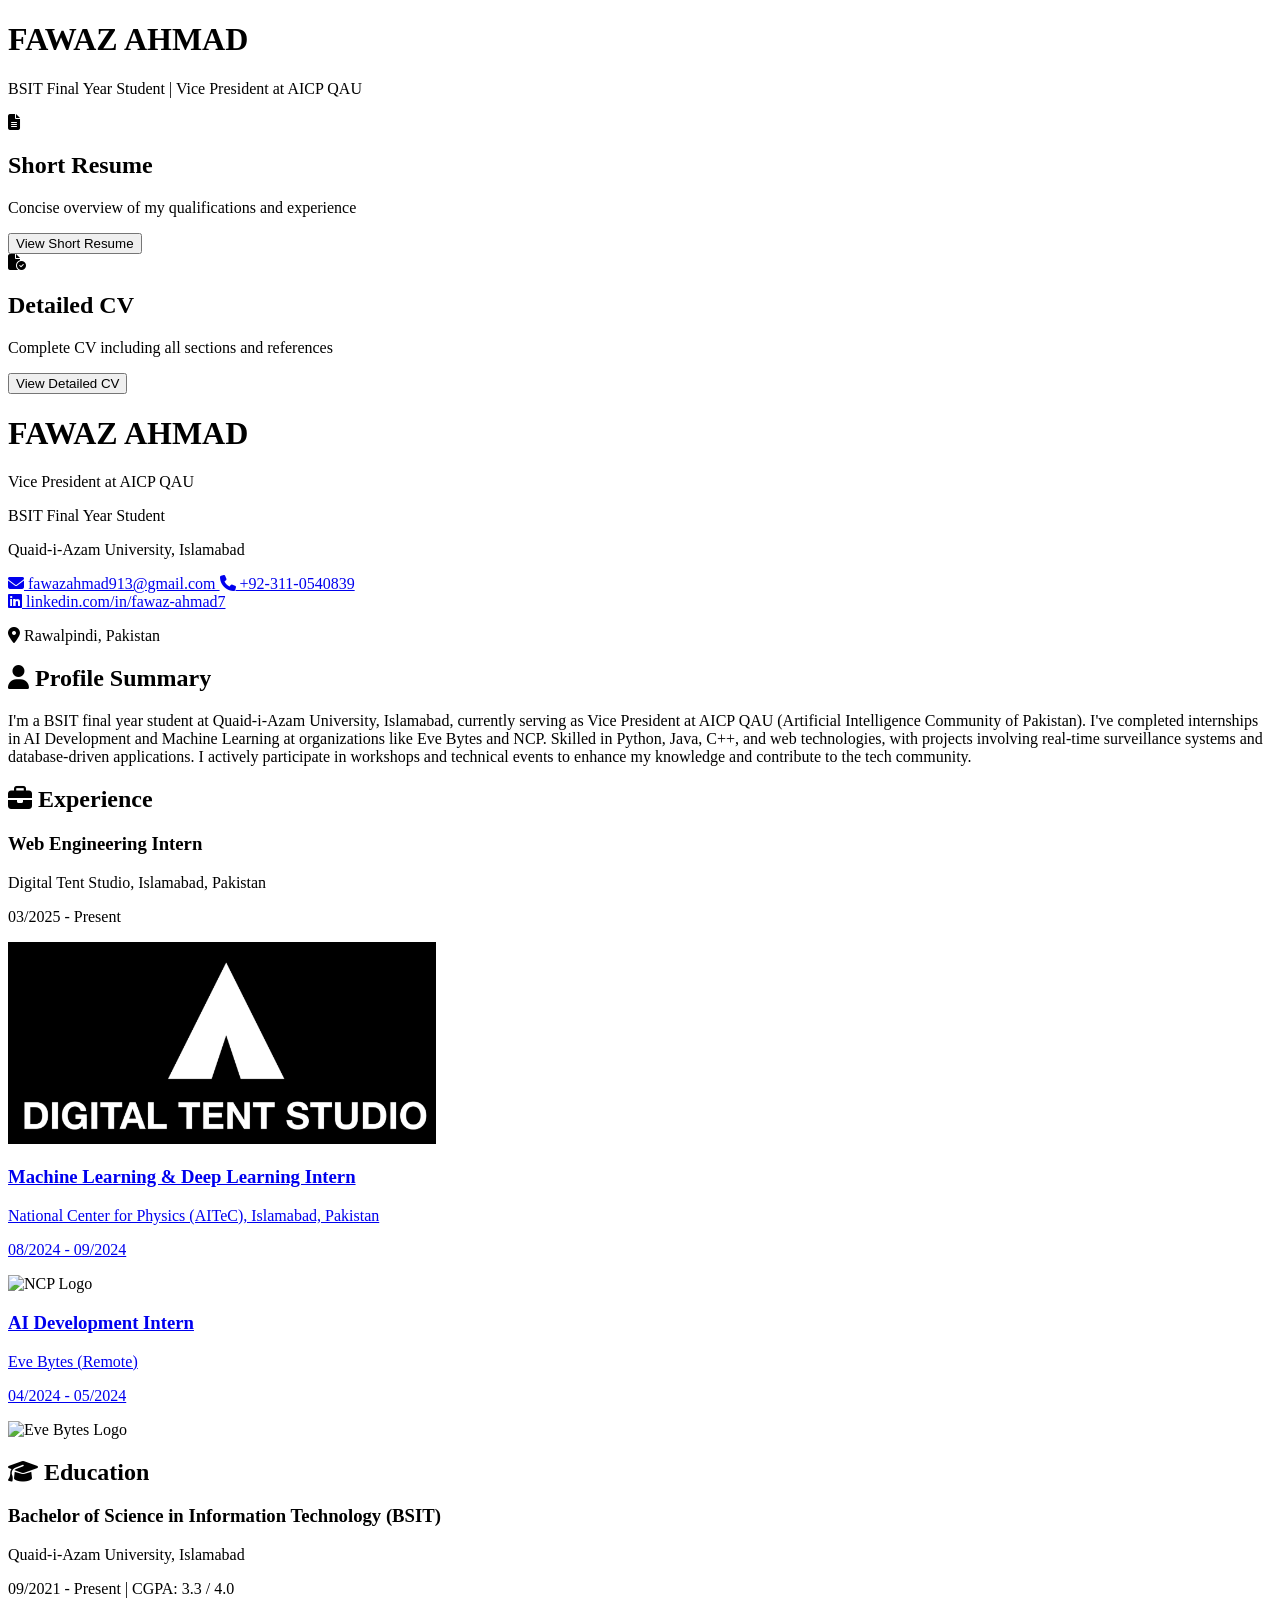
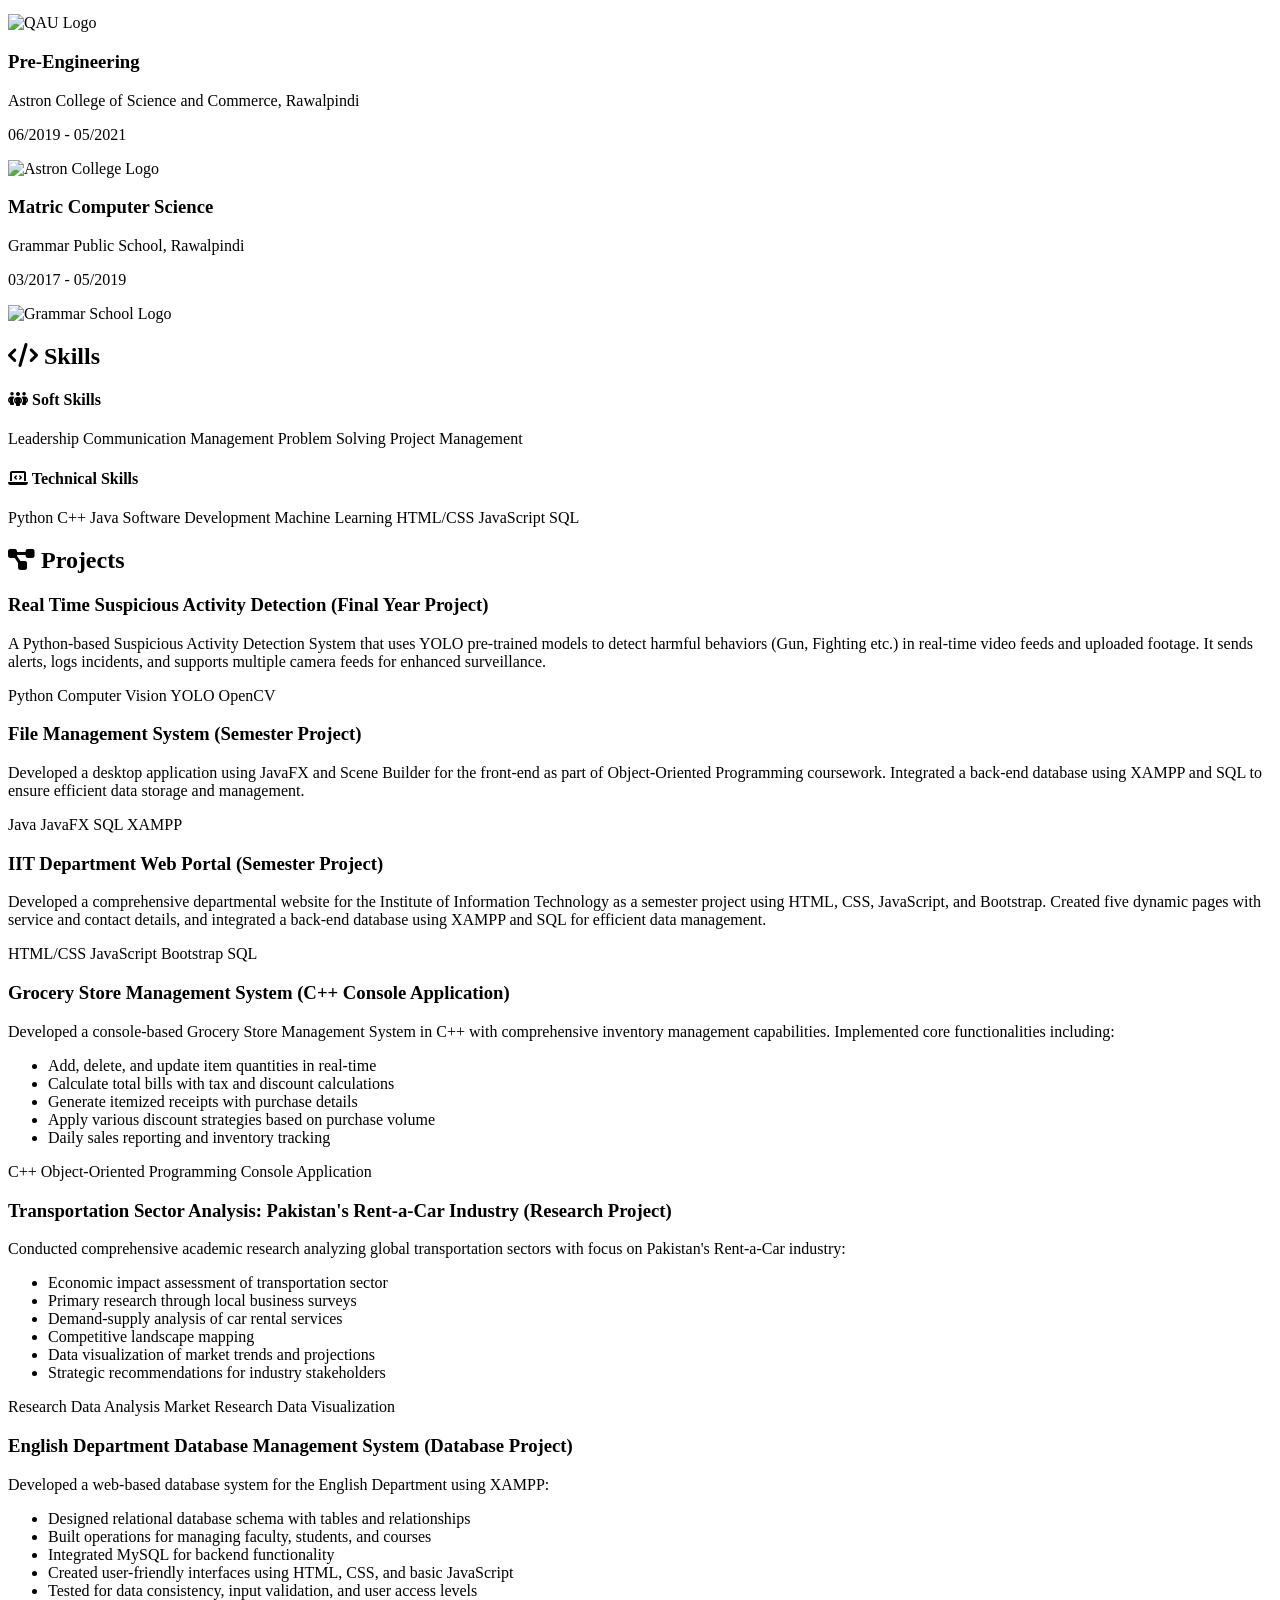
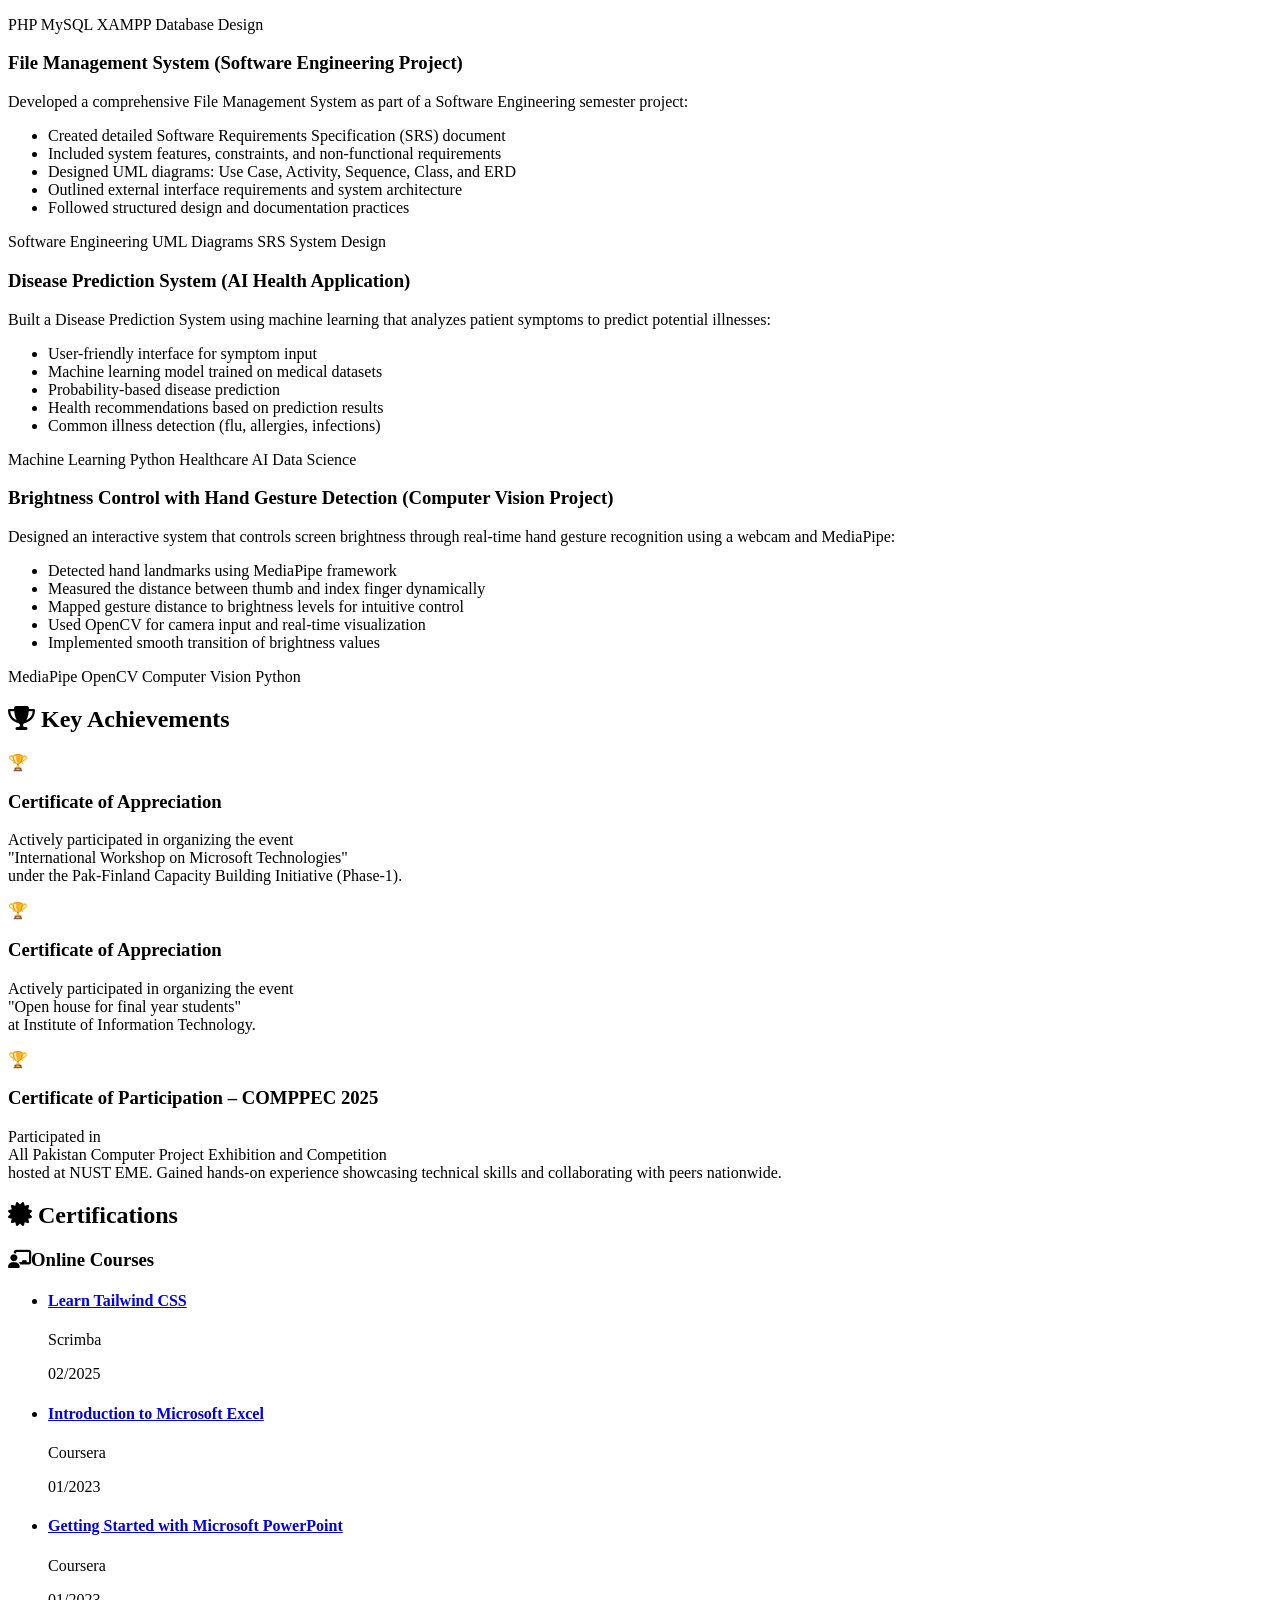
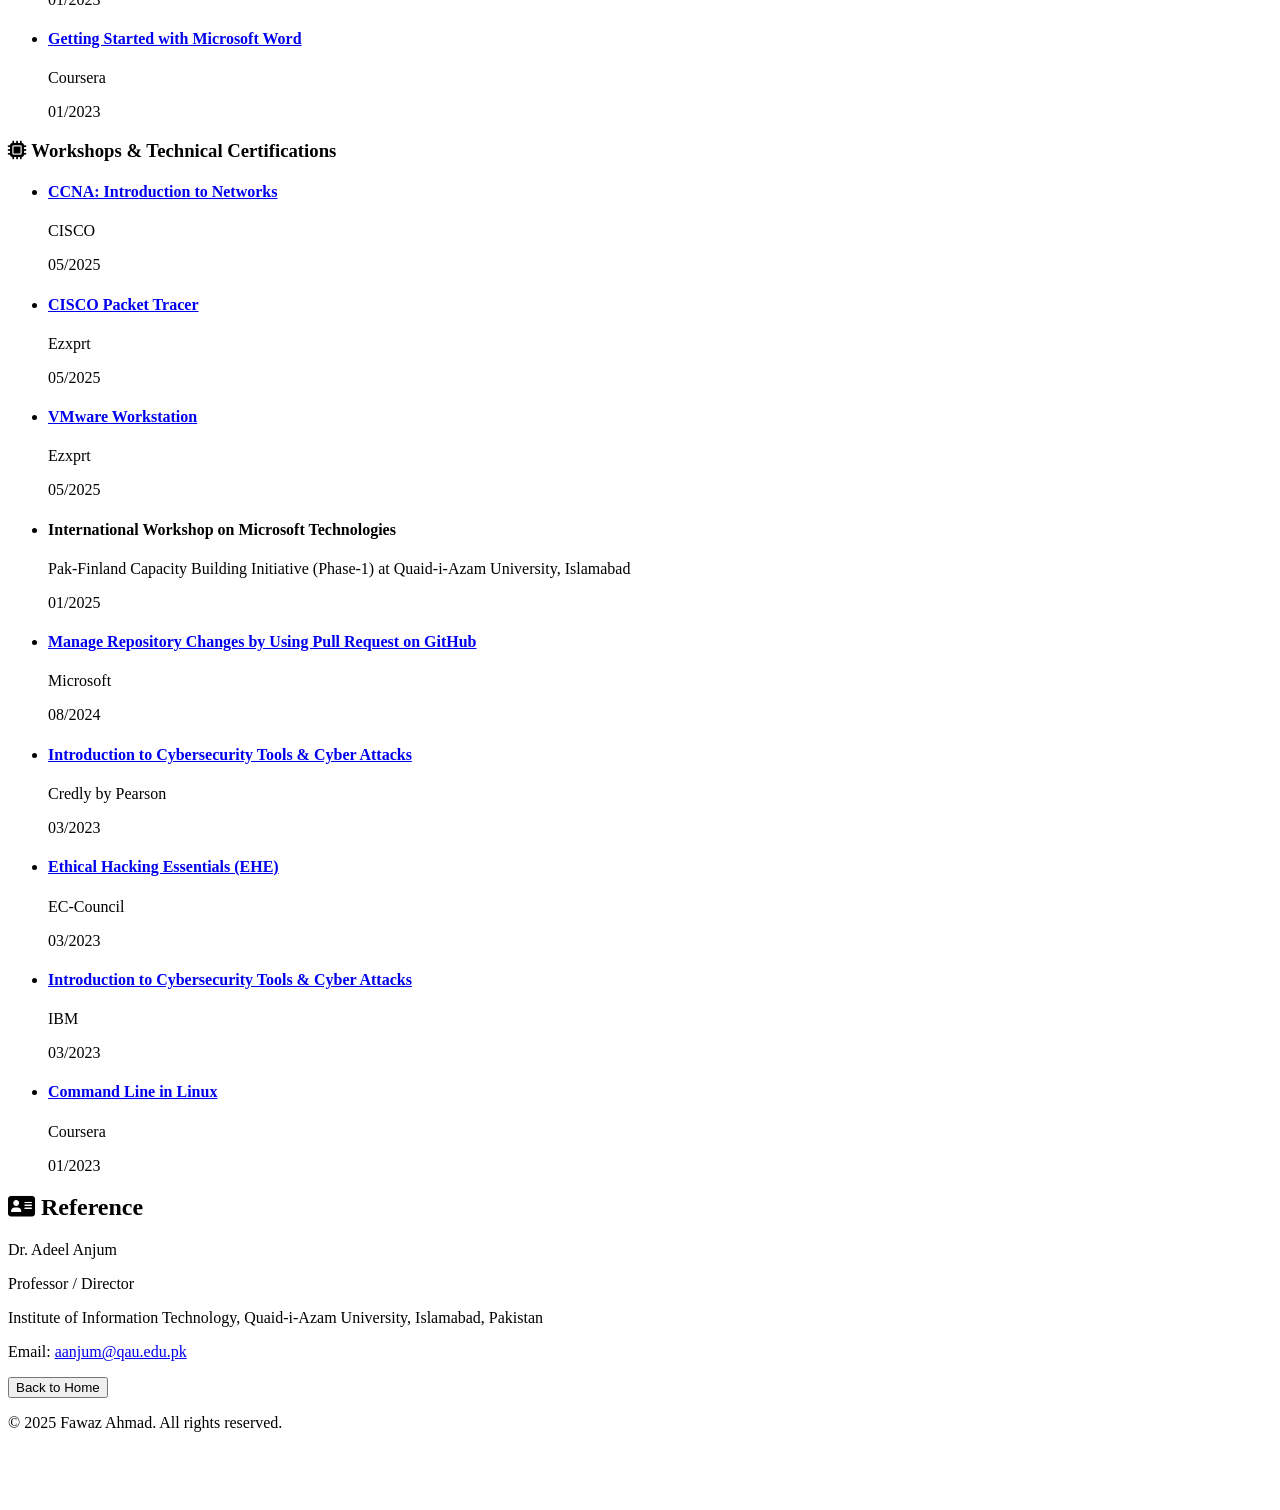
==== index.html @ 87e116a4 "adds NCP internship report" ====
<!DOCTYPE html>
<html lang="en" class="scroll-smooth">
<head>
  <meta charset="UTF-8" />
  <meta name="viewport" content="width=device-width, initial-scale=1" />
  <title>Fawaz Ahmad | Resume</title>
  <link href="https://cdnjs.cloudflare.com/ajax/libs/font-awesome/6.4.0/css/all.min.css" rel="stylesheet" />
  <script src="https://cdn.tailwindcss.com"></script>
  <script>
    tailwind.config = {
      theme: {
        extend: {
          animation: {
            'fade-in': 'fadeIn 1s ease-in-out',
            'slide-up': 'slideUp 0.8s ease-out',
            'scale-up': 'scaleUp 0.5s ease-out',
          },
          keyframes: {
            fadeIn: {
              '0%': { opacity: '0' },
              '100%': { opacity: '1' },
            },
            slideUp: {
              '0%': { transform: 'translateY(20px)', opacity: '0' },
              '100%': { transform: 'translateY(0)', opacity: '1' },
            },
            scaleUp: {
              '0%': { transform: 'scale(0.95)', opacity: '0' },
              '100%': { transform: 'scale(1)', opacity: '1' },
            }
          }
        }
      }
    }
  </script>
  <style type="text/tailwindcss">
    @layer utilities {
      .section-divider {
        @apply relative before:absolute before:left-0 before:bottom-0 before:h-0.5 before:w-16 before:bg-gradient-to-r before:from-teal-500 before:to-blue-500 before:rounded-full;
      }
      .card-hover {
        @apply transition-all duration-300 hover:scale-[1.02] hover:shadow-lg;
      }
      .link-hover {
        @apply transition-colors duration-200 hover:text-teal-600;
      }
    }
  </style>
</head>
<body class="bg-gradient-to-br from-gray-50 to-gray-100 text-gray-900 font-sans leading-relaxed">

  <!-- Landing Page -->
  <div id="landing" class="min-h-screen flex flex-col justify-center items-center p-8 text-center animate-fade-in">
    <div class="max-w-2xl mx-auto space-y-12">
      <div class="space-y-6 animate-slide-up">
        <h1 class="text-4xl md:text-5xl font-bold tracking-wide bg-gradient-to-r from-teal-600 to-blue-600 bg-clip-text text-transparent">
          FAWAZ AHMAD
        </h1>
        <p class="text-xl text-gray-600">BSIT Final Year Student | Vice President at AICP QAU</p>
      </div>
      
      <div class="grid grid-cols-1 md:grid-cols-2 gap-8 animate-scale-up">
        <div class="card-hover bg-white p-8 rounded-xl shadow-sm hover:shadow-md transition-all duration-300 cursor-pointer" 
             onclick="showResume('short')">
          <div class="flex flex-col items-center justify-center h-full space-y-4">
            <div class="w-16 h-16 bg-teal-100 rounded-full flex items-center justify-center text-teal-600">
              <i class="fa-solid fa-file-lines text-2xl"></i>
            </div>
            <h2 class="text-2xl font-semibold text-teal-800">Short Resume</h2>
            <p class="text-gray-600">Concise overview of my qualifications and experience</p>
            <button class="mt-4 px-6 py-2 bg-teal-600 text-white rounded-full hover:bg-teal-700 transition-colors duration-300">
              View Short Resume
            </button>
          </div>
        </div>
        
        <div class="card-hover bg-white p-8 rounded-xl shadow-sm hover:shadow-md transition-all duration-300 cursor-pointer" 
             onclick="showResume('detailed')">
          <div class="flex flex-col items-center justify-center h-full space-y-4">
            <div class="w-16 h-16 bg-blue-100 rounded-full flex items-center justify-center text-blue-600">
              <i class="fa-solid fa-file-circle-check text-2xl"></i>
            </div>
            <h2 class="text-2xl font-semibold text-blue-800">Detailed CV</h2>
            <p class="text-gray-600">Complete CV including all sections and references</p>
            <button class="mt-4 px-6 py-2 bg-blue-600 text-white rounded-full hover:bg-blue-700 transition-colors duration-300">
              View Detailed CV
            </button>
          </div>
        </div>
      </div>
    </div>
  </div>

  <!-- Resume Content (Hidden Initially) -->
  <div id="resume-content" class="hidden">
    <!-- Header -->
    <header class="p-8 text-gray-900">
      <div class="max-w-4xl mx-auto mt-16 mb-16 space-y-6 animate-fade-in">
        <!-- Top Section -->
        <div class="flex flex-col sm:flex-row sm:items-center justify-between gap-4 mb-16 animate-slide-up">
          <h1 class="text-4xl md:text-5xl font-bold tracking-wide bg-gradient-to-r from-teal-600 to-blue-600 bg-clip-text text-transparent">
            FAWAZ AHMAD
          </h1>
          <div class="text-right text-sm opacity-80 space-y-1 bg-white/50 backdrop-blur-sm p-4 rounded-lg shadow-sm">
            <p class="font-medium">Vice President at AICP QAU</p>
            <p>BSIT Final Year Student</p>
            <p>Quaid-i-Azam University, Islamabad</p>
          </div>
        </div>
    
        <!-- Divider with gradient -->
        <div class="h-px bg-gradient-to-r from-transparent via-teal-400 to-transparent my-8"></div>
    
        <!-- Contact Info -->
        <div class="grid grid-cols-1 sm:grid-cols-2 gap-6 mt-16 text-sm animate-slide-up">
          <div class="flex flex-col gap-3">
            <a href="mailto:fawazahmad913@gmail.com" class="link-hover text-blue-600 hover:underline flex items-center gap-2 transition-all duration-300 hover:translate-x-1">
                <i class="fa-solid fa-envelope w-5 text-center"></i> fawazahmad913@gmail.com
            </a>
            <a href="tel:+923110540839" class="link-hover text-blue-600 hover:underline flex items-center gap-2 transition-all duration-300 hover:translate-x-1">
                <i class="fa-solid fa-phone w-5 text-center"></i> +92-311-0540839
            </a>
          </div>
          <div class="flex flex-col gap-3 sm:items-end">
            <a href="https://www.linkedin.com/in/fawaz-ahmad7" target="_blank" rel="noopener" class="link-hover text-blue-600 hover:underline flex items-center gap-2 transition-all duration-300 hover:translate-x-1">
                <i class="fa-brands fa-linkedin w-5 text-center"></i> linkedin.com/in/fawaz-ahmad7
            </a>
            <p class="flex items-center gap-2 text-blue-600">
                <i class="fa-solid fa-location-dot text-blue-600 w-5 text-center"></i> Rawalpindi, Pakistan
            </p>
          </div>
        </div>
      </div>
    </header>
    
    <main class="max-w-4xl mx-auto p-8 space-y-12">

      <!-- Profile Summary -->
      <section class="card-hover bg-white p-6 rounded-xl shadow-sm hover:shadow-md transition-shadow duration-300">
        <h2 class="text-2xl font-semibold pb-2 mb-4 flex items-center gap-2 text-teal-600 section-divider">
          <i class="fa-solid fa-user bg-teal-100 p-2 rounded-full text-teal-600"></i> Profile Summary
        </h2>
        <p class="text-gray-700 leading-relaxed">
          I'm a BSIT final year student at Quaid-i-Azam University, Islamabad, currently serving as Vice President at
          AICP QAU (Artificial Intelligence Community of Pakistan). I've completed internships in AI Development and
          Machine Learning at organizations like Eve Bytes and NCP. Skilled in Python, Java, C++, and web technologies, with projects involving real-time surveillance systems and database-driven applications. I actively participate in workshops and technical events to enhance my knowledge and contribute to the tech community.
        </p>
      </section>

      <!-- Experience -->
      <section class="card-hover bg-white p-6 rounded-xl shadow-sm hover:shadow-md transition-shadow duration-300">
        <h2 class="text-2xl font-semibold pb-2 mb-6 flex items-center gap-2 text-orange-600 section-divider">
          <i class="fa-solid fa-briefcase bg-orange-100 p-2 rounded-full text-orange-600"></i> Experience
        </h2>
        <div class="space-y-8">
          
          <article class="group">
            <div class="flex justify-between items-start gap-4">
              
              <!-- Internship Details -->
              <div class="flex gap-4">
                <div class="flex-shrink-0 w-3 h-3 mt-2 bg-orange-500 rounded-full group-hover:scale-150 transition-transform duration-300"></div>
                <div>
                  <h3 class="text-xl font-semibold text-orange-800 group-hover:text-orange-600 transition-colors duration-300">
                    Web Engineering Intern
                  </h3>
                  <p class="text-sm text-gray-600">Digital Tent Studio, Islamabad, Pakistan</p>
                  <p class="text-xs text-gray-400 mt-1">03/2025 - Present</p>
                  <div class="mt-2 h-px bg-gradient-to-r from-transparent via-orange-100 to-transparent group-hover:via-orange-200 transition-all duration-500"></div>
                </div>
              </div>
          
              <!-- Company Logo -->
              <div class="ml-4">
                <img src="digitallogo.png" 
                     alt="Digital Tent Logo" 
                     class="w-12 h-12 object-contain rounded-md bg-white p-1 shadow-md">
              </div>
          
            </div>
          </article>
          
          
          

          <article class="group">
            <div class="flex justify-between items-start gap-4">
              
              <!-- Internship Details -->
              <a href="https://drive.google.com/file/d/1Gfly6LKVPZAR4dsE7DdC69Uw1zrZKMKR/view?usp=sharing" 
                target="_blank" 
                class="block group hover:bg-orange-50 rounded-lg p-2 transition-colors duration-300">
                <div class="flex gap-4 cursor-pointer">
                  <div class="flex-shrink-0 w-3 h-3 mt-2 bg-orange-500 rounded-full group-hover:scale-150 transition-transform duration-300"></div>
                  <div>
                    <h3 class="text-xl font-semibold text-orange-800 group-hover:text-orange-600 transition-colors duration-300">
                      Machine Learning & Deep Learning Intern
                    </h3>
                    <p class="text-sm text-gray-600">National Center for Physics (AITeC), Islamabad, Pakistan</p>
                    <p class="text-xs text-gray-400 mt-1">08/2024 - 09/2024</p>
                    <div class="mt-2 h-px bg-gradient-to-r from-transparent via-orange-100 to-transparent group-hover:via-orange-200 transition-all duration-500"></div>
                  </div>
                </div>
              </a>

          
              <!-- Logo Section -->
              <div class="ml-4">
                <img src="https://upload.wikimedia.org/wikipedia/en/4/48/The_NCP_logo.jpg" 
                     alt="NCP Logo" 
                     class="w-12 h-12 object-contain rounded-md shadow-md bg-white p-1">
              </div>
              
            </div>
          </article>
          
          
          <article class="group">
            <div class="flex justify-between items-start gap-4">
              
              <!-- Internship Details -->
              <a href="https://drive.google.com/file/d/15ZI_2zIgBvU-5_xTyyrHzm8kbXtp2Ezu/view?usp=sharing" 
                target="_blank" 
                class="block group hover:bg-orange-50 rounded-lg p-2 transition-colors duration-300">
                <div class="flex gap-4 cursor-pointer">
                  <div class="flex-shrink-0 w-3 h-3 mt-2 bg-orange-500 rounded-full group-hover:scale-150 transition-transform duration-300"></div>
                  <div>
                    <h3 class="text-xl font-semibold text-orange-800 group-hover:text-orange-600 transition-colors duration-300">
                      AI Development Intern
                    </h3>
                    <p class="text-sm text-gray-600">Eve Bytes (Remote)</p>
                    <p class="text-xs text-gray-400 mt-1">04/2024 - 05/2024</p>
                    <div class="mt-2 h-px bg-gradient-to-r from-transparent via-orange-100 to-transparent group-hover:via-orange-200 transition-all duration-500"></div>
                  </div>
                </div>
              </a>

          
              <!-- Eve Bytes Logo -->
              <div class="ml-4">
                <img src="https://files.cdn-files-a.com/uploads/7710957/2000_6615c9251b4ea.jpg" 
                     alt="Eve Bytes Logo" 
                     class="w-12 h-12 object-contain rounded-md shadow-md bg-white p-1">
              </div>
              
            </div>
          </article>
          
          

        </div>
      </section>

      <!-- Education -->
      <section class="card-hover bg-white p-6 rounded-xl shadow-sm hover:shadow-md transition-shadow duration-300">
        <h2 class="text-2xl font-semibold pb-2 mb-6 flex items-center gap-2 text-blue-600 section-divider">
          <i class="fa-solid fa-graduation-cap bg-blue-100 p-2 rounded-full text-blue-600"></i> Education
        </h2>
        <div class="space-y-8">

          <article class="group">
            <div class="flex justify-between items-start gap-4">
              
              <!-- Education Details -->
              <div class="flex gap-4">
                <div class="flex-shrink-0 w-3 h-3 mt-2 bg-blue-500 rounded-full group-hover:scale-150 transition-transform duration-300"></div>
                <div>
                  <h3 class="text-xl font-semibold text-blue-800 group-hover:text-blue-600 transition-colors duration-300">
                    Bachelor of Science in Information Technology (BSIT)
                  </h3>
                  <p class="text-sm text-gray-600">Quaid-i-Azam University, Islamabad</p>
                  <p class="text-xs text-gray-400 mt-1">09/2021 - Present | CGPA: 3.3 / 4.0</p>
                  <div class="mt-2 h-px bg-gradient-to-r from-transparent via-blue-100 to-transparent group-hover:via-blue-200 transition-all duration-500"></div>
                </div>
              </div>
          
              <!-- University Logo -->
              <div class="ml-4">
                <img src="https://encrypted-tbn0.gstatic.com/images?q=tbn:ANd9GcSm2wHb1MjAuyzNXfC-cltseiMU_SsSrkamig&s" 
                     alt="QAU Logo" 
                     class="w-12 h-12 object-contain rounded-md bg-white p-1 shadow-md">
              </div>
          
            </div>
          </article>
          
          <article class="group detailed-only">
            <div class="flex justify-between items-start gap-4">
              
              <!-- Pre-Engineering Details -->
              <div class="flex gap-4">
                <div class="flex-shrink-0 w-3 h-3 mt-2 bg-blue-500 rounded-full group-hover:scale-150 transition-transform duration-300"></div>
                <div>
                  <h3 class="text-xl font-semibold text-blue-800 group-hover:text-blue-600 transition-colors duration-300">Pre-Engineering</h3>
                  <p class="text-sm text-gray-600">Astron College of Science and Commerce, Rawalpindi</p>
                  <p class="text-xs text-gray-400 mt-1">06/2019 - 05/2021</p>
                  <div class="mt-2 h-px bg-gradient-to-r from-transparent via-blue-100 to-transparent group-hover:via-blue-200 transition-all duration-500"></div>
                </div>
              </div>
          
              <!-- Astron College Logo -->
              <div class="ml-4">
                <img src="https://encrypted-tbn0.gstatic.com/images?q=tbn:ANd9GcRiIl0eKBjokl8nHv-XeMJ1jJ-x4uuU-rMOmg&s" 
                     alt="Astron College Logo" 
                     class="w-12 h-12 object-contain rounded-md bg-white p-1 shadow-md">
              </div>
          
            </div>
          </article>
          
          <article class="group detailed-only">
            <div class="flex justify-between items-start gap-4">
              
              <!-- Matric Details -->
              <div class="flex gap-4">
                <div class="flex-shrink-0 w-3 h-3 mt-2 bg-blue-500 rounded-full group-hover:scale-150 transition-transform duration-300"></div>
                <div>
                  <h3 class="text-xl font-semibold text-blue-800 group-hover:text-blue-600 transition-colors duration-300">Matric Computer Science</h3>
                  <p class="text-sm text-gray-600">Grammar Public School, Rawalpindi</p>
                  <p class="text-xs text-gray-400 mt-1">03/2017 - 05/2019</p>
                </div>
              </div>
          
              <!-- Grammar Public School Logo -->
              <div class="ml-4">
                <img src="https://pbs.twimg.com/profile_images/1179619770007785472/YInhKQaE_400x400.jpg" 
                     alt="Grammar School Logo" 
                     class="w-12 h-12 object-contain rounded-md bg-white p-1 shadow-md">
              </div>
          
            </div>
          </article>
          

        </div>
      </section>

      <!-- Skills -->
      <section class="card-hover bg-white p-6 rounded-xl shadow-sm hover:shadow-md transition-shadow duration-300">
        <h2 class="text-2xl font-semibold pb-2 mb-6 flex items-center gap-2 text-teal-600 section-divider">
          <i class="fa fa-code bg-teal-100 p-2 rounded-full text-teal-600"></i> Skills
        </h2>
        <div class="flex flex-wrap gap-8">
          <!-- Soft Skills -->
          <div class="space-y-4 flex-1 min-w-[200px]">
            <h4 class="font-semibold text-teal-900 flex items-center gap-2">
              <i class="fa-solid fa-people-group text-teal-600"></i> Soft Skills
            </h4>
            <div class="flex flex-wrap gap-2">
              <span class="bg-teal-100 text-teal-800 px-3 py-1 rounded-full text-sm hover:bg-teal-200 transition-colors duration-200">Leadership</span>
              <span class="bg-teal-100 text-teal-800 px-3 py-1 rounded-full text-sm hover:bg-teal-200 transition-colors duration-200">Communication</span>
              <span class="bg-teal-100 text-teal-800 px-3 py-1 rounded-full text-sm hover:bg-teal-200 transition-colors duration-200">Management</span>
              <span class="bg-teal-100 text-teal-800 px-3 py-1 rounded-full text-sm hover:bg-teal-200 transition-colors duration-200">Problem Solving</span>
              <span class="bg-teal-100 text-teal-800 px-3 py-1 rounded-full text-sm hover:bg-teal-200 transition-colors duration-200">Project Management</span>
            </div>
          </div>

          <!-- Technical Skills -->
          <div class="space-y-4 flex-1 min-w-[200px]">
            <h4 class="font-semibold text-teal-900 flex items-center gap-2">
              <i class="fa-solid fa-laptop-code text-teal-600"></i> Technical Skills
            </h4>
            <div class="flex flex-wrap gap-2">
              <span class="bg-teal-100 text-teal-800 px-3 py-1 rounded-full text-sm hover:bg-teal-200 transition-colors duration-200">Python</span>
              <span class="bg-teal-100 text-teal-800 px-3 py-1 rounded-full text-sm hover:bg-teal-200 transition-colors duration-200">C++</span>
              <span class="bg-teal-100 text-teal-800 px-3 py-1 rounded-full text-sm hover:bg-teal-200 transition-colors duration-200">Java</span>
              <span class="bg-teal-100 text-teal-800 px-3 py-1 rounded-full text-sm hover:bg-teal-200 transition-colors duration-200">Software Development</span>
              <span class="bg-teal-100 text-teal-800 px-3 py-1 rounded-full text-sm hover:bg-teal-200 transition-colors duration-200">Machine Learning</span>
              <span class="bg-teal-100 text-teal-800 px-3 py-1 rounded-full text-sm hover:bg-teal-200 transition-colors duration-200">HTML/CSS</span>
              <span class="bg-teal-100 text-teal-800 px-3 py-1 rounded-full text-sm hover:bg-teal-200 transition-colors duration-200">JavaScript</span>
              <span class="bg-teal-100 text-teal-800 px-3 py-1 rounded-full text-sm hover:bg-teal-200 transition-colors duration-200">SQL</span>
            </div>
          </div>
        </div>
      </section>

      <!-- Projects -->
      <!-- Projects -->
<section class="card-hover bg-white p-6 rounded-xl shadow-sm hover:shadow-md transition-shadow duration-300">
  <h2 class="text-2xl font-semibold pb-2 mb-6 flex items-center gap-2 text-green-600 section-divider">
    <i class="fa fa-project-diagram bg-green-100 p-2 rounded-full text-green-600"></i> Projects
  </h2>
  <div class="space-y-8">
    <!-- Real Time Suspicious Activity Detection -->
    <article class="group">
      <div class="flex gap-4">
        <div class="flex-shrink-0 w-3 h-3 mt-2 bg-green-500 rounded-full group-hover:scale-150 transition-transform duration-300"></div>
        <div>
          <h3 class="text-xl font-semibold text-green-800 group-hover:text-green-600 transition-colors duration-300">Real Time Suspicious Activity Detection <span class="text-sm font-normal italic">(Final Year Project)</span></h3>
          <p class="text-gray-700 leading-relaxed">
            A Python-based Suspicious Activity Detection System that uses YOLO pre-trained models to detect harmful behaviors (Gun, Fighting etc.) in real-time video feeds and uploaded footage. It sends alerts, logs incidents, and supports multiple camera feeds for enhanced surveillance.
          </p>
          <div class="mt-3 flex flex-wrap gap-2">
            <span class="bg-green-100 text-green-800 px-2 py-1 rounded text-xs">Python</span>
            <span class="bg-green-100 text-green-800 px-2 py-1 rounded text-xs">Computer Vision</span>
            <span class="bg-green-100 text-green-800 px-2 py-1 rounded text-xs">YOLO</span>
            <span class="bg-green-100 text-green-800 px-2 py-1 rounded text-xs">OpenCV</span>
          </div>
          <div class="mt-2 h-px bg-gradient-to-r from-transparent via-green-100 to-transparent group-hover:via-green-200 transition-all duration-500"></div>
        </div>
      </div>
    </article>

    <!-- File Management System -->
    <article class="group">
      <div class="flex gap-4">
        <div class="flex-shrink-0 w-3 h-3 mt-2 bg-green-500 rounded-full group-hover:scale-150 transition-transform duration-300"></div>
        <div>
          <h3 class="text-xl font-semibold text-green-800 group-hover:text-green-600 transition-colors duration-300">File Management System <span class="text-sm font-normal italic">(Semester Project)</span></h3>
          <p class="text-gray-700 leading-relaxed">
            Developed a desktop application using JavaFX and Scene Builder for the front-end as part of Object-Oriented Programming coursework. Integrated a back-end database using XAMPP and SQL to ensure efficient data storage and management.
          </p>
          <div class="mt-3 flex flex-wrap gap-2">
            <span class="bg-green-100 text-green-800 px-2 py-1 rounded text-xs">Java</span>
            <span class="bg-green-100 text-green-800 px-2 py-1 rounded text-xs">JavaFX</span>
            <span class="bg-green-100 text-green-800 px-2 py-1 rounded text-xs">SQL</span>
            <span class="bg-green-100 text-green-800 px-2 py-1 rounded text-xs">XAMPP</span>
          </div>
          <div class="mt-2 h-px bg-gradient-to-r from-transparent via-green-100 to-transparent group-hover:via-green-200 transition-all duration-500"></div>
        </div>
      </div>
    </article>

    <!-- IIT Department Web Portal -->
    <article class="group">
      <div class="flex gap-4">
        <div class="flex-shrink-0 w-3 h-3 mt-2 bg-green-500 rounded-full group-hover:scale-150 transition-transform duration-300"></div>
        <div>
          <h3 class="text-xl font-semibold text-green-800 group-hover:text-green-600 transition-colors duration-300">IIT Department Web Portal <span class="text-sm font-normal italic">(Semester Project)</span></h3>
          <p class="text-gray-700 leading-relaxed">
            Developed a comprehensive departmental website for the Institute of Information Technology as a semester project using HTML, CSS, JavaScript, and Bootstrap. Created five dynamic pages with service and contact details, and integrated a back-end database using XAMPP and SQL for efficient data management.
          </p>
          <div class="mt-3 flex flex-wrap gap-2">
            <span class="bg-green-100 text-green-800 px-2 py-1 rounded text-xs">HTML/CSS</span>
            <span class="bg-green-100 text-green-800 px-2 py-1 rounded text-xs">JavaScript</span>
            <span class="bg-green-100 text-green-800 px-2 py-1 rounded text-xs">Bootstrap</span>
            <span class="bg-green-100 text-green-800 px-2 py-1 rounded text-xs">SQL</span>
          </div>
          <div class="mt-2 h-px bg-gradient-to-r from-transparent via-green-100 to-transparent group-hover:via-green-200 transition-all duration-500"></div>
        </div>
      </div>
    </article>

    <!-- Grocery Store Management System (Detailed Only) -->
    <article id="grocery-project" class="group detailed-only">
      <div class="flex gap-4">
        <div class="flex-shrink-0 w-3 h-3 mt-2 bg-green-500 rounded-full group-hover:scale-150 transition-transform duration-300"></div>
        <div>
          <h3 class="text-xl font-semibold text-green-800 group-hover:text-green-600 transition-colors duration-300">Grocery Store Management System <span class="text-sm font-normal italic">(C++ Console Application)</span></h3>
          <p class="text-gray-700 leading-relaxed">
            Developed a console-based Grocery Store Management System in C++ with comprehensive inventory management capabilities. Implemented core functionalities including:
          </p>
          <ul class="list-disc list-inside mt-2 text-gray-700 space-y-1">
            <li>Add, delete, and update item quantities in real-time</li>
            <li>Calculate total bills with tax and discount calculations</li>
            <li>Generate itemized receipts with purchase details</li>
            <li>Apply various discount strategies based on purchase volume</li>
            <li>Daily sales reporting and inventory tracking</li>
          </ul>
          <div class="mt-3 flex flex-wrap gap-2">
            <span class="bg-green-100 text-green-800 px-2 py-1 rounded text-xs">C++</span>
            <span class="bg-green-100 text-green-800 px-2 py-1 rounded text-xs">Object-Oriented Programming</span>
            <span class="bg-green-100 text-green-800 px-2 py-1 rounded text-xs">Console Application</span>
          </div>
          <div class="mt-2 h-px bg-gradient-to-r from-transparent via-green-100 to-transparent group-hover:via-green-200 transition-all duration-500"></div>
        </div>
      </div>
    </article>

    <!-- Transportation Analysis (Detailed Only) -->
    <article id="transport-project" class="group detailed-only">
      <div class="flex gap-4">
        <div class="flex-shrink-0 w-3 h-3 mt-2 bg-green-500 rounded-full group-hover:scale-150 transition-transform duration-300"></div>
        <div>
          <h3 class="text-xl font-semibold text-green-800 group-hover:text-green-600 transition-colors duration-300">Transportation Sector Analysis: Pakistan's Rent-a-Car Industry <span class="text-sm font-normal italic">(Research Project)</span></h3>
          <p class="text-gray-700 leading-relaxed">
            Conducted comprehensive academic research analyzing global transportation sectors with focus on Pakistan's Rent-a-Car industry:
          </p>
          <ul class="list-disc list-inside mt-2 text-gray-700 space-y-1">
            <li>Economic impact assessment of transportation sector</li>
            <li>Primary research through local business surveys</li>
            <li>Demand-supply analysis of car rental services</li>
            <li>Competitive landscape mapping</li>
            <li>Data visualization of market trends and projections</li>
            <li>Strategic recommendations for industry stakeholders</li>
          </ul>
          <div class="mt-3 flex flex-wrap gap-2">
            <span class="bg-green-100 text-green-800 px-2 py-1 rounded text-xs">Research</span>
            <span class="bg-green-100 text-green-800 px-2 py-1 rounded text-xs">Data Analysis</span>
            <span class="bg-green-100 text-green-800 px-2 py-1 rounded text-xs">Market Research</span>
            <span class="bg-green-100 text-green-800 px-2 py-1 rounded text-xs">Data Visualization</span>
          </div>
          <div class="mt-2 h-px bg-gradient-to-r from-transparent via-green-100 to-transparent group-hover:via-green-200 transition-all duration-500"></div>
        </div>
      </div>
    </article>

    <article id="db-project" class="group detailed-only">
      <div class="flex gap-4">
        <div class="flex-shrink-0 w-3 h-3 mt-2 bg-green-500 rounded-full group-hover:scale-150 transition-transform duration-300"></div>
        <div>
          <h3 class="text-xl font-semibold text-green-800 group-hover:text-green-600 transition-colors duration-300">
            English Department Database Management System <span class="text-sm font-normal italic">(Database Project)</span>
          </h3>
          <p class="text-gray-700 leading-relaxed">
            Developed a web-based database system for the English Department using <span class="font-medium">XAMPP</span>:
          </p>
          <ul class="list-disc list-inside mt-2 text-gray-700 space-y-1">
            <li>Designed relational database schema with tables and relationships</li>
            <li>Built operations for managing faculty, students, and courses</li>
            <li>Integrated MySQL for backend functionality</li>
            <li>Created user-friendly interfaces using HTML, CSS, and basic JavaScript</li>
            <li>Tested for data consistency, input validation, and user access levels</li>
          </ul>
          <div class="mt-3 flex flex-wrap gap-2">
            <span class="bg-green-100 text-green-800 px-2 py-1 rounded text-xs">PHP</span>
            <span class="bg-green-100 text-green-800 px-2 py-1 rounded text-xs">MySQL</span>
            <span class="bg-green-100 text-green-800 px-2 py-1 rounded text-xs">XAMPP</span>
            <span class="bg-green-100 text-green-800 px-2 py-1 rounded text-xs">Database Design</span>
          </div>
          <div class="mt-2 h-px bg-gradient-to-r from-transparent via-green-100 to-transparent group-hover:via-green-200 transition-all duration-500"></div>
        </div>
      </div>
    </article>

    <article id="se-project" class="group detailed-only">
      <div class="flex gap-4">
        <div class="flex-shrink-0 w-3 h-3 mt-2 bg-green-500 rounded-full group-hover:scale-150 transition-transform duration-300"></div>
        <div>
          <h3 class="text-xl font-semibold text-green-800 group-hover:text-green-600 transition-colors duration-300">
            File Management System <span class="text-sm font-normal italic">(Software Engineering Project)</span>
          </h3>
          <p class="text-gray-700 leading-relaxed">
            Developed a comprehensive File Management System as part of a Software Engineering semester project:
          </p>
          <ul class="list-disc list-inside mt-2 text-gray-700 space-y-1">
            <li>Created detailed Software Requirements Specification (SRS) document</li>
            <li>Included system features, constraints, and non-functional requirements</li>
            <li>Designed UML diagrams: Use Case, Activity, Sequence, Class, and ERD</li>
            <li>Outlined external interface requirements and system architecture</li>
            <li>Followed structured design and documentation practices</li>
          </ul>
          <div class="mt-3 flex flex-wrap gap-2">
            <span class="bg-green-100 text-green-800 px-2 py-1 rounded text-xs">Software Engineering</span>
            <span class="bg-green-100 text-green-800 px-2 py-1 rounded text-xs">UML Diagrams</span>
            <span class="bg-green-100 text-green-800 px-2 py-1 rounded text-xs">SRS</span>
            <span class="bg-green-100 text-green-800 px-2 py-1 rounded text-xs">System Design</span>
          </div>
          <div class="mt-2 h-px bg-gradient-to-r from-transparent via-green-100 to-transparent group-hover:via-green-200 transition-all duration-500"></div>
        </div>
      </div>
    </article>    

    <!-- Disease Prediction System (Detailed Only) -->
    <article id="disease-project" class="group detailed-only">
      <div class="flex gap-4">
        <div class="flex-shrink-0 w-3 h-3 mt-2 bg-green-500 rounded-full group-hover:scale-150 transition-transform duration-300"></div>
        <div>
          <h3 class="text-xl font-semibold text-green-800 group-hover:text-green-600 transition-colors duration-300">Disease Prediction System <span class="text-sm font-normal italic">(AI Health Application)</span></h3>
          <p class="text-gray-700 leading-relaxed">
            Built a Disease Prediction System using machine learning that analyzes patient symptoms to predict potential illnesses:
          </p>
          <ul class="list-disc list-inside mt-2 text-gray-700 space-y-1">
            <li>User-friendly interface for symptom input</li>
            <li>Machine learning model trained on medical datasets</li>
            <li>Probability-based disease prediction</li>
            <li>Health recommendations based on prediction results</li>
            <li>Common illness detection (flu, allergies, infections)</li>
          </ul>
          <div class="mt-3 flex flex-wrap gap-2">
            <span class="bg-green-100 text-green-800 px-2 py-1 rounded text-xs">Machine Learning</span>
            <span class="bg-green-100 text-green-800 px-2 py-1 rounded text-xs">Python</span>
            <span class="bg-green-100 text-green-800 px-2 py-1 rounded text-xs">Healthcare AI</span>
            <span class="bg-green-100 text-green-800 px-2 py-1 rounded text-xs">Data Science</span>
          </div>
        </div>
      </div>
    </article>
    
    <article id="gesture-brightness" class="group detailed-only">
      <div class="flex gap-4">
        <div class="flex-shrink-0 w-3 h-3 mt-2 bg-green-500 rounded-full group-hover:scale-150 transition-transform duration-300"></div>
        <div>
          <h3 class="text-xl font-semibold text-green-800 group-hover:text-green-600 transition-colors duration-300">
            Brightness Control with Hand Gesture Detection <span class="text-sm font-normal italic">(Computer Vision Project)</span>
          </h3>
          <p class="text-gray-700 leading-relaxed">
            Designed an interactive system that controls screen brightness through real-time hand gesture recognition using a webcam and MediaPipe:
          </p>
          <ul class="list-disc list-inside mt-2 text-gray-700 space-y-1">
            <li>Detected hand landmarks using MediaPipe framework</li>
            <li>Measured the distance between thumb and index finger dynamically</li>
            <li>Mapped gesture distance to brightness levels for intuitive control</li>
            <li>Used OpenCV for camera input and real-time visualization</li>
            <li>Implemented smooth transition of brightness values</li>
          </ul>
          <div class="mt-3 flex flex-wrap gap-2">
            <span class="bg-green-100 text-green-800 px-2 py-1 rounded text-xs">MediaPipe</span>
            <span class="bg-green-100 text-green-800 px-2 py-1 rounded text-xs">OpenCV</span>
            <span class="bg-green-100 text-green-800 px-2 py-1 rounded text-xs">Computer Vision</span>
            <span class="bg-green-100 text-green-800 px-2 py-1 rounded text-xs">Python</span>
          </div>
          <div class="mt-2 h-px bg-gradient-to-r from-transparent via-green-100 to-transparent group-hover:via-green-200 transition-all duration-500"></div>
        </div>
      </div>
    </article>
    
  </div>
</section>

      <!-- Key Achievements -->
      <section class="card-hover bg-white p-6 rounded-xl shadow-sm hover:shadow-md transition-shadow duration-300">
        <h2 class="text-2xl font-bold pb-2 mb-8 flex items-center gap-3 text-purple-600 section-divider">
          <i class="fa fa-trophy bg-purple-100 p-2 rounded-full text-purple-600 text-xl"></i> Key Achievements
        </h2>
        <div class="space-y-8">
          <div class="flex items-start gap-4 group">
            <div class="flex-shrink-0 w-10 h-10 text-purple-600 flex items-center justify-center font-bold text-3xl mt-1 bg-purple-100 rounded-full group-hover:bg-purple-200 transition-colors duration-300">🏆</div>
            <div>
              <h3 class="text-lg font-semibold text-purple-800 group-hover:text-purple-600 transition-colors duration-300">Certificate of Appreciation</h3>
              <p class="text-gray-700 italic mt-1 max-w-xl">
                Actively participated in organizing the event <br><span class="font-semibold">"International Workshop on Microsoft Technologies"</span> <br>under the Pak-Finland Capacity Building Initiative (Phase-1).
              </p>
            </div>
          </div>
          <div class="flex items-start gap-4 group">
            <div class="flex-shrink-0 w-10 h-10 text-purple-600 flex items-center justify-center font-bold text-3xl mt-1 bg-purple-100 rounded-full group-hover:bg-purple-200 transition-colors duration-300">🏆</div>
            <div>
              <h3 class="text-lg font-semibold text-purple-800 group-hover:text-purple-600 transition-colors duration-300">Certificate of Appreciation</h3>
              <p class="text-gray-700 italic mt-1 max-w-xl">
                Actively participated in organizing the event <br><span class="font-semibold">"Open house for final year students"</span> <br>at Institute of Information Technology.
              </p>
            </div>
          </div>
          <div class="flex items-start gap-4 group">
            <div class="flex-shrink-0 w-10 h-10 text-purple-600 flex items-center justify-center font-bold text-3xl mt-1 bg-purple-100 rounded-full group-hover:bg-purple-200 transition-colors duration-300">🏆</div>
            <div>
              <h3 class="text-lg font-semibold text-purple-800 group-hover:text-purple-600 transition-colors duration-300">
                Certificate of Participation – COMPPEC 2025
              </h3>
              <p class="text-gray-700 italic mt-1 max-w-xl">
                Participated in <br> <span class="font-semibold">All Pakistan Computer Project Exhibition and Competition</span> <br>
                hosted at NUST EME. Gained hands-on experience showcasing technical skills and collaborating with peers nationwide.
              </p>
            </div>
          </div>
          
        </div>
      </section>
      
      <!-- Certifications -->
      <section class="card-hover bg-white p-6 rounded-xl shadow-sm hover:shadow-md transition-shadow duration-300">
        <h2 class="text-2xl font-semibold pb-2 mb-8 flex items-center gap-2 text-indigo-600 section-divider">
          <i class="fa-solid fa-certificate bg-indigo-100 p-2 rounded-full text-indigo-600"></i> Certifications
        </h2>
      
        <div class="grid grid-cols-1 sm:grid-cols-2 gap-10">
          <!--Online Courses -->
          <div>
            <h3 class="font-semibold text-indigo-800 mb-4 border-b border-indigo-200 pb-2 flex items-center gap-2">
              <i class="fa-solid fa-chalkboard-user text-indigo-600"></i>Online Courses
            </h3>
            <ul class="space-y-6">

              <li class="group">
                <div class="flex gap-3">
                  <div class="flex-shrink-0 w-2 h-2 mt-3 bg-indigo-400 rounded-full group-hover:scale-150 transition-transform duration-300"></div>
                  <div>
                    <a href="https://scrimba.com/certificate-cert2JbLs3qgAvuMGigNntaaaox4T2dRuP751c63JU" target="_blank" class="block hover:underline cursor-pointer">
                      <h4 class="font-semibold text-lg text-gray-900 group-hover:text-indigo-600 transition-colors duration-300">
                        Learn Tailwind CSS
                      </h4>
                    </a>
                    <p class="text-sm text-gray-600">Scrimba</p>
                    <p class="text-xs text-indigo-500 mt-1">02/2025</p>
                  </div>
                </div>
              </li>
              

              <li class="group">
                <div class="flex gap-3">
                  <div class="flex-shrink-0 w-2 h-2 mt-3 bg-indigo-400 rounded-full group-hover:scale-150 transition-transform duration-300"></div>
                  <div>
                    <a href="https://coursera.org/verify/7ARW6KTZCST8" target="_blank" class="block hover:underline cursor-pointer">
                      <h4 class="font-semibold text-lg text-gray-900 group-hover:text-indigo-600 transition-colors duration-300">
                        Introduction to Microsoft Excel
                      </h4>
                    </a>
                    <p class="text-sm text-gray-600">Coursera</p>
                    <p class="text-xs text-indigo-500 mt-1">01/2023</p>
                  </div>
                </div>
              </li>
              

              <li class="group">
                <div class="flex gap-3">
                  <div class="flex-shrink-0 w-2 h-2 mt-3 bg-indigo-400 rounded-full group-hover:scale-150 transition-transform duration-300"></div>
                  <div>
                    <a href="https://coursera.org/verify/9Q4LY83GYK7N" target="_blank" class="block hover:underline cursor-pointer">
                      <h4 class="font-semibold text-lg text-gray-900 group-hover:text-indigo-600 transition-colors duration-300">
                        Getting Started with Microsoft PowerPoint
                      </h4>
                    </a>
                    <p class="text-sm text-gray-600">Coursera</p>
                    <p class="text-xs text-indigo-500 mt-1">01/2023</p>
                  </div>
                </div>
              </li>
              

              <li class="group">
                <div class="flex gap-3">
                  <div class="flex-shrink-0 w-2 h-2 mt-3 bg-indigo-400 rounded-full group-hover:scale-150 transition-transform duration-300"></div>
                  <div>
                    <a href="https://coursera.org/verify/NKGB8J4LH4JX" target="_blank" class="block hover:underline cursor-pointer">
                      <h4 class="font-semibold text-lg text-gray-900 group-hover:text-indigo-600 transition-colors duration-300">
                        Getting Started with Microsoft Word
                      </h4>
                    </a>
                    <p class="text-sm text-gray-600">Coursera</p>
                    <p class="text-xs text-indigo-500 mt-1">01/2023</p>
                  </div>
                </div>
              </li>
              
              
            </ul>
          </div>
      
          <!-- Technical Certifications -->
          <div>
            <h3 class="font-semibold text-indigo-800 mb-4 border-b border-indigo-200 pb-2 flex items-center gap-2">
              <i class="fa-solid fa-microchip text-indigo-600"></i>  Workshops & Technical Certifications
            </h3>
            <ul class="space-y-6">
              <li class="group">
                <div class="flex gap-3">
                  <div class="flex-shrink-0 w-2 h-2 mt-3 bg-indigo-400 rounded-full group-hover:scale-150 transition-transform duration-300"></div>
                  <div>
                    <a href="https://drive.google.com/file/d/1uUtM6osan7cNuIsoy_7rhkexSdweGHCL/view?usp=sharing" target="_blank" class="block hover:underline cursor-pointer">
                      <h4 class="font-semibold text-lg text-gray-900 group-hover:text-indigo-600 transition-colors duration-300">
                        CCNA: Introduction to Networks
                      </h4>
                    </a>
                    <p class="text-sm text-gray-600">CISCO</p>
                    <p class="text-xs text-indigo-500 mt-1">05/2025</p>
                  </div>
                </div>
              </li>
              
              <li class="group">
                <div class="flex gap-3">
                  <div class="flex-shrink-0 w-2 h-2 mt-3 bg-indigo-400 rounded-full group-hover:scale-150 transition-transform duration-300"></div>
                  <div>
                    <a href="https://drive.google.com/file/d/1svbXonZSMbSNmqs51Uhb3phVLmAwsK7J/view?usp=sharing" target="_blank" class="block hover:underline cursor-pointer">
                      <h4 class="font-semibold text-lg text-gray-900 group-hover:text-indigo-600 transition-colors duration-300">
                        CISCO Packet Tracer
                      </h4>
                    </a>
                    <p class="text-sm text-gray-600">Ezxprt</p>
                    <p class="text-xs text-indigo-500 mt-1">05/2025</p>
                  </div>
                </div>
              </li>
              
              <li class="group">
                <div class="flex gap-3">
                  <div class="flex-shrink-0 w-2 h-2 mt-3 bg-indigo-400 rounded-full group-hover:scale-150 transition-transform duration-300"></div>
                  <div>
                    <a href="https://drive.google.com/file/d/1TvAU-1ZXRJdZd4APGy2Kx_ahfH2BsYWH/view?usp=sharing" target="_blank" class="block hover:underline cursor-pointer">
                      <h4 class="font-semibold text-lg text-gray-900 group-hover:text-indigo-600 transition-colors duration-300">
                        VMware Workstation
                      </h4>
                    </a>
                    <p class="text-sm text-gray-600">Ezxprt</p>
                    <p class="text-xs text-indigo-500 mt-1">05/2025</p>
                  </div>
                </div>
              </li>
              

              <li class="group">
                <div class="flex gap-3">
                  <div class="flex-shrink-0 w-2 h-2 mt-3 bg-indigo-400 rounded-full group-hover:scale-150 transition-transform duration-300"></div>
                  <div>
                    <h4 class="font-semibold text-lg text-gray-900 group-hover:text-indigo-600 transition-colors duration-300">International Workshop on Microsoft Technologies</h4>
                    <p class="text-sm text-gray-600">Pak-Finland Capacity Building Initiative (Phase-1) at Quaid-i-Azam University, Islamabad</p>
                    <p class="text-xs text-indigo-500 mt-1">01/2025</p>
                  </div>
                </div>
              </li>

              <li class="group">
                <div class="flex gap-3">
                  <div class="flex-shrink-0 w-2 h-2 mt-3 bg-indigo-400 rounded-full group-hover:scale-150 transition-transform duration-300"></div>
                  <div>
                    <a href="https://drive.google.com/file/d/17JkfZGULQA_1-fHW_Y306gtuiAcHMuNA/view?usp=sharing" target="_blank" class="block hover:underline cursor-pointer">
                      <h4 class="font-semibold text-lg text-gray-900 group-hover:text-indigo-600 transition-colors duration-300">
                        Manage Repository Changes by Using Pull Request on GitHub
                      </h4>
                    </a>
                    <p class="text-sm text-gray-600">Microsoft</p>
                    <p class="text-xs text-indigo-500 mt-1">08/2024</p>
                  </div>
                </div>
              </li>
              
              <li class="group">
                <div class="flex gap-3">
                  <div class="flex-shrink-0 w-2 h-2 mt-3 bg-indigo-400 rounded-full group-hover:scale-150 transition-transform duration-300"></div>
                  <div>
                    <a href="https://www.credly.com/go/pKZ7shqh" target="_blank" class="block hover:underline cursor-pointer">
                      <h4 class="font-semibold text-lg text-gray-900 group-hover:text-indigo-600 transition-colors duration-300">
                        Introduction to Cybersecurity Tools & Cyber Attacks
                      </h4>
                    </a>
                    <p class="text-sm text-gray-600">Credly by Pearson</p>
                    <p class="text-xs text-indigo-500 mt-1">03/2023</p>
                  </div>
                </div>
              </li>
              

              <li class="group">
                <div class="flex gap-3">
                  <div class="flex-shrink-0 w-2 h-2 mt-3 bg-indigo-400 rounded-full group-hover:scale-150 transition-transform duration-300"></div>
                  <div>
                    <a href="https://coursera.org/verify/CPXWMM3J8WS2" target="_blank" class="block hover:underline cursor-pointer">
                      <h4 class="font-semibold text-lg text-gray-900 group-hover:text-indigo-600 transition-colors duration-300">
                        Ethical Hacking Essentials (EHE)
                      </h4>
                    </a>
                    <p class="text-sm text-gray-600">EC-Council</p>
                    <p class="text-xs text-indigo-500 mt-1">03/2023</p>
                  </div>
                </div>
              </li>
              

              <li class="group">
                <div class="flex gap-3">
                  <div class="flex-shrink-0 w-2 h-2 mt-3 bg-indigo-400 rounded-full group-hover:scale-150 transition-transform duration-300"></div>
                  <div>
                    <a href="https://coursera.org/verify/A3FSB9HGYYCA" target="_blank" class="block hover:underline cursor-pointer">
                      <h4 class="font-semibold text-lg text-gray-900 group-hover:text-indigo-600 transition-colors duration-300">
                        Introduction to Cybersecurity Tools & Cyber Attacks
                      </h4>
                    </a>
                    <p class="text-sm text-gray-600">IBM</p>
                    <p class="text-xs text-indigo-500 mt-1">03/2023</p>
                  </div>
                </div>
              </li>              

              <li class="group">
                <div class="flex gap-3">
                  <div class="flex-shrink-0 w-2 h-2 mt-3 bg-indigo-400 rounded-full group-hover:scale-150 transition-transform duration-300"></div>
                  <div>
                    <a href="https://coursera.org/verify/4HAFDUVCRUGR" target="_blank" class="group-hover:underline block">
                      <h4 class="font-semibold text-lg text-gray-900 group-hover:text-indigo-600 transition-colors duration-300">
                        Command Line in Linux
                      </h4>
                    </a>
                    <p class="text-sm text-gray-600">Coursera</p>
                    <p class="text-xs text-indigo-500 mt-1">01/2023</p>
                  </div>
                </div>
              </li>
              
            </ul>
          </div>
        </div>
      </section>

      <!-- Reference (Only shown in detailed CV) -->
      <section id="reference-section" class="card-hover bg-white p-6 rounded-xl shadow-sm hover:shadow-md transition-shadow duration-300">
        <h2 class="text-2xl font-semibold pb-2 mb-6 flex items-center gap-2 text-orange-600 section-divider">
          <i class="fa-solid fa-address-card bg-orange-100 p-2 rounded-full text-orange-600"></i> Reference
        </h2>
        <div class="space-y-1 text-sm bg-orange-50 p-4 rounded-lg">
          <p class="font-semibold text-orange-800">Dr. Adeel Anjum</p>
          <p class="text-gray-600">Professor / Director</p>
          <p class="text-gray-600">Institute of Information Technology, Quaid-i-Azam University, Islamabad, Pakistan</p>
          <p class="mt-2">Email: <a href="mailto:aanjum@qau.edu.pk" class="text-teal-600 hover:underline">aanjum@qau.edu.pk</a></p>
        </div>
      </section>

      <button onclick="goHome()" class="mt-4 px-6 py-2 bg-teal-600 text-white rounded-full hover:bg-teal-700 transition-colors duration-300">
        Back to Home
    </button>


    </main>

    <footer class="max-w-4xl mx-auto p-8 text-center text-sm text-gray-500 mt-12">
        <p>&copy; 2025 Fawaz Ahmad. All rights reserved.</p>
        </footer>
    
      </div>
    
      <script>
      function showResume(type) {
        document.getElementById('landing').classList.add('hidden');
        const resumeContent = document.getElementById('resume-content');
        resumeContent.classList.remove('hidden');
    
        // Toggle reference section
        const referenceSection = document.getElementById('reference-section');
        if (type === 'short') {
          if (referenceSection) referenceSection.classList.add('hidden');
        } else {
          if (referenceSection) referenceSection.classList.remove('hidden');
        }
    
        // Toggle detailed projects
        const detailedProjects = document.querySelectorAll('.detailed-only');
        detailedProjects.forEach(project => {
          if (type === 'short') {
            project.classList.add('hidden');
          } else {
            project.classList.remove('hidden');
          }
        });
    
        window.scrollTo(0, 0);
      }
      function goHome() {
        document.getElementById('resume-content').classList.add('hidden');
        document.getElementById('landing').classList.remove('hidden');
        window.scrollTo(0, 0);
    }
    </script>
    </body>
    </html>
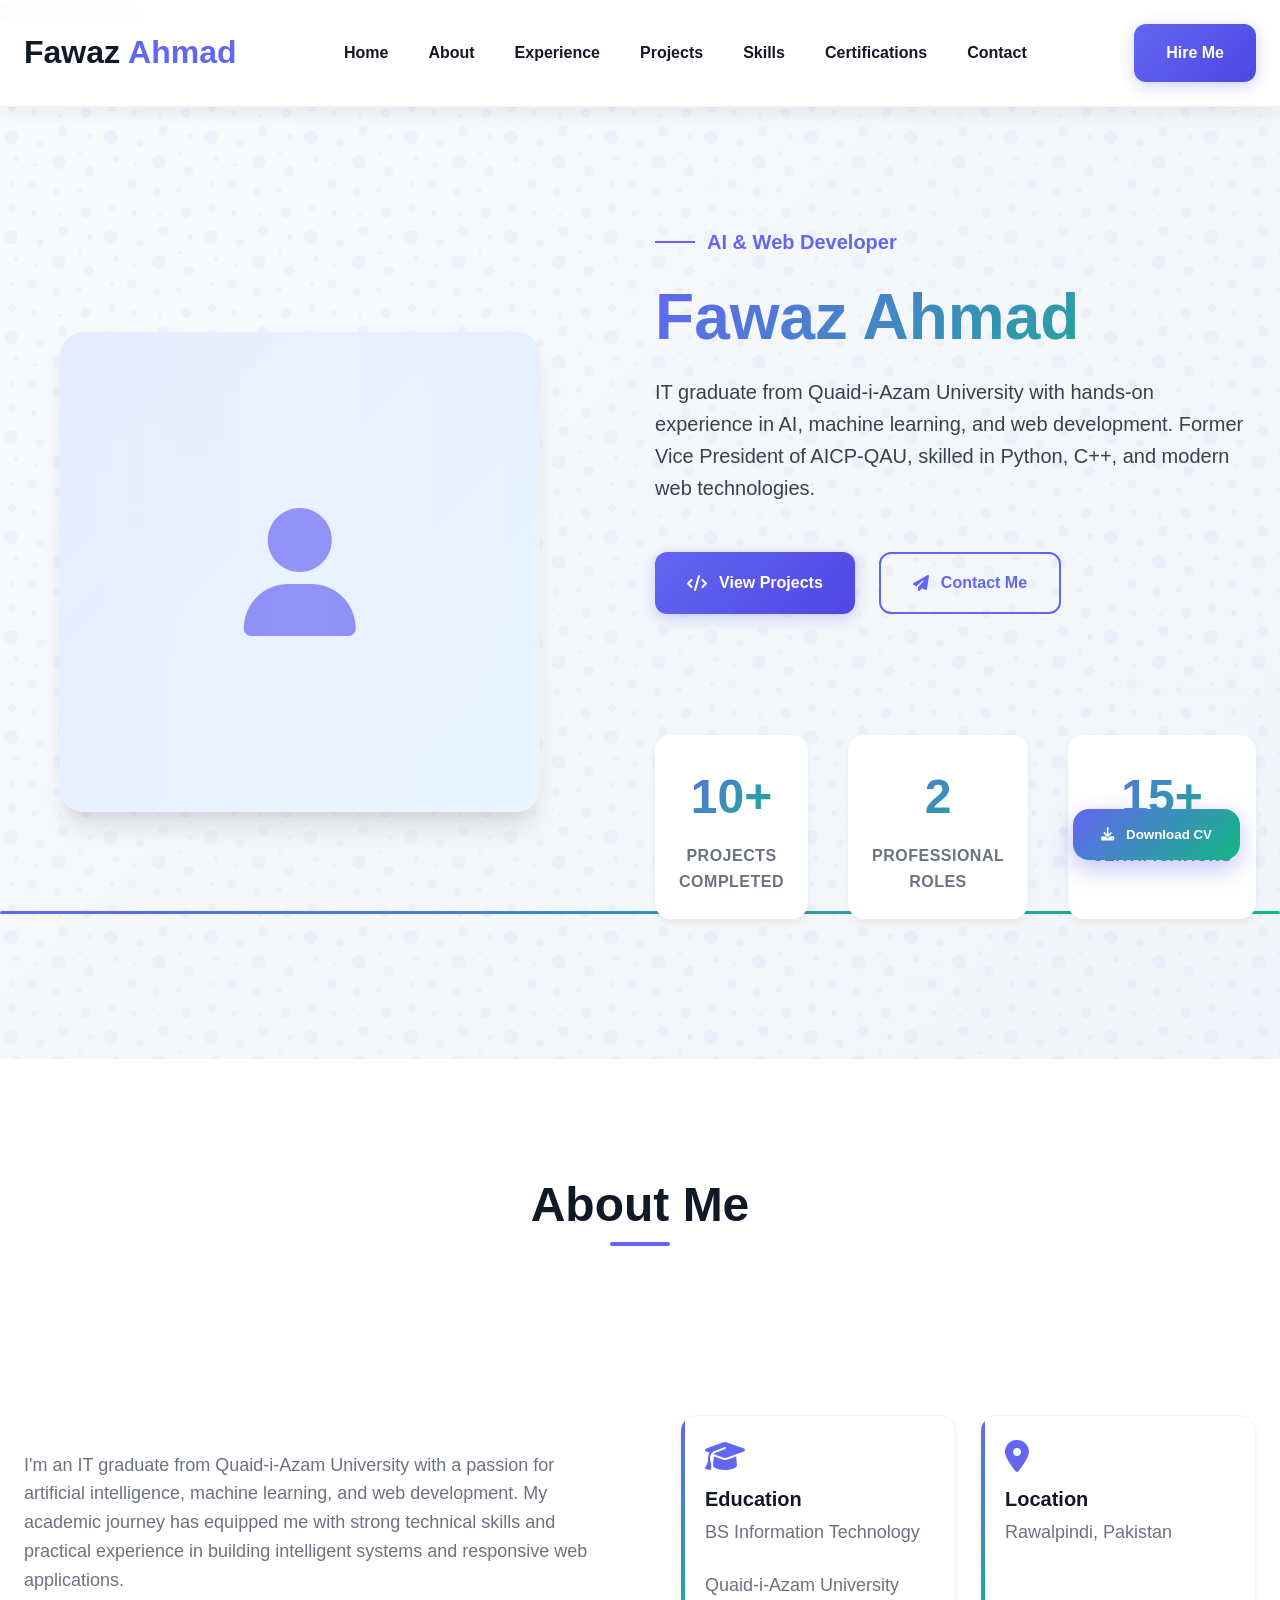
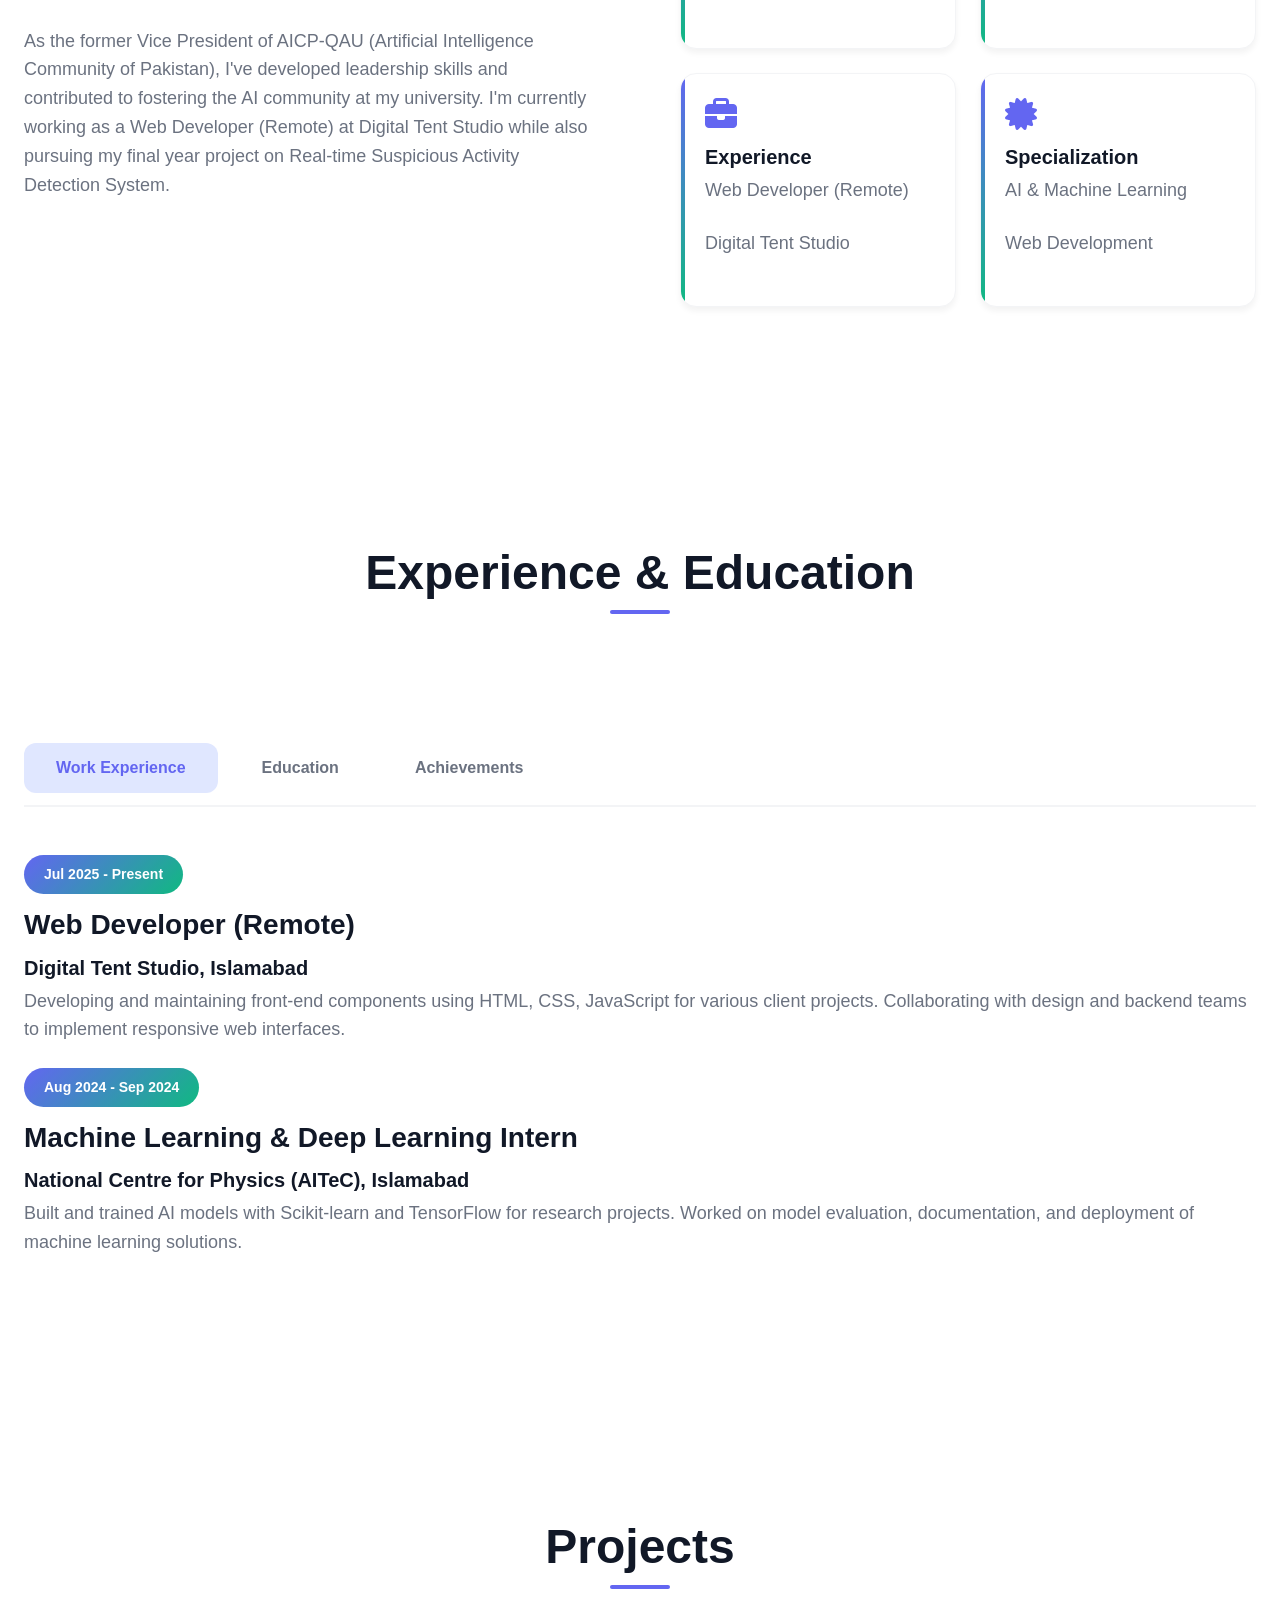
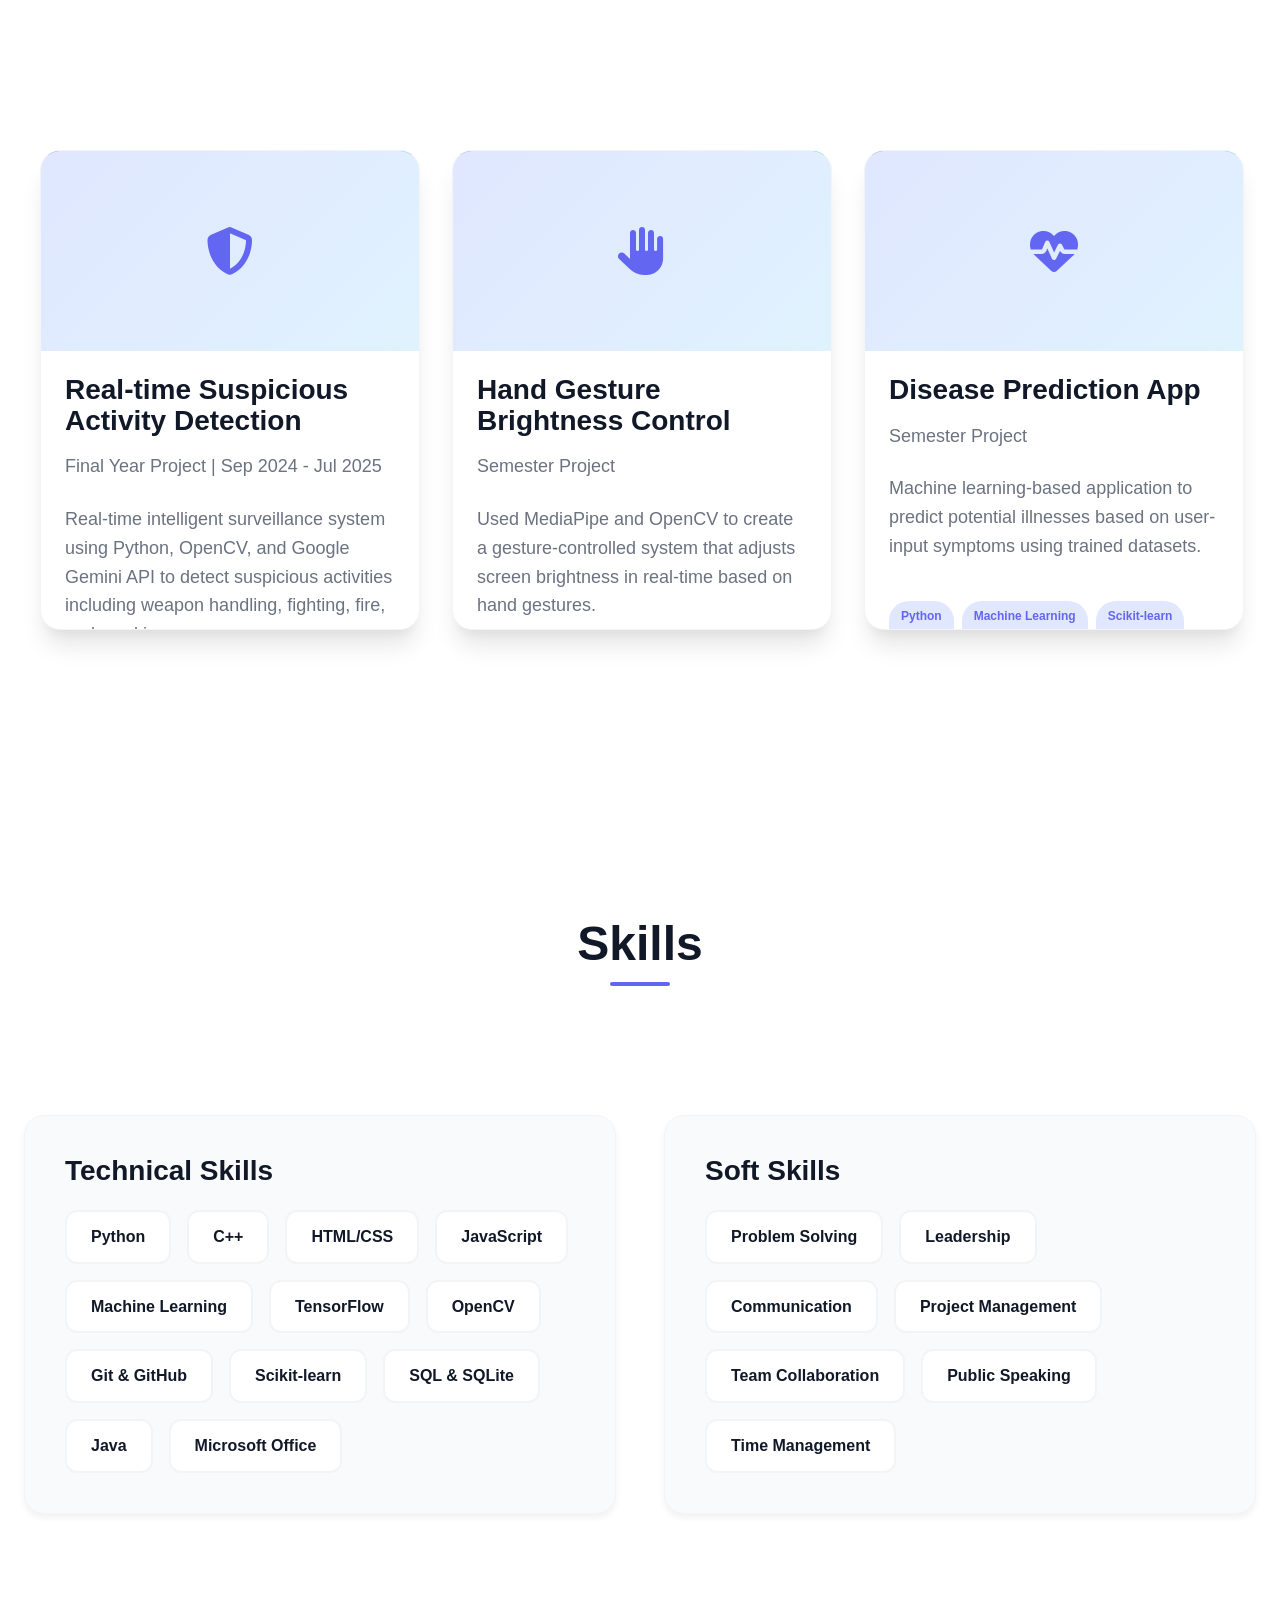
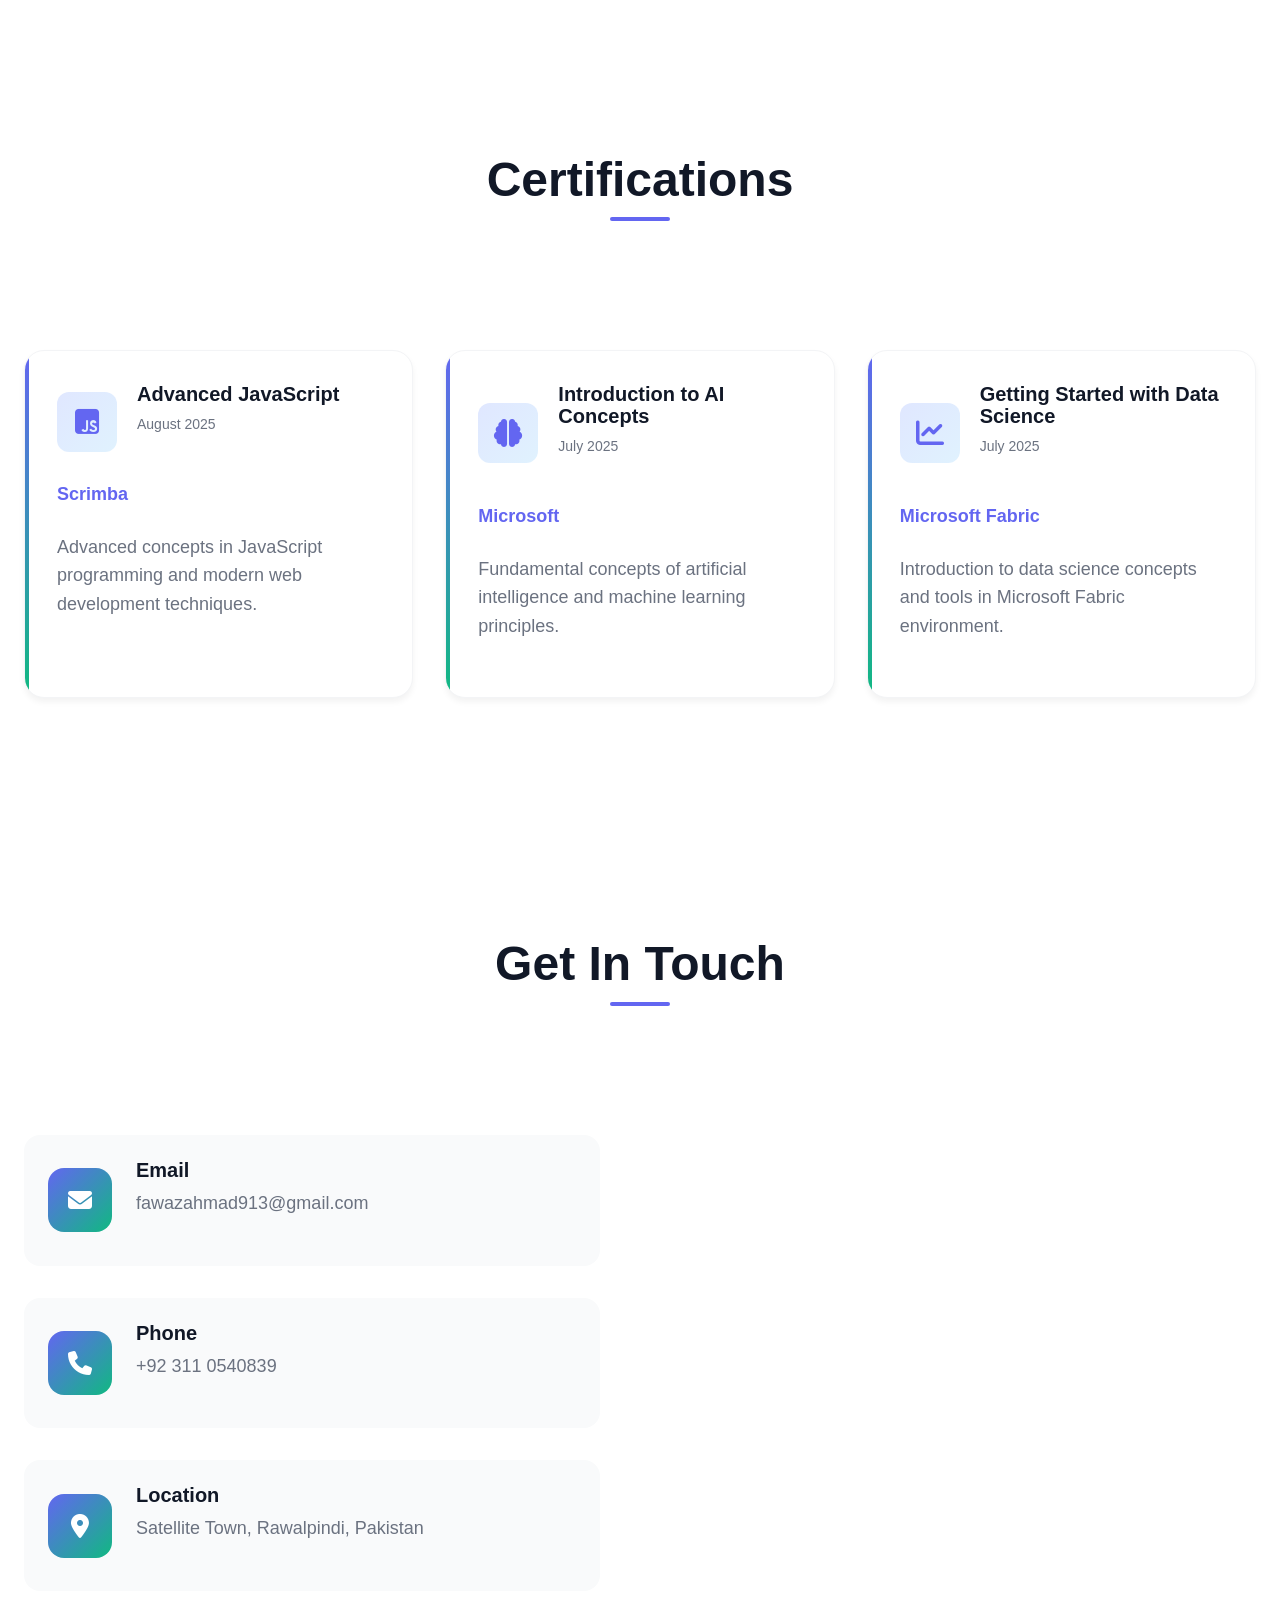
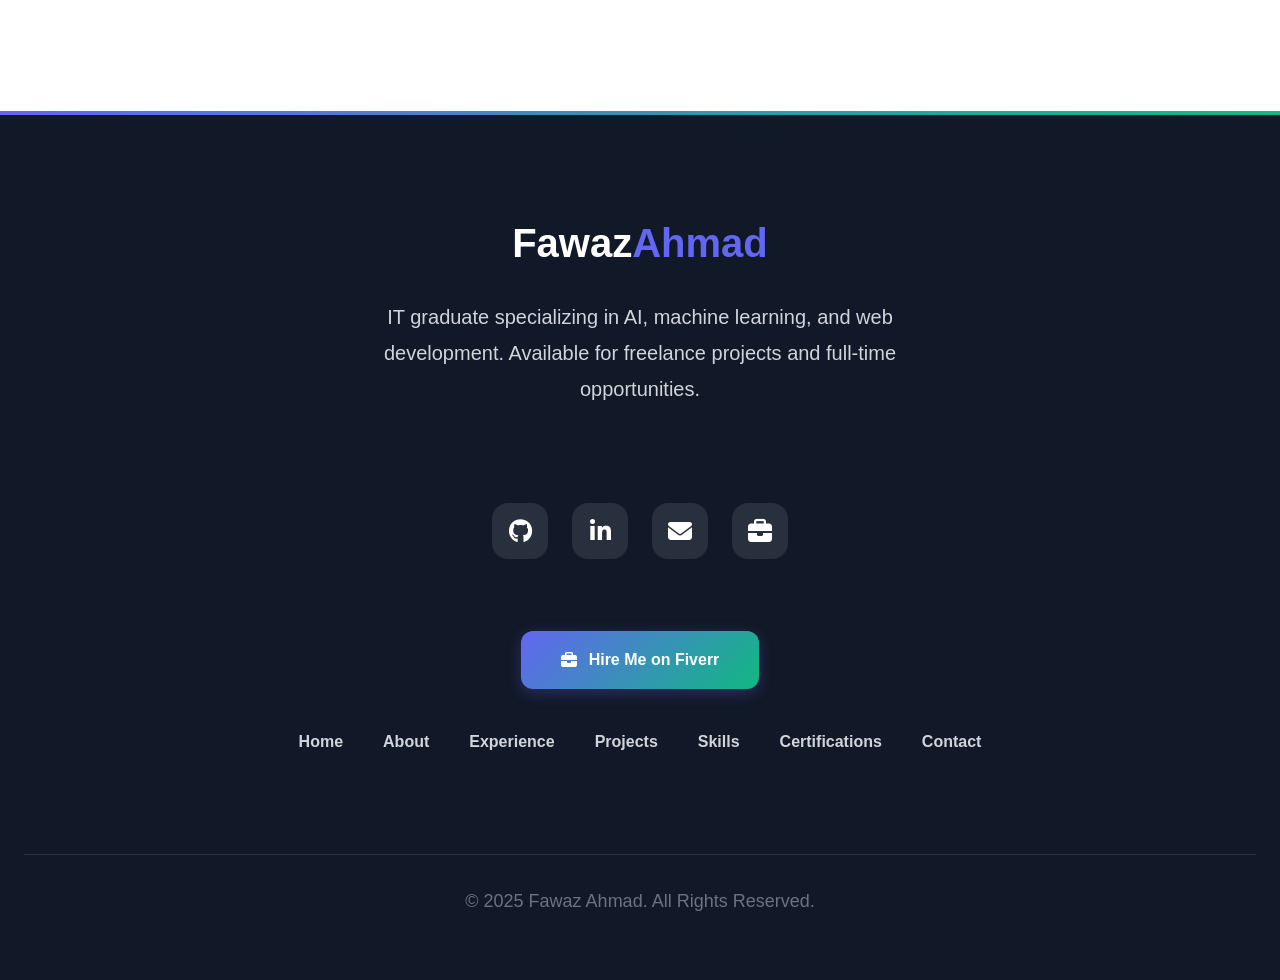
==== commit b26407e7: "Add CV website files" ====
--- a/index.html
+++ b/index.html
@@ -1,936 +1,751 @@
 <!DOCTYPE html>
-<html lang="en" class="scroll-smooth">
-<head>
-  <meta charset="UTF-8" />
-  <meta name="viewport" content="width=device-width, initial-scale=1" />
-  <title>Fawaz Ahmad | Resume</title>
-  <link href="https://cdnjs.cloudflare.com/ajax/libs/font-awesome/6.4.0/css/all.min.css" rel="stylesheet" />
-  <script src="https://cdn.tailwindcss.com"></script>
-  <script>
-    tailwind.config = {
-      theme: {
-        extend: {
-          animation: {
-            'fade-in': 'fadeIn 1s ease-in-out',
-            'slide-up': 'slideUp 0.8s ease-out',
-            'scale-up': 'scaleUp 0.5s ease-out',
-          },
-          keyframes: {
-            fadeIn: {
-              '0%': { opacity: '0' },
-              '100%': { opacity: '1' },
-            },
-            slideUp: {
-              '0%': { transform: 'translateY(20px)', opacity: '0' },
-              '100%': { transform: 'translateY(0)', opacity: '1' },
-            },
-            scaleUp: {
-              '0%': { transform: 'scale(0.95)', opacity: '0' },
-              '100%': { transform: 'scale(1)', opacity: '1' },
-            }
-          }
-        }
+<html lang="en">
+  <head>
+    <meta charset="UTF-8" />
+    <meta name="viewport" content="width=device-width, initial-scale=1.0" />
+    <meta
+      name="description"
+      content="Portfolio of Fawaz Ahmad - IT Graduate & AI Developer specializing in Machine Learning and Web Development"
+    />
+    <meta
+      name="keywords"
+      content="Fawaz Ahmad, AI Developer, Web Developer, Machine Learning, Python, JavaScript, Portfolio"
+    />
+    <meta name="author" content="Fawaz Ahmad" />
+    <meta
+      property="og:title"
+      content="Fawaz Ahmad | IT Graduate & AI Developer"
+    />
+    <meta
+      property="og:description"
+      content="Portfolio of Fawaz Ahmad - IT Graduate & AI Developer specializing in Machine Learning and Web Development"
+    />
+    <meta property="og:type" content="website" />
+    <meta property="og:url" content="https://fawazahmad3.github.io" />
+    <meta name="robots" content="index, follow" />
+    <meta name="theme-color" content="#2563eb" />
+    <!-- LinkedIn Profile Picture Config -->
+    <script>
+      window.LINKEDIN_CONFIG = {
+        profileUrl: "https://www.linkedin.com/in/fawaz-ahmad7/", // Your exact LinkedIn URL
+        updateInterval: 24 * 60 * 60 * 1000, // Check daily (24 hours)
+      };
+    </script>
+
+    <!-- Security Headers -->
+    <meta
+      http-equiv="Content-Security-Policy"
+      content="
+      default-src 'self';
+      script-src 'self' 'unsafe-inline' https://cdnjs.cloudflare.com https://fonts.googleapis.com;
+      style-src 'self' 'unsafe-inline' https://cdnjs.cloudflare.com https://fonts.googleapis.com;
+      font-src 'self' https://cdnjs.cloudflare.com https://fonts.gstatic.com;
+      img-src 'self' data: https:;
+      connect-src 'self';
+      frame-src 'none';
+      object-src 'none';
+    "
+    />
+    <meta http-equiv="X-Content-Type-Options" content="nosniff" />
+    <meta http-equiv="X-Frame-Options" content="DENY" />
+    <meta
+      http-equiv="Referrer-Policy"
+      content="strict-origin-when-cross-origin"
+    />
+
+    <title>Fawaz Ahmad | IT Graduate & AI Developer</title>
+
+    <!-- Preconnect for performance -->
+    <link rel="preconnect" href="https://cdnjs.cloudflare.com" />
+    <link rel="preconnect" href="https://fonts.googleapis.com" />
+    <link rel="preconnect" href="https://fonts.gstatic.com" crossorigin />
+
+    <!-- Favicon -->
+    <link
+      rel="icon"
+      href="data:image/svg+xml,<svg xmlns=%22http://www.w3.org/2000/svg%22 viewBox=%220 0 100 100%22><text y=%22.9em%22 font-size=%2290%22>👨‍💻</text></svg>"
+    />
+
+    <!-- External Resources -->
+    <link
+      rel="stylesheet"
+      href="https://cdnjs.cloudflare.com/ajax/libs/font-awesome/6.4.0/css/all.min.css"
+      integrity="sha512-iecdLmaskl7CVkqkXNQ/ZH/XLlvWZOJyj7Yy7tcenmpD1ypASozpmT/E0iPtmFIB46ZmdtAc9eNBvH0H/ZpiBw=="
+      crossorigin="anonymous"
+      referrerpolicy="no-referrer"
+    />
+    <link
+      href="https://fonts.googleapis.com/css2?family=Inter:wght@300;400;500;600;700&family=Source+Code+Pro:wght@300;400&display=swap"
+      rel="stylesheet"
+      crossorigin="anonymous"
+    />
+
+    <!-- Internal Stylesheet -->
+    <link rel="stylesheet" href="style.css" />
+
+    <!-- Structured Data for SEO -->
+    <script type="application/ld+json">
+      {
+        "@context": "https://schema.org",
+        "@type": "Person",
+        "name": "Fawaz Ahmad",
+        "url": "https://fawazahmad3.github.io",
+        "jobTitle": "AI & Web Developer",
+        "alumniOf": {
+          "@type": "EducationalOrganization",
+          "name": "Quaid-i-Azam University"
+        },
+        "sameAs": [
+          "https://github.com/FawazAhmad3",
+          "https://www.linkedin.com/in/fawaz-ahmad7/",
+          "https://www.fiverr.com/fawaz03"
+        ]
       }
-    }
-  </script>
-  <style type="text/tailwindcss">
-    @layer utilities {
-      .section-divider {
-        @apply relative before:absolute before:left-0 before:bottom-0 before:h-0.5 before:w-16 before:bg-gradient-to-r before:from-teal-500 before:to-blue-500 before:rounded-full;
-      }
-      .card-hover {
-        @apply transition-all duration-300 hover:scale-[1.02] hover:shadow-lg;
-      }
-      .link-hover {
-        @apply transition-colors duration-200 hover:text-teal-600;
-      }
-    }
-  </style>
-</head>
-<body class="bg-gradient-to-br from-gray-50 to-gray-100 text-gray-900 font-sans leading-relaxed">
-
-  <!-- Landing Page -->
-  <div id="landing" class="min-h-screen flex flex-col justify-center items-center p-8 text-center animate-fade-in">
-    <div class="max-w-2xl mx-auto space-y-12">
-      <div class="space-y-6 animate-slide-up">
-        <h1 class="text-4xl md:text-5xl font-bold tracking-wide bg-gradient-to-r from-teal-600 to-blue-600 bg-clip-text text-transparent">
-          FAWAZ AHMAD
-        </h1>
-        <p class="text-xl text-gray-600">BSIT Final Year Student | Vice President at AICP QAU</p>
-      </div>
-      
-      <div class="grid grid-cols-1 md:grid-cols-2 gap-8 animate-scale-up">
-        <div class="card-hover bg-white p-8 rounded-xl shadow-sm hover:shadow-md transition-all duration-300 cursor-pointer" 
-             onclick="showResume('short')">
-          <div class="flex flex-col items-center justify-center h-full space-y-4">
-            <div class="w-16 h-16 bg-teal-100 rounded-full flex items-center justify-center text-teal-600">
-              <i class="fa-solid fa-file-lines text-2xl"></i>
-            </div>
-            <h2 class="text-2xl font-semibold text-teal-800">Short Resume</h2>
-            <p class="text-gray-600">Concise overview of my qualifications and experience</p>
-            <button class="mt-4 px-6 py-2 bg-teal-600 text-white rounded-full hover:bg-teal-700 transition-colors duration-300">
-              View Short Resume
-            </button>
-          </div>
-        </div>
-        
-        <div class="card-hover bg-white p-8 rounded-xl shadow-sm hover:shadow-md transition-all duration-300 cursor-pointer" 
-             onclick="showResume('detailed')">
-          <div class="flex flex-col items-center justify-center h-full space-y-4">
-            <div class="w-16 h-16 bg-blue-100 rounded-full flex items-center justify-center text-blue-600">
-              <i class="fa-solid fa-file-circle-check text-2xl"></i>
-            </div>
-            <h2 class="text-2xl font-semibold text-blue-800">Detailed CV</h2>
-            <p class="text-gray-600">Complete CV including all sections and references</p>
-            <button class="mt-4 px-6 py-2 bg-blue-600 text-white rounded-full hover:bg-blue-700 transition-colors duration-300">
-              View Detailed CV
-            </button>
-          </div>
-        </div>
-      </div>
-    </div>
-  </div>
-
-  <!-- Resume Content (Hidden Initially) -->
-  <div id="resume-content" class="hidden">
+    </script>
+  </head>
+  <body>
+    <!-- Skip to main content for accessibility -->
+    <a href="#main-content" class="skip-link">Skip to main content</a>
+
     <!-- Header -->
-    <header class="p-8 text-gray-900">
-      <div class="max-w-4xl mx-auto mt-16 mb-16 space-y-6 animate-fade-in">
-        <!-- Top Section -->
-        <div class="flex flex-col sm:flex-row sm:items-center justify-between gap-4 mb-16 animate-slide-up">
-          <h1 class="text-4xl md:text-5xl font-bold tracking-wide bg-gradient-to-r from-teal-600 to-blue-600 bg-clip-text text-transparent">
-            FAWAZ AHMAD
-          </h1>
-          <div class="text-right text-sm opacity-80 space-y-1 bg-white/50 backdrop-blur-sm p-4 rounded-lg shadow-sm">
-            <p class="font-medium">Vice President at AICP QAU</p>
-            <p>BSIT Final Year Student</p>
-            <p>Quaid-i-Azam University, Islamabad</p>
-          </div>
-        </div>
-    
-        <!-- Divider with gradient -->
-        <div class="h-px bg-gradient-to-r from-transparent via-teal-400 to-transparent my-8"></div>
-    
-        <!-- Contact Info -->
-        <div class="grid grid-cols-1 sm:grid-cols-2 gap-6 mt-16 text-sm animate-slide-up">
-          <div class="flex flex-col gap-3">
-            <a href="mailto:fawazahmad913@gmail.com" class="link-hover text-blue-600 hover:underline flex items-center gap-2 transition-all duration-300 hover:translate-x-1">
-                <i class="fa-solid fa-envelope w-5 text-center"></i> fawazahmad913@gmail.com
-            </a>
-            <a href="tel:+923110540839" class="link-hover text-blue-600 hover:underline flex items-center gap-2 transition-all duration-300 hover:translate-x-1">
-                <i class="fa-solid fa-phone w-5 text-center"></i> +92-311-0540839
-            </a>
-          </div>
-          <div class="flex flex-col gap-3 sm:items-end">
-            <a href="https://www.linkedin.com/in/fawaz-ahmad7" target="_blank" rel="noopener" class="link-hover text-blue-600 hover:underline flex items-center gap-2 transition-all duration-300 hover:translate-x-1">
-                <i class="fa-brands fa-linkedin w-5 text-center"></i> linkedin.com/in/fawaz-ahmad7
-            </a>
-            <p class="flex items-center gap-2 text-blue-600">
-                <i class="fa-solid fa-location-dot text-blue-600 w-5 text-center"></i> Rawalpindi, Pakistan
-            </p>
-          </div>
+    <header>
+      <div class="container nav-container">
+        <a href="#" class="logo" aria-label="Fawaz Ahmad Portfolio"
+          >Fawaz<span>Ahmad</span></a
+        >
+        <button
+          class="mobile-menu-btn"
+          id="mobileMenuBtn"
+          aria-label="Toggle mobile menu"
+          aria-expanded="false"
+        >
+          <i class="fas fa-bars"></i>
+        </button>
+        <nav aria-label="Main navigation">
+          <ul class="nav-links" id="navLinks">
+            <li><a href="#home">Home</a></li>
+            <li><a href="#about">About</a></li>
+            <li><a href="#experience">Experience</a></li>
+            <li><a href="#projects">Projects</a></li>
+            <li><a href="#skills">Skills</a></li>
+            <li><a href="#certifications">Certifications</a></li>
+            <li><a href="#contact">Contact</a></li>
+          </ul>
+        </nav>
+        <div class="cta-buttons">
+          <a href="#contact" class="btn btn-primary" aria-label="Hire me"
+            >Hire Me</a
+          >
         </div>
       </div>
     </header>
-    
-    <main class="max-w-4xl mx-auto p-8 space-y-12">
-
-      <!-- Profile Summary -->
-      <section class="card-hover bg-white p-6 rounded-xl shadow-sm hover:shadow-md transition-shadow duration-300">
-        <h2 class="text-2xl font-semibold pb-2 mb-4 flex items-center gap-2 text-teal-600 section-divider">
-          <i class="fa-solid fa-user bg-teal-100 p-2 rounded-full text-teal-600"></i> Profile Summary
-        </h2>
-        <p class="text-gray-700 leading-relaxed">
-          I'm a BSIT final year student at Quaid-i-Azam University, Islamabad, currently serving as Vice President at
-          AICP QAU (Artificial Intelligence Community of Pakistan). I've completed internships in AI Development and
-          Machine Learning at organizations like Eve Bytes and NCP. Skilled in Python, Java, C++, and web technologies, with projects involving real-time surveillance systems and database-driven applications. I actively participate in workshops and technical events to enhance my knowledge and contribute to the tech community.
+
+    <!-- Main Content -->
+    <main id="main-content">
+      <!-- CV Download Button -->
+      <div class="cv-download">
+        <button class="cv-btn" id="downloadCvBtn" aria-label="Download CV">
+          <i class="fas fa-download"></i>
+          <span>Download CV</span>
+        </button>
+      </div>
+
+      <!-- 🔥 HERO SECTION - LOCAL picture.jpg WORKS 100% -->
+      <section class="hero" id="home">
+        <div class="container hero-container">
+          <div class="hero-image">
+            <!-- ✅ YOUR LOCAL picture.jpg - PERFECT -->
+            <div
+              class="profile-img"
+              id="profileImg"
+              role="img"
+              aria-label="Fawaz Ahmad profile picture"
+            >
+              <img
+                src="picture.jpg"
+                alt="Fawaz Ahmad - Professional Photo"
+                class="profile-photo"
+                id="profilePhoto"
+                loading="eager"
+              />
+              <!-- Fallback icon -->
+              <i class="fas fa-user" id="profileIcon" aria-hidden="true"></i>
+            </div>
+          </div>
+          <div class="hero-content">
+            <div class="hero-subtitle">AI & Web Developer</div>
+            <h1>Fawaz Ahmad</h1>
+            <p class="hero-description">
+              IT graduate from Quaid-i-Azam University with hands-on experience
+              in AI, machine learning, and web development. Former Vice
+              President of AICP-QAU, skilled in Python, C++, and modern web
+              technologies.
+            </p>
+            <div class="hero-btns">
+              <a href="#projects" class="btn btn-primary">
+                <i class="fas fa-code"></i> View Projects
+              </a>
+              <a href="#contact" class="btn btn-secondary">
+                <i class="fas fa-paper-plane"></i> Contact Me
+              </a>
+            </div>
+            <div class="quick-stats">
+              <div class="stat-item">
+                <div class="stat-number">10+</div>
+                <div class="stat-label">Projects Completed</div>
+              </div>
+              <div class="stat-item">
+                <div class="stat-number">2</div>
+                <div class="stat-label">Professional Roles</div>
+              </div>
+              <div class="stat-item">
+                <div class="stat-number">15+</div>
+                <div class="stat-label">Certifications</div>
+              </div>
+            </div>
+          </div>
+        </div>
+      </section>
+
+      <!-- About Section -->
+      <section id="about">
+        <div class="container">
+          <div class="section-title">
+            <h2>About Me</h2>
+          </div>
+          <div class="about-content">
+            <div class="about-text">
+              <p>
+                I'm an IT graduate from Quaid-i-Azam University with a passion
+                for artificial intelligence, machine learning, and web
+                development. My academic journey has equipped me with strong
+                technical skills and practical experience in building
+                intelligent systems and responsive web applications.
+              </p>
+              <p>
+                As the former Vice President of AICP-QAU (Artificial
+                Intelligence Community of Pakistan), I've developed leadership
+                skills and contributed to fostering the AI community at my
+                university. I'm currently working as a Web Developer (Remote) at
+                Digital Tent Studio while also pursuing my final year project on
+                Real-time Suspicious Activity Detection System.
+              </p>
+            </div>
+            <div class="about-info">
+              <div class="info-item">
+                <i class="fas fa-graduation-cap"></i>
+                <div>
+                  <h4>Education</h4>
+                  <p>BS Information Technology</p>
+                  <p>Quaid-i-Azam University</p>
+                </div>
+              </div>
+              <div class="info-item">
+                <i class="fas fa-map-marker-alt"></i>
+                <div>
+                  <h4>Location</h4>
+                  <p>Rawalpindi, Pakistan</p>
+                </div>
+              </div>
+              <div class="info-item">
+                <i class="fas fa-briefcase"></i>
+                <div>
+                  <h4>Experience</h4>
+                  <p>Web Developer (Remote)</p>
+                  <p>Digital Tent Studio</p>
+                </div>
+              </div>
+              <div class="info-item">
+                <i class="fas fa-certificate"></i>
+                <div>
+                  <h4>Specialization</h4>
+                  <p>AI & Machine Learning</p>
+                  <p>Web Development</p>
+                </div>
+              </div>
+            </div>
+          </div>
+        </div>
+      </section>
+
+      <!-- Experience Section -->
+      <section id="experience">
+        <div class="container">
+          <div class="section-title">
+            <h2>Experience & Education</h2>
+          </div>
+          <div class="experience-tabs">
+            <button class="tab-btn active" data-tab="work">
+              Work Experience
+            </button>
+            <button class="tab-btn" data-tab="education">Education</button>
+            <button class="tab-btn" data-tab="achievements">
+              Achievements
+            </button>
+          </div>
+
+          <div class="tab-content active" id="work-content">
+            <div class="timeline-item">
+              <span class="timeline-date">Jul 2025 - Present</span>
+              <h3>Web Developer (Remote)</h3>
+              <h4>Digital Tent Studio, Islamabad</h4>
+              <p>
+                Developing and maintaining front-end components using HTML, CSS,
+                JavaScript for various client projects. Collaborating with
+                design and backend teams to implement responsive web interfaces.
+              </p>
+            </div>
+            <div class="timeline-item">
+              <span class="timeline-date">Aug 2024 - Sep 2024</span>
+              <h3>Machine Learning & Deep Learning Intern</h3>
+              <h4>National Centre for Physics (AITeC), Islamabad</h4>
+              <p>
+                Built and trained AI models with Scikit-learn and TensorFlow for
+                research projects. Worked on model evaluation, documentation,
+                and deployment of machine learning solutions.
+              </p>
+            </div>
+          </div>
+
+          <div class="tab-content" id="education-content">
+            <div class="timeline-item">
+              <span class="timeline-date">Sep 2021 - Aug 2025</span>
+              <h3>Bachelor of Science in Information Technology</h3>
+              <h4>Quaid-i-Azam University, Islamabad</h4>
+              <p>
+                GPA: 3.3/4.0 | EQF Level 6. Focus on Artificial Intelligence,
+                Machine Learning, Software Development, and Web Technologies.
+                Active member of AICP and IIT Society.
+              </p>
+            </div>
+          </div>
+
+          <div class="tab-content" id="achievements-content">
+            <div class="timeline-item">
+              <span class="timeline-date">2024 - 2025</span>
+              <h3>Vice President, AICP QAU Student Chapter</h3>
+              <h4>Artificial Intelligence Community of Pakistan</h4>
+              <p>
+                Awarded Certificate of Recognition for valuable contributions
+                and successful completion of tenure. Organized AI-related
+                events, fostered student engagement, and supported university's
+                AI community.
+              </p>
+            </div>
+            <div class="timeline-item">
+              <span class="timeline-date">2025</span>
+              <h3>Participant at COMPPEC 2025</h3>
+              <h4>NUST EME National Exhibition</h4>
+              <p>
+                Participated in national-level computing competition showcasing
+                technical projects and innovations.
+              </p>
+            </div>
+          </div>
+        </div>
+      </section>
+
+      <!-- Projects Section -->
+      <section id="projects">
+        <div class="container">
+          <div class="section-title">
+            <h2>Projects</h2>
+          </div>
+          <div class="projects-scroll-container" id="projectsContainer">
+            <!-- Project 1 -->
+            <div class="project-card">
+              <div class="project-img">
+                <i class="fas fa-shield-alt"></i>
+              </div>
+              <div class="project-content">
+                <h3>Real-time Suspicious Activity Detection</h3>
+                <p>Final Year Project | Sep 2024 - Jul 2025</p>
+                <p>
+                  Real-time intelligent surveillance system using Python,
+                  OpenCV, and Google Gemini API to detect suspicious activities
+                  including weapon handling, fighting, fire, and smoking.
+                </p>
+                <div class="project-tech">
+                  <span class="tech-tag">Python</span>
+                  <span class="tech-tag">OpenCV</span>
+                  <span class="tech-tag">Gemini API</span>
+                  <span class="tech-tag">SQLite</span>
+                </div>
+                <div class="project-links">
+                  <a
+                    href="https://github.com/FawazAhmad3/Activity-detection-through-api-free/main"
+                    target="_blank"
+                    rel="noopener noreferrer"
+                    class="btn btn-outline"
+                  >
+                    <i class="fab fa-github"></i> View Code
+                  </a>
+                </div>
+              </div>
+            </div>
+
+            <!-- Project 2 -->
+            <div class="project-card">
+              <div class="project-img">
+                <i class="fas fa-hand-paper"></i>
+              </div>
+              <div class="project-content">
+                <h3>Hand Gesture Brightness Control</h3>
+                <p>Semester Project</p>
+                <p>
+                  Used MediaPipe and OpenCV to create a gesture-controlled
+                  system that adjusts screen brightness in real-time based on
+                  hand gestures.
+                </p>
+                <div class="project-tech">
+                  <span class="tech-tag">Python</span>
+                  <span class="tech-tag">MediaPipe</span>
+                  <span class="tech-tag">OpenCV</span>
+                </div>
+              </div>
+            </div>
+
+            <!-- Project 3 -->
+            <div class="project-card">
+              <div class="project-img">
+                <i class="fas fa-heartbeat"></i>
+              </div>
+              <div class="project-content">
+                <h3>Disease Prediction App</h3>
+                <p>Semester Project</p>
+                <p>
+                  Machine learning-based application to predict potential
+                  illnesses based on user-input symptoms using trained datasets.
+                </p>
+                <div class="project-tech">
+                  <span class="tech-tag">Python</span>
+                  <span class="tech-tag">Machine Learning</span>
+                  <span class="tech-tag">Scikit-learn</span>
+                </div>
+              </div>
+            </div>
+
+            <!-- Project 4 -->
+            <div class="project-card">
+              <div class="project-img">
+                <i class="fas fa-database"></i>
+              </div>
+              <div class="project-content">
+                <h3>File Management System</h3>
+                <p>Semester Project</p>
+                <p>
+                  JavaFX + XAMPP-based desktop application for file management
+                  with user authentication, file categorization, and search
+                  functionality.
+                </p>
+                <div class="project-tech">
+                  <span class="tech-tag">JavaFX</span>
+                  <span class="tech-tag">XAMPP</span>
+                  <span class="tech-tag">MySQL</span>
+                </div>
+                <div class="project-links">
+                  <a
+                    href="https://github.com/FawazAhmad3/File_management_System"
+                    target="_blank"
+                    rel="noopener noreferrer"
+                    class="btn btn-outline"
+                  >
+                    <i class="fab fa-github"></i> View Code
+                  </a>
+                </div>
+              </div>
+            </div>
+
+            <!-- Project 5 -->
+            <div class="project-card">
+              <div class="project-img">
+                <i class="fas fa-laptop-code"></i>
+              </div>
+              <div class="project-content">
+                <h3>IIT Department Web Portal</h3>
+                <p>Semester Project</p>
+                <p>
+                  Developed a web portal for department information sharing
+                  using HTML, CSS, JavaScript, and XAMPP for backend
+                  functionality.
+                </p>
+                <div class="project-tech">
+                  <span class="tech-tag">HTML/CSS</span>
+                  <span class="tech-tag">JavaScript</span>
+                  <span class="tech-tag">XAMPP</span>
+                </div>
+              </div>
+            </div>
+
+            <!-- Project 6 -->
+            <div class="project-card">
+              <div class="project-img">
+                <i class="fas fa-chalkboard-teacher"></i>
+              </div>
+              <div class="project-content">
+                <h3>English Department DBMS</h3>
+                <p>Semester Project</p>
+                <p>
+                  Created a SQL web-based DBMS to manage staff and student
+                  records with login authentication and CRUD functionality.
+                </p>
+                <div class="project-tech">
+                  <span class="tech-tag">SQL</span>
+                  <span class="tech-tag">PHP</span>
+                  <span class="tech-tag">HTML/CSS</span>
+                </div>
+              </div>
+            </div>
+          </div>
+        </div>
+      </section>
+
+      <!-- Skills Section -->
+      <section id="skills">
+        <div class="container">
+          <div class="section-title">
+            <h2>Skills</h2>
+          </div>
+          <div class="skills-container">
+            <div class="skill-category">
+              <h3>Technical Skills</h3>
+              <div class="skill-list">
+                <div class="skill-item">Python</div>
+                <div class="skill-item">C++</div>
+                <div class="skill-item">HTML/CSS</div>
+                <div class="skill-item">JavaScript</div>
+                <div class="skill-item">Machine Learning</div>
+                <div class="skill-item">TensorFlow</div>
+                <div class="skill-item">OpenCV</div>
+                <div class="skill-item">Git & GitHub</div>
+                <div class="skill-item">Scikit-learn</div>
+                <div class="skill-item">SQL & SQLite</div>
+                <div class="skill-item">Java</div>
+                <div class="skill-item">Microsoft Office</div>
+              </div>
+            </div>
+            <div class="skill-category">
+              <h3>Soft Skills</h3>
+              <div class="skill-list">
+                <div class="skill-item">Problem Solving</div>
+                <div class="skill-item">Leadership</div>
+                <div class="skill-item">Communication</div>
+                <div class="skill-item">Project Management</div>
+                <div class="skill-item">Team Collaboration</div>
+                <div class="skill-item">Public Speaking</div>
+                <div class="skill-item">Time Management</div>
+              </div>
+            </div>
+          </div>
+        </div>
+      </section>
+
+      <!-- Certifications Section -->
+      <section id="certifications">
+        <div class="container">
+          <div class="section-title">
+            <h2>Certifications</h2>
+          </div>
+          <div class="certifications-grid">
+            <!-- Online Courses -->
+            <div class="certification-card">
+              <div class="cert-header">
+                <div class="cert-icon">
+                  <i class="fab fa-js-square"></i>
+                </div>
+                <div>
+                  <h4>Advanced JavaScript</h4>
+                  <p class="cert-date">August 2025</p>
+                </div>
+              </div>
+              <p class="cert-provider">Scrimba</p>
+              <p>
+                Advanced concepts in JavaScript programming and modern web
+                development techniques.
+              </p>
+            </div>
+
+            <div class="certification-card">
+              <div class="cert-header">
+                <div class="cert-icon">
+                  <i class="fas fa-brain"></i>
+                </div>
+                <div>
+                  <h4>Introduction to AI Concepts</h4>
+                  <p class="cert-date">July 2025</p>
+                </div>
+              </div>
+              <p class="cert-provider">Microsoft</p>
+              <p>
+                Fundamental concepts of artificial intelligence and machine
+                learning principles.
+              </p>
+            </div>
+
+            <div class="certification-card">
+              <div class="cert-header">
+                <div class="cert-icon">
+                  <i class="fas fa-chart-line"></i>
+                </div>
+                <div>
+                  <h4>Getting Started with Data Science</h4>
+                  <p class="cert-date">July 2025</p>
+                </div>
+              </div>
+              <p class="cert-provider">Microsoft Fabric</p>
+              <p>
+                Introduction to data science concepts and tools in Microsoft
+                Fabric environment.
+              </p>
+            </div>
+          </div>
+        </div>
+      </section>
+
+      <!-- Contact Section -->
+      <section id="contact">
+        <div class="container">
+          <div class="section-title">
+            <h2>Get In Touch</h2>
+          </div>
+          <div class="contact-container">
+            <div class="contact-info">
+              <div class="contact-item">
+                <div class="contact-icon">
+                  <i class="fas fa-envelope"></i>
+                </div>
+                <div>
+                  <h4>Email</h4>
+                  <p>fawazahmad913@gmail.com</p>
+                </div>
+              </div>
+              <div class="contact-item">
+                <div class="contact-icon">
+                  <i class="fas fa-phone"></i>
+                </div>
+                <div>
+                  <h4>Phone</h4>
+                  <p>+92 311 0540839</p>
+                </div>
+              </div>
+              <div class="contact-item">
+                <div class="contact-icon">
+                  <i class="fas fa-map-marker-alt"></i>
+                </div>
+                <div>
+                  <h4>Location</h4>
+                  <p>Satellite Town, Rawalpindi, Pakistan</p>
+                </div>
+              </div>
+            </div>
+            <!-- <div class="contact-form">
+              <h3>Send Me a Message</h3>
+              <form id="contactForm">
+                <div class="form-group">
+                  <label for="name">Full Name</label>
+                  <input type="text" id="name" name="name" required />
+                </div>
+                <div class="form-group">
+                  <label for="email">Email Address</label>
+                  <input type="email" id="email" name="email" required />
+                </div>
+                <div class="form-group">
+                  <label for="subject">Subject</label>
+                  <input type="text" id="subject" name="subject" required />
+                </div>
+                <div class="form-group">
+                  <label for="message">Message</label>
+                  <textarea
+                    id="message"
+                    name="message"
+                    rows="5"
+                    required
+                  ></textarea>
+                </div>
+                <button type="submit" class="btn btn-primary">
+                  <i class="fas fa-paper-plane"></i> Send Message
+                </button>
+              </form>
+            </div> -->
+          </div>
+        </div>
+      </section>
+    </main>
+
+    <!-- Footer -->
+    <footer>
+      <div class="container footer-container">
+        <a href="#" class="footer-logo" aria-label="Fawaz Ahmad Portfolio"
+          >Fawaz<span>Ahmad</span></a
+        >
+        <p class="footer-tagline">
+          IT graduate specializing in AI, machine learning, and web development.
+          Available for freelance projects and full-time opportunities.
         </p>
-      </section>
-
-      <!-- Experience -->
-      <section class="card-hover bg-white p-6 rounded-xl shadow-sm hover:shadow-md transition-shadow duration-300">
-        <h2 class="text-2xl font-semibold pb-2 mb-6 flex items-center gap-2 text-orange-600 section-divider">
-          <i class="fa-solid fa-briefcase bg-orange-100 p-2 rounded-full text-orange-600"></i> Experience
-        </h2>
-        <div class="space-y-8">
-          
-          <article class="group">
-            <div class="flex justify-between items-start gap-4">
-              
-              <!-- Internship Details -->
-              <div class="flex gap-4">
-                <div class="flex-shrink-0 w-3 h-3 mt-2 bg-orange-500 rounded-full group-hover:scale-150 transition-transform duration-300"></div>
-                <div>
-                  <h3 class="text-xl font-semibold text-orange-800 group-hover:text-orange-600 transition-colors duration-300">
-                    Web Engineering Intern
-                  </h3>
-                  <p class="text-sm text-gray-600">Digital Tent Studio, Islamabad, Pakistan</p>
-                  <p class="text-xs text-gray-400 mt-1">03/2025 - Present</p>
-                  <div class="mt-2 h-px bg-gradient-to-r from-transparent via-orange-100 to-transparent group-hover:via-orange-200 transition-all duration-500"></div>
-                </div>
-              </div>
-          
-              <!-- Company Logo -->
-              <div class="ml-4">
-                <img src="digitallogo.png" 
-                     alt="Digital Tent Logo" 
-                     class="w-12 h-12 object-contain rounded-md bg-white p-1 shadow-md">
-              </div>
-          
-            </div>
-          </article>
-          
-          
-          
-
-          <article class="group">
-            <div class="flex justify-between items-start gap-4">
-              
-              <!-- Internship Details -->
-              <a href="https://drive.google.com/file/d/1Gfly6LKVPZAR4dsE7DdC69Uw1zrZKMKR/view?usp=sharing" 
-                target="_blank" 
-                class="block group hover:bg-orange-50 rounded-lg p-2 transition-colors duration-300">
-                <div class="flex gap-4 cursor-pointer">
-                  <div class="flex-shrink-0 w-3 h-3 mt-2 bg-orange-500 rounded-full group-hover:scale-150 transition-transform duration-300"></div>
-                  <div>
-                    <h3 class="text-xl font-semibold text-orange-800 group-hover:text-orange-600 transition-colors duration-300">
-                      Machine Learning & Deep Learning Intern
-                    </h3>
-                    <p class="text-sm text-gray-600">National Center for Physics (AITeC), Islamabad, Pakistan</p>
-                    <p class="text-xs text-gray-400 mt-1">08/2024 - 09/2024</p>
-                    <div class="mt-2 h-px bg-gradient-to-r from-transparent via-orange-100 to-transparent group-hover:via-orange-200 transition-all duration-500"></div>
-                  </div>
-                </div>
-              </a>
-
-          
-              <!-- Logo Section -->
-              <div class="ml-4">
-                <img src="https://upload.wikimedia.org/wikipedia/en/4/48/The_NCP_logo.jpg" 
-                     alt="NCP Logo" 
-                     class="w-12 h-12 object-contain rounded-md shadow-md bg-white p-1">
-              </div>
-              
-            </div>
-          </article>
-          
-          
-          <article class="group">
-            <div class="flex justify-between items-start gap-4">
-              
-              <!-- Internship Details -->
-              <a href="https://drive.google.com/file/d/15ZI_2zIgBvU-5_xTyyrHzm8kbXtp2Ezu/view?usp=sharing" 
-                target="_blank" 
-                class="block group hover:bg-orange-50 rounded-lg p-2 transition-colors duration-300">
-                <div class="flex gap-4 cursor-pointer">
-                  <div class="flex-shrink-0 w-3 h-3 mt-2 bg-orange-500 rounded-full group-hover:scale-150 transition-transform duration-300"></div>
-                  <div>
-                    <h3 class="text-xl font-semibold text-orange-800 group-hover:text-orange-600 transition-colors duration-300">
-                      AI Development Intern
-                    </h3>
-                    <p class="text-sm text-gray-600">Eve Bytes (Remote)</p>
-                    <p class="text-xs text-gray-400 mt-1">04/2024 - 05/2024</p>
-                    <div class="mt-2 h-px bg-gradient-to-r from-transparent via-orange-100 to-transparent group-hover:via-orange-200 transition-all duration-500"></div>
-                  </div>
-                </div>
-              </a>
-
-          
-              <!-- Eve Bytes Logo -->
-              <div class="ml-4">
-                <img src="https://files.cdn-files-a.com/uploads/7710957/2000_6615c9251b4ea.jpg" 
-                     alt="Eve Bytes Logo" 
-                     class="w-12 h-12 object-contain rounded-md shadow-md bg-white p-1">
-              </div>
-              
-            </div>
-          </article>
-          
-          
-
-        </div>
-      </section>
-
-      <!-- Education -->
-      <section class="card-hover bg-white p-6 rounded-xl shadow-sm hover:shadow-md transition-shadow duration-300">
-        <h2 class="text-2xl font-semibold pb-2 mb-6 flex items-center gap-2 text-blue-600 section-divider">
-          <i class="fa-solid fa-graduation-cap bg-blue-100 p-2 rounded-full text-blue-600"></i> Education
-        </h2>
-        <div class="space-y-8">
-
-          <article class="group">
-            <div class="flex justify-between items-start gap-4">
-              
-              <!-- Education Details -->
-              <div class="flex gap-4">
-                <div class="flex-shrink-0 w-3 h-3 mt-2 bg-blue-500 rounded-full group-hover:scale-150 transition-transform duration-300"></div>
-                <div>
-                  <h3 class="text-xl font-semibold text-blue-800 group-hover:text-blue-600 transition-colors duration-300">
-                    Bachelor of Science in Information Technology (BSIT)
-                  </h3>
-                  <p class="text-sm text-gray-600">Quaid-i-Azam University, Islamabad</p>
-                  <p class="text-xs text-gray-400 mt-1">09/2021 - Present | CGPA: 3.3 / 4.0</p>
-                  <div class="mt-2 h-px bg-gradient-to-r from-transparent via-blue-100 to-transparent group-hover:via-blue-200 transition-all duration-500"></div>
-                </div>
-              </div>
-          
-              <!-- University Logo -->
-              <div class="ml-4">
-                <img src="https://encrypted-tbn0.gstatic.com/images?q=tbn:ANd9GcSm2wHb1MjAuyzNXfC-cltseiMU_SsSrkamig&s" 
-                     alt="QAU Logo" 
-                     class="w-12 h-12 object-contain rounded-md bg-white p-1 shadow-md">
-              </div>
-          
-            </div>
-          </article>
-          
-          <article class="group detailed-only">
-            <div class="flex justify-between items-start gap-4">
-              
-              <!-- Pre-Engineering Details -->
-              <div class="flex gap-4">
-                <div class="flex-shrink-0 w-3 h-3 mt-2 bg-blue-500 rounded-full group-hover:scale-150 transition-transform duration-300"></div>
-                <div>
-                  <h3 class="text-xl font-semibold text-blue-800 group-hover:text-blue-600 transition-colors duration-300">Pre-Engineering</h3>
-                  <p class="text-sm text-gray-600">Astron College of Science and Commerce, Rawalpindi</p>
-                  <p class="text-xs text-gray-400 mt-1">06/2019 - 05/2021</p>
-                  <div class="mt-2 h-px bg-gradient-to-r from-transparent via-blue-100 to-transparent group-hover:via-blue-200 transition-all duration-500"></div>
-                </div>
-              </div>
-          
-              <!-- Astron College Logo -->
-              <div class="ml-4">
-                <img src="https://encrypted-tbn0.gstatic.com/images?q=tbn:ANd9GcRiIl0eKBjokl8nHv-XeMJ1jJ-x4uuU-rMOmg&s" 
-                     alt="Astron College Logo" 
-                     class="w-12 h-12 object-contain rounded-md bg-white p-1 shadow-md">
-              </div>
-          
-            </div>
-          </article>
-          
-          <article class="group detailed-only">
-            <div class="flex justify-between items-start gap-4">
-              
-              <!-- Matric Details -->
-              <div class="flex gap-4">
-                <div class="flex-shrink-0 w-3 h-3 mt-2 bg-blue-500 rounded-full group-hover:scale-150 transition-transform duration-300"></div>
-                <div>
-                  <h3 class="text-xl font-semibold text-blue-800 group-hover:text-blue-600 transition-colors duration-300">Matric Computer Science</h3>
-                  <p class="text-sm text-gray-600">Grammar Public School, Rawalpindi</p>
-                  <p class="text-xs text-gray-400 mt-1">03/2017 - 05/2019</p>
-                </div>
-              </div>
-          
-              <!-- Grammar Public School Logo -->
-              <div class="ml-4">
-                <img src="https://pbs.twimg.com/profile_images/1179619770007785472/YInhKQaE_400x400.jpg" 
-                     alt="Grammar School Logo" 
-                     class="w-12 h-12 object-contain rounded-md bg-white p-1 shadow-md">
-              </div>
-          
-            </div>
-          </article>
-          
-
-        </div>
-      </section>
-
-      <!-- Skills -->
-      <section class="card-hover bg-white p-6 rounded-xl shadow-sm hover:shadow-md transition-shadow duration-300">
-        <h2 class="text-2xl font-semibold pb-2 mb-6 flex items-center gap-2 text-teal-600 section-divider">
-          <i class="fa fa-code bg-teal-100 p-2 rounded-full text-teal-600"></i> Skills
-        </h2>
-        <div class="flex flex-wrap gap-8">
-          <!-- Soft Skills -->
-          <div class="space-y-4 flex-1 min-w-[200px]">
-            <h4 class="font-semibold text-teal-900 flex items-center gap-2">
-              <i class="fa-solid fa-people-group text-teal-600"></i> Soft Skills
-            </h4>
-            <div class="flex flex-wrap gap-2">
-              <span class="bg-teal-100 text-teal-800 px-3 py-1 rounded-full text-sm hover:bg-teal-200 transition-colors duration-200">Leadership</span>
-              <span class="bg-teal-100 text-teal-800 px-3 py-1 rounded-full text-sm hover:bg-teal-200 transition-colors duration-200">Communication</span>
-              <span class="bg-teal-100 text-teal-800 px-3 py-1 rounded-full text-sm hover:bg-teal-200 transition-colors duration-200">Management</span>
-              <span class="bg-teal-100 text-teal-800 px-3 py-1 rounded-full text-sm hover:bg-teal-200 transition-colors duration-200">Problem Solving</span>
-              <span class="bg-teal-100 text-teal-800 px-3 py-1 rounded-full text-sm hover:bg-teal-200 transition-colors duration-200">Project Management</span>
-            </div>
-          </div>
-
-          <!-- Technical Skills -->
-          <div class="space-y-4 flex-1 min-w-[200px]">
-            <h4 class="font-semibold text-teal-900 flex items-center gap-2">
-              <i class="fa-solid fa-laptop-code text-teal-600"></i> Technical Skills
-            </h4>
-            <div class="flex flex-wrap gap-2">
-              <span class="bg-teal-100 text-teal-800 px-3 py-1 rounded-full text-sm hover:bg-teal-200 transition-colors duration-200">Python</span>
-              <span class="bg-teal-100 text-teal-800 px-3 py-1 rounded-full text-sm hover:bg-teal-200 transition-colors duration-200">C++</span>
-              <span class="bg-teal-100 text-teal-800 px-3 py-1 rounded-full text-sm hover:bg-teal-200 transition-colors duration-200">Java</span>
-              <span class="bg-teal-100 text-teal-800 px-3 py-1 rounded-full text-sm hover:bg-teal-200 transition-colors duration-200">Software Development</span>
-              <span class="bg-teal-100 text-teal-800 px-3 py-1 rounded-full text-sm hover:bg-teal-200 transition-colors duration-200">Machine Learning</span>
-              <span class="bg-teal-100 text-teal-800 px-3 py-1 rounded-full text-sm hover:bg-teal-200 transition-colors duration-200">HTML/CSS</span>
-              <span class="bg-teal-100 text-teal-800 px-3 py-1 rounded-full text-sm hover:bg-teal-200 transition-colors duration-200">JavaScript</span>
-              <span class="bg-teal-100 text-teal-800 px-3 py-1 rounded-full text-sm hover:bg-teal-200 transition-colors duration-200">SQL</span>
-            </div>
-          </div>
-        </div>
-      </section>
-
-      <!-- Projects -->
-      <!-- Projects -->
-<section class="card-hover bg-white p-6 rounded-xl shadow-sm hover:shadow-md transition-shadow duration-300">
-  <h2 class="text-2xl font-semibold pb-2 mb-6 flex items-center gap-2 text-green-600 section-divider">
-    <i class="fa fa-project-diagram bg-green-100 p-2 rounded-full text-green-600"></i> Projects
-  </h2>
-  <div class="space-y-8">
-    <!-- Real Time Suspicious Activity Detection -->
-    <article class="group">
-      <div class="flex gap-4">
-        <div class="flex-shrink-0 w-3 h-3 mt-2 bg-green-500 rounded-full group-hover:scale-150 transition-transform duration-300"></div>
-        <div>
-          <h3 class="text-xl font-semibold text-green-800 group-hover:text-green-600 transition-colors duration-300">Real Time Suspicious Activity Detection <span class="text-sm font-normal italic">(Final Year Project)</span></h3>
-          <p class="text-gray-700 leading-relaxed">
-            A Python-based Suspicious Activity Detection System that uses YOLO pre-trained models to detect harmful behaviors (Gun, Fighting etc.) in real-time video feeds and uploaded footage. It sends alerts, logs incidents, and supports multiple camera feeds for enhanced surveillance.
-          </p>
-          <div class="mt-3 flex flex-wrap gap-2">
-            <span class="bg-green-100 text-green-800 px-2 py-1 rounded text-xs">Python</span>
-            <span class="bg-green-100 text-green-800 px-2 py-1 rounded text-xs">Computer Vision</span>
-            <span class="bg-green-100 text-green-800 px-2 py-1 rounded text-xs">YOLO</span>
-            <span class="bg-green-100 text-green-800 px-2 py-1 rounded text-xs">OpenCV</span>
-          </div>
-          <div class="mt-2 h-px bg-gradient-to-r from-transparent via-green-100 to-transparent group-hover:via-green-200 transition-all duration-500"></div>
+
+        <div class="social-links">
+          <a
+            href="https://github.com/FawazAhmad3"
+            target="_blank"
+            rel="noopener noreferrer"
+            class="social-link"
+            aria-label="GitHub profile"
+          >
+            <i class="fab fa-github"></i>
+          </a>
+          <a
+            href="https://www.linkedin.com/in/fawaz-ahmad7/"
+            target="_blank"
+            rel="noopener noreferrer"
+            class="social-link"
+            aria-label="LinkedIn profile"
+          >
+            <i class="fab fa-linkedin-in"></i>
+          </a>
+          <a
+            href="mailto:fawazahmad913@gmail.com"
+            class="social-link"
+            aria-label="Send email"
+          >
+            <i class="fas fa-envelope"></i>
+          </a>
+          <a
+            href="https://www.fiverr.com/fawaz03/buying?source=avatar_menu_profile"
+            target="_blank"
+            rel="noopener noreferrer"
+            class="social-link"
+            aria-label="Fiverr profile"
+          >
+            <i class="fas fa-briefcase"></i>
+          </a>
+        </div>
+
+        <a
+          href="https://www.fiverr.com/fawaz03/buying?source=avatar_menu_profile"
+          target="_blank"
+          rel="noopener noreferrer"
+          class="hire-me-btn"
+        >
+          <i class="fas fa-briefcase"></i> Hire Me on Fiverr
+        </a>
+
+        <ul class="footer-links">
+          <li><a href="#home">Home</a></li>
+          <li><a href="#about">About</a></li>
+          <li><a href="#experience">Experience</a></li>
+          <li><a href="#projects">Projects</a></li>
+          <li><a href="#skills">Skills</a></li>
+          <li><a href="#certifications">Certifications</a></li>
+          <li><a href="#contact">Contact</a></li>
+        </ul>
+
+        <div class="copyright">
+          <p>&copy; 2025 Fawaz Ahmad. All Rights Reserved.</p>
         </div>
       </div>
-    </article>
-
-    <!-- File Management System -->
-    <article class="group">
-      <div class="flex gap-4">
-        <div class="flex-shrink-0 w-3 h-3 mt-2 bg-green-500 rounded-full group-hover:scale-150 transition-transform duration-300"></div>
-        <div>
-          <h3 class="text-xl font-semibold text-green-800 group-hover:text-green-600 transition-colors duration-300">File Management System <span class="text-sm font-normal italic">(Semester Project)</span></h3>
-          <p class="text-gray-700 leading-relaxed">
-            Developed a desktop application using JavaFX and Scene Builder for the front-end as part of Object-Oriented Programming coursework. Integrated a back-end database using XAMPP and SQL to ensure efficient data storage and management.
-          </p>
-          <div class="mt-3 flex flex-wrap gap-2">
-            <span class="bg-green-100 text-green-800 px-2 py-1 rounded text-xs">Java</span>
-            <span class="bg-green-100 text-green-800 px-2 py-1 rounded text-xs">JavaFX</span>
-            <span class="bg-green-100 text-green-800 px-2 py-1 rounded text-xs">SQL</span>
-            <span class="bg-green-100 text-green-800 px-2 py-1 rounded text-xs">XAMPP</span>
-          </div>
-          <div class="mt-2 h-px bg-gradient-to-r from-transparent via-green-100 to-transparent group-hover:via-green-200 transition-all duration-500"></div>
-        </div>
-      </div>
-    </article>
-
-    <!-- IIT Department Web Portal -->
-    <article class="group">
-      <div class="flex gap-4">
-        <div class="flex-shrink-0 w-3 h-3 mt-2 bg-green-500 rounded-full group-hover:scale-150 transition-transform duration-300"></div>
-        <div>
-          <h3 class="text-xl font-semibold text-green-800 group-hover:text-green-600 transition-colors duration-300">IIT Department Web Portal <span class="text-sm font-normal italic">(Semester Project)</span></h3>
-          <p class="text-gray-700 leading-relaxed">
-            Developed a comprehensive departmental website for the Institute of Information Technology as a semester project using HTML, CSS, JavaScript, and Bootstrap. Created five dynamic pages with service and contact details, and integrated a back-end database using XAMPP and SQL for efficient data management.
-          </p>
-          <div class="mt-3 flex flex-wrap gap-2">
-            <span class="bg-green-100 text-green-800 px-2 py-1 rounded text-xs">HTML/CSS</span>
-            <span class="bg-green-100 text-green-800 px-2 py-1 rounded text-xs">JavaScript</span>
-            <span class="bg-green-100 text-green-800 px-2 py-1 rounded text-xs">Bootstrap</span>
-            <span class="bg-green-100 text-green-800 px-2 py-1 rounded text-xs">SQL</span>
-          </div>
-          <div class="mt-2 h-px bg-gradient-to-r from-transparent via-green-100 to-transparent group-hover:via-green-200 transition-all duration-500"></div>
-        </div>
-      </div>
-    </article>
-
-    <!-- Grocery Store Management System (Detailed Only) -->
-    <article id="grocery-project" class="group detailed-only">
-      <div class="flex gap-4">
-        <div class="flex-shrink-0 w-3 h-3 mt-2 bg-green-500 rounded-full group-hover:scale-150 transition-transform duration-300"></div>
-        <div>
-          <h3 class="text-xl font-semibold text-green-800 group-hover:text-green-600 transition-colors duration-300">Grocery Store Management System <span class="text-sm font-normal italic">(C++ Console Application)</span></h3>
-          <p class="text-gray-700 leading-relaxed">
-            Developed a console-based Grocery Store Management System in C++ with comprehensive inventory management capabilities. Implemented core functionalities including:
-          </p>
-          <ul class="list-disc list-inside mt-2 text-gray-700 space-y-1">
-            <li>Add, delete, and update item quantities in real-time</li>
-            <li>Calculate total bills with tax and discount calculations</li>
-            <li>Generate itemized receipts with purchase details</li>
-            <li>Apply various discount strategies based on purchase volume</li>
-            <li>Daily sales reporting and inventory tracking</li>
-          </ul>
-          <div class="mt-3 flex flex-wrap gap-2">
-            <span class="bg-green-100 text-green-800 px-2 py-1 rounded text-xs">C++</span>
-            <span class="bg-green-100 text-green-800 px-2 py-1 rounded text-xs">Object-Oriented Programming</span>
-            <span class="bg-green-100 text-green-800 px-2 py-1 rounded text-xs">Console Application</span>
-          </div>
-          <div class="mt-2 h-px bg-gradient-to-r from-transparent via-green-100 to-transparent group-hover:via-green-200 transition-all duration-500"></div>
-        </div>
-      </div>
-    </article>
-
-    <!-- Transportation Analysis (Detailed Only) -->
-    <article id="transport-project" class="group detailed-only">
-      <div class="flex gap-4">
-        <div class="flex-shrink-0 w-3 h-3 mt-2 bg-green-500 rounded-full group-hover:scale-150 transition-transform duration-300"></div>
-        <div>
-          <h3 class="text-xl font-semibold text-green-800 group-hover:text-green-600 transition-colors duration-300">Transportation Sector Analysis: Pakistan's Rent-a-Car Industry <span class="text-sm font-normal italic">(Research Project)</span></h3>
-          <p class="text-gray-700 leading-relaxed">
-            Conducted comprehensive academic research analyzing global transportation sectors with focus on Pakistan's Rent-a-Car industry:
-          </p>
-          <ul class="list-disc list-inside mt-2 text-gray-700 space-y-1">
-            <li>Economic impact assessment of transportation sector</li>
-            <li>Primary research through local business surveys</li>
-            <li>Demand-supply analysis of car rental services</li>
-            <li>Competitive landscape mapping</li>
-            <li>Data visualization of market trends and projections</li>
-            <li>Strategic recommendations for industry stakeholders</li>
-          </ul>
-          <div class="mt-3 flex flex-wrap gap-2">
-            <span class="bg-green-100 text-green-800 px-2 py-1 rounded text-xs">Research</span>
-            <span class="bg-green-100 text-green-800 px-2 py-1 rounded text-xs">Data Analysis</span>
-            <span class="bg-green-100 text-green-800 px-2 py-1 rounded text-xs">Market Research</span>
-            <span class="bg-green-100 text-green-800 px-2 py-1 rounded text-xs">Data Visualization</span>
-          </div>
-          <div class="mt-2 h-px bg-gradient-to-r from-transparent via-green-100 to-transparent group-hover:via-green-200 transition-all duration-500"></div>
-        </div>
-      </div>
-    </article>
-
-    <article id="db-project" class="group detailed-only">
-      <div class="flex gap-4">
-        <div class="flex-shrink-0 w-3 h-3 mt-2 bg-green-500 rounded-full group-hover:scale-150 transition-transform duration-300"></div>
-        <div>
-          <h3 class="text-xl font-semibold text-green-800 group-hover:text-green-600 transition-colors duration-300">
-            English Department Database Management System <span class="text-sm font-normal italic">(Database Project)</span>
-          </h3>
-          <p class="text-gray-700 leading-relaxed">
-            Developed a web-based database system for the English Department using <span class="font-medium">XAMPP</span>:
-          </p>
-          <ul class="list-disc list-inside mt-2 text-gray-700 space-y-1">
-            <li>Designed relational database schema with tables and relationships</li>
-            <li>Built operations for managing faculty, students, and courses</li>
-            <li>Integrated MySQL for backend functionality</li>
-            <li>Created user-friendly interfaces using HTML, CSS, and basic JavaScript</li>
-            <li>Tested for data consistency, input validation, and user access levels</li>
-          </ul>
-          <div class="mt-3 flex flex-wrap gap-2">
-            <span class="bg-green-100 text-green-800 px-2 py-1 rounded text-xs">PHP</span>
-            <span class="bg-green-100 text-green-800 px-2 py-1 rounded text-xs">MySQL</span>
-            <span class="bg-green-100 text-green-800 px-2 py-1 rounded text-xs">XAMPP</span>
-            <span class="bg-green-100 text-green-800 px-2 py-1 rounded text-xs">Database Design</span>
-          </div>
-          <div class="mt-2 h-px bg-gradient-to-r from-transparent via-green-100 to-transparent group-hover:via-green-200 transition-all duration-500"></div>
-        </div>
-      </div>
-    </article>
-
-    <article id="se-project" class="group detailed-only">
-      <div class="flex gap-4">
-        <div class="flex-shrink-0 w-3 h-3 mt-2 bg-green-500 rounded-full group-hover:scale-150 transition-transform duration-300"></div>
-        <div>
-          <h3 class="text-xl font-semibold text-green-800 group-hover:text-green-600 transition-colors duration-300">
-            File Management System <span class="text-sm font-normal italic">(Software Engineering Project)</span>
-          </h3>
-          <p class="text-gray-700 leading-relaxed">
-            Developed a comprehensive File Management System as part of a Software Engineering semester project:
-          </p>
-          <ul class="list-disc list-inside mt-2 text-gray-700 space-y-1">
-            <li>Created detailed Software Requirements Specification (SRS) document</li>
-            <li>Included system features, constraints, and non-functional requirements</li>
-            <li>Designed UML diagrams: Use Case, Activity, Sequence, Class, and ERD</li>
-            <li>Outlined external interface requirements and system architecture</li>
-            <li>Followed structured design and documentation practices</li>
-          </ul>
-          <div class="mt-3 flex flex-wrap gap-2">
-            <span class="bg-green-100 text-green-800 px-2 py-1 rounded text-xs">Software Engineering</span>
-            <span class="bg-green-100 text-green-800 px-2 py-1 rounded text-xs">UML Diagrams</span>
-            <span class="bg-green-100 text-green-800 px-2 py-1 rounded text-xs">SRS</span>
-            <span class="bg-green-100 text-green-800 px-2 py-1 rounded text-xs">System Design</span>
-          </div>
-          <div class="mt-2 h-px bg-gradient-to-r from-transparent via-green-100 to-transparent group-hover:via-green-200 transition-all duration-500"></div>
-        </div>
-      </div>
-    </article>    
-
-    <!-- Disease Prediction System (Detailed Only) -->
-    <article id="disease-project" class="group detailed-only">
-      <div class="flex gap-4">
-        <div class="flex-shrink-0 w-3 h-3 mt-2 bg-green-500 rounded-full group-hover:scale-150 transition-transform duration-300"></div>
-        <div>
-          <h3 class="text-xl font-semibold text-green-800 group-hover:text-green-600 transition-colors duration-300">Disease Prediction System <span class="text-sm font-normal italic">(AI Health Application)</span></h3>
-          <p class="text-gray-700 leading-relaxed">
-            Built a Disease Prediction System using machine learning that analyzes patient symptoms to predict potential illnesses:
-          </p>
-          <ul class="list-disc list-inside mt-2 text-gray-700 space-y-1">
-            <li>User-friendly interface for symptom input</li>
-            <li>Machine learning model trained on medical datasets</li>
-            <li>Probability-based disease prediction</li>
-            <li>Health recommendations based on prediction results</li>
-            <li>Common illness detection (flu, allergies, infections)</li>
-          </ul>
-          <div class="mt-3 flex flex-wrap gap-2">
-            <span class="bg-green-100 text-green-800 px-2 py-1 rounded text-xs">Machine Learning</span>
-            <span class="bg-green-100 text-green-800 px-2 py-1 rounded text-xs">Python</span>
-            <span class="bg-green-100 text-green-800 px-2 py-1 rounded text-xs">Healthcare AI</span>
-            <span class="bg-green-100 text-green-800 px-2 py-1 rounded text-xs">Data Science</span>
-          </div>
-        </div>
-      </div>
-    </article>
-    
-    <article id="gesture-brightness" class="group detailed-only">
-      <div class="flex gap-4">
-        <div class="flex-shrink-0 w-3 h-3 mt-2 bg-green-500 rounded-full group-hover:scale-150 transition-transform duration-300"></div>
-        <div>
-          <h3 class="text-xl font-semibold text-green-800 group-hover:text-green-600 transition-colors duration-300">
-            Brightness Control with Hand Gesture Detection <span class="text-sm font-normal italic">(Computer Vision Project)</span>
-          </h3>
-          <p class="text-gray-700 leading-relaxed">
-            Designed an interactive system that controls screen brightness through real-time hand gesture recognition using a webcam and MediaPipe:
-          </p>
-          <ul class="list-disc list-inside mt-2 text-gray-700 space-y-1">
-            <li>Detected hand landmarks using MediaPipe framework</li>
-            <li>Measured the distance between thumb and index finger dynamically</li>
-            <li>Mapped gesture distance to brightness levels for intuitive control</li>
-            <li>Used OpenCV for camera input and real-time visualization</li>
-            <li>Implemented smooth transition of brightness values</li>
-          </ul>
-          <div class="mt-3 flex flex-wrap gap-2">
-            <span class="bg-green-100 text-green-800 px-2 py-1 rounded text-xs">MediaPipe</span>
-            <span class="bg-green-100 text-green-800 px-2 py-1 rounded text-xs">OpenCV</span>
-            <span class="bg-green-100 text-green-800 px-2 py-1 rounded text-xs">Computer Vision</span>
-            <span class="bg-green-100 text-green-800 px-2 py-1 rounded text-xs">Python</span>
-          </div>
-          <div class="mt-2 h-px bg-gradient-to-r from-transparent via-green-100 to-transparent group-hover:via-green-200 transition-all duration-500"></div>
-        </div>
-      </div>
-    </article>
-    
-  </div>
-</section>
-
-      <!-- Key Achievements -->
-      <section class="card-hover bg-white p-6 rounded-xl shadow-sm hover:shadow-md transition-shadow duration-300">
-        <h2 class="text-2xl font-bold pb-2 mb-8 flex items-center gap-3 text-purple-600 section-divider">
-          <i class="fa fa-trophy bg-purple-100 p-2 rounded-full text-purple-600 text-xl"></i> Key Achievements
-        </h2>
-        <div class="space-y-8">
-          <div class="flex items-start gap-4 group">
-            <div class="flex-shrink-0 w-10 h-10 text-purple-600 flex items-center justify-center font-bold text-3xl mt-1 bg-purple-100 rounded-full group-hover:bg-purple-200 transition-colors duration-300">🏆</div>
-            <div>
-              <h3 class="text-lg font-semibold text-purple-800 group-hover:text-purple-600 transition-colors duration-300">Certificate of Appreciation</h3>
-              <p class="text-gray-700 italic mt-1 max-w-xl">
-                Actively participated in organizing the event <br><span class="font-semibold">"International Workshop on Microsoft Technologies"</span> <br>under the Pak-Finland Capacity Building Initiative (Phase-1).
-              </p>
-            </div>
-          </div>
-          <div class="flex items-start gap-4 group">
-            <div class="flex-shrink-0 w-10 h-10 text-purple-600 flex items-center justify-center font-bold text-3xl mt-1 bg-purple-100 rounded-full group-hover:bg-purple-200 transition-colors duration-300">🏆</div>
-            <div>
-              <h3 class="text-lg font-semibold text-purple-800 group-hover:text-purple-600 transition-colors duration-300">Certificate of Appreciation</h3>
-              <p class="text-gray-700 italic mt-1 max-w-xl">
-                Actively participated in organizing the event <br><span class="font-semibold">"Open house for final year students"</span> <br>at Institute of Information Technology.
-              </p>
-            </div>
-          </div>
-          <div class="flex items-start gap-4 group">
-            <div class="flex-shrink-0 w-10 h-10 text-purple-600 flex items-center justify-center font-bold text-3xl mt-1 bg-purple-100 rounded-full group-hover:bg-purple-200 transition-colors duration-300">🏆</div>
-            <div>
-              <h3 class="text-lg font-semibold text-purple-800 group-hover:text-purple-600 transition-colors duration-300">
-                Certificate of Participation – COMPPEC 2025
-              </h3>
-              <p class="text-gray-700 italic mt-1 max-w-xl">
-                Participated in <br> <span class="font-semibold">All Pakistan Computer Project Exhibition and Competition</span> <br>
-                hosted at NUST EME. Gained hands-on experience showcasing technical skills and collaborating with peers nationwide.
-              </p>
-            </div>
-          </div>
-          
-        </div>
-      </section>
-      
-      <!-- Certifications -->
-      <section class="card-hover bg-white p-6 rounded-xl shadow-sm hover:shadow-md transition-shadow duration-300">
-        <h2 class="text-2xl font-semibold pb-2 mb-8 flex items-center gap-2 text-indigo-600 section-divider">
-          <i class="fa-solid fa-certificate bg-indigo-100 p-2 rounded-full text-indigo-600"></i> Certifications
-        </h2>
-      
-        <div class="grid grid-cols-1 sm:grid-cols-2 gap-10">
-          <!--Online Courses -->
-          <div>
-            <h3 class="font-semibold text-indigo-800 mb-4 border-b border-indigo-200 pb-2 flex items-center gap-2">
-              <i class="fa-solid fa-chalkboard-user text-indigo-600"></i>Online Courses
-            </h3>
-            <ul class="space-y-6">
-
-              <li class="group">
-                <div class="flex gap-3">
-                  <div class="flex-shrink-0 w-2 h-2 mt-3 bg-indigo-400 rounded-full group-hover:scale-150 transition-transform duration-300"></div>
-                  <div>
-                    <a href="https://scrimba.com/certificate-cert2JbLs3qgAvuMGigNntaaaox4T2dRuP751c63JU" target="_blank" class="block hover:underline cursor-pointer">
-                      <h4 class="font-semibold text-lg text-gray-900 group-hover:text-indigo-600 transition-colors duration-300">
-                        Learn Tailwind CSS
-                      </h4>
-                    </a>
-                    <p class="text-sm text-gray-600">Scrimba</p>
-                    <p class="text-xs text-indigo-500 mt-1">02/2025</p>
-                  </div>
-                </div>
-              </li>
-              
-
-              <li class="group">
-                <div class="flex gap-3">
-                  <div class="flex-shrink-0 w-2 h-2 mt-3 bg-indigo-400 rounded-full group-hover:scale-150 transition-transform duration-300"></div>
-                  <div>
-                    <a href="https://coursera.org/verify/7ARW6KTZCST8" target="_blank" class="block hover:underline cursor-pointer">
-                      <h4 class="font-semibold text-lg text-gray-900 group-hover:text-indigo-600 transition-colors duration-300">
-                        Introduction to Microsoft Excel
-                      </h4>
-                    </a>
-                    <p class="text-sm text-gray-600">Coursera</p>
-                    <p class="text-xs text-indigo-500 mt-1">01/2023</p>
-                  </div>
-                </div>
-              </li>
-              
-
-              <li class="group">
-                <div class="flex gap-3">
-                  <div class="flex-shrink-0 w-2 h-2 mt-3 bg-indigo-400 rounded-full group-hover:scale-150 transition-transform duration-300"></div>
-                  <div>
-                    <a href="https://coursera.org/verify/9Q4LY83GYK7N" target="_blank" class="block hover:underline cursor-pointer">
-                      <h4 class="font-semibold text-lg text-gray-900 group-hover:text-indigo-600 transition-colors duration-300">
-                        Getting Started with Microsoft PowerPoint
-                      </h4>
-                    </a>
-                    <p class="text-sm text-gray-600">Coursera</p>
-                    <p class="text-xs text-indigo-500 mt-1">01/2023</p>
-                  </div>
-                </div>
-              </li>
-              
-
-              <li class="group">
-                <div class="flex gap-3">
-                  <div class="flex-shrink-0 w-2 h-2 mt-3 bg-indigo-400 rounded-full group-hover:scale-150 transition-transform duration-300"></div>
-                  <div>
-                    <a href="https://coursera.org/verify/NKGB8J4LH4JX" target="_blank" class="block hover:underline cursor-pointer">
-                      <h4 class="font-semibold text-lg text-gray-900 group-hover:text-indigo-600 transition-colors duration-300">
-                        Getting Started with Microsoft Word
-                      </h4>
-                    </a>
-                    <p class="text-sm text-gray-600">Coursera</p>
-                    <p class="text-xs text-indigo-500 mt-1">01/2023</p>
-                  </div>
-                </div>
-              </li>
-              
-              
-            </ul>
-          </div>
-      
-          <!-- Technical Certifications -->
-          <div>
-            <h3 class="font-semibold text-indigo-800 mb-4 border-b border-indigo-200 pb-2 flex items-center gap-2">
-              <i class="fa-solid fa-microchip text-indigo-600"></i>  Workshops & Technical Certifications
-            </h3>
-            <ul class="space-y-6">
-              <li class="group">
-                <div class="flex gap-3">
-                  <div class="flex-shrink-0 w-2 h-2 mt-3 bg-indigo-400 rounded-full group-hover:scale-150 transition-transform duration-300"></div>
-                  <div>
-                    <a href="https://drive.google.com/file/d/1uUtM6osan7cNuIsoy_7rhkexSdweGHCL/view?usp=sharing" target="_blank" class="block hover:underline cursor-pointer">
-                      <h4 class="font-semibold text-lg text-gray-900 group-hover:text-indigo-600 transition-colors duration-300">
-                        CCNA: Introduction to Networks
-                      </h4>
-                    </a>
-                    <p class="text-sm text-gray-600">CISCO</p>
-                    <p class="text-xs text-indigo-500 mt-1">05/2025</p>
-                  </div>
-                </div>
-              </li>
-              
-              <li class="group">
-                <div class="flex gap-3">
-                  <div class="flex-shrink-0 w-2 h-2 mt-3 bg-indigo-400 rounded-full group-hover:scale-150 transition-transform duration-300"></div>
-                  <div>
-                    <a href="https://drive.google.com/file/d/1svbXonZSMbSNmqs51Uhb3phVLmAwsK7J/view?usp=sharing" target="_blank" class="block hover:underline cursor-pointer">
-                      <h4 class="font-semibold text-lg text-gray-900 group-hover:text-indigo-600 transition-colors duration-300">
-                        CISCO Packet Tracer
-                      </h4>
-                    </a>
-                    <p class="text-sm text-gray-600">Ezxprt</p>
-                    <p class="text-xs text-indigo-500 mt-1">05/2025</p>
-                  </div>
-                </div>
-              </li>
-              
-              <li class="group">
-                <div class="flex gap-3">
-                  <div class="flex-shrink-0 w-2 h-2 mt-3 bg-indigo-400 rounded-full group-hover:scale-150 transition-transform duration-300"></div>
-                  <div>
-                    <a href="https://drive.google.com/file/d/1TvAU-1ZXRJdZd4APGy2Kx_ahfH2BsYWH/view?usp=sharing" target="_blank" class="block hover:underline cursor-pointer">
-                      <h4 class="font-semibold text-lg text-gray-900 group-hover:text-indigo-600 transition-colors duration-300">
-                        VMware Workstation
-                      </h4>
-                    </a>
-                    <p class="text-sm text-gray-600">Ezxprt</p>
-                    <p class="text-xs text-indigo-500 mt-1">05/2025</p>
-                  </div>
-                </div>
-              </li>
-              
-
-              <li class="group">
-                <div class="flex gap-3">
-                  <div class="flex-shrink-0 w-2 h-2 mt-3 bg-indigo-400 rounded-full group-hover:scale-150 transition-transform duration-300"></div>
-                  <div>
-                    <h4 class="font-semibold text-lg text-gray-900 group-hover:text-indigo-600 transition-colors duration-300">International Workshop on Microsoft Technologies</h4>
-                    <p class="text-sm text-gray-600">Pak-Finland Capacity Building Initiative (Phase-1) at Quaid-i-Azam University, Islamabad</p>
-                    <p class="text-xs text-indigo-500 mt-1">01/2025</p>
-                  </div>
-                </div>
-              </li>
-
-              <li class="group">
-                <div class="flex gap-3">
-                  <div class="flex-shrink-0 w-2 h-2 mt-3 bg-indigo-400 rounded-full group-hover:scale-150 transition-transform duration-300"></div>
-                  <div>
-                    <a href="https://drive.google.com/file/d/17JkfZGULQA_1-fHW_Y306gtuiAcHMuNA/view?usp=sharing" target="_blank" class="block hover:underline cursor-pointer">
-                      <h4 class="font-semibold text-lg text-gray-900 group-hover:text-indigo-600 transition-colors duration-300">
-                        Manage Repository Changes by Using Pull Request on GitHub
-                      </h4>
-                    </a>
-                    <p class="text-sm text-gray-600">Microsoft</p>
-                    <p class="text-xs text-indigo-500 mt-1">08/2024</p>
-                  </div>
-                </div>
-              </li>
-              
-              <li class="group">
-                <div class="flex gap-3">
-                  <div class="flex-shrink-0 w-2 h-2 mt-3 bg-indigo-400 rounded-full group-hover:scale-150 transition-transform duration-300"></div>
-                  <div>
-                    <a href="https://www.credly.com/go/pKZ7shqh" target="_blank" class="block hover:underline cursor-pointer">
-                      <h4 class="font-semibold text-lg text-gray-900 group-hover:text-indigo-600 transition-colors duration-300">
-                        Introduction to Cybersecurity Tools & Cyber Attacks
-                      </h4>
-                    </a>
-                    <p class="text-sm text-gray-600">Credly by Pearson</p>
-                    <p class="text-xs text-indigo-500 mt-1">03/2023</p>
-                  </div>
-                </div>
-              </li>
-              
-
-              <li class="group">
-                <div class="flex gap-3">
-                  <div class="flex-shrink-0 w-2 h-2 mt-3 bg-indigo-400 rounded-full group-hover:scale-150 transition-transform duration-300"></div>
-                  <div>
-                    <a href="https://coursera.org/verify/CPXWMM3J8WS2" target="_blank" class="block hover:underline cursor-pointer">
-                      <h4 class="font-semibold text-lg text-gray-900 group-hover:text-indigo-600 transition-colors duration-300">
-                        Ethical Hacking Essentials (EHE)
-                      </h4>
-                    </a>
-                    <p class="text-sm text-gray-600">EC-Council</p>
-                    <p class="text-xs text-indigo-500 mt-1">03/2023</p>
-                  </div>
-                </div>
-              </li>
-              
-
-              <li class="group">
-                <div class="flex gap-3">
-                  <div class="flex-shrink-0 w-2 h-2 mt-3 bg-indigo-400 rounded-full group-hover:scale-150 transition-transform duration-300"></div>
-                  <div>
-                    <a href="https://coursera.org/verify/A3FSB9HGYYCA" target="_blank" class="block hover:underline cursor-pointer">
-                      <h4 class="font-semibold text-lg text-gray-900 group-hover:text-indigo-600 transition-colors duration-300">
-                        Introduction to Cybersecurity Tools & Cyber Attacks
-                      </h4>
-                    </a>
-                    <p class="text-sm text-gray-600">IBM</p>
-                    <p class="text-xs text-indigo-500 mt-1">03/2023</p>
-                  </div>
-                </div>
-              </li>              
-
-              <li class="group">
-                <div class="flex gap-3">
-                  <div class="flex-shrink-0 w-2 h-2 mt-3 bg-indigo-400 rounded-full group-hover:scale-150 transition-transform duration-300"></div>
-                  <div>
-                    <a href="https://coursera.org/verify/4HAFDUVCRUGR" target="_blank" class="group-hover:underline block">
-                      <h4 class="font-semibold text-lg text-gray-900 group-hover:text-indigo-600 transition-colors duration-300">
-                        Command Line in Linux
-                      </h4>
-                    </a>
-                    <p class="text-sm text-gray-600">Coursera</p>
-                    <p class="text-xs text-indigo-500 mt-1">01/2023</p>
-                  </div>
-                </div>
-              </li>
-              
-            </ul>
-          </div>
-        </div>
-      </section>
-
-      <!-- Reference (Only shown in detailed CV) -->
-      <section id="reference-section" class="card-hover bg-white p-6 rounded-xl shadow-sm hover:shadow-md transition-shadow duration-300">
-        <h2 class="text-2xl font-semibold pb-2 mb-6 flex items-center gap-2 text-orange-600 section-divider">
-          <i class="fa-solid fa-address-card bg-orange-100 p-2 rounded-full text-orange-600"></i> Reference
-        </h2>
-        <div class="space-y-1 text-sm bg-orange-50 p-4 rounded-lg">
-          <p class="font-semibold text-orange-800">Dr. Adeel Anjum</p>
-          <p class="text-gray-600">Professor / Director</p>
-          <p class="text-gray-600">Institute of Information Technology, Quaid-i-Azam University, Islamabad, Pakistan</p>
-          <p class="mt-2">Email: <a href="mailto:aanjum@qau.edu.pk" class="text-teal-600 hover:underline">aanjum@qau.edu.pk</a></p>
-        </div>
-      </section>
-
-      <button onclick="goHome()" class="mt-4 px-6 py-2 bg-teal-600 text-white rounded-full hover:bg-teal-700 transition-colors duration-300">
-        Back to Home
-    </button>
-
-
-    </main>
-
-    <footer class="max-w-4xl mx-auto p-8 text-center text-sm text-gray-500 mt-12">
-        <p>&copy; 2025 Fawaz Ahmad. All rights reserved.</p>
-        </footer>
-    
-      </div>
-    
-      <script>
-      function showResume(type) {
-        document.getElementById('landing').classList.add('hidden');
-        const resumeContent = document.getElementById('resume-content');
-        resumeContent.classList.remove('hidden');
-    
-        // Toggle reference section
-        const referenceSection = document.getElementById('reference-section');
-        if (type === 'short') {
-          if (referenceSection) referenceSection.classList.add('hidden');
-        } else {
-          if (referenceSection) referenceSection.classList.remove('hidden');
-        }
-    
-        // Toggle detailed projects
-        const detailedProjects = document.querySelectorAll('.detailed-only');
-        detailedProjects.forEach(project => {
-          if (type === 'short') {
-            project.classList.add('hidden');
-          } else {
-            project.classList.remove('hidden');
-          }
-        });
-    
-        window.scrollTo(0, 0);
-      }
-      function goHome() {
-        document.getElementById('resume-content').classList.add('hidden');
-        document.getElementById('landing').classList.remove('hidden');
-        window.scrollTo(0, 0);
-    }
-    </script>
-    </body>
-    </html>+    </footer>
+
+    <!-- External JavaScript -->
+    <script src="script.js"></script>
+  </body>
+</html>
--- a/style.css
+++ b/style.css
@@ -0,0 +1,1554 @@
+:root {
+  --primary: #6366f1;
+  --primary-dark: #4f46e5;
+  --primary-light: #e0e7ff;
+  --secondary: #111827;
+  --light: #f9fafb;
+  --gray: #6b7280;
+  --light-gray: #f3f4f6;
+  --dark-gray: #374151;
+  --white: #ffffff;
+  --accent: #10b981;
+  --shadow: 0 20px 25px -5px rgba(0, 0, 0, 0.1),
+    0 10px 10px -5px rgba(0, 0, 0, 0.04);
+  --transition: all 0.3s cubic-bezier(0.4, 0, 0.2, 1);
+}
+
+* {
+  margin: 0;
+  padding: 0;
+  box-sizing: border-box;
+}
+
+html {
+  scroll-behavior: smooth;
+}
+
+body {
+  font-family: "Inter", sans-serif;
+  color: var(--secondary);
+  background-color: var(--white);
+  line-height: 1.6;
+  overflow-x: hidden;
+}
+
+.container {
+  width: 100%;
+  max-width: 1280px;
+  margin: 0 auto;
+  padding: 0 24px;
+}
+
+section {
+  padding: 120px 0;
+}
+
+h1,
+h2,
+h3,
+h4 {
+  font-weight: 700;
+  line-height: 1.1;
+}
+
+h1 {
+  font-size: 4rem;
+  margin-bottom: 1.5rem;
+  background: linear-gradient(135deg, var(--primary) 0%, var(--accent) 100%);
+  -webkit-background-clip: text;
+  -webkit-text-fill-color: transparent;
+  background-clip: text;
+}
+
+h2 {
+  font-size: 3rem;
+  margin-bottom: 4rem;
+  position: relative;
+  display: inline-block;
+}
+
+h2:after {
+  content: "";
+  position: absolute;
+  width: 60px;
+  height: 4px;
+  background: var(--primary);
+  bottom: -15px;
+  left: 50%;
+  transform: translateX(-50%);
+  border-radius: 2px;
+}
+
+h3 {
+  font-size: 1.75rem;
+  margin-bottom: 1rem;
+}
+
+h4 {
+  font-size: 1.25rem;
+  margin-bottom: 0.5rem;
+}
+
+p {
+  margin-bottom: 1.5rem;
+  color: var(--gray);
+  font-size: 1.125rem;
+}
+
+a {
+  text-decoration: none;
+  color: inherit;
+  transition: var(--transition);
+}
+
+.btn {
+  display: inline-flex;
+  align-items: center;
+  gap: 12px;
+  padding: 16px 32px;
+  border-radius: 12px;
+  font-weight: 600;
+  cursor: pointer;
+  transition: var(--transition);
+  border: none;
+  font-family: inherit;
+  font-size: 1rem;
+  position: relative;
+  overflow: hidden;
+}
+
+.btn:before {
+  content: "";
+  position: absolute;
+  top: 0;
+  left: -100%;
+  width: 100%;
+  height: 100%;
+  background: linear-gradient(
+    90deg,
+    transparent,
+    rgba(255, 255, 255, 0.2),
+    transparent
+  );
+  transition: 0.5s;
+}
+
+.btn:hover:before {
+  left: 100%;
+}
+
+.btn-primary {
+  background: linear-gradient(
+    135deg,
+    var(--primary) 0%,
+    var(--primary-dark) 100%
+  );
+  color: var(--white);
+  box-shadow: 0 4px 15px rgba(99, 102, 241, 0.3);
+}
+
+.btn-primary:hover {
+  transform: translateY(-3px) scale(1.05);
+  box-shadow: 0 8px 25px rgba(99, 102, 241, 0.4);
+}
+
+.btn-secondary {
+  background: transparent;
+  color: var(--primary);
+  border: 2px solid var(--primary);
+}
+
+.btn-secondary:hover {
+  background: var(--primary-light);
+  transform: translateY(-3px);
+}
+
+.btn-outline {
+  background: transparent;
+  color: var(--secondary);
+  border: 2px solid var(--light-gray);
+}
+
+.btn-outline:hover {
+  border-color: var(--primary);
+  color: var(--primary);
+  transform: translateY(-2px);
+}
+
+.section-title {
+  text-align: center;
+  margin-bottom: 5rem;
+}
+
+.section-title h2 {
+  display: inline-block;
+}
+
+/* Header */
+header {
+  position: fixed;
+  top: 0;
+  left: 0;
+  width: 100%;
+  background: rgba(255, 255, 255, 0.95);
+  backdrop-filter: blur(10px);
+  z-index: 1000;
+  padding: 24px 0;
+  transition: var(--transition);
+  border-bottom: 1px solid rgba(229, 231, 235, 0.5);
+}
+
+.nav-container {
+  display: flex;
+  justify-content: space-between;
+  align-items: center;
+}
+
+.logo {
+  font-size: 2rem;
+  font-weight: 800;
+  color: var(--secondary);
+  display: flex;
+  align-items: center;
+  gap: 8px;
+}
+
+.logo span {
+  color: var(--primary);
+  position: relative;
+}
+
+.logo:after {
+  content: "";
+  width: 8px;
+  height: 8px;
+  background: var(--accent);
+  border-radius: 50%;
+  position: absolute;
+  right: -12px;
+  top: 50%;
+  transform: translateY(-50%);
+}
+
+.nav-links {
+  display: flex;
+  list-style: none;
+  gap: 2.5rem;
+}
+
+.nav-links a {
+  font-weight: 600;
+  position: relative;
+  padding: 8px 0;
+}
+
+.nav-links a:after {
+  content: "";
+  position: absolute;
+  width: 0;
+  height: 3px;
+  background: linear-gradient(90deg, var(--primary), var(--accent));
+  bottom: 0;
+  left: 0;
+  transition: var(--transition);
+  border-radius: 2px;
+}
+
+.nav-links a:hover:after {
+  width: 100%;
+}
+
+.mobile-menu-btn {
+  display: none;
+  background: none;
+  border: none;
+  color: var(--secondary);
+  font-size: 1.5rem;
+  cursor: pointer;
+  padding: 8px;
+  border-radius: 8px;
+  transition: var(--transition);
+}
+
+.mobile-menu-btn:hover {
+  background: var(--light-gray);
+}
+
+.cta-buttons {
+  display: flex;
+  gap: 16px;
+  align-items: center;
+}
+
+/* Hero Section */
+.hero {
+  padding-top: 200px;
+  padding-bottom: 140px;
+  background: linear-gradient(135deg, #f8fafc 0%, #f1f5f9 100%);
+  position: relative;
+  overflow: hidden;
+}
+
+.hero:before {
+  content: "";
+  position: absolute;
+  top: 0;
+  left: 0;
+  right: 0;
+  bottom: 0;
+  background: url("data:image/svg+xml,%3Csvg width='100' height='100' viewBox='0 0 100 100' xmlns='http://www.w3.org/2000/svg'%3E%3Cpath d='M11 18c3.866 0 7-3.134 7-7s-3.134-7-7-7-7 3.134-7 7 3.134 7 7 7zm48 25c3.866 0 7-3.134 7-7s-3.134-7-7-7-7 3.134-7 7 3.134 7 7 7zm-43-7c1.657 0 3-1.343 3-3s-1.343-3-3-3-3 1.343-3 3 1.343 3 3 3zm63 31c1.657 0 3-1.343 3-3s-1.343-3-3-3-3 1.343-3 3 1.343 3 3 3zM34 90c1.657 0 3-1.343 3-3s-1.343-3-3-3-3 1.343-3 3 1.343 3 3 3zm56-76c1.657 0 3-1.343 3-3s-1.343-3-3-3-3 1.343-3 3 1.343 3 3 3zM12 86c2.21 0 4-1.79 4-4s-1.79-4-4-4-4 1.79-4 4 1.79 4 4 4zm28-65c2.21 0 4-1.79 4-4s-1.79-4-4-4-4 1.79-4 4 1.79 4 4 4zm23-11c2.76 0 5-2.24 5-5s-2.24-5-5-5-5 2.24-5 5 2.24 5 5 5zm-6 60c2.21 0 4-1.79 4-4s-1.79-4-4-4-4 1.79-4 4 1.79 4 4 4zm29 22c2.76 0 5-2.24 5-5s-2.24-5-5-5-5 2.24-5 5 2.24 5 5 5zM32 63c2.76 0 5-2.24 5-5s-2.24-5-5-5-5 2.24-5 5 2.24 5 5 5zm57-13c2.76 0 5-2.24 5-5s-2.24-5-5-5-5 2.24-5 5 2.24 5 5 5zm-9-21c1.105 0 2-.895 2-2s-.895-2-2-2-2 .895-2 2 .895 2 2 2zM60 91c1.105 0 2-.895 2-2s-.895-2-2-2-2 .895-2 2 .895 2 2 2zM35 41c1.105 0 2-.895 2-2s-.895-2-2-2-2 .895-2 2 .895 2 2 2zM12 60c1.105 0 2-.895 2-2s-.895-2-2-2-2 .895-2 2 .895 2 2 2z' fill='%236366f1' fill-opacity='0.05' fill-rule='evenodd'/%3E%3C/svg%3E");
+}
+
+.hero-container {
+  display: grid;
+  grid-template-columns: 1fr 1fr;
+  gap: 80px;
+  align-items: center;
+  position: relative;
+  z-index: 1;
+}
+
+.hero-content h1 {
+  margin-bottom: 1.5rem;
+}
+
+.hero-subtitle {
+  font-size: 1.25rem;
+  color: var(--primary);
+  margin-bottom: 1.5rem;
+  font-weight: 600;
+  display: flex;
+  align-items: center;
+  gap: 12px;
+}
+
+.hero-subtitle:before {
+  content: "";
+  width: 40px;
+  height: 2px;
+  background: var(--primary);
+}
+
+.hero-description {
+  font-size: 1.25rem;
+  margin-bottom: 3rem;
+  color: var(--dark-gray);
+}
+
+.hero-btns {
+  display: flex;
+  gap: 24px;
+  margin-top: 3rem;
+}
+
+.hero-image {
+  position: relative;
+  text-align: center;
+}
+
+@keyframes shine {
+  0% {
+    transform: translateX(-100%) translateY(-100%) rotate(45deg);
+  }
+  100% {
+    transform: translateX(100%) translateY(100%) rotate(45deg);
+  }
+}
+
+.quick-stats {
+  display: grid;
+  grid-template-columns: repeat(3, 1fr);
+  gap: 40px;
+  margin-top: 80px;
+  padding-top: 40px;
+  border-top: 1px solid var(--light-gray);
+}
+
+.stat-item {
+  text-align: center;
+  padding: 24px;
+  background: var(--white);
+  border-radius: 16px;
+  box-shadow: 0 4px 6px rgba(0, 0, 0, 0.05);
+  transition: var(--transition);
+}
+
+.stat-item:hover {
+  transform: translateY(-5px);
+  box-shadow: 0 10px 15px rgba(0, 0, 0, 0.1);
+}
+
+.stat-number {
+  font-size: 3rem;
+  font-weight: 800;
+  color: var(--primary);
+  margin-bottom: 8px;
+  background: linear-gradient(135deg, var(--primary) 0%, var(--accent) 100%);
+  -webkit-background-clip: text;
+  -webkit-text-fill-color: transparent;
+  background-clip: text;
+}
+
+.stat-label {
+  color: var(--gray);
+  font-size: 1rem;
+  font-weight: 600;
+  text-transform: uppercase;
+  letter-spacing: 0.5px;
+}
+
+/* About Section */
+.about {
+  background: var(--light);
+}
+
+.about-content {
+  display: grid;
+  grid-template-columns: 1fr 1fr;
+  gap: 80px;
+  align-items: center;
+}
+
+.about-text p {
+  margin-bottom: 2rem;
+  font-size: 1.125rem;
+}
+
+.about-info {
+  display: grid;
+  grid-template-columns: repeat(2, 1fr);
+  gap: 24px;
+  margin-top: 40px;
+}
+
+.info-item {
+  padding: 24px;
+  background: var(--white);
+  border-radius: 16px;
+  box-shadow: 0 4px 6px rgba(0, 0, 0, 0.05);
+  border: 1px solid var(--light-gray);
+  transition: var(--transition);
+  position: relative;
+  overflow: hidden;
+}
+
+.info-item:before {
+  content: "";
+  position: absolute;
+  top: 0;
+  left: 0;
+  width: 4px;
+  height: 100%;
+  background: linear-gradient(to bottom, var(--primary), var(--accent));
+}
+
+.info-item:hover {
+  transform: translateY(-5px);
+  box-shadow: 0 10px 15px rgba(0, 0, 0, 0.1);
+}
+
+.info-item i {
+  color: var(--primary);
+  font-size: 2rem;
+  margin-bottom: 16px;
+}
+
+/* Experience Section */
+.experience {
+  background: var(--white);
+}
+
+.experience-tabs {
+  display: flex;
+  gap: 12px;
+  margin-bottom: 48px;
+  border-bottom: 2px solid var(--light-gray);
+  padding-bottom: 12px;
+  flex-wrap: wrap;
+}
+
+.tab-btn {
+  padding: 16px 32px;
+  background: none;
+  border: none;
+  font-family: inherit;
+  font-weight: 600;
+  color: var(--gray);
+  cursor: pointer;
+  transition: var(--transition);
+  border-radius: 12px;
+  font-size: 1rem;
+}
+
+.tab-btn:hover {
+  background: var(--light-gray);
+  color: var(--primary);
+}
+
+.tab-btn.active {
+  color: var(--primary);
+  background: var(--primary-light);
+}
+
+.tab-btn.active:after {
+  content: "";
+  position: absolute;
+  width: 100%;
+  height: 3px;
+  background: linear-gradient(90deg, var(--primary), var(--accent));
+  bottom: -14px;
+  left: 0;
+  border-radius: 2px;
+}
+
+.tab-content {
+  display: none;
+  animation: fadeIn 0.5s ease;
+}
+
+@keyframes fadeIn {
+  from {
+    opacity: 0;
+    transform: translateY(20px);
+  }
+  to {
+    opacity: 1;
+    transform: translateY(0);
+  }
+}
+
+.tab-content.active {
+  display: block;
+}
+
+/* REMOVED TIMELINE STRUCTURE SINCE YOU'RE NOT USING IT */
+/* .timeline, .timeline:before, .timeline-item, .timeline-icon, etc. */
+
+.timeline-date {
+  display: inline-block;
+  background: linear-gradient(135deg, var(--primary) 0%, var(--accent) 100%);
+  color: var(--white);
+  padding: 8px 20px;
+  border-radius: 20px;
+  font-size: 0.875rem;
+  font-weight: 600;
+  margin-bottom: 16px;
+}
+
+/* Projects Section */
+.projects {
+  background: var(--light);
+}
+
+.projects-scroll-container {
+  display: flex;
+  gap: 32px;
+  overflow-x: auto;
+  padding: 32px 16px 48px;
+  scrollbar-width: thin;
+  scrollbar-color: var(--primary) var(--light-gray);
+  scroll-behavior: smooth;
+  position: relative;
+}
+
+.projects-scroll-container::-webkit-scrollbar {
+  height: 8px;
+}
+
+.projects-scroll-container::-webkit-scrollbar-track {
+  background: var(--light-gray);
+  border-radius: 10px;
+}
+
+.projects-scroll-container::-webkit-scrollbar-thumb {
+  background: linear-gradient(90deg, var(--primary), var(--accent));
+  border-radius: 10px;
+}
+
+.project-card {
+  flex: 0 0 380px;
+  background: var(--white);
+  border-radius: 20px;
+  overflow: hidden;
+  box-shadow: var(--shadow);
+  transition: var(--transition);
+  border: 1px solid var(--light-gray);
+  position: relative;
+  height: 480px;
+  display: flex;
+  flex-direction: column;
+}
+
+.project-card:before {
+  content: "";
+  position: absolute;
+  top: 0;
+  left: 0;
+  right: 0;
+  height: 4px;
+  background: linear-gradient(90deg, var(--primary), var(--accent));
+}
+
+.project-card:hover {
+  transform: translateY(-10px) scale(1.02);
+  box-shadow: 0 25px 50px -12px rgba(0, 0, 0, 0.25);
+}
+
+.project-img {
+  height: 200px;
+  width: 100%;
+  background: linear-gradient(135deg, var(--primary-light) 0%, #e0f2fe 100%);
+  display: flex;
+  align-items: center;
+  justify-content: center;
+  color: var(--primary);
+  font-size: 3rem;
+  position: relative;
+  overflow: hidden;
+  flex-shrink: 0;
+}
+
+.project-content {
+  padding: 24px;
+  flex: 1;
+  display: flex;
+  flex-direction: column;
+  overflow: hidden;
+}
+
+.project-description {
+  font-size: 0.95rem;
+  line-height: 1.5;
+  color: var(--gray);
+  margin-bottom: 16px;
+  flex: 1;
+  overflow-y: auto;
+  max-height: 120px;
+  padding-right: 8px;
+  scrollbar-width: thin;
+  scrollbar-color: var(--primary-light) transparent;
+}
+
+.project-description::-webkit-scrollbar {
+  width: 4px;
+}
+
+.project-description::-webkit-scrollbar-track {
+  background: transparent;
+  border-radius: 10px;
+}
+
+.project-description::-webkit-scrollbar-thumb {
+  background: var(--primary-light);
+  border-radius: 10px;
+}
+
+.project-description::-webkit-scrollbar-thumb:hover {
+  background: var(--primary);
+}
+
+.project-tech {
+  display: flex;
+  flex-wrap: wrap;
+  gap: 8px;
+  margin: 16px 0;
+  min-height: 60px;
+}
+
+.tech-tag {
+  background: var(--primary-light);
+  color: var(--primary);
+  padding: 6px 12px;
+  border-radius: 20px;
+  font-size: 0.75rem;
+  font-weight: 600;
+  transition: var(--transition);
+  flex-shrink: 0;
+}
+
+.tech-tag:hover {
+  background: var(--primary);
+  color: var(--white);
+  transform: translateY(-2px);
+}
+
+.project-links {
+  display: flex;
+  gap: 16px;
+  margin-top: 20px;
+  flex-shrink: 0;
+}
+
+/* REMOVED SCROLL BUTTONS - NOT IN YOUR HTML */
+/* .scroll-buttons, .scroll-btn */
+
+/* REMOVED AUTO-SCROLL INDICATOR - NOT IN YOUR HTML */
+/* .projects-scroll-container:after */
+
+@keyframes pulse {
+  0%,
+  100% {
+    opacity: 1;
+  }
+  50% {
+    opacity: 0.7;
+  }
+}
+
+/* Skills Section */
+.skills {
+  background: var(--white);
+}
+
+.skills-container {
+  display: grid;
+  grid-template-columns: repeat(auto-fit, minmax(350px, 1fr));
+  gap: 48px;
+}
+
+.skill-category {
+  background: var(--light);
+  padding: 40px;
+  border-radius: 20px;
+  box-shadow: 0 4px 6px rgba(0, 0, 0, 0.05);
+  border: 1px solid var(--light-gray);
+  transition: var(--transition);
+}
+
+.skill-category:hover {
+  transform: translateY(-5px);
+  box-shadow: 0 10px 15px rgba(0, 0, 0, 0.1);
+}
+
+.skill-list {
+  display: flex;
+  flex-wrap: wrap;
+  gap: 16px;
+  margin-top: 24px;
+}
+
+.skill-item {
+  background: var(--white);
+  padding: 12px 24px;
+  border-radius: 12px;
+  font-weight: 600;
+  border: 2px solid var(--light-gray);
+  transition: var(--transition);
+  position: relative;
+  overflow: hidden;
+}
+
+.skill-item:before {
+  content: "";
+  position: absolute;
+  top: 0;
+  left: -100%;
+  width: 100%;
+  height: 100%;
+  background: linear-gradient(
+    90deg,
+    transparent,
+    var(--primary-light),
+    transparent
+  );
+  transition: 0.5s;
+}
+
+.skill-item:hover:before {
+  left: 100%;
+}
+
+.skill-item:hover {
+  border-color: var(--primary);
+  transform: translateY(-2px);
+  box-shadow: 0 4px 12px rgba(99, 102, 241, 0.2);
+}
+
+/* Certifications Section */
+.certifications {
+  background: var(--light);
+}
+
+.certifications-grid {
+  display: grid;
+  grid-template-columns: repeat(auto-fill, minmax(380px, 1fr));
+  gap: 32px;
+}
+
+.certification-card {
+  background: var(--white);
+  border-radius: 20px;
+  padding: 32px;
+  box-shadow: 0 4px 6px rgba(0, 0, 0, 0.05);
+  border: 1px solid var(--light-gray);
+  transition: var(--transition);
+  position: relative;
+  overflow: hidden;
+}
+
+.certification-card:before {
+  content: "";
+  position: absolute;
+  top: 0;
+  left: 0;
+  width: 4px;
+  height: 100%;
+  background: linear-gradient(to bottom, var(--primary), var(--accent));
+}
+
+.certification-card:hover {
+  transform: translateY(-5px);
+  box-shadow: 0 10px 15px rgba(0, 0, 0, 0.1);
+}
+
+.cert-header {
+  display: flex;
+  align-items: center;
+  gap: 20px;
+  margin-bottom: 20px;
+}
+
+.cert-icon {
+  width: 60px;
+  height: 60px;
+  border-radius: 12px;
+  background: linear-gradient(135deg, var(--primary-light) 0%, #e0f2fe 100%);
+  display: flex;
+  align-items: center;
+  justify-content: center;
+  color: var(--primary);
+  font-size: 1.75rem;
+  flex-shrink: 0;
+}
+
+.cert-date {
+  color: var(--gray);
+  font-size: 0.875rem;
+  font-weight: 500;
+  display: block;
+  margin-top: 4px;
+}
+
+.cert-provider {
+  color: var(--primary);
+  font-weight: 700;
+  margin-top: 8px;
+  font-size: 1.125rem;
+}
+
+/* Contact Section */
+.contact {
+  background: var(--white);
+}
+
+.contact-container {
+  display: grid;
+  grid-template-columns: 1fr 1fr;
+  gap: 80px;
+  align-items: start;
+}
+
+.contact-info {
+  display: flex;
+  flex-direction: column;
+  gap: 32px;
+}
+
+.contact-item {
+  display: flex;
+  align-items: center;
+  gap: 24px;
+  padding: 24px;
+  background: var(--light);
+  border-radius: 16px;
+  transition: var(--transition);
+}
+
+.contact-item:hover {
+  transform: translateX(10px);
+  background: var(--primary-light);
+}
+
+.contact-icon {
+  width: 64px;
+  height: 64px;
+  border-radius: 16px;
+  background: linear-gradient(135deg, var(--primary) 0%, var(--accent) 100%);
+  display: flex;
+  align-items: center;
+  justify-content: center;
+  color: var(--white);
+  font-size: 1.5rem;
+  flex-shrink: 0;
+}
+
+.contact-form {
+  background: var(--light);
+  padding: 40px;
+  border-radius: 24px;
+  box-shadow: var(--shadow);
+  border: 1px solid var(--light-gray);
+}
+
+.form-group {
+  margin-bottom: 24px;
+}
+
+.form-group label {
+  display: block;
+  margin-bottom: 12px;
+  font-weight: 600;
+  color: var(--secondary);
+  font-size: 1rem;
+}
+
+.form-group input,
+.form-group textarea {
+  width: 100%;
+  padding: 16px 20px;
+  background: var(--white);
+  border: 2px solid var(--light-gray);
+  border-radius: 12px;
+  font-family: inherit;
+  font-size: 1rem;
+  color: var(--secondary);
+  transition: var(--transition);
+}
+
+.form-group input:focus,
+.form-group textarea:focus {
+  outline: none;
+  border-color: var(--primary);
+  box-shadow: 0 0 0 4px rgba(99, 102, 241, 0.1);
+}
+
+/* Footer */
+footer {
+  background: var(--secondary);
+  color: var(--white);
+  padding: 100px 0 40px;
+  position: relative;
+  overflow: hidden;
+}
+
+footer:before {
+  content: "";
+  position: absolute;
+  top: 0;
+  left: 0;
+  right: 0;
+  height: 4px;
+  background: linear-gradient(90deg, var(--primary), var(--accent));
+}
+
+.footer-container {
+  display: flex;
+  flex-direction: column;
+  align-items: center;
+  text-align: center;
+  position: relative;
+  z-index: 1;
+}
+
+.footer-logo {
+  font-size: 2.5rem;
+  font-weight: 800;
+  margin-bottom: 24px;
+  color: var(--white);
+}
+
+.footer-logo span {
+  color: var(--primary);
+}
+
+.footer-tagline {
+  font-size: 1.25rem;
+  color: #d1d5db;
+  max-width: 600px;
+  margin-bottom: 48px;
+  line-height: 1.8;
+}
+
+.footer-links {
+  display: flex;
+  gap: 40px;
+  margin: 40px 0;
+  list-style: none;
+  flex-wrap: wrap;
+  justify-content: center;
+}
+
+.footer-links a {
+  color: #d1d5db;
+  font-weight: 600;
+  transition: var(--transition);
+}
+
+.footer-links a:hover {
+  color: var(--primary);
+}
+
+.social-links {
+  display: flex;
+  gap: 24px;
+  margin: 48px 0;
+}
+
+.social-link {
+  width: 56px;
+  height: 56px;
+  border-radius: 16px;
+  background: rgba(255, 255, 255, 0.1);
+  display: flex;
+  align-items: center;
+  justify-content: center;
+  font-size: 1.5rem;
+  transition: var(--transition);
+  position: relative;
+  overflow: hidden;
+}
+
+.social-link:before {
+  content: "";
+  position: absolute;
+  top: 0;
+  left: -100%;
+  width: 100%;
+  height: 100%;
+  background: linear-gradient(
+    90deg,
+    transparent,
+    rgba(255, 255, 255, 0.2),
+    transparent
+  );
+  transition: 0.5s;
+}
+
+.social-link:hover:before {
+  left: 100%;
+}
+
+.social-link:hover {
+  background: var(--primary);
+  transform: translateY(-5px) scale(1.1);
+}
+
+.hire-me-btn {
+  margin-top: 24px;
+  background: linear-gradient(135deg, var(--primary) 0%, var(--accent) 100%);
+  color: white;
+  padding: 16px 40px;
+  border-radius: 12px;
+  font-weight: 600;
+  display: inline-flex;
+  align-items: center;
+  gap: 12px;
+  transition: var(--transition);
+  box-shadow: 0 4px 15px rgba(99, 102, 241, 0.3);
+}
+
+.hire-me-btn:hover {
+  transform: translateY(-3px) scale(1.05);
+  box-shadow: 0 8px 25px rgba(99, 102, 241, 0.4);
+}
+
+.copyright {
+  margin-top: 60px;
+  padding-top: 32px;
+  border-top: 1px solid rgba(255, 255, 255, 0.1);
+  width: 100%;
+  color: #9ca3af;
+  font-size: 0.875rem;
+}
+
+/* CV Download Button */
+.cv-download {
+  position: fixed;
+  bottom: 40px;
+  right: 40px;
+  z-index: 100;
+}
+
+.cv-btn {
+  background: linear-gradient(135deg, var(--primary) 0%, var(--accent) 100%);
+  color: white;
+  padding: 18px 28px;
+  border-radius: 16px;
+  display: flex;
+  align-items: center;
+  gap: 12px;
+  font-weight: 600;
+  box-shadow: 0 8px 25px rgba(99, 102, 241, 0.4);
+  transition: var(--transition);
+  border: none;
+  cursor: pointer;
+  font-family: inherit;
+  position: relative;
+  overflow: hidden;
+}
+
+.cv-btn:before {
+  content: "";
+  position: absolute;
+  top: 0;
+  left: -100%;
+  width: 100%;
+  height: 100%;
+  background: linear-gradient(
+    90deg,
+    transparent,
+    rgba(255, 255, 255, 0.2),
+    transparent
+  );
+  transition: 0.5s;
+}
+
+.cv-btn:hover:before {
+  left: 100%;
+}
+
+.cv-btn:hover {
+  transform: translateY(-5px) scale(1.05);
+  box-shadow: 0 12px 30px rgba(99, 102, 241, 0.5);
+}
+
+/* Profile Image */
+.profile-img {
+  width: 100%;
+  max-width: 480px;
+  border-radius: 24px;
+  box-shadow: var(--shadow);
+  background: linear-gradient(135deg, var(--primary-light) 0%, #e0f2fe 100%);
+  height: 480px;
+  display: flex;
+  align-items: center;
+  justify-content: center;
+  color: var(--primary);
+  font-size: 8rem;
+  position: relative;
+  overflow: hidden;
+  margin: 0 auto;
+}
+
+.profile-img:before {
+  content: "";
+  position: absolute;
+  top: -50%;
+  left: -50%;
+  width: 200%;
+  height: 200%;
+  background: linear-gradient(
+    45deg,
+    transparent,
+    rgba(255, 255, 255, 0.3),
+    transparent
+  );
+  transform: rotate(45deg);
+  animation: shine 3s infinite;
+}
+
+.profile-photo {
+  width: 100% !important;
+  height: 100% !important;
+  object-fit: cover;
+  border-radius: 24px;
+  position: absolute !important;
+  top: 0 !important;
+  left: 0 !important;
+  z-index: 10 !important;
+}
+
+.profile-photo.loaded {
+  opacity: 1;
+}
+
+#profileIcon {
+  opacity: 1;
+  transition: opacity 0.5s ease;
+}
+
+.profile-photo.loaded + #profileIcon {
+  opacity: 0;
+}
+
+/* Notification Styles - NEEDED FOR CONTACT FORM */
+.notification {
+  position: fixed;
+  top: 100px;
+  right: 20px;
+  min-width: 300px;
+  max-width: 400px;
+  background: var(--white);
+  border-radius: 12px;
+  box-shadow: 0 10px 25px rgba(0, 0, 0, 0.15);
+  padding: 20px;
+  display: flex;
+  align-items: center;
+  justify-content: space-between;
+  z-index: 9999;
+  transform: translateX(400px);
+  transition: transform 0.3s cubic-bezier(0.4, 0, 0.2, 1);
+  border-left: 4px solid var(--primary);
+}
+
+.notification.show {
+  transform: translateX(0);
+}
+
+.notification.success {
+  border-left-color: var(--accent);
+}
+
+.notification.error {
+  border-left-color: #ef4444;
+}
+
+.notification-content {
+  display: flex;
+  align-items: center;
+  gap: 12px;
+  flex: 1;
+}
+
+.notification-content i {
+  font-size: 1.25rem;
+  color: var(--primary);
+}
+
+.notification.success .notification-content i {
+  color: var(--accent);
+}
+
+.notification.error .notification-content i {
+  color: #ef4444;
+}
+
+.notification-content span {
+  font-size: 0.95rem;
+  color: var(--secondary);
+  line-height: 1.4;
+}
+
+.notification-close {
+  background: none;
+  border: none;
+  color: var(--gray);
+  cursor: pointer;
+  padding: 4px;
+  margin-left: 12px;
+  border-radius: 6px;
+  transition: var(--transition);
+  display: flex;
+  align-items: center;
+  justify-content: center;
+}
+
+.notification-close:hover {
+  background: var(--light-gray);
+  color: var(--secondary);
+}
+
+/* Form loading state */
+button:disabled {
+  opacity: 0.7;
+  cursor: not-allowed;
+}
+
+.fa-spinner {
+  animation: spin 1s linear infinite;
+}
+
+@keyframes spin {
+  0% {
+    transform: rotate(0deg);
+  }
+  100% {
+    transform: rotate(360deg);
+  }
+}
+
+/* Responsive Design */
+@media (max-width: 1200px) {
+  .hero-container,
+  .about-content,
+  .contact-container {
+    gap: 60px;
+  }
+
+  .project-card {
+    flex: 0 0 340px;
+    height: 460px;
+  }
+
+  .project-img {
+    height: 180px;
+  }
+}
+
+/* Tablet Devices (768px - 991px) */
+@media (max-width: 992px) {
+  h1 {
+    font-size: 3rem;
+  }
+
+  h2 {
+    font-size: 2.5rem;
+  }
+
+  .hero-container,
+  .about-content,
+  .contact-container {
+    grid-template-columns: 1fr;
+    gap: 60px;
+  }
+
+  .hero {
+    padding-top: 160px;
+  }
+
+  .hero-content {
+    text-align: center;
+  }
+
+  .hero-subtitle {
+    justify-content: center;
+  }
+
+  .hero-btns {
+    justify-content: center;
+  }
+
+  .about-info {
+    grid-template-columns: 1fr;
+  }
+
+  .certifications-grid {
+    grid-template-columns: 1fr;
+  }
+
+  /* Profile Image for Tablet */
+  .profile-img {
+    max-width: 400px;
+    height: 400px;
+    font-size: 6rem;
+  }
+
+  .hero-image {
+    order: -1;
+  }
+
+  /* Adjust project description for tablet */
+  .project-description {
+    max-height: 100px;
+  }
+}
+
+/* Mobile Devices (576px - 767px) */
+@media (max-width: 768px) {
+  .mobile-menu-btn {
+    display: block;
+  }
+
+  .nav-links {
+    position: fixed;
+    top: 88px;
+    left: 0;
+    width: 100%;
+    background: var(--white);
+    flex-direction: column;
+    align-items: center;
+    padding: 32px 0;
+    box-shadow: 0 20px 25px rgba(0, 0, 0, 0.1);
+    transform: translateY(-100%);
+    opacity: 0;
+    visibility: hidden;
+    transition: var(--transition);
+    z-index: 999;
+  }
+
+  .nav-links.active {
+    transform: translateY(0);
+    opacity: 1;
+    visibility: visible;
+  }
+
+  .nav-links li {
+    margin: 16px 0;
+  }
+
+  .cta-buttons {
+    display: none;
+  }
+
+  .quick-stats {
+    grid-template-columns: 1fr;
+    gap: 24px;
+  }
+
+  .skills-container {
+    grid-template-columns: 1fr;
+  }
+
+  .footer-links {
+    flex-direction: column;
+    gap: 20px;
+  }
+
+  .project-card {
+    flex: 0 0 300px;
+    height: 440px;
+  }
+
+  .project-img {
+    height: 160px;
+    font-size: 2.5rem;
+  }
+
+  .project-content {
+    padding: 20px;
+  }
+
+  .project-description {
+    max-height: 90px;
+    font-size: 0.9rem;
+  }
+
+  .project-tech {
+    min-height: 50px;
+    gap: 6px;
+  }
+
+  .tech-tag {
+    padding: 5px 10px;
+    font-size: 0.7rem;
+  }
+
+  .timeline:before {
+    left: 20px;
+  }
+
+  .timeline-item {
+    padding-left: 60px;
+  }
+
+  /* Profile Image for Mobile */
+  .profile-img {
+    max-width: 350px;
+    height: 350px;
+    font-size: 5rem;
+  }
+}
+
+/* Small Mobile Devices (Up to 575px) */
+@media (max-width: 576px) {
+  h1 {
+    font-size: 2.5rem;
+  }
+
+  h2 {
+    font-size: 2rem;
+  }
+
+  section {
+    padding: 80px 0;
+  }
+
+  .hero-btns {
+    flex-direction: column;
+    align-items: center;
+    gap: 20px;
+  }
+
+  .btn {
+    width: 100%;
+    justify-content: center;
+  }
+
+  .cv-download {
+    bottom: 24px;
+    right: 24px;
+  }
+
+  .cv-btn span {
+    display: none;
+  }
+
+  .cv-btn {
+    padding: 20px;
+  }
+
+  .project-card {
+    flex: 0 0 280px;
+    height: 420px;
+  }
+
+  .project-img {
+    height: 140px;
+    font-size: 2rem;
+  }
+
+  .project-description {
+    max-height: 80px;
+    font-size: 0.85rem;
+    line-height: 1.4;
+  }
+
+  .project-tech {
+    min-height: 40px;
+    margin: 12px 0;
+  }
+
+  .tech-tag {
+    padding: 4px 8px;
+    font-size: 0.65rem;
+  }
+
+  .project-links {
+    margin-top: 16px;
+    gap: 12px;
+  }
+
+  /* Profile Image for Small Mobile */
+  .profile-img {
+    max-width: 280px;
+    height: 280px;
+    font-size: 4rem;
+  }
+}
+
+/* Extra Small Devices (Up to 375px) */
+@media (max-width: 375px) {
+  .profile-img {
+    max-width: 250px;
+    height: 250px;
+    font-size: 3.5rem;
+  }
+
+  .container {
+    padding: 0 16px;
+  }
+
+  .project-card {
+    flex: 0 0 260px;
+    height: 400px;
+  }
+
+  .project-img {
+    height: 120px;
+    font-size: 1.75rem;
+  }
+
+  .project-description {
+    max-height: 70px;
+    font-size: 0.8rem;
+  }
+
+  .project-content {
+    padding: 16px;
+  }
+
+  .project-links .btn {
+    padding: 12px 16px;
+    font-size: 0.9rem;
+  }
+}
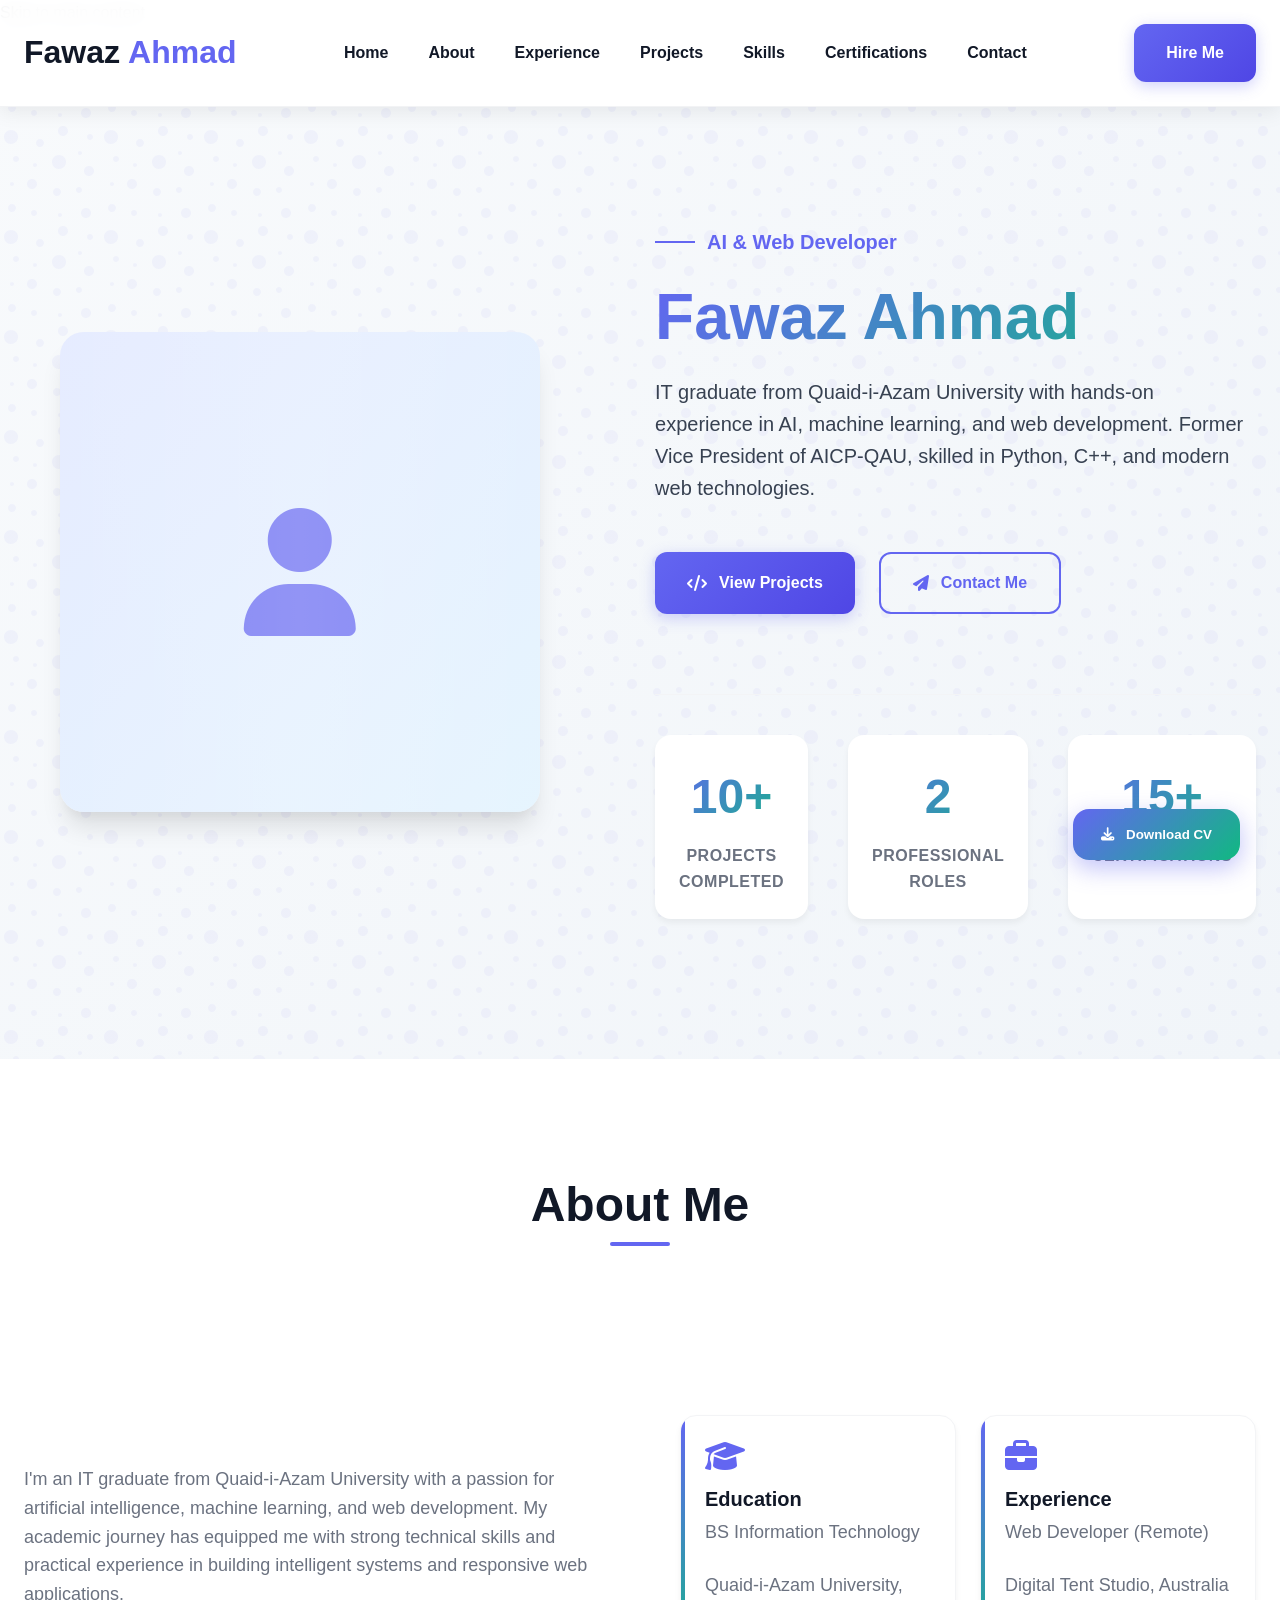
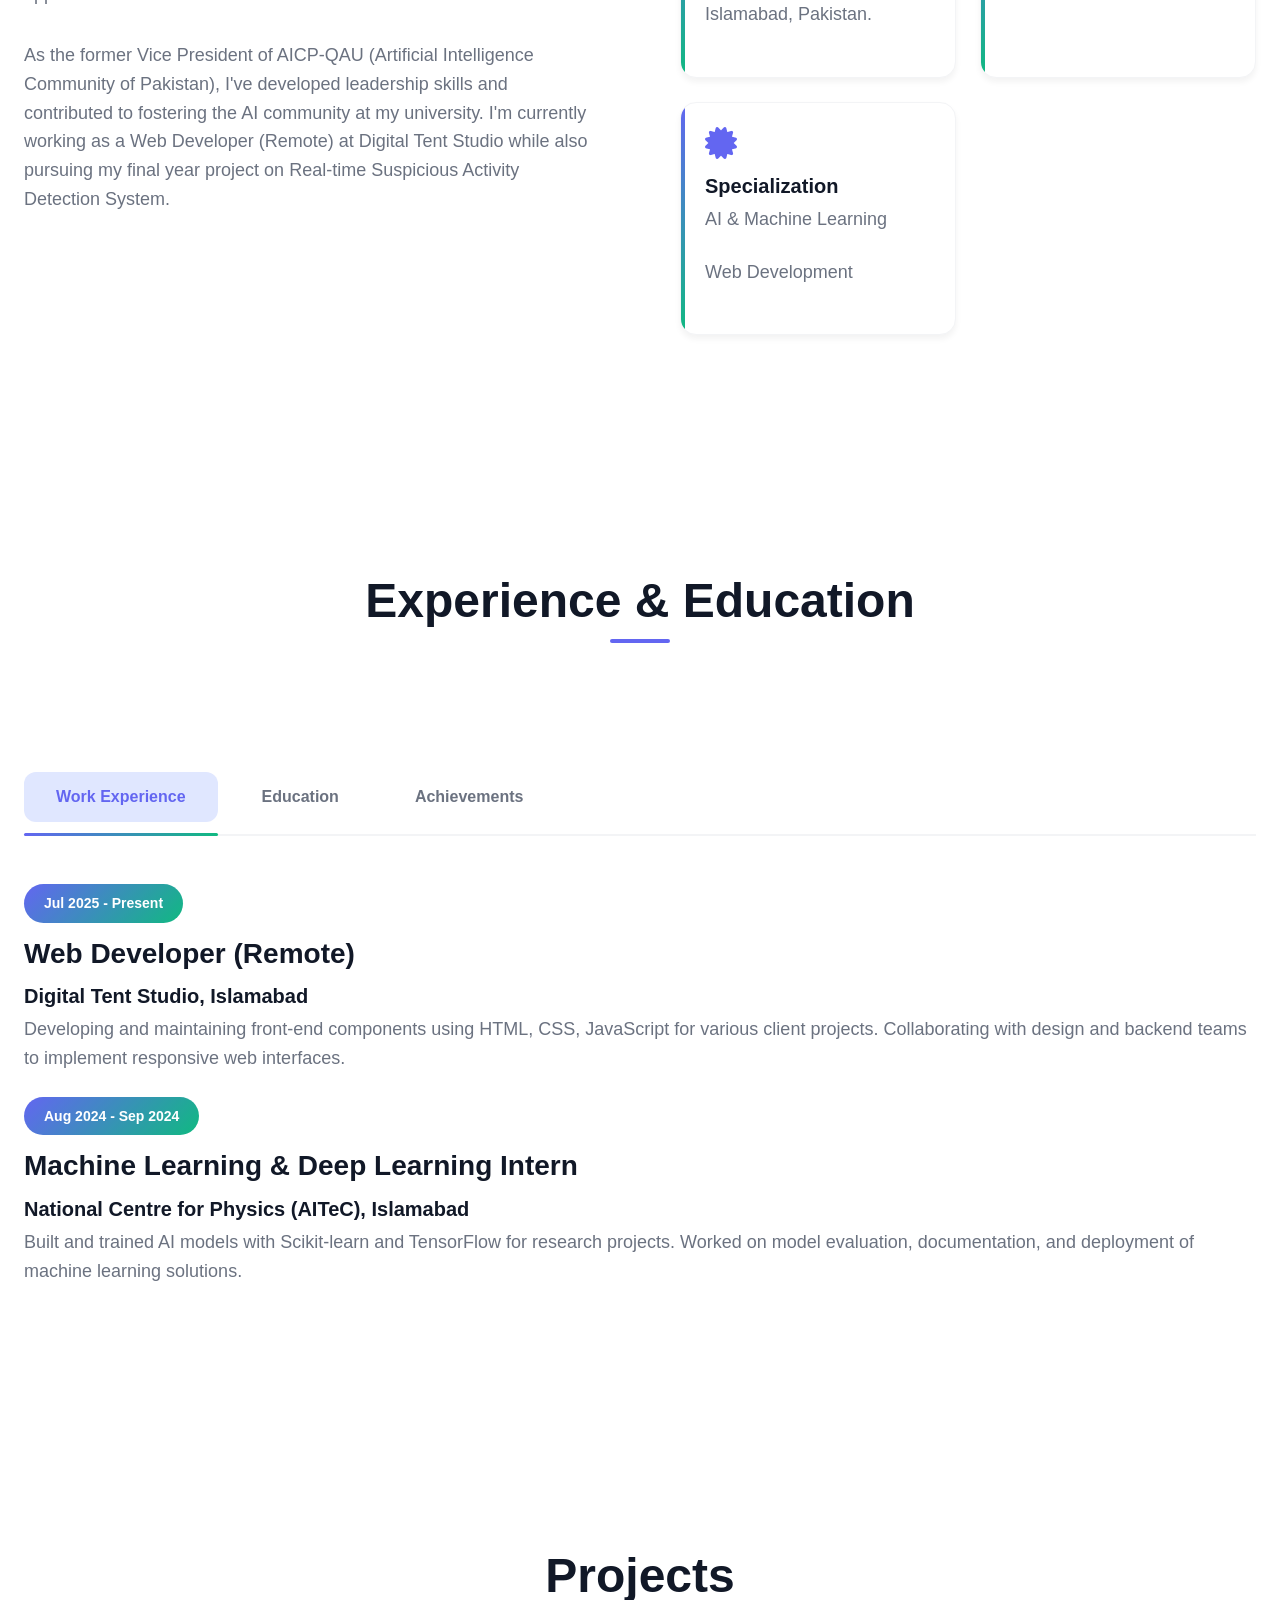
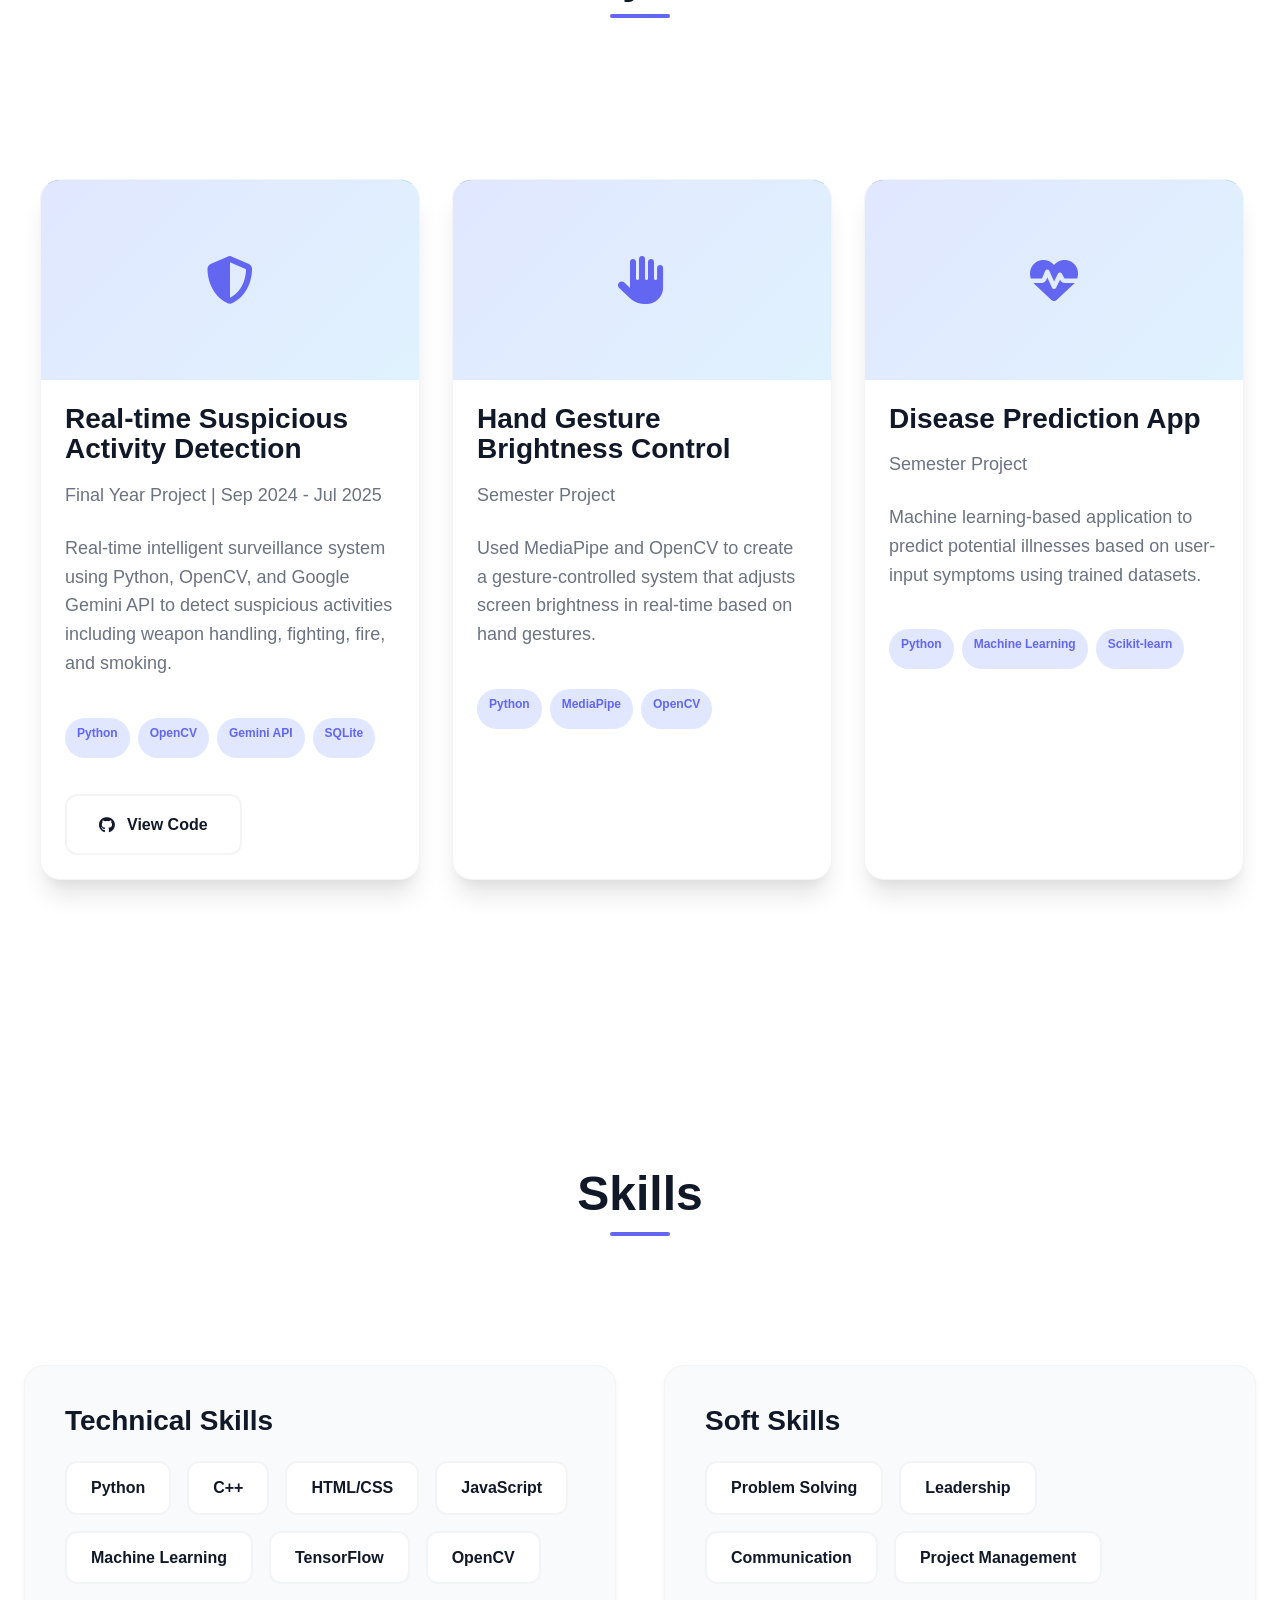
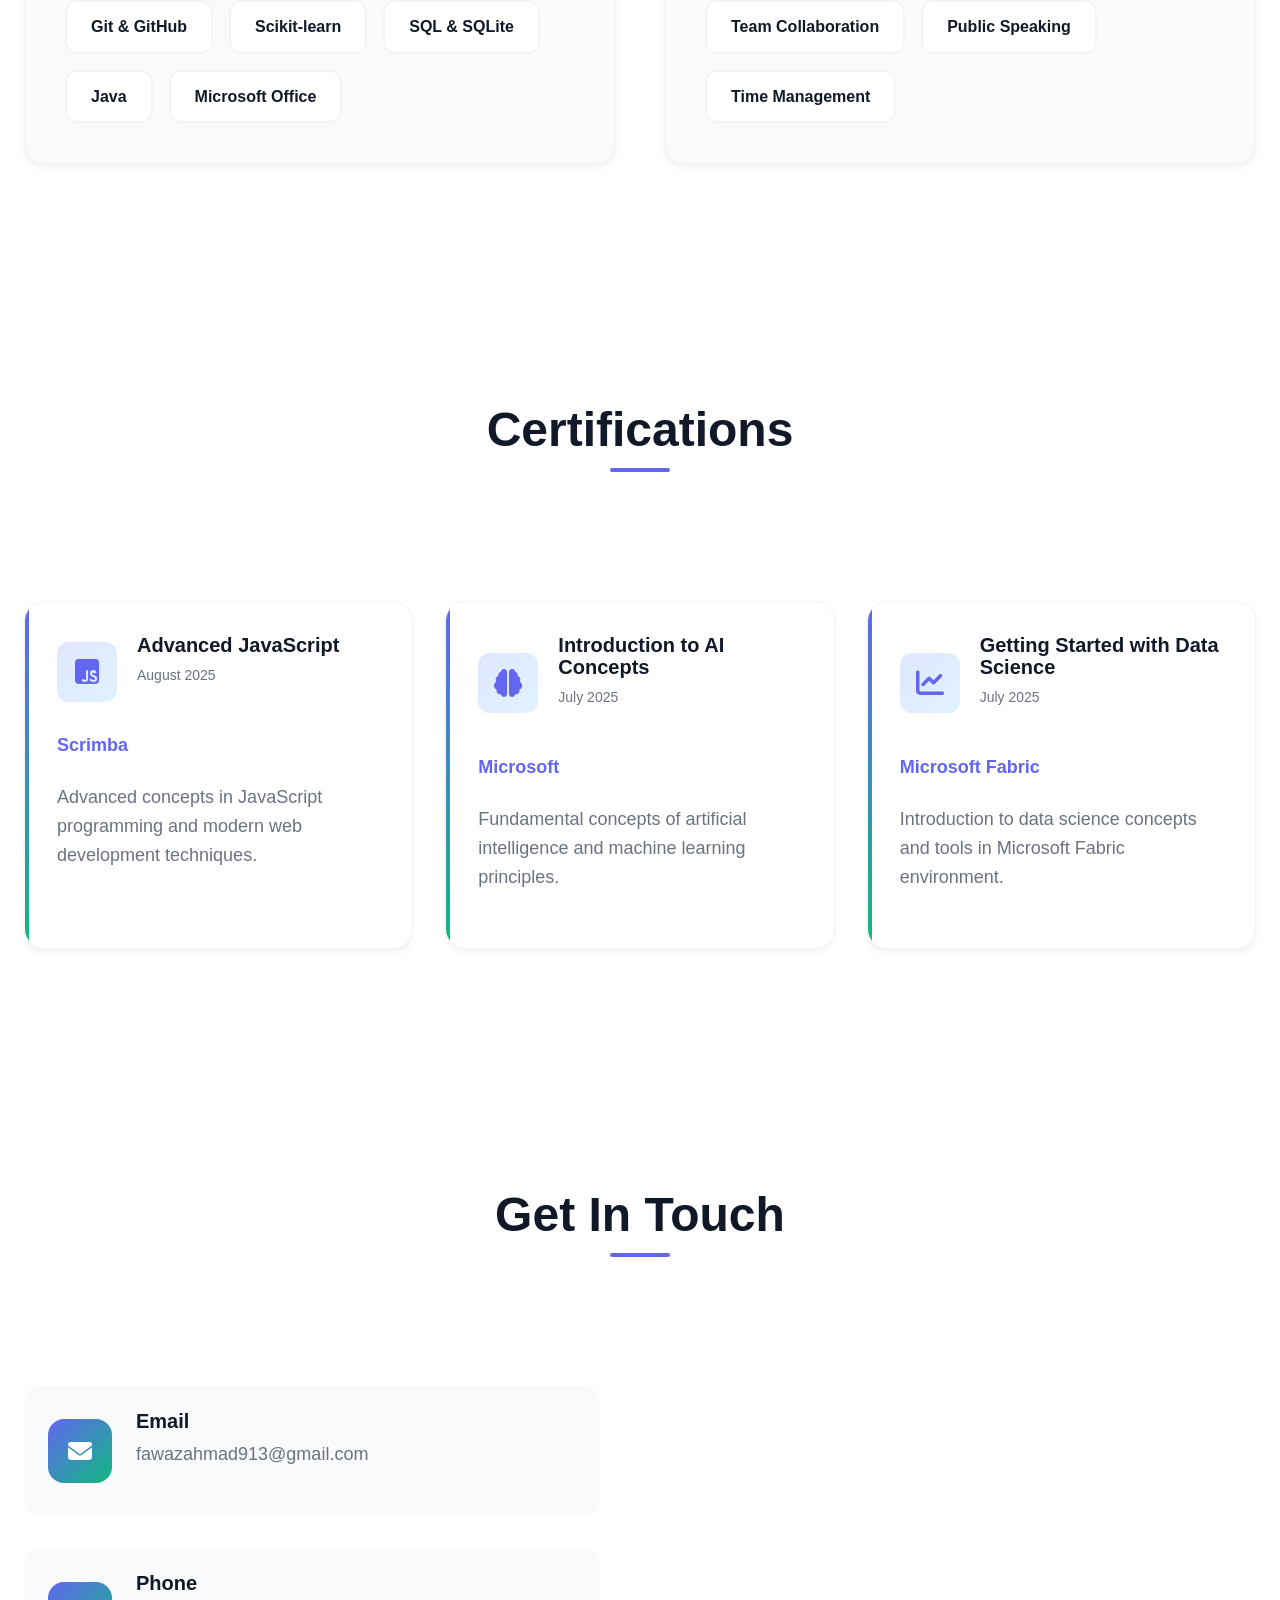
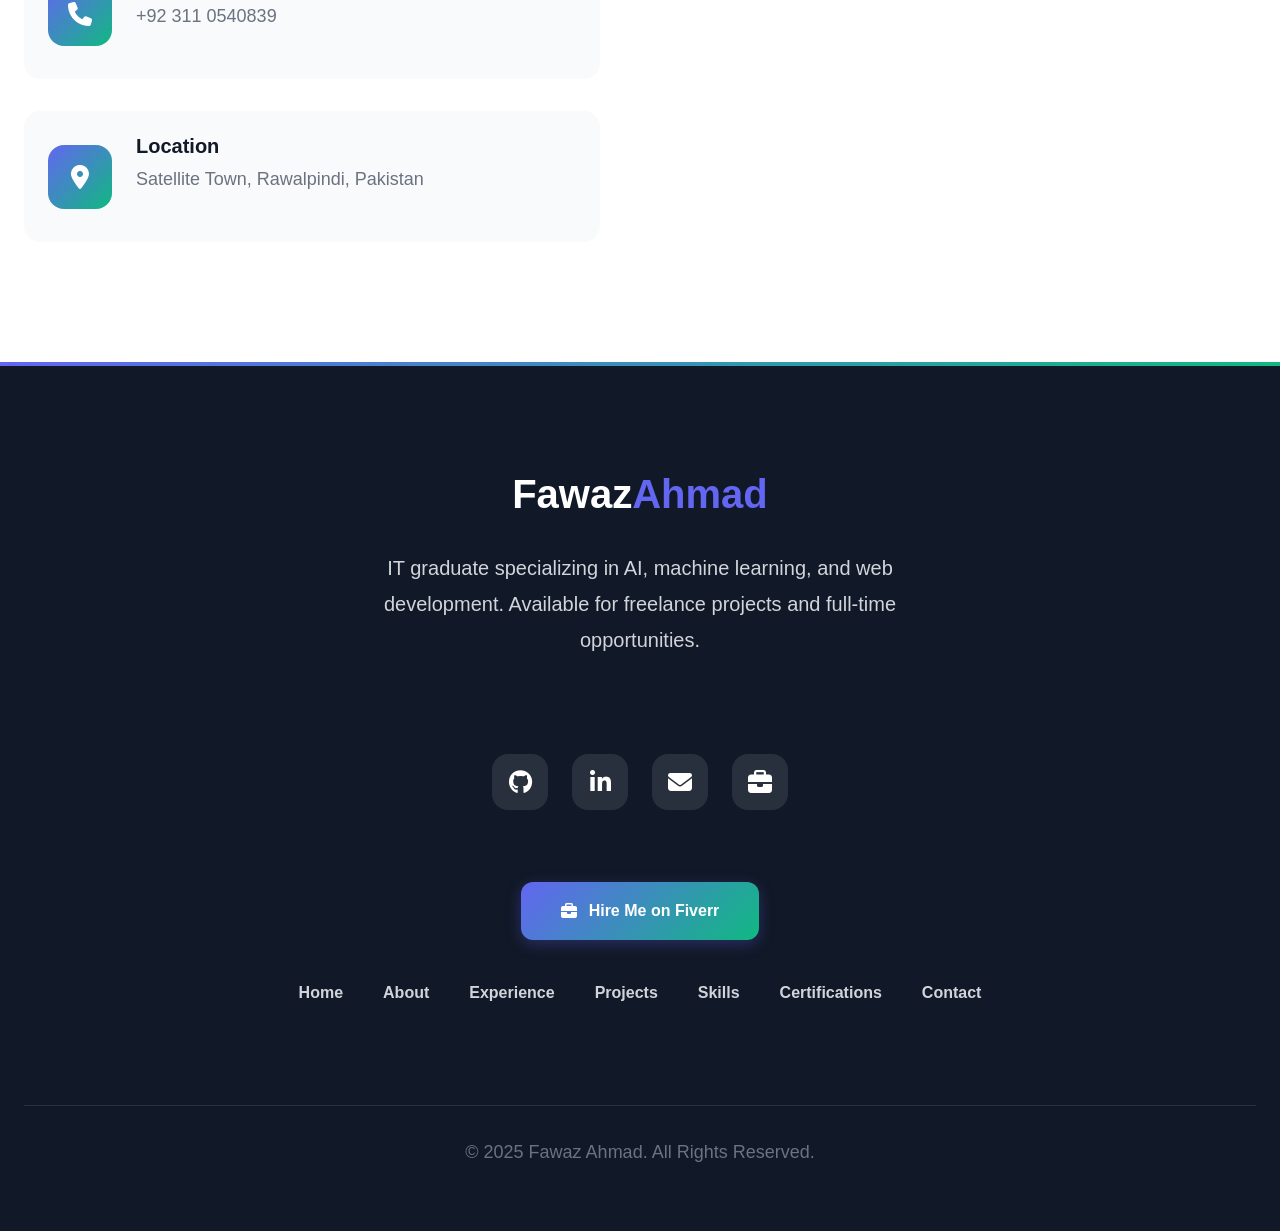
==== commit 724e99c2: "sets university details" ====
--- a/index.html
+++ b/index.html
@@ -237,22 +237,22 @@
                 <div>
                   <h4>Education</h4>
                   <p>BS Information Technology</p>
-                  <p>Quaid-i-Azam University</p>
-                </div>
-              </div>
-              <div class="info-item">
+                  <p>Quaid-i-Azam University, Islamabad, Pakistan.</p>
+                </div>
+              </div>
+              <!-- <div class="info-item">
                 <i class="fas fa-map-marker-alt"></i>
                 <div>
                   <h4>Location</h4>
                   <p>Rawalpindi, Pakistan</p>
                 </div>
-              </div>
+              </div> -->
               <div class="info-item">
                 <i class="fas fa-briefcase"></i>
                 <div>
                   <h4>Experience</h4>
                   <p>Web Developer (Remote)</p>
-                  <p>Digital Tent Studio</p>
+                  <p>Digital Tent Studio, Australia</p>
                 </div>
               </div>
               <div class="info-item">
--- a/style.css
+++ b/style.css
@@ -475,6 +475,7 @@
   font-weight: 600;
   color: var(--gray);
   cursor: pointer;
+  position: relative;
   transition: var(--transition);
   border-radius: 12px;
   font-size: 1rem;
@@ -521,9 +522,6 @@
   display: block;
 }
 
-/* REMOVED TIMELINE STRUCTURE SINCE YOU'RE NOT USING IT */
-/* .timeline, .timeline:before, .timeline-item, .timeline-icon, etc. */
-
 .timeline-date {
   display: inline-block;
   background: linear-gradient(135deg, var(--primary) 0%, var(--accent) 100%);
@@ -535,7 +533,7 @@
   margin-bottom: 16px;
 }
 
-/* Projects Section */
+/* Projects Section - FIXED FOR MOBILE */
 .projects {
   background: var(--light);
 }
@@ -574,7 +572,8 @@
   transition: var(--transition);
   border: 1px solid var(--light-gray);
   position: relative;
-  height: 480px;
+  height: auto; /* Changed from fixed height to auto */
+  min-height: 480px; /* Minimum height for desktop */
   display: flex;
   flex-direction: column;
 }
@@ -622,29 +621,11 @@
   color: var(--gray);
   margin-bottom: 16px;
   flex: 1;
-  overflow-y: auto;
-  max-height: 120px;
-  padding-right: 8px;
-  scrollbar-width: thin;
-  scrollbar-color: var(--primary-light) transparent;
-}
-
-.project-description::-webkit-scrollbar {
-  width: 4px;
-}
-
-.project-description::-webkit-scrollbar-track {
-  background: transparent;
-  border-radius: 10px;
-}
-
-.project-description::-webkit-scrollbar-thumb {
-  background: var(--primary-light);
-  border-radius: 10px;
-}
-
-.project-description::-webkit-scrollbar-thumb:hover {
-  background: var(--primary);
+  /* Removed overflow-y: auto and max-height for mobile */
+  /* overflow-y: auto; */
+  /* max-height: 120px; */
+  padding-right: 0; /* Removed padding for scrollbar */
+  /* Removed scrollbar styles */
 }
 
 .project-tech {
@@ -652,7 +633,7 @@
   flex-wrap: wrap;
   gap: 8px;
   margin: 16px 0;
-  min-height: 60px;
+  min-height: 40px; /* Reduced min-height */
 }
 
 .tech-tag {
@@ -678,12 +659,6 @@
   margin-top: 20px;
   flex-shrink: 0;
 }
-
-/* REMOVED SCROLL BUTTONS - NOT IN YOUR HTML */
-/* .scroll-buttons, .scroll-btn */
-
-/* REMOVED AUTO-SCROLL INDICATOR - NOT IN YOUR HTML */
-/* .projects-scroll-container:after */
 
 @keyframes pulse {
   0%,
@@ -1171,7 +1146,7 @@
   opacity: 0;
 }
 
-/* Notification Styles - NEEDED FOR CONTACT FORM */
+/* Notification Styles */
 .notification {
   position: fixed;
   top: 100px;
@@ -1277,7 +1252,7 @@
 
   .project-card {
     flex: 0 0 340px;
-    height: 460px;
+    min-height: 440px; /* Reduced for tablet */
   }
 
   .project-img {
@@ -1337,9 +1312,17 @@
     order: -1;
   }
 
-  /* Adjust project description for tablet */
+  /* Adjust project card for tablet */
+  .project-card {
+    flex: 0 0 300px;
+    min-height: auto; /* Auto height for tablet/mobile */
+    height: auto;
+  }
+
   .project-description {
-    max-height: 100px;
+    overflow: visible; /* Show full description */
+    max-height: none; /* Remove height limit */
+    -webkit-line-clamp: unset; /* Remove line clamp */
   }
 }
 
@@ -1395,8 +1378,9 @@
   }
 
   .project-card {
-    flex: 0 0 300px;
-    height: 440px;
+    flex: 0 0 280px;
+    min-height: auto; /* Auto height on mobile */
+    height: auto;
   }
 
   .project-img {
@@ -1409,12 +1393,14 @@
   }
 
   .project-description {
-    max-height: 90px;
     font-size: 0.9rem;
+    line-height: 1.6;
+    margin-bottom: 12px;
   }
 
   .project-tech {
-    min-height: 50px;
+    min-height: auto; /* Remove min-height */
+    margin: 12px 0;
     gap: 6px;
   }
 
@@ -1478,8 +1464,9 @@
   }
 
   .project-card {
-    flex: 0 0 280px;
-    height: 420px;
+    flex: 0 0 260px;
+    min-height: auto;
+    height: auto;
   }
 
   .project-img {
@@ -1488,13 +1475,11 @@
   }
 
   .project-description {
-    max-height: 80px;
     font-size: 0.85rem;
-    line-height: 1.4;
+    line-height: 1.5;
   }
 
   .project-tech {
-    min-height: 40px;
     margin: 12px 0;
   }
 
@@ -1529,8 +1514,7 @@
   }
 
   .project-card {
-    flex: 0 0 260px;
-    height: 400px;
+    flex: 0 0 240px;
   }
 
   .project-img {
@@ -1538,11 +1522,6 @@
     font-size: 1.75rem;
   }
 
-  .project-description {
-    max-height: 70px;
-    font-size: 0.8rem;
-  }
-
   .project-content {
     padding: 16px;
   }
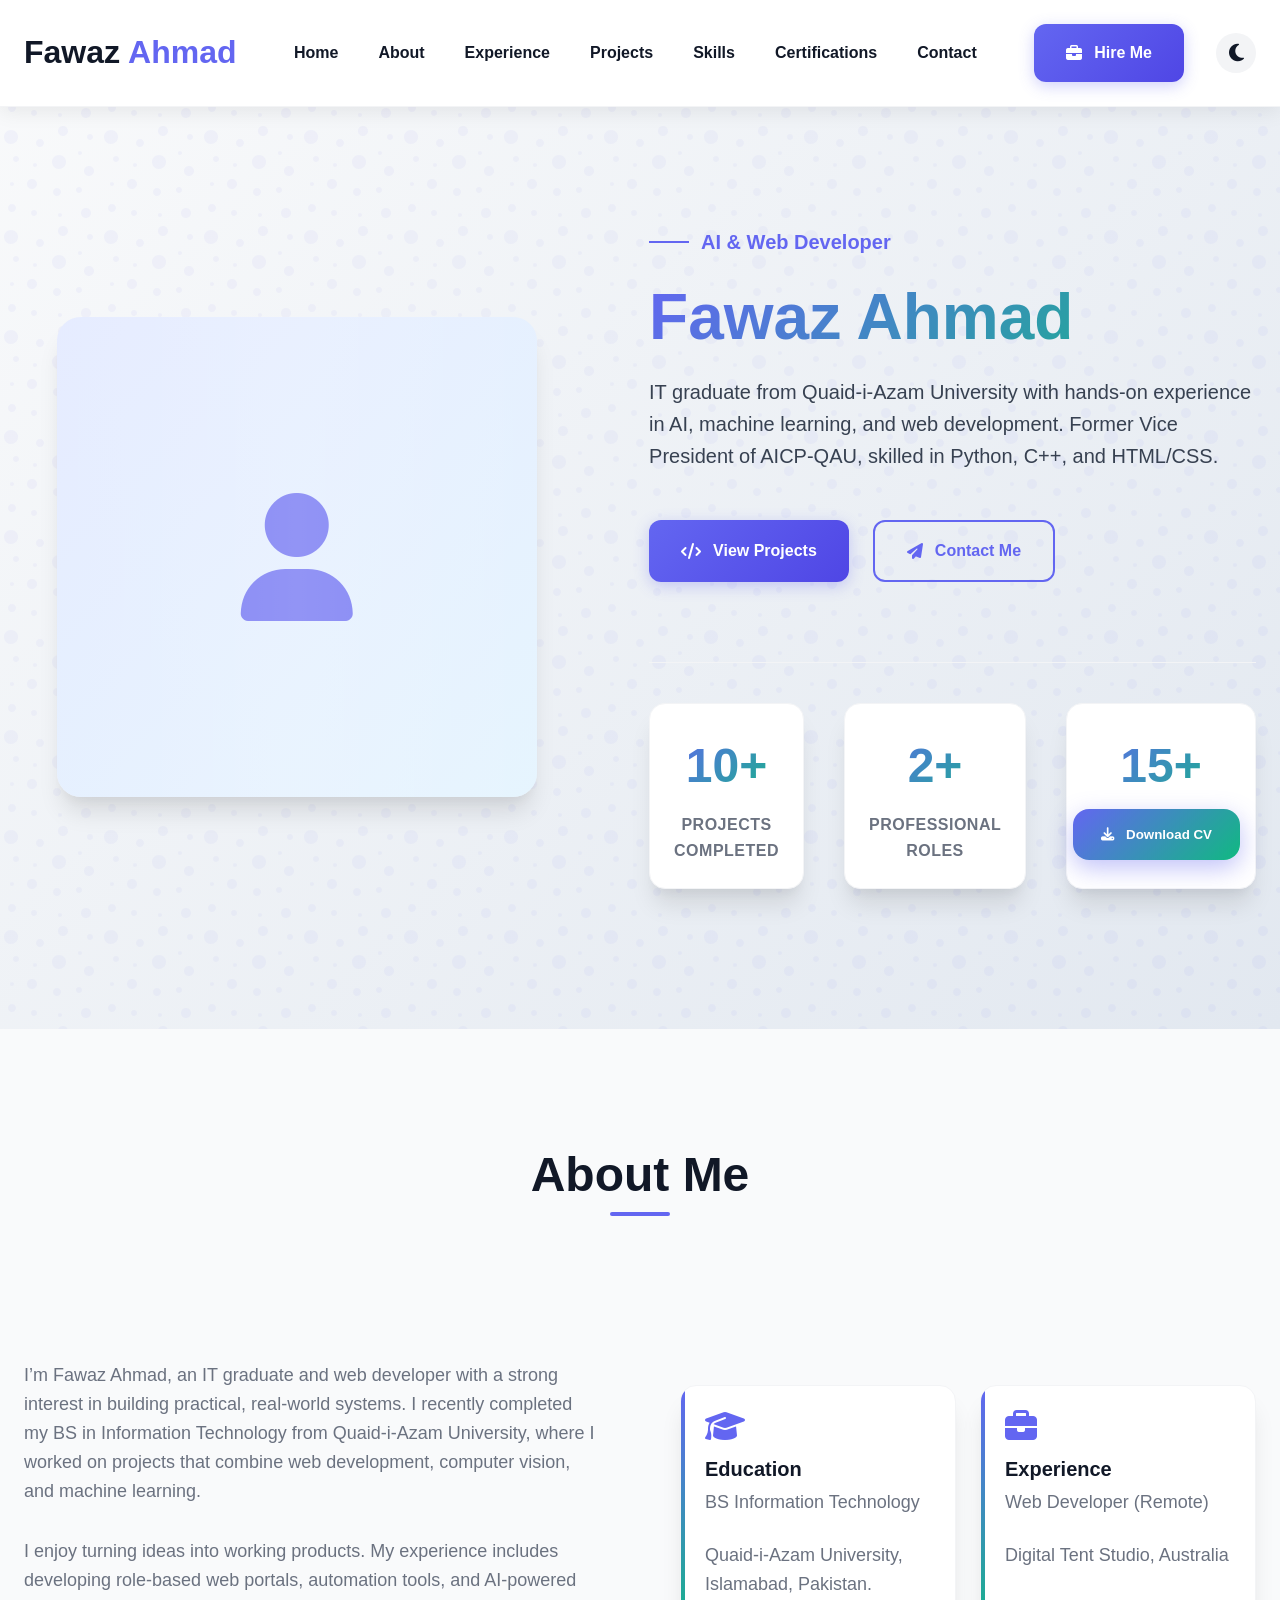
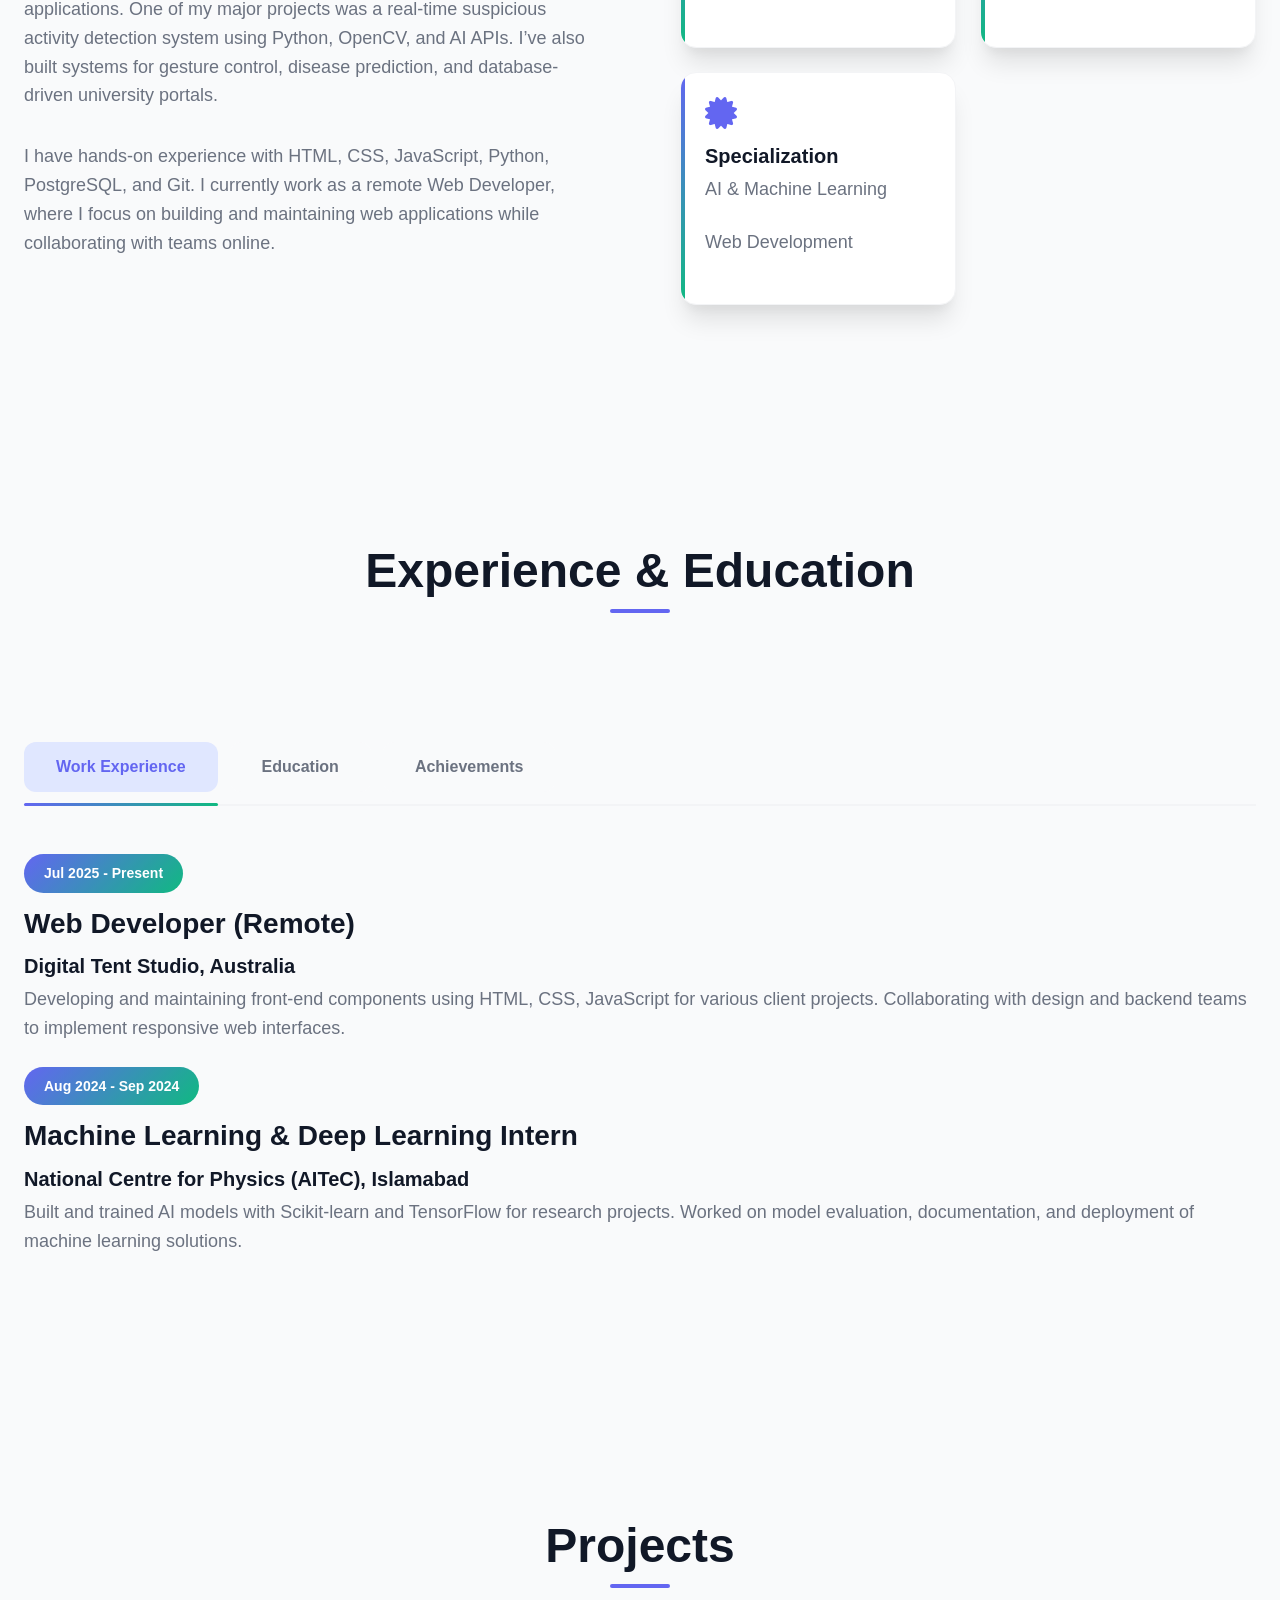
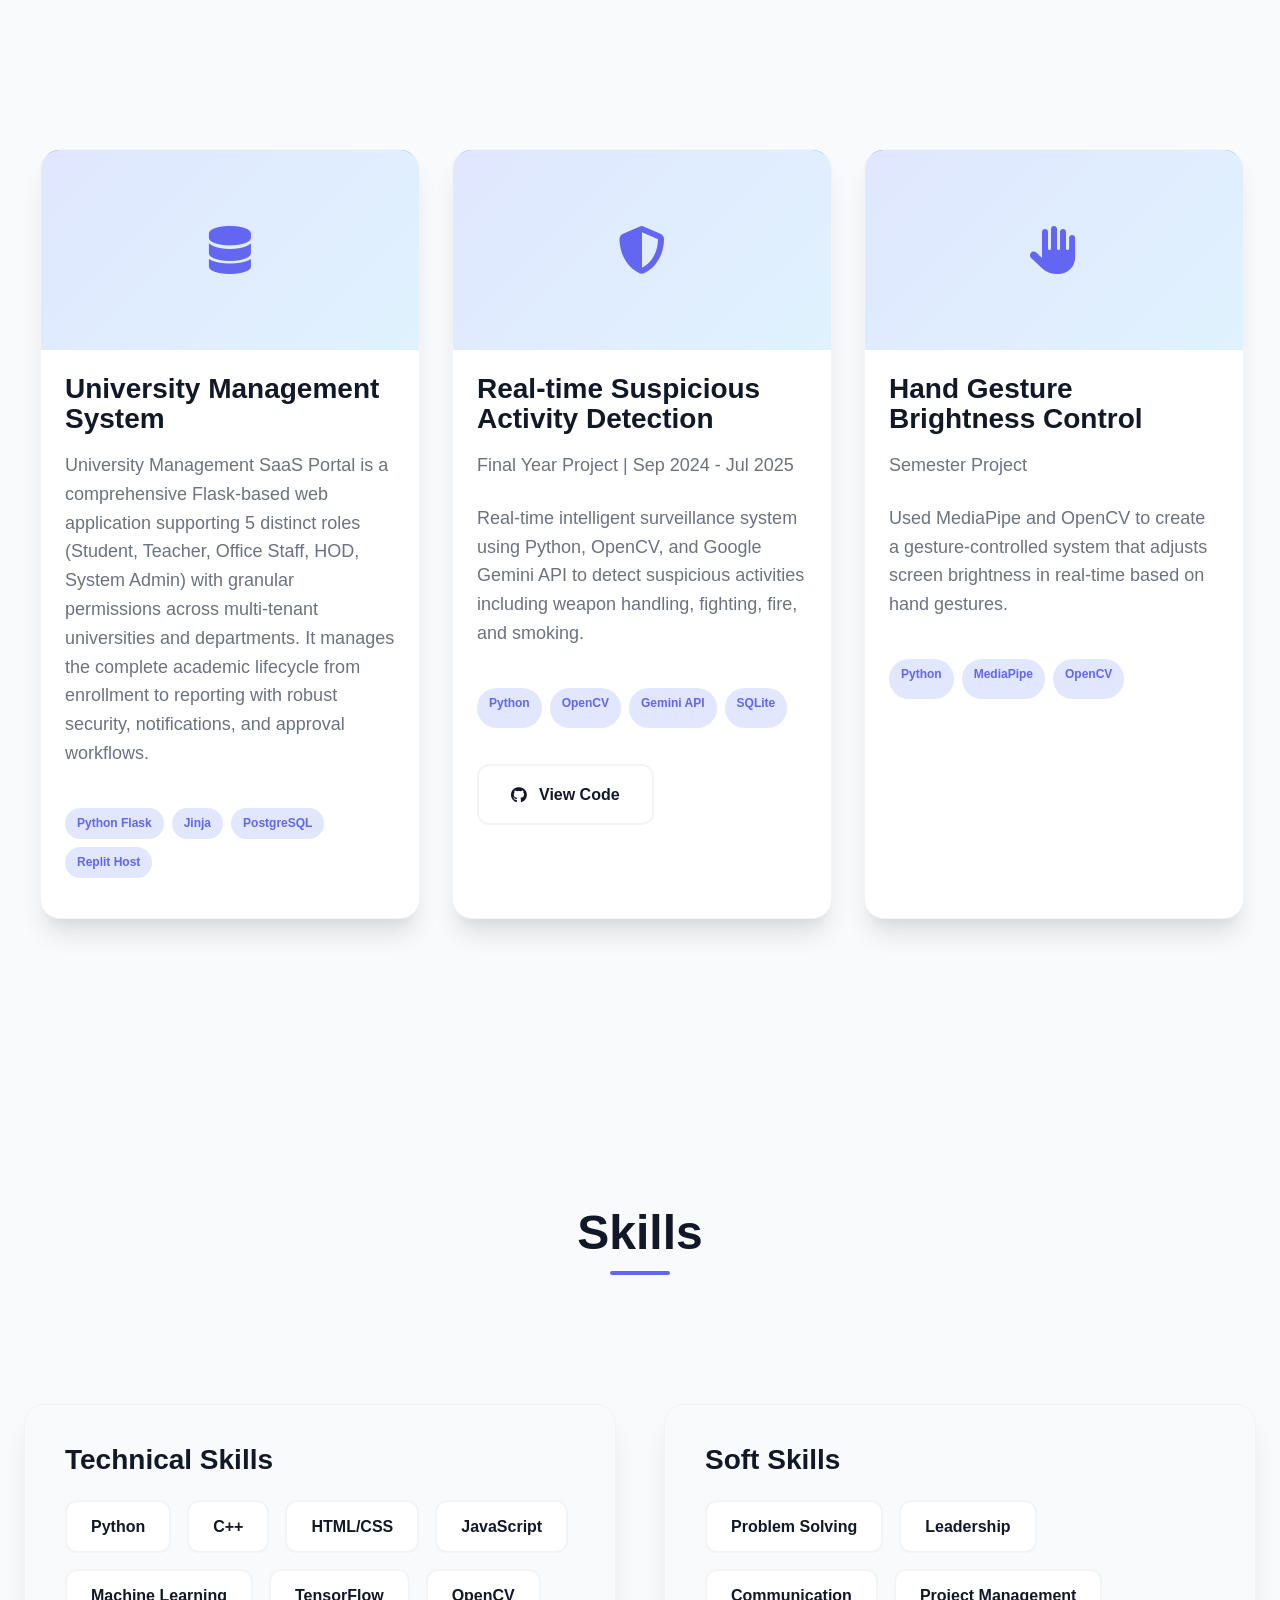
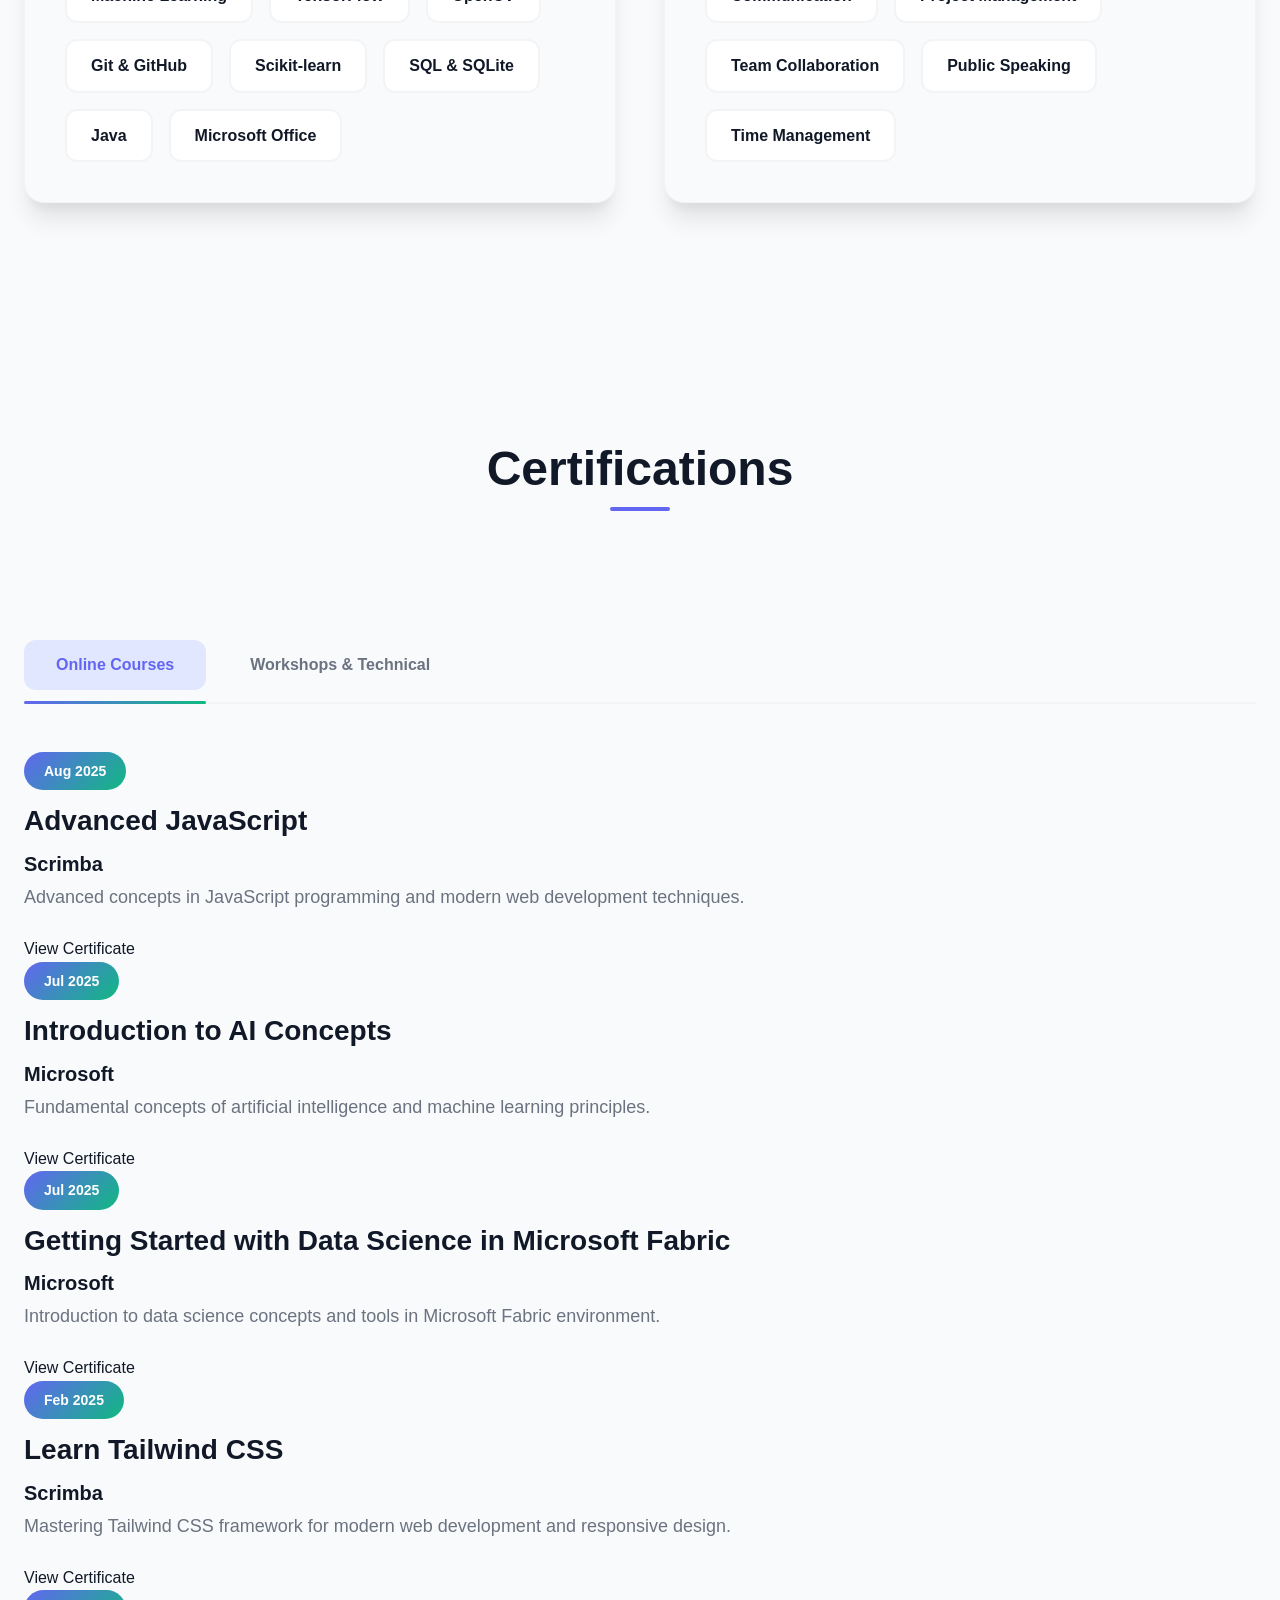
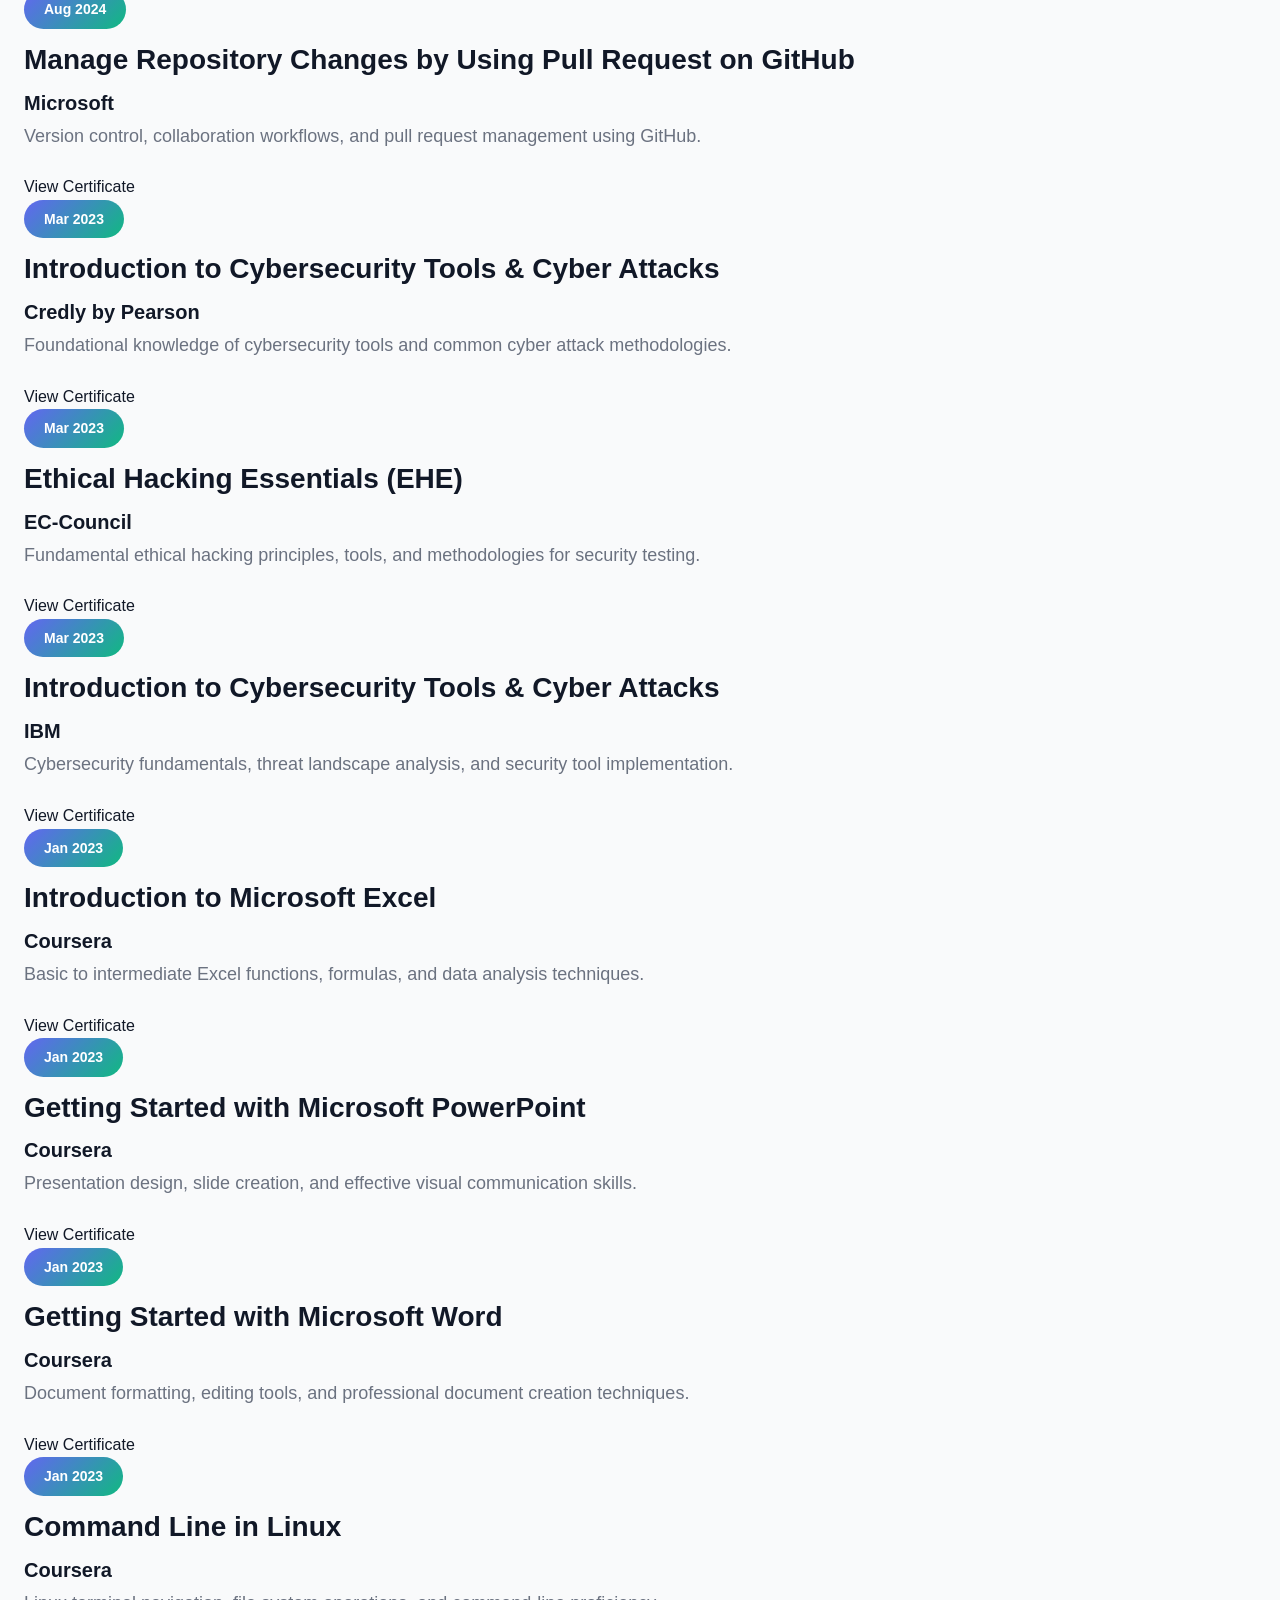
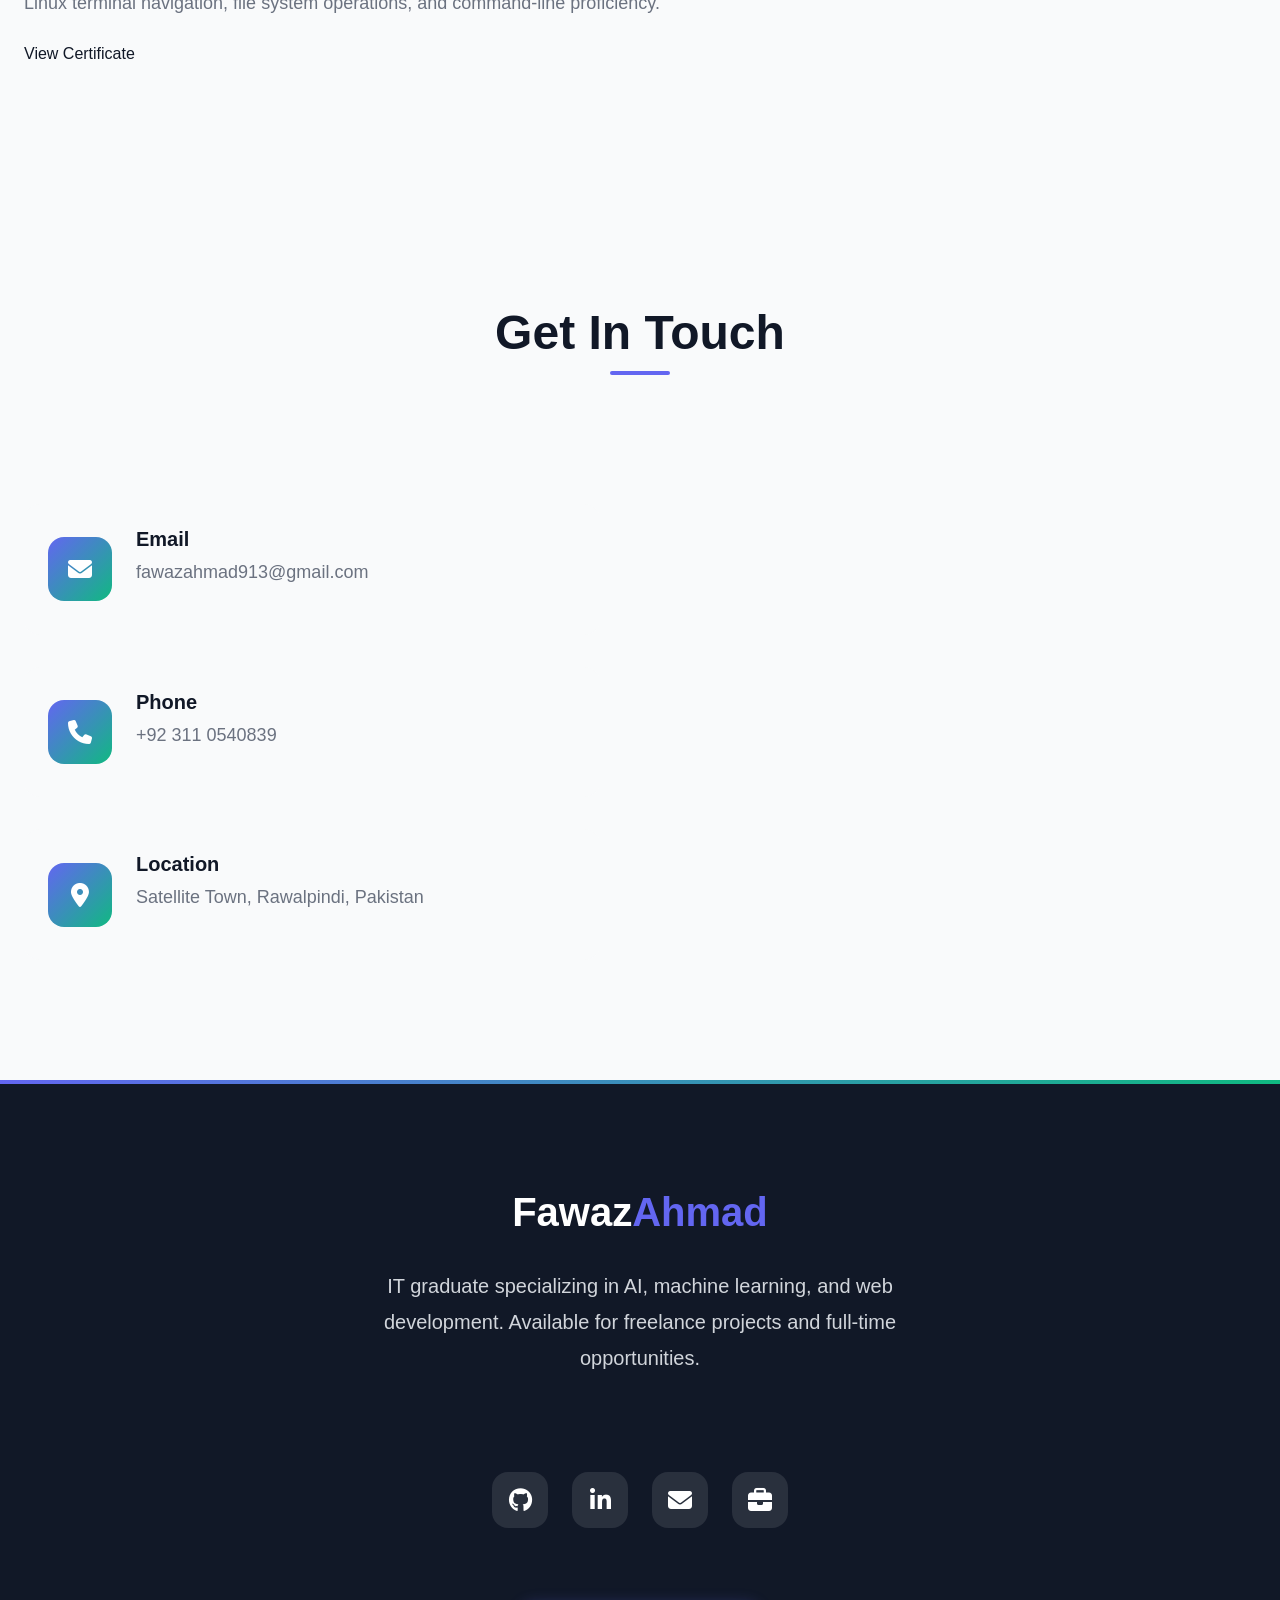
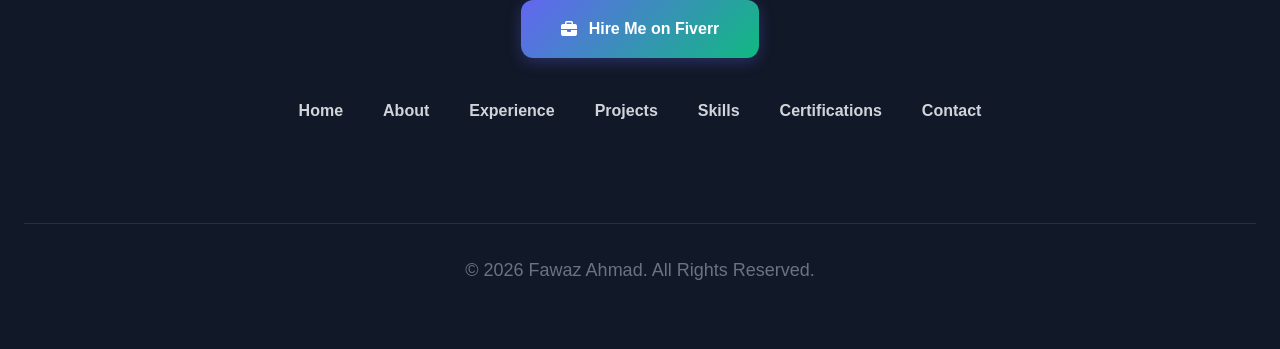
==== commit 78d4efc6: "sets complete portfolio" ====
--- a/index.html
+++ b/index.html
@@ -133,9 +133,14 @@
           </ul>
         </nav>
         <div class="cta-buttons">
-          <a href="#contact" class="btn btn-primary" aria-label="Hire me"
-            >Hire Me</a
+          <a
+            href="https://www.fiverr.com/fawaz03/buying?source=avatar_menu_profile"
+            target="_blank"
+            rel="noopener noreferrer"
+            class="btn btn-primary"
           >
+            <i class="fas fa-briefcase"></i> Hire Me
+          </a>
         </div>
       </div>
     </header>
@@ -178,8 +183,7 @@
             <p class="hero-description">
               IT graduate from Quaid-i-Azam University with hands-on experience
               in AI, machine learning, and web development. Former Vice
-              President of AICP-QAU, skilled in Python, C++, and modern web
-              technologies.
+              President of AICP-QAU, skilled in Python, C++, and HTML/CSS.
             </p>
             <div class="hero-btns">
               <a href="#projects" class="btn btn-primary">
@@ -216,19 +220,26 @@
           <div class="about-content">
             <div class="about-text">
               <p>
-                I'm an IT graduate from Quaid-i-Azam University with a passion
-                for artificial intelligence, machine learning, and web
-                development. My academic journey has equipped me with strong
-                technical skills and practical experience in building
-                intelligent systems and responsive web applications.
-              </p>
-              <p>
-                As the former Vice President of AICP-QAU (Artificial
-                Intelligence Community of Pakistan), I've developed leadership
-                skills and contributed to fostering the AI community at my
-                university. I'm currently working as a Web Developer (Remote) at
-                Digital Tent Studio while also pursuing my final year project on
-                Real-time Suspicious Activity Detection System.
+                I’m Fawaz Ahmad, an IT graduate and web developer with a strong
+                interest in building practical, real-world systems. I recently
+                completed my BS in Information Technology from Quaid-i-Azam
+                University, where I worked on projects that combine web
+                development, computer vision, and machine learning.
+              </p>
+              <p>
+                I enjoy turning ideas into working products. My experience
+                includes developing role-based web portals, automation tools,
+                and AI-powered applications. One of my major projects was a
+                real-time suspicious activity detection system using Python,
+                OpenCV, and AI APIs. I’ve also built systems for gesture
+                control, disease prediction, and database-driven university
+                portals.
+              </p>
+              <p>
+                I have hands-on experience with HTML, CSS, JavaScript, Python,
+                PostgreSQL, and Git. I currently work as a remote Web Developer,
+                where I focus on building and maintaining web applications while
+                collaborating with teams online.
               </p>
             </div>
             <div class="about-info">
@@ -288,7 +299,7 @@
             <div class="timeline-item">
               <span class="timeline-date">Jul 2025 - Present</span>
               <h3>Web Developer (Remote)</h3>
-              <h4>Digital Tent Studio, Islamabad</h4>
+              <h4>Digital Tent Studio, Australia</h4>
               <p>
                 Developing and maintaining front-end components using HTML, CSS,
                 JavaScript for various client projects. Collaborating with
@@ -315,7 +326,6 @@
               <p>
                 GPA: 3.3/4.0 | EQF Level 6. Focus on Artificial Intelligence,
                 Machine Learning, Software Development, and Web Technologies.
-                Active member of AICP and IIT Society.
               </p>
             </div>
           </div>
@@ -339,6 +349,32 @@
               <p>
                 Participated in national-level computing competition showcasing
                 technical projects and innovations.
+              </p>
+            </div>
+            <div class="timeline-item">
+              <span class="timeline-date">2025</span>
+              <h3>Organize Open House</h3>
+              <h4>
+                Institute of Information Technology, Quaid-i-Azam University,
+                Islamabad
+              </h4>
+              <p>
+                Managed the Open House event for Final Year Students at
+                Quaid-i-Azam University, coordinating logistics and student
+                engagement.
+              </p>
+            </div>
+            <div class="timeline-item">
+              <span class="timeline-date">2025</span>
+              <h3>
+                Certificate for Organizing International Workshop on Microsoft
+                Technologies
+              </h3>
+              <h4>Pak-Finland Capacity Building Initiative (Phase-l)</h4>
+              <h4>Quaid-i-Azam University, Islamabad</h4>
+              <p>
+                Organized a workshop on Microsoft Technologies under the
+                Pak-Finland initiative at Quaid-i-Azam University.
               </p>
             </div>
           </div>
@@ -352,6 +388,30 @@
             <h2>Projects</h2>
           </div>
           <div class="projects-scroll-container" id="projectsContainer">
+            <div class="project-card">
+              <div class="project-img">
+                <i class="fas fa-database"></i>
+              </div>
+              <div class="project-content">
+                <h3>University Management System</h3>
+                <!-- <p>Final Year Project | Sep 2024 - Jul 2025</p> -->
+                <p>
+                  University Management SaaS Portal is a comprehensive
+                  Flask-based web application supporting 5 distinct roles
+                  (Student, Teacher, Office Staff, HOD, System Admin) with
+                  granular permissions across multi-tenant universities and
+                  departments. It manages the complete academic lifecycle from
+                  enrollment to reporting with robust security, notifications,
+                  and approval workflows.
+                </p>
+                <div class="project-tech">
+                  <span class="tech-tag">Python Flask</span>
+                  <span class="tech-tag">Jinja</span>
+                  <span class="tech-tag">PostgreSQL</span>
+                  <span class="tech-tag">Replit Host</span>
+                </div>
+              </div>
+            </div>
             <!-- Project 1 -->
             <div class="project-card">
               <div class="project-img">
@@ -546,57 +606,323 @@
           <div class="section-title">
             <h2>Certifications</h2>
           </div>
-          <div class="certifications-grid">
-            <!-- Online Courses -->
-            <div class="certification-card">
-              <div class="cert-header">
-                <div class="cert-icon">
-                  <i class="fab fa-js-square"></i>
-                </div>
-                <div>
-                  <h4>Advanced JavaScript</h4>
-                  <p class="cert-date">August 2025</p>
-                </div>
-              </div>
-              <p class="cert-provider">Scrimba</p>
+
+          <div class="experience-tabs">
+            <button class="tab-btn active" data-tab="online-courses">
+              Online Courses
+            </button>
+            <button class="tab-btn" data-tab="workshops">
+              Workshops & Technical
+            </button>
+          </div>
+
+          <!-- Online Courses Tab Content -->
+          <div class="tab-content active" id="online-courses-content">
+            <div class="timeline-item">
+              <span class="timeline-date">Aug 2025</span>
+              <h3>Advanced JavaScript</h3>
+              <h4>Scrimba</h4>
               <p>
                 Advanced concepts in JavaScript programming and modern web
                 development techniques.
               </p>
-            </div>
-
-            <div class="certification-card">
-              <div class="cert-header">
-                <div class="cert-icon">
-                  <i class="fas fa-brain"></i>
-                </div>
-                <div>
-                  <h4>Introduction to AI Concepts</h4>
-                  <p class="cert-date">July 2025</p>
-                </div>
-              </div>
-              <p class="cert-provider">Microsoft</p>
+              <div class="certificate-link">
+                <a
+                  href="https://drive.google.com/drive/folders/1HNJyuGa7X8BGhvyGqB62KSmaf2tzu-ez?usp=drive_link"
+                  target="_blank"
+                  rel="noopener"
+                >
+                  View Certificate
+                </a>
+              </div>
+            </div>
+
+            <div class="timeline-item">
+              <span class="timeline-date">Jul 2025</span>
+              <h3>Introduction to AI Concepts</h3>
+              <h4>Microsoft</h4>
               <p>
                 Fundamental concepts of artificial intelligence and machine
                 learning principles.
               </p>
-            </div>
-
-            <div class="certification-card">
-              <div class="cert-header">
-                <div class="cert-icon">
-                  <i class="fas fa-chart-line"></i>
-                </div>
-                <div>
-                  <h4>Getting Started with Data Science</h4>
-                  <p class="cert-date">July 2025</p>
-                </div>
-              </div>
-              <p class="cert-provider">Microsoft Fabric</p>
+              <div class="certificate-link">
+                <a
+                  href="https://drive.google.com/drive/folders/1HNJyuGa7X8BGhvyGqB62KSmaf2tzu-ez?usp=drive_link"
+                  target="_blank"
+                  rel="noopener"
+                >
+                  View Certificate
+                </a>
+              </div>
+            </div>
+
+            <div class="timeline-item">
+              <span class="timeline-date">Jul 2025</span>
+              <h3>Getting Started with Data Science in Microsoft Fabric</h3>
+              <h4>Microsoft</h4>
               <p>
                 Introduction to data science concepts and tools in Microsoft
                 Fabric environment.
               </p>
+              <div class="certificate-link">
+                <a
+                  href="https://drive.google.com/drive/folders/1HNJyuGa7X8BGhvyGqB62KSmaf2tzu-ez?usp=drive_link"
+                  target="_blank"
+                  rel="noopener"
+                >
+                  View Certificate
+                </a>
+              </div>
+            </div>
+
+            <div class="timeline-item">
+              <span class="timeline-date">Feb 2025</span>
+              <h3>Learn Tailwind CSS</h3>
+              <h4>Scrimba</h4>
+              <p>
+                Mastering Tailwind CSS framework for modern web development and
+                responsive design.
+              </p>
+              <div class="certificate-link">
+                <a
+                  href="https://drive.google.com/drive/folders/1HNJyuGa7X8BGhvyGqB62KSmaf2tzu-ez?usp=drive_link"
+                  target="_blank"
+                  rel="noopener"
+                >
+                  View Certificate
+                </a>
+              </div>
+            </div>
+
+            <div class="timeline-item">
+              <span class="timeline-date">Aug 2024</span>
+              <h3>Manage Repository Changes by Using Pull Request on GitHub</h3>
+              <h4>Microsoft</h4>
+              <p>
+                Version control, collaboration workflows, and pull request
+                management using GitHub.
+              </p>
+              <div class="certificate-link">
+                <a
+                  href="https://drive.google.com/drive/folders/1HNJyuGa7X8BGhvyGqB62KSmaf2tzu-ez?usp=drive_link"
+                  target="_blank"
+                  rel="noopener"
+                >
+                  View Certificate
+                </a>
+              </div>
+            </div>
+
+            <div class="timeline-item">
+              <span class="timeline-date">Mar 2023</span>
+              <h3>Introduction to Cybersecurity Tools & Cyber Attacks</h3>
+              <h4>Credly by Pearson</h4>
+              <p>
+                Foundational knowledge of cybersecurity tools and common cyber
+                attack methodologies.
+              </p>
+              <div class="certificate-link">
+                <a
+                  href="https://drive.google.com/drive/folders/1HNJyuGa7X8BGhvyGqB62KSmaf2tzu-ez?usp=drive_link"
+                  target="_blank"
+                  rel="noopener"
+                >
+                  View Certificate
+                </a>
+              </div>
+            </div>
+
+            <div class="timeline-item">
+              <span class="timeline-date">Mar 2023</span>
+              <h3>Ethical Hacking Essentials (EHE)</h3>
+              <h4>EC-Council</h4>
+              <p>
+                Fundamental ethical hacking principles, tools, and methodologies
+                for security testing.
+              </p>
+              <div class="certificate-link">
+                <a
+                  href="https://drive.google.com/drive/folders/1HNJyuGa7X8BGhvyGqB62KSmaf2tzu-ez?usp=drive_link"
+                  target="_blank"
+                  rel="noopener"
+                >
+                  View Certificate
+                </a>
+              </div>
+            </div>
+
+            <div class="timeline-item">
+              <span class="timeline-date">Mar 2023</span>
+              <h3>Introduction to Cybersecurity Tools & Cyber Attacks</h3>
+              <h4>IBM</h4>
+              <p>
+                Cybersecurity fundamentals, threat landscape analysis, and
+                security tool implementation.
+              </p>
+              <div class="certificate-link">
+                <a
+                  href="https://drive.google.com/drive/folders/1HNJyuGa7X8BGhvyGqB62KSmaf2tzu-ez?usp=drive_link"
+                  target="_blank"
+                  rel="noopener"
+                >
+                  View Certificate
+                </a>
+              </div>
+            </div>
+
+            <div class="timeline-item">
+              <span class="timeline-date">Jan 2023</span>
+              <h3>Introduction to Microsoft Excel</h3>
+              <h4>Coursera</h4>
+              <p>
+                Basic to intermediate Excel functions, formulas, and data
+                analysis techniques.
+              </p>
+              <div class="certificate-link">
+                <a
+                  href="https://drive.google.com/drive/folders/1HNJyuGa7X8BGhvyGqB62KSmaf2tzu-ez?usp=drive_link"
+                  target="_blank"
+                  rel="noopener"
+                >
+                  View Certificate
+                </a>
+              </div>
+            </div>
+
+            <div class="timeline-item">
+              <span class="timeline-date">Jan 2023</span>
+              <h3>Getting Started with Microsoft PowerPoint</h3>
+              <h4>Coursera</h4>
+              <p>
+                Presentation design, slide creation, and effective visual
+                communication skills.
+              </p>
+              <div class="certificate-link">
+                <a
+                  href="https://drive.google.com/drive/folders/1HNJyuGa7X8BGhvyGqB62KSmaf2tzu-ez?usp=drive_link"
+                  target="_blank"
+                  rel="noopener"
+                >
+                  View Certificate
+                </a>
+              </div>
+            </div>
+
+            <div class="timeline-item">
+              <span class="timeline-date">Jan 2023</span>
+              <h3>Getting Started with Microsoft Word</h3>
+              <h4>Coursera</h4>
+              <p>
+                Document formatting, editing tools, and professional document
+                creation techniques.
+              </p>
+              <div class="certificate-link">
+                <a
+                  href="https://drive.google.com/drive/folders/1HNJyuGa7X8BGhvyGqB62KSmaf2tzu-ez?usp=drive_link"
+                  target="_blank"
+                  rel="noopener"
+                >
+                  View Certificate
+                </a>
+              </div>
+            </div>
+
+            <div class="timeline-item">
+              <span class="timeline-date">Jan 2023</span>
+              <h3>Command Line in Linux</h3>
+              <h4>Coursera</h4>
+              <p>
+                Linux terminal navigation, file system operations, and
+                command-line proficiency.
+              </p>
+              <div class="certificate-link">
+                <a
+                  href="https://drive.google.com/drive/folders/1HNJyuGa7X8BGhvyGqB62KSmaf2tzu-ez?usp=drive_link"
+                  target="_blank"
+                  rel="noopener"
+                >
+                  View Certificate
+                </a>
+              </div>
+            </div>
+          </div>
+
+          <!-- Workshops & Technical Tab Content -->
+          <div class="tab-content" id="workshops-content">
+            <div class="timeline-item">
+              <span class="timeline-date">May 2025</span>
+              <h3>CCNA: Introduction to Networks</h3>
+              <h4>Cisco</h4>
+              <p>
+                Networking fundamentals, TCP/IP protocols, and Cisco network
+                device configuration.
+              </p>
+              <div class="certificate-link">
+                <a
+                  href="https://drive.google.com/drive/folders/1onVU3PnOjUgRbx2ORAL0BiPyVLSFprOl?usp=drive_link"
+                  target="_blank"
+                  rel="noopener"
+                >
+                  View Certificate
+                </a>
+              </div>
+            </div>
+
+            <div class="timeline-item">
+              <span class="timeline-date">May 2025</span>
+              <h3>Cisco Packet Tracer</h3>
+              <h4>Ezxprt</h4>
+              <p>
+                Network simulation, configuration, and troubleshooting using
+                Cisco Packet Tracer.
+              </p>
+              <div class="certificate-link">
+                <a
+                  href="https://drive.google.com/drive/folders/1onVU3PnOjUgRbx2ORAL0BiPyVLSFprOl?usp=drive_link"
+                  target="_blank"
+                  rel="noopener"
+                >
+                  View Certificate
+                </a>
+              </div>
+            </div>
+
+            <div class="timeline-item">
+              <span class="timeline-date">May 2025</span>
+              <h3>VMware Workstation</h3>
+              <h4>Ezxprt</h4>
+              <p>
+                Virtualization concepts, VM creation, management, and network
+                configuration.
+              </p>
+              <div class="certificate-link">
+                <a
+                  href="https://drive.google.com/drive/folders/1onVU3PnOjUgRbx2ORAL0BiPyVLSFprOl?usp=drive_link"
+                  target="_blank"
+                  rel="noopener"
+                >
+                  View Certificate
+                </a>
+              </div>
+            </div>
+
+            <div class="timeline-item">
+              <span class="timeline-date">Jan 2025</span>
+              <h3>International Workshop on Microsoft Technologies</h3>
+              <h4>Pak-Finland Initiative at Quaid-i-Azam University</h4>
+              <p>
+                Advanced Microsoft technologies, cloud services, and enterprise
+                solution deployment.
+              </p>
+              <div class="certificate-link">
+                <a
+                  href="https://drive.google.com/drive/folders/1onVU3PnOjUgRbx2ORAL0BiPyVLSFprOl?usp=drive_link"
+                  target="_blank"
+                  rel="noopener"
+                >
+                  View Certificate
+                </a>
+              </div>
             </div>
           </div>
         </div>
--- a/style.css
+++ b/style.css
@@ -14,6 +14,56 @@
   --transition: all 0.3s cubic-bezier(0.4, 0, 0.2, 1);
 }
 
+/* Dark theme variables - AUTO based on prefers-color-scheme */
+@media (prefers-color-scheme: dark) {
+  :root:not([data-theme="light"]) {
+    --primary: #818cf8;
+    --primary-dark: #6366f1;
+    --primary-light: #312e81;
+    --secondary: #f9fafb;
+    --light: #111827;
+    --gray: #d1d5db;
+    --light-gray: #1f2937;
+    --dark-gray: #9ca3af;
+    --white: #1f2937;
+    --accent: #34d399;
+    --shadow: 0 20px 25px -5px rgba(0, 0, 0, 0.3),
+      0 10px 10px -5px rgba(0, 0, 0, 0.2);
+  }
+}
+
+/* Manual dark theme override */
+[data-theme="dark"] {
+  --primary: #818cf8;
+  --primary-dark: #6366f1;
+  --primary-light: #312e81;
+  --secondary: #f9fafb;
+  --light: #111827;
+  --gray: #d1d5db;
+  --light-gray: #1f2937;
+  --dark-gray: #9ca3af;
+  --white: #1f2937;
+  --accent: #34d399;
+  --shadow: 0 20px 25px -5px rgba(0, 0, 0, 0.3),
+    0 10px 10px -5px rgba(0, 0, 0, 0.2);
+}
+
+/* Manual light theme override */
+[data-theme="light"] {
+  --primary: #6366f1;
+  --primary-dark: #4f46e5;
+  --primary-light: #e0e7ff;
+  --secondary: #111827;
+  --light: #f9fafb;
+  --gray: #6b7280;
+  --light-gray: #f3f4f6;
+  --dark-gray: #374151;
+  --white: #ffffff;
+  --accent: #10b981;
+  --shadow: 0 20px 25px -5px rgba(0, 0, 0, 0.1),
+    0 10px 10px -5px rgba(0, 0, 0, 0.04);
+}
+
 * {
   margin: 0;
   padding: 0;
@@ -27,9 +77,10 @@
 body {
   font-family: "Inter", sans-serif;
   color: var(--secondary);
-  background-color: var(--white);
+  background-color: var(--light);
   line-height: 1.6;
   overflow-x: hidden;
+  transition: background-color 0.3s ease, color 0.3s ease;
 }
 
 .container {
@@ -49,6 +100,7 @@
 h4 {
   font-weight: 700;
   line-height: 1.1;
+  color: var(--secondary);
 }
 
 h1 {
@@ -184,18 +236,19 @@
   display: inline-block;
 }
 
-/* Header */
+/* Header - FIXED FOR THEME SWITCHING */
 header {
   position: fixed;
   top: 0;
   left: 0;
   width: 100%;
-  background: rgba(255, 255, 255, 0.95);
+  background: var(--white);
   backdrop-filter: blur(10px);
   z-index: 1000;
   padding: 24px 0;
   transition: var(--transition);
-  border-bottom: 1px solid rgba(229, 231, 235, 0.5);
+  border-bottom: 1px solid var(--light-gray);
+  box-shadow: 0 4px 6px -1px rgba(0, 0, 0, 0.1);
 }
 
 .nav-container {
@@ -240,6 +293,7 @@
   font-weight: 600;
   position: relative;
   padding: 8px 0;
+  color: var(--secondary);
 }
 
 .nav-links a:after {
@@ -256,6 +310,47 @@
 
 .nav-links a:hover:after {
   width: 100%;
+}
+
+/* Theme Toggle Button */
+.theme-toggle {
+  background: none;
+  border: none;
+  cursor: pointer;
+  padding: 8px;
+  border-radius: 50%;
+  width: 40px;
+  height: 40px;
+  display: flex;
+  align-items: center;
+  justify-content: center;
+  color: var(--secondary);
+  background: var(--light-gray);
+  transition: var(--transition);
+  margin-left: 16px;
+}
+
+.theme-toggle:hover {
+  background: var(--primary);
+  color: var(--white);
+  transform: rotate(30deg);
+}
+
+.theme-toggle i {
+  font-size: 1.25rem;
+}
+
+/* Hide/show icons based on theme */
+[data-theme="dark"] .fa-moon,
+:root:not([data-theme="light"]) .fa-moon,
+[data-theme="light"] .fa-sun {
+  display: none;
+}
+
+[data-theme="light"] .fa-moon,
+[data-theme="dark"] .fa-sun,
+:root:not([data-theme="light"]) .fa-sun {
+  display: block;
 }
 
 .mobile-menu-btn {
@@ -268,25 +363,44 @@
   padding: 8px;
   border-radius: 8px;
   transition: var(--transition);
+  background: var(--light-gray);
 }
 
 .mobile-menu-btn:hover {
-  background: var(--light-gray);
+  background: var(--primary);
+  color: var(--white);
 }
 
 .cta-buttons {
   display: flex;
   gap: 16px;
   align-items: center;
+}
+
+/* Mobile menu styles - FIXED FOR THEME */
+@media (max-width: 768px) {
+  .nav-links {
+    background: var(--white);
+    box-shadow: 0 20px 25px rgba(0, 0, 0, 0.1);
+  }
+
+  .nav-links a {
+    color: var(--secondary);
+  }
 }
 
 /* Hero Section */
 .hero {
   padding-top: 200px;
   padding-bottom: 140px;
-  background: linear-gradient(135deg, #f8fafc 0%, #f1f5f9 100%);
+  background: linear-gradient(135deg, var(--light) 0%, #e2e8f0 100%);
   position: relative;
   overflow: hidden;
+}
+
+[data-theme="dark"] .hero,
+:root:not([data-theme="light"]) .hero {
+  background: linear-gradient(135deg, #0f172a 0%, #1e293b 100%);
 }
 
 .hero:before {
@@ -299,6 +413,11 @@
   background: url("data:image/svg+xml,%3Csvg width='100' height='100' viewBox='0 0 100 100' xmlns='http://www.w3.org/2000/svg'%3E%3Cpath d='M11 18c3.866 0 7-3.134 7-7s-3.134-7-7-7-7 3.134-7 7 3.134 7 7 7zm48 25c3.866 0 7-3.134 7-7s-3.134-7-7-7-7 3.134-7 7 3.134 7 7 7zm-43-7c1.657 0 3-1.343 3-3s-1.343-3-3-3-3 1.343-3 3 1.343 3 3 3zm63 31c1.657 0 3-1.343 3-3s-1.343-3-3-3-3 1.343-3 3 1.343 3 3 3zM34 90c1.657 0 3-1.343 3-3s-1.343-3-3-3-3 1.343-3 3 1.343 3 3 3zm56-76c1.657 0 3-1.343 3-3s-1.343-3-3-3-3 1.343-3 3 1.343 3 3 3zM12 86c2.21 0 4-1.79 4-4s-1.79-4-4-4-4 1.79-4 4 1.79 4 4 4zm28-65c2.21 0 4-1.79 4-4s-1.79-4-4-4-4 1.79-4 4 1.79 4 4 4zm23-11c2.76 0 5-2.24 5-5s-2.24-5-5-5-5 2.24-5 5 2.24 5 5 5zm-6 60c2.21 0 4-1.79 4-4s-1.79-4-4-4-4 1.79-4 4 1.79 4 4 4zm29 22c2.76 0 5-2.24 5-5s-2.24-5-5-5-5 2.24-5 5 2.24 5 5 5zM32 63c2.76 0 5-2.24 5-5s-2.24-5-5-5-5 2.24-5 5 2.24 5 5 5zm57-13c2.76 0 5-2.24 5-5s-2.24-5-5-5-5 2.24-5 5 2.24 5 5 5zm-9-21c1.105 0 2-.895 2-2s-.895-2-2-2-2 .895-2 2 .895 2 2 2zM60 91c1.105 0 2-.895 2-2s-.895-2-2-2-2 .895-2 2 .895 2 2 2zM35 41c1.105 0 2-.895 2-2s-.895-2-2-2-2 .895-2 2 .895 2 2 2zM12 60c1.105 0 2-.895 2-2s-.895-2-2-2-2 .895-2 2 .895 2 2 2z' fill='%236366f1' fill-opacity='0.05' fill-rule='evenodd'/%3E%3C/svg%3E");
 }
 
+[data-theme="dark"] .hero:before,
+:root:not([data-theme="light"]) .hero:before {
+  background: url("data:image/svg+xml,%3Csvg width='100' height='100' viewBox='0 0 100 100' xmlns='http://www.w3.org/2000/svg'%3E%3Cpath d='M11 18c3.866 0 7-3.134 7-7s-3.134-7-7-7-7 3.134-7 7 3.134 7 7 7zm48 25c3.866 0 7-3.134 7-7s-3.134-7-7-7-7 3.134-7 7 3.134 7 7 7zm-43-7c1.657 0 3-1.343 3-3s-1.343-3-3-3-3 1.343-3 3 1.343 3 3 3zm63 31c1.657 0 3-1.343 3-3s-1.343-3-3-3-3 1.343-3 3 1.343 3 3 3zM34 90c1.657 0 3-1.343 3-3s-1.343-3-3-3-3 1.343-3 3 1.343 3 3 3zm56-76c1.657 0 3-1.343 3-3s-1.343-3-3-3-3 1.343-3 3 1.343 3 3 3zM12 86c2.21 0 4-1.79 4-4s-1.79-4-4-4-4 1.79-4 4 1.79 4 4 4zm28-65c2.21 0 4-1.79 4-4s-1.79-4-4-4-4 1.79-4 4 1.79 4 4 4zm23-11c2.76 0 5-2.24 5-5s-2.24-5-5-5-5 2.24-5 5 2.24 5 5 5zm-6 60c2.21 0 4-1.79 4-4s-1.79-4-4-4-4 1.79-4 4 1.79 4 4 4zm29 22c2.76 0 5-2.24 5-5s-2.24-5-5-5-5 2.24-5 5 2.24 5 5 5zM32 63c2.76 0 5-2.24 5-5s-2.24-5-5-5-5 2.24-5 5 2.24 5 5 5zm57-13c2.76 0 5-2.24 5-5s-2.24-5-5-5-5 2.24-5 5 2.24 5 5 5zm-9-21c1.105 0 2-.895 2-2s-.895-2-2-2-2 .895-2 2 .895 2 2 2zM60 91c1.105 0 2-.895 2-2s-.895-2-2-2-2 .895-2 2 .895 2 2 2zM35 41c1.105 0 2-.895 2-2s-.895-2-2-2-2 .895-2 2 .895 2 2 2zM12 60c1.105 0 2-.895 2-2s-.895-2-2-2-2 .895-2 2 .895 2 2 2z' fill='%23818cf8' fill-opacity='0.05' fill-rule='evenodd'/%3E%3C/svg%3E");
+}
+
 .hero-container {
   display: grid;
   grid-template-columns: 1fr 1fr;
@@ -369,7 +488,8 @@
   padding: 24px;
   background: var(--white);
   border-radius: 16px;
-  box-shadow: 0 4px 6px rgba(0, 0, 0, 0.05);
+  box-shadow: var(--shadow);
+  border: 1px solid var(--light-gray);
   transition: var(--transition);
 }
 
@@ -425,7 +545,7 @@
   padding: 24px;
   background: var(--white);
   border-radius: 16px;
-  box-shadow: 0 4px 6px rgba(0, 0, 0, 0.05);
+  box-shadow: var(--shadow);
   border: 1px solid var(--light-gray);
   transition: var(--transition);
   position: relative;
@@ -479,6 +599,7 @@
   transition: var(--transition);
   border-radius: 12px;
   font-size: 1rem;
+  background: var(--light);
 }
 
 .tab-btn:hover {
@@ -572,8 +693,8 @@
   transition: var(--transition);
   border: 1px solid var(--light-gray);
   position: relative;
-  height: auto; /* Changed from fixed height to auto */
-  min-height: 480px; /* Minimum height for desktop */
+  height: auto;
+  min-height: 480px;
   display: flex;
   flex-direction: column;
 }
@@ -607,6 +728,11 @@
   flex-shrink: 0;
 }
 
+[data-theme="dark"] .project-img,
+:root:not([data-theme="light"]) .project-img {
+  background: linear-gradient(135deg, #1e3a8a 0%, #0c4a6e 100%);
+}
+
 .project-content {
   padding: 24px;
   flex: 1;
@@ -621,11 +747,7 @@
   color: var(--gray);
   margin-bottom: 16px;
   flex: 1;
-  /* Removed overflow-y: auto and max-height for mobile */
-  /* overflow-y: auto; */
-  /* max-height: 120px; */
-  padding-right: 0; /* Removed padding for scrollbar */
-  /* Removed scrollbar styles */
+  padding-right: 0;
 }
 
 .project-tech {
@@ -633,7 +755,7 @@
   flex-wrap: wrap;
   gap: 8px;
   margin: 16px 0;
-  min-height: 40px; /* Reduced min-height */
+  min-height: 40px;
 }
 
 .tech-tag {
@@ -685,7 +807,7 @@
   background: var(--light);
   padding: 40px;
   border-radius: 20px;
-  box-shadow: 0 4px 6px rgba(0, 0, 0, 0.05);
+  box-shadow: var(--shadow);
   border: 1px solid var(--light-gray);
   transition: var(--transition);
 }
@@ -754,7 +876,7 @@
   background: var(--white);
   border-radius: 20px;
   padding: 32px;
-  box-shadow: 0 4px 6px rgba(0, 0, 0, 0.05);
+  box-shadow: var(--shadow);
   border: 1px solid var(--light-gray);
   transition: var(--transition);
   position: relative;
@@ -794,6 +916,11 @@
   color: var(--primary);
   font-size: 1.75rem;
   flex-shrink: 0;
+}
+
+[data-theme="dark"] .cert-icon,
+:root:not([data-theme="light"]) .cert-icon {
+  background: linear-gradient(135deg, #1e3a8a 0%, #0c4a6e 100%);
 }
 
 .cert-date {
@@ -897,13 +1024,19 @@
   box-shadow: 0 0 0 4px rgba(99, 102, 241, 0.1);
 }
 
-/* Footer */
+/* Footer - FIXED FOR DARK THEME */
 footer {
   background: var(--secondary);
   color: var(--white);
   padding: 100px 0 40px;
   position: relative;
   overflow: hidden;
+}
+
+[data-theme="dark"] footer,
+:root:not([data-theme="light"]) footer {
+  background: #0f172a;
+  color: #f9fafb;
 }
 
 footer:before {
@@ -929,7 +1062,7 @@
   font-size: 2.5rem;
   font-weight: 800;
   margin-bottom: 24px;
-  color: var(--white);
+  color: #ffffff;
 }
 
 .footer-logo span {
@@ -944,6 +1077,11 @@
   line-height: 1.8;
 }
 
+[data-theme="dark"] .footer-tagline,
+:root:not([data-theme="light"]) .footer-tagline {
+  color: #9ca3af;
+}
+
 .footer-links {
   display: flex;
   gap: 40px;
@@ -959,6 +1097,11 @@
   transition: var(--transition);
 }
 
+[data-theme="dark"] .footer-links a,
+:root:not([data-theme="light"]) .footer-links a {
+  color: #e5e7eb;
+}
+
 .footer-links a:hover {
   color: var(--primary);
 }
@@ -981,6 +1124,7 @@
   transition: var(--transition);
   position: relative;
   overflow: hidden;
+  color: white;
 }
 
 .social-link:before {
@@ -1036,6 +1180,11 @@
   font-size: 0.875rem;
 }
 
+[data-theme="dark"] .copyright,
+:root:not([data-theme="light"]) .copyright {
+  color: #6b7280;
+}
+
 /* CV Download Button */
 .cv-download {
   position: fixed;
@@ -1103,6 +1252,11 @@
   position: relative;
   overflow: hidden;
   margin: 0 auto;
+}
+
+[data-theme="dark"] .profile-img,
+:root:not([data-theme="light"]) .profile-img {
+  background: linear-gradient(135deg, #1e3a8a 0%, #0c4a6e 100%);
 }
 
 .profile-img:before {
@@ -1252,7 +1406,7 @@
 
   .project-card {
     flex: 0 0 340px;
-    min-height: 440px; /* Reduced for tablet */
+    min-height: 440px;
   }
 
   .project-img {
@@ -1315,14 +1469,14 @@
   /* Adjust project card for tablet */
   .project-card {
     flex: 0 0 300px;
-    min-height: auto; /* Auto height for tablet/mobile */
+    min-height: auto;
     height: auto;
   }
 
   .project-description {
-    overflow: visible; /* Show full description */
-    max-height: none; /* Remove height limit */
-    -webkit-line-clamp: unset; /* Remove line clamp */
+    overflow: visible;
+    max-height: none;
+    -webkit-line-clamp: unset;
   }
 }
 
@@ -1379,7 +1533,7 @@
 
   .project-card {
     flex: 0 0 280px;
-    min-height: auto; /* Auto height on mobile */
+    min-height: auto;
     height: auto;
   }
 
@@ -1399,7 +1553,7 @@
   }
 
   .project-tech {
-    min-height: auto; /* Remove min-height */
+    min-height: auto;
     margin: 12px 0;
     gap: 6px;
   }
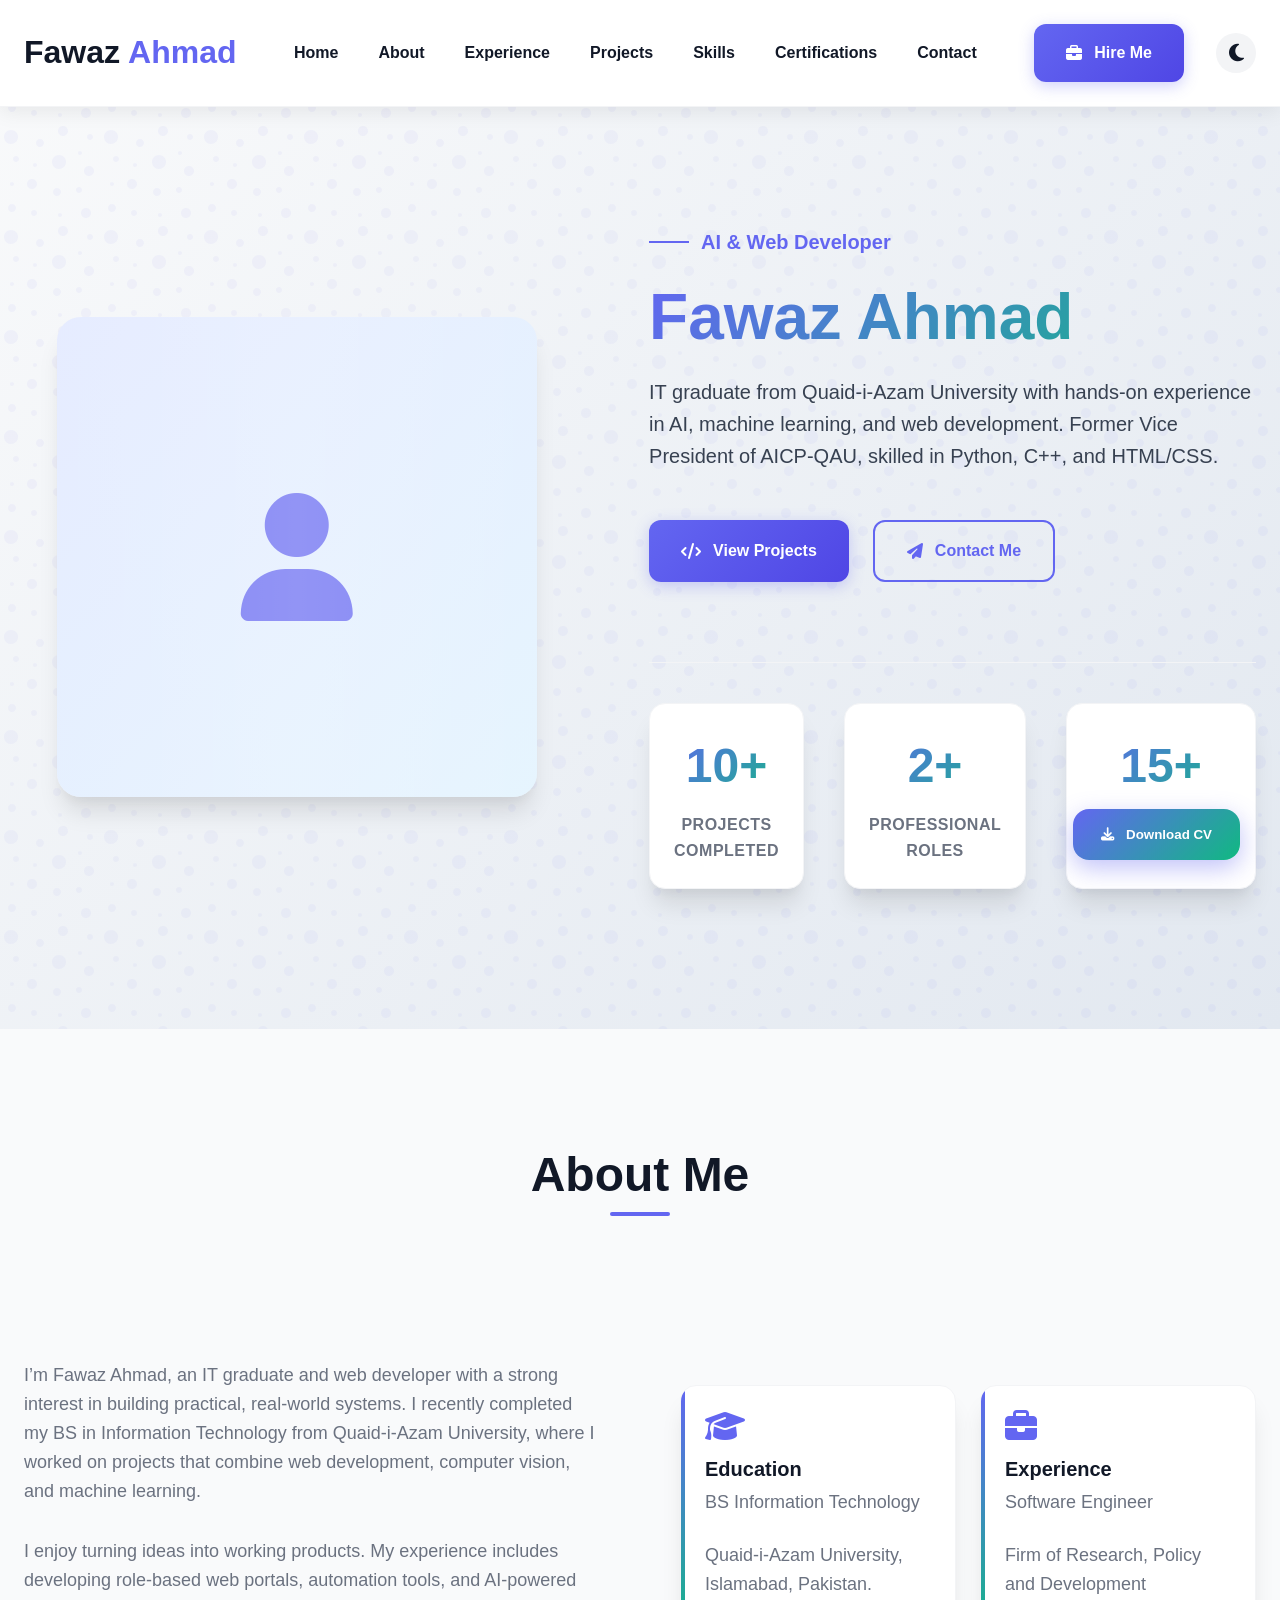
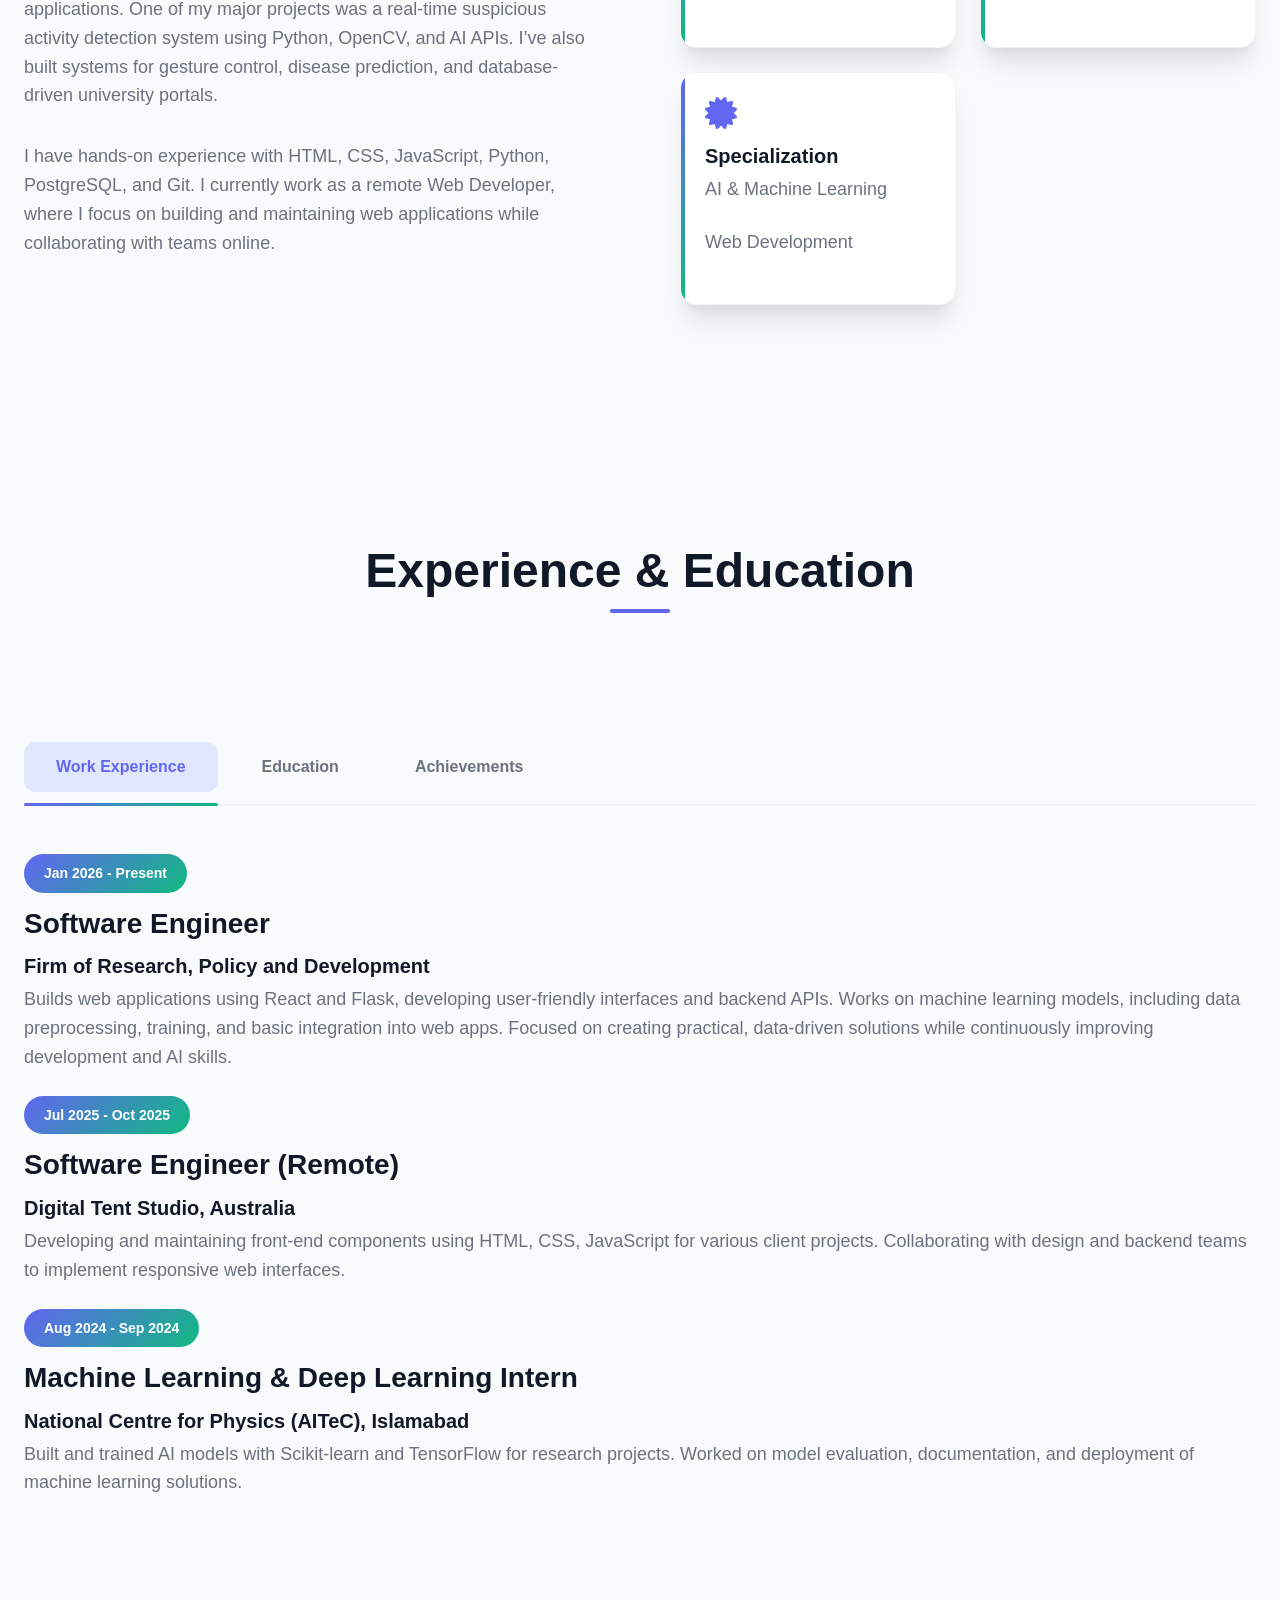
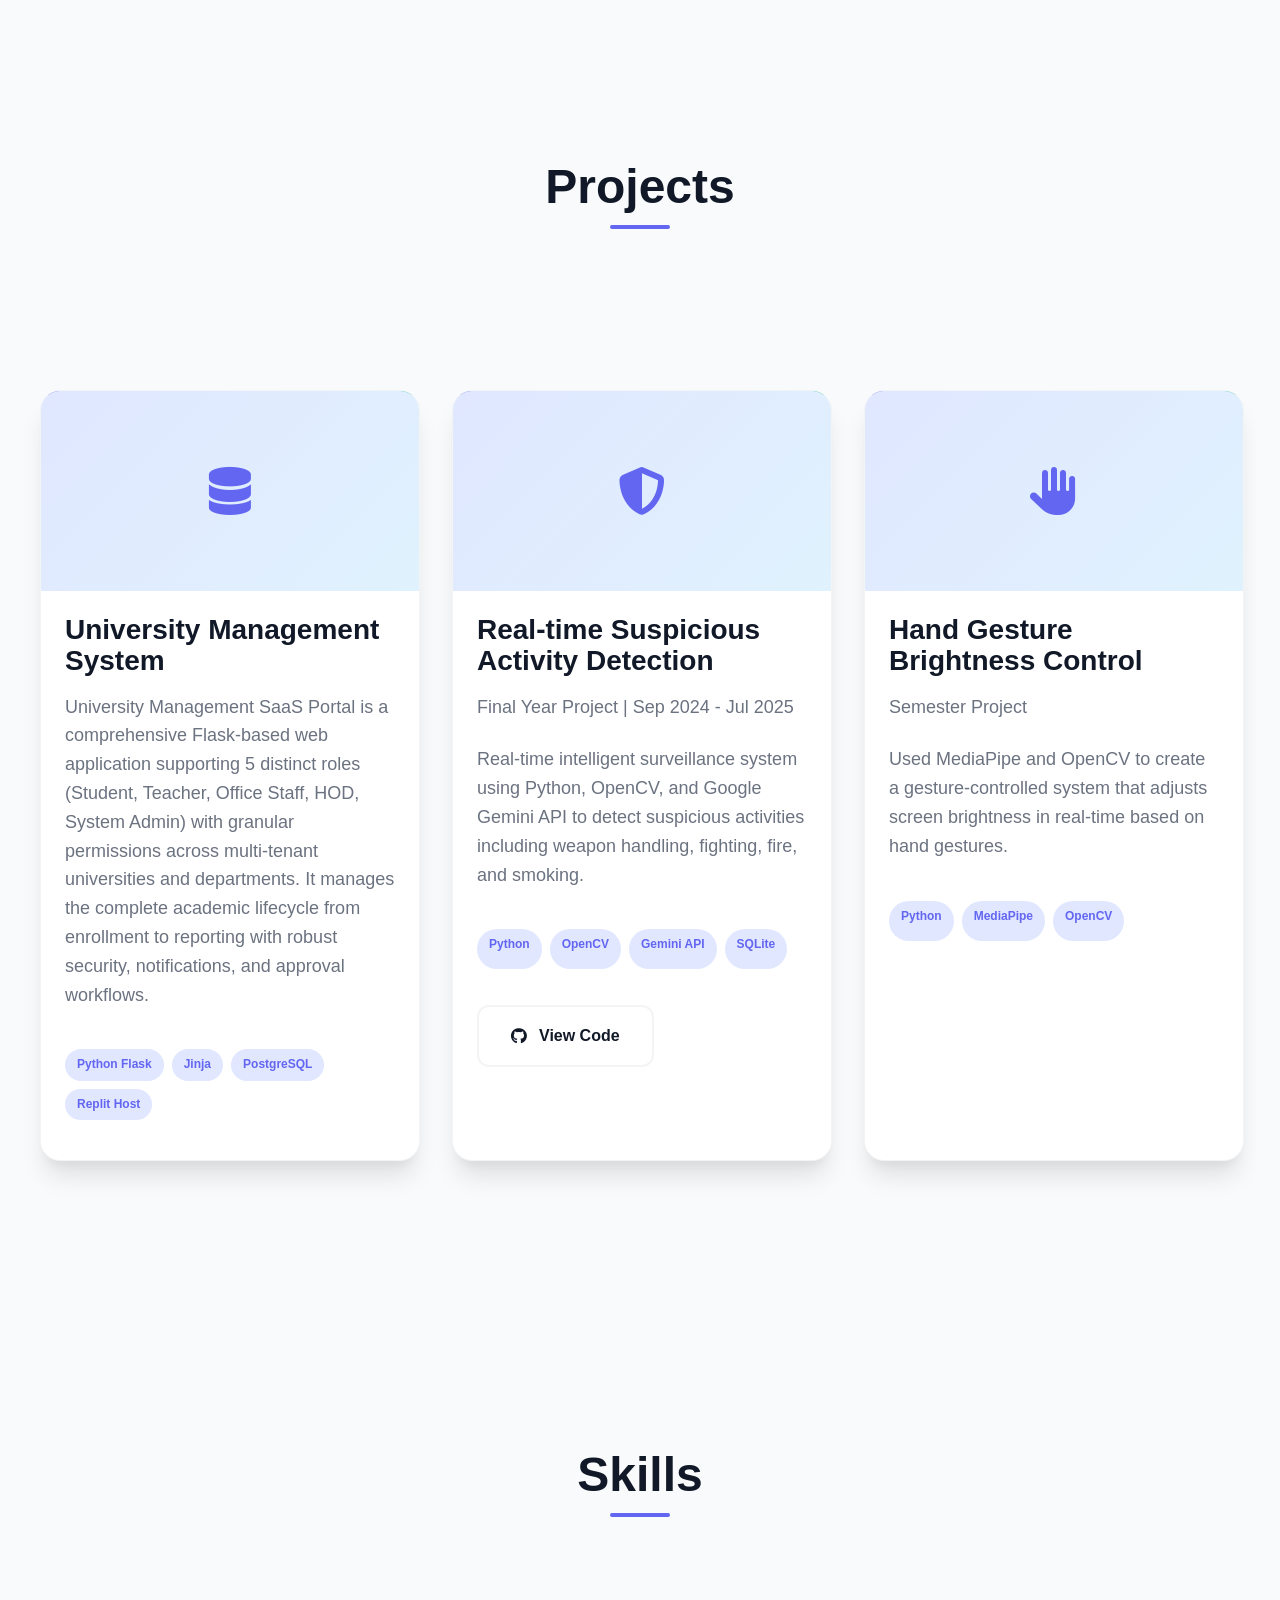
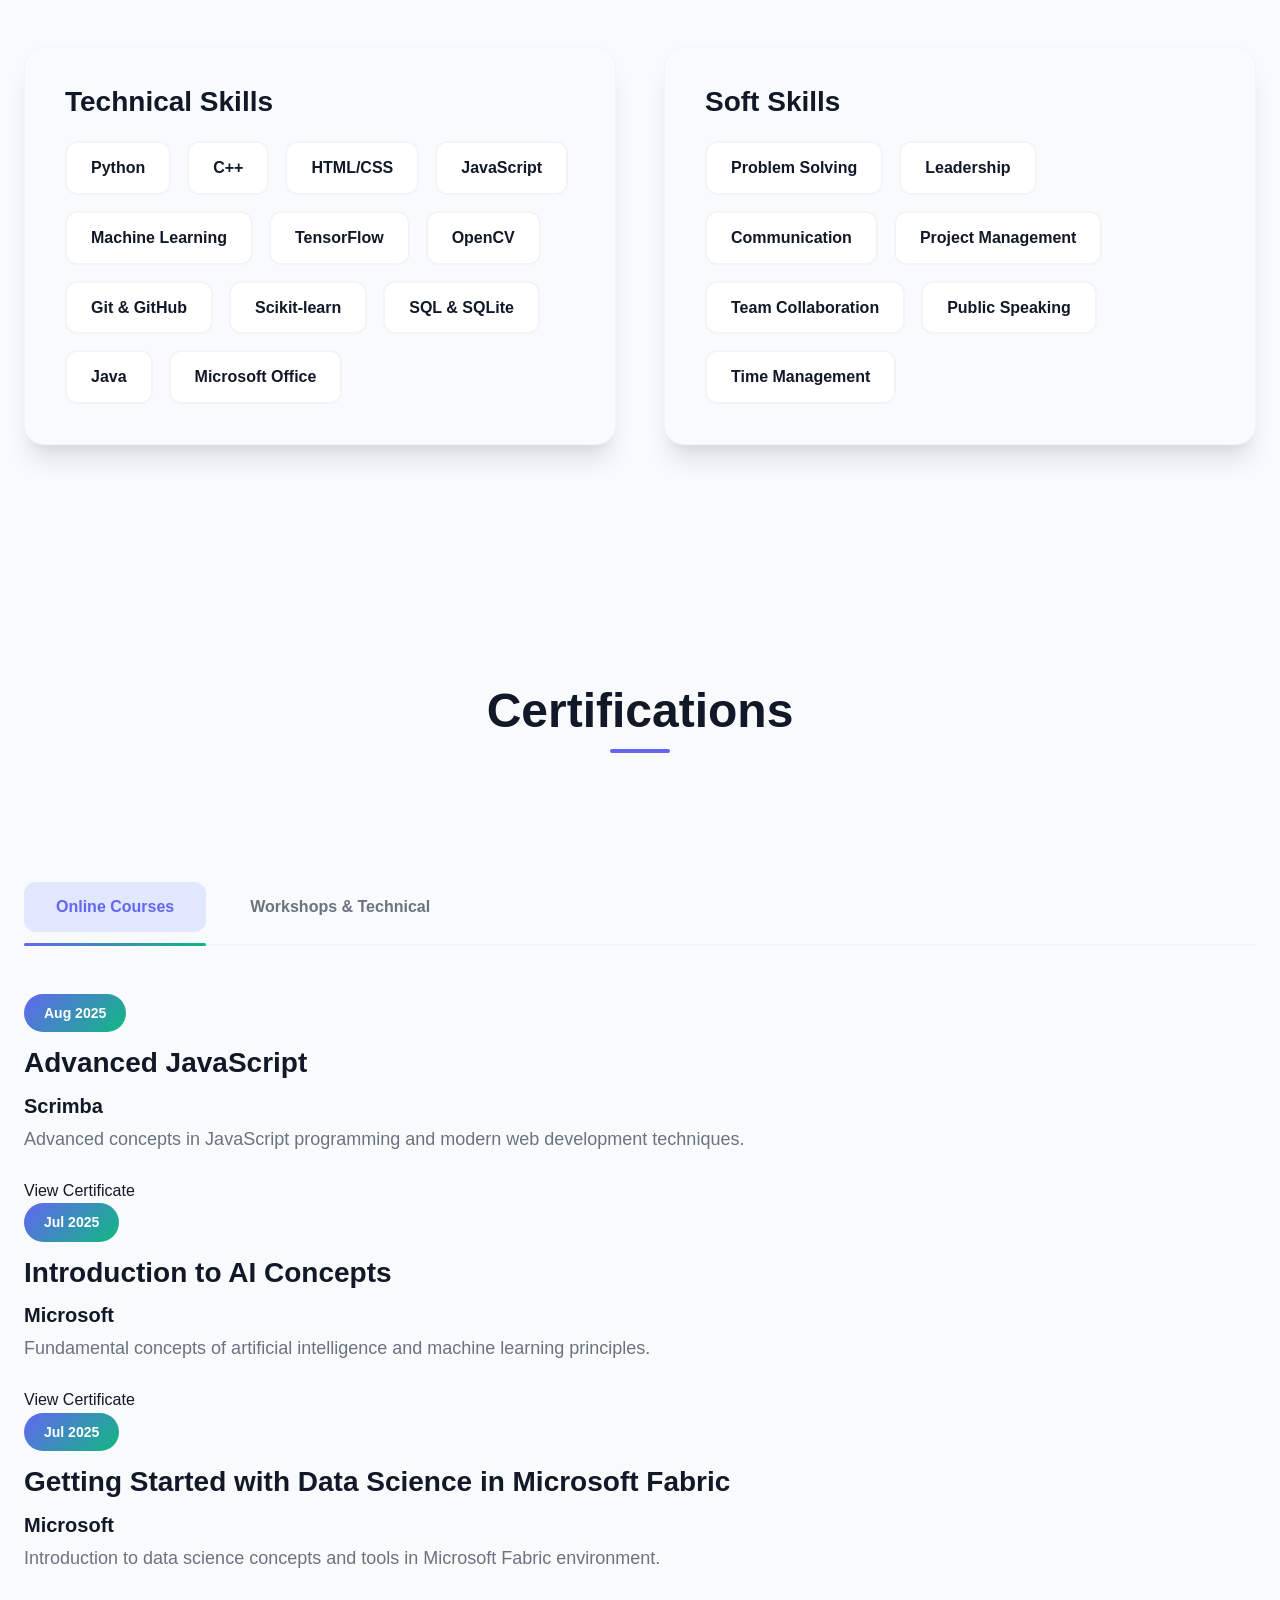
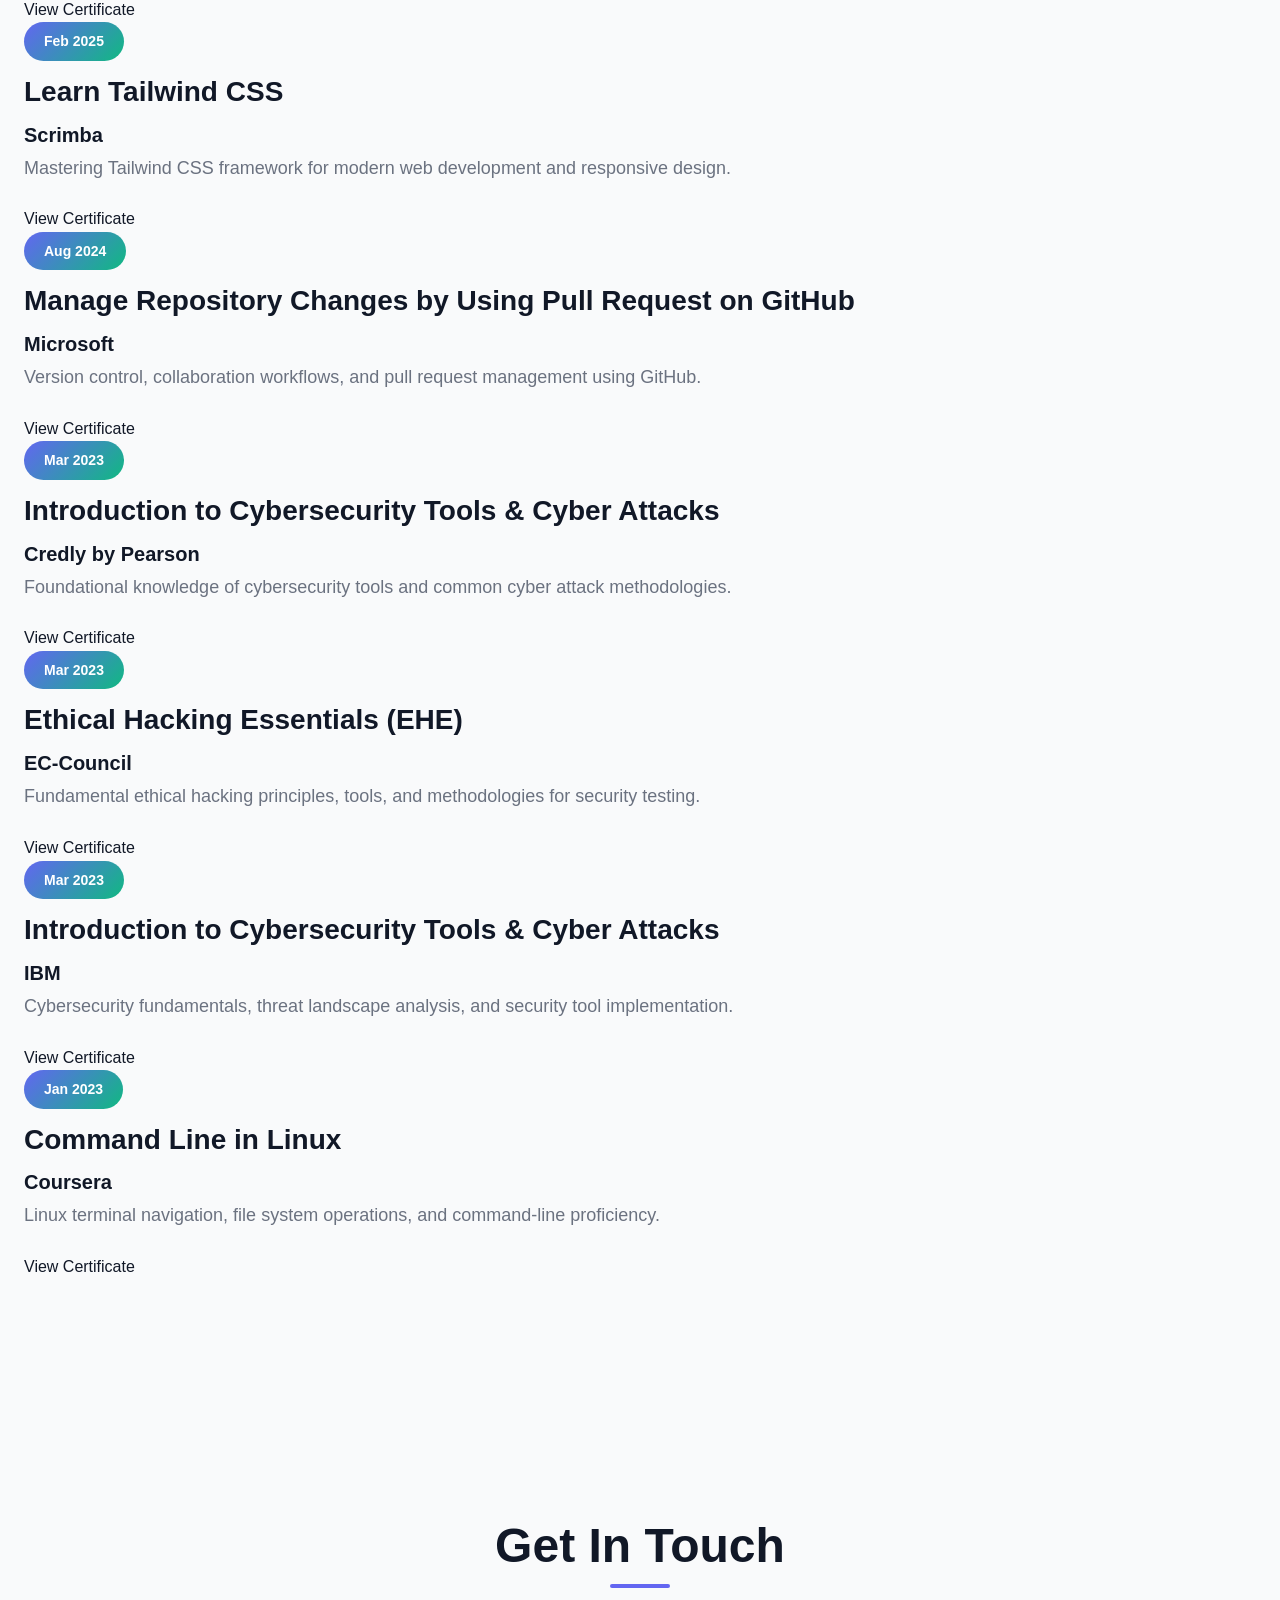
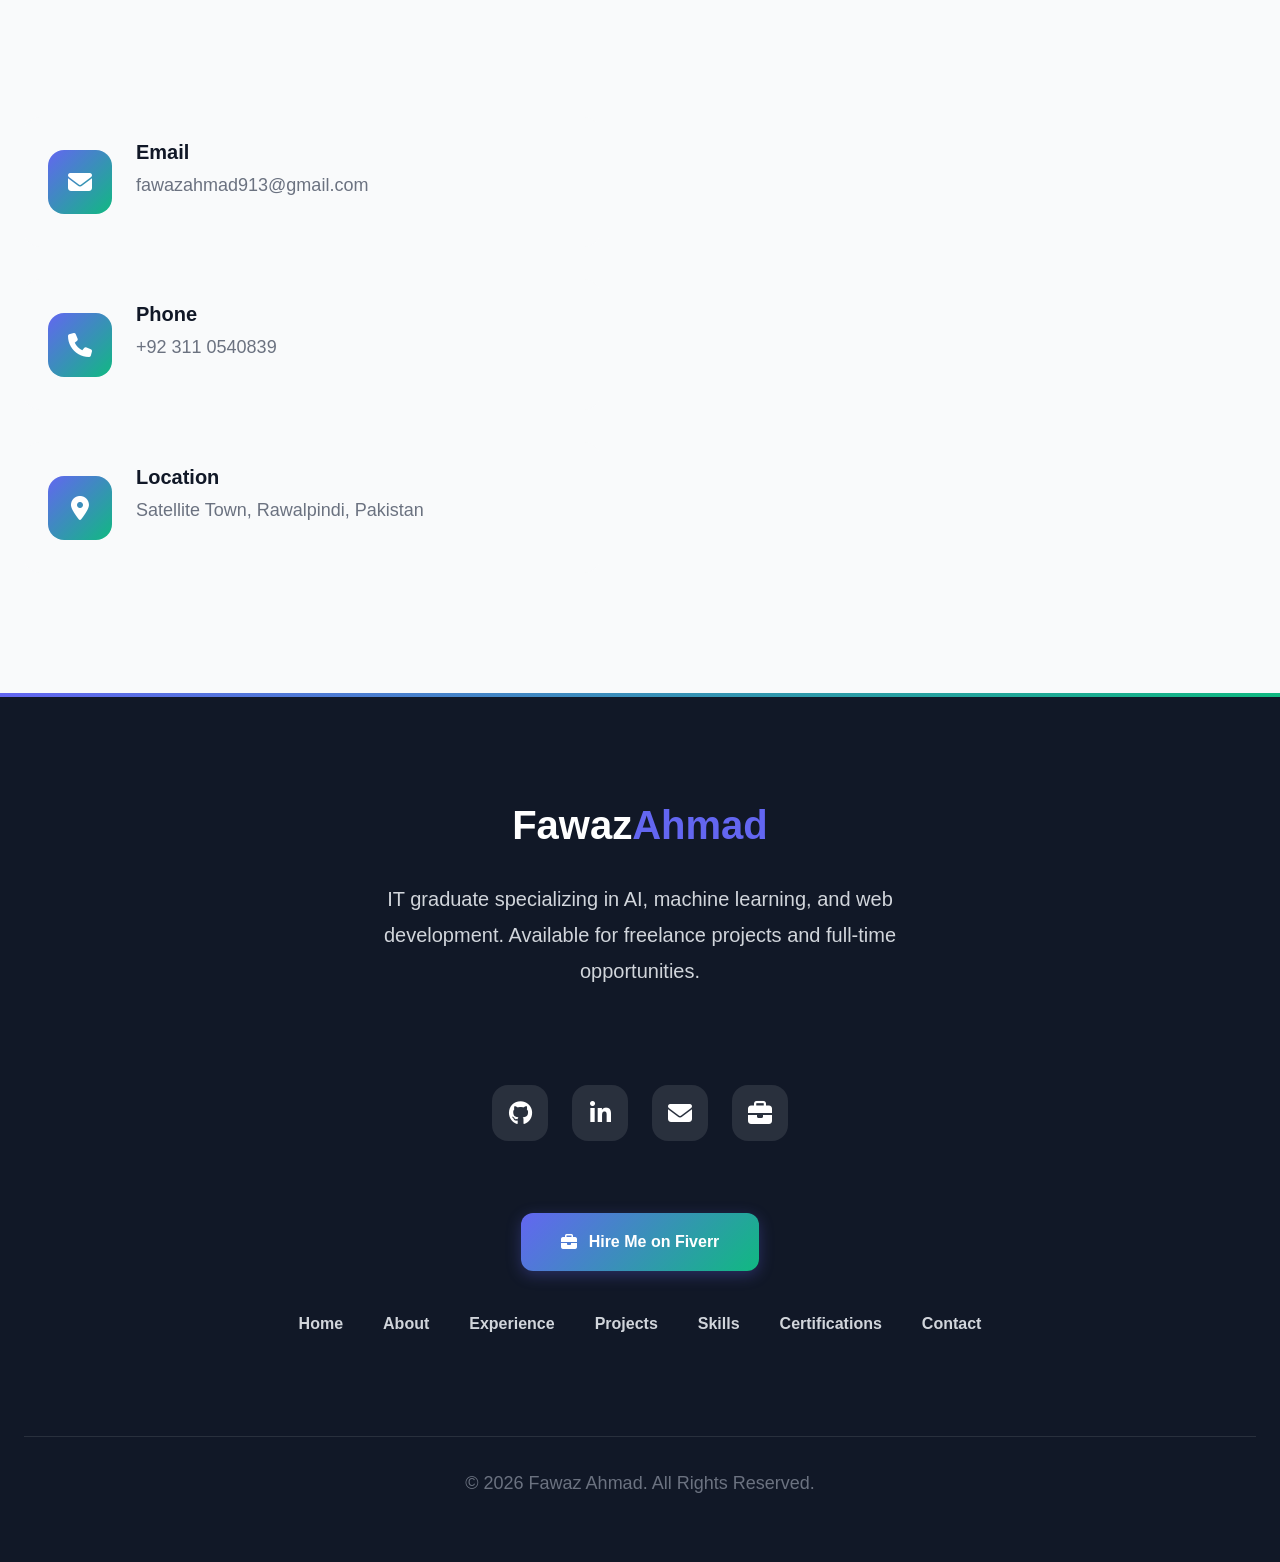
==== commit 3499745b: "Update CV: Add Software Engineer role, update dates, and remove MS Office certifications" ====
--- a/index.html
+++ b/index.html
@@ -262,8 +262,8 @@
                 <i class="fas fa-briefcase"></i>
                 <div>
                   <h4>Experience</h4>
-                  <p>Web Developer (Remote)</p>
-                  <p>Digital Tent Studio, Australia</p>
+                  <p>Software Engineer</p>
+                  <p>Firm of Research, Policy and Development</p>
                 </div>
               </div>
               <div class="info-item">
@@ -297,8 +297,21 @@
 
           <div class="tab-content active" id="work-content">
             <div class="timeline-item">
-              <span class="timeline-date">Jul 2025 - Present</span>
-              <h3>Web Developer (Remote)</h3>
+              <span class="timeline-date">Jan 2026 - Present</span>
+              <h3>Software Engineer</h3>
+              <h4>Firm of Research, Policy and Development</h4>
+              <p>
+                Builds web applications using React and Flask, developing
+                user-friendly interfaces and backend APIs. Works on machine
+                learning models, including data preprocessing, training, and
+                basic integration into web apps. Focused on creating practical,
+                data-driven solutions while continuously improving development
+                and AI skills.
+              </p>
+            </div>
+            <div class="timeline-item">
+              <span class="timeline-date">Jul 2025 - Oct 2025</span>
+              <h3>Software Engineer (Remote)</h3>
               <h4>Digital Tent Studio, Australia</h4>
               <p>
                 Developing and maintaining front-end components using HTML, CSS,
@@ -770,62 +783,6 @@
               </div>
             </div>
 
-            <div class="timeline-item">
-              <span class="timeline-date">Jan 2023</span>
-              <h3>Introduction to Microsoft Excel</h3>
-              <h4>Coursera</h4>
-              <p>
-                Basic to intermediate Excel functions, formulas, and data
-                analysis techniques.
-              </p>
-              <div class="certificate-link">
-                <a
-                  href="https://drive.google.com/drive/folders/1HNJyuGa7X8BGhvyGqB62KSmaf2tzu-ez?usp=drive_link"
-                  target="_blank"
-                  rel="noopener"
-                >
-                  View Certificate
-                </a>
-              </div>
-            </div>
-
-            <div class="timeline-item">
-              <span class="timeline-date">Jan 2023</span>
-              <h3>Getting Started with Microsoft PowerPoint</h3>
-              <h4>Coursera</h4>
-              <p>
-                Presentation design, slide creation, and effective visual
-                communication skills.
-              </p>
-              <div class="certificate-link">
-                <a
-                  href="https://drive.google.com/drive/folders/1HNJyuGa7X8BGhvyGqB62KSmaf2tzu-ez?usp=drive_link"
-                  target="_blank"
-                  rel="noopener"
-                >
-                  View Certificate
-                </a>
-              </div>
-            </div>
-
-            <div class="timeline-item">
-              <span class="timeline-date">Jan 2023</span>
-              <h3>Getting Started with Microsoft Word</h3>
-              <h4>Coursera</h4>
-              <p>
-                Document formatting, editing tools, and professional document
-                creation techniques.
-              </p>
-              <div class="certificate-link">
-                <a
-                  href="https://drive.google.com/drive/folders/1HNJyuGa7X8BGhvyGqB62KSmaf2tzu-ez?usp=drive_link"
-                  target="_blank"
-                  rel="noopener"
-                >
-                  View Certificate
-                </a>
-              </div>
-            </div>
 
             <div class="timeline-item">
               <span class="timeline-date">Jan 2023</span>
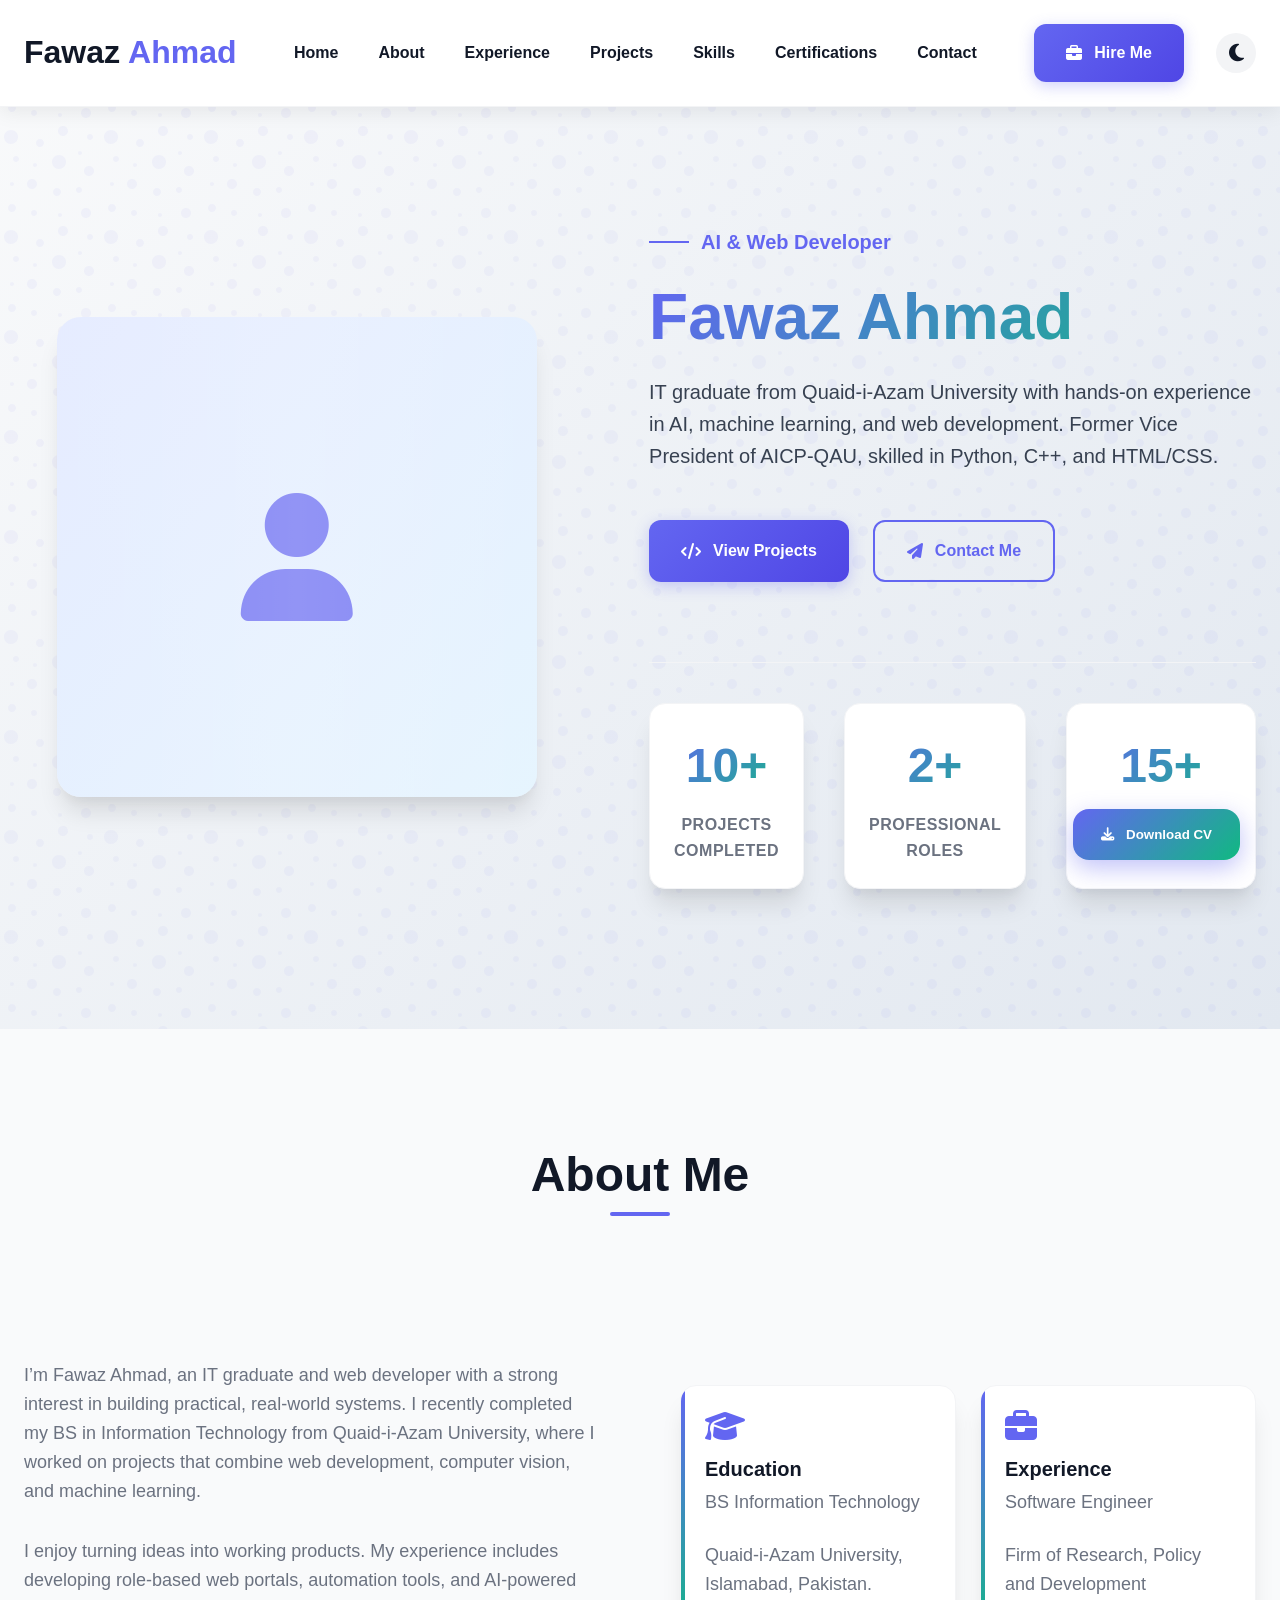
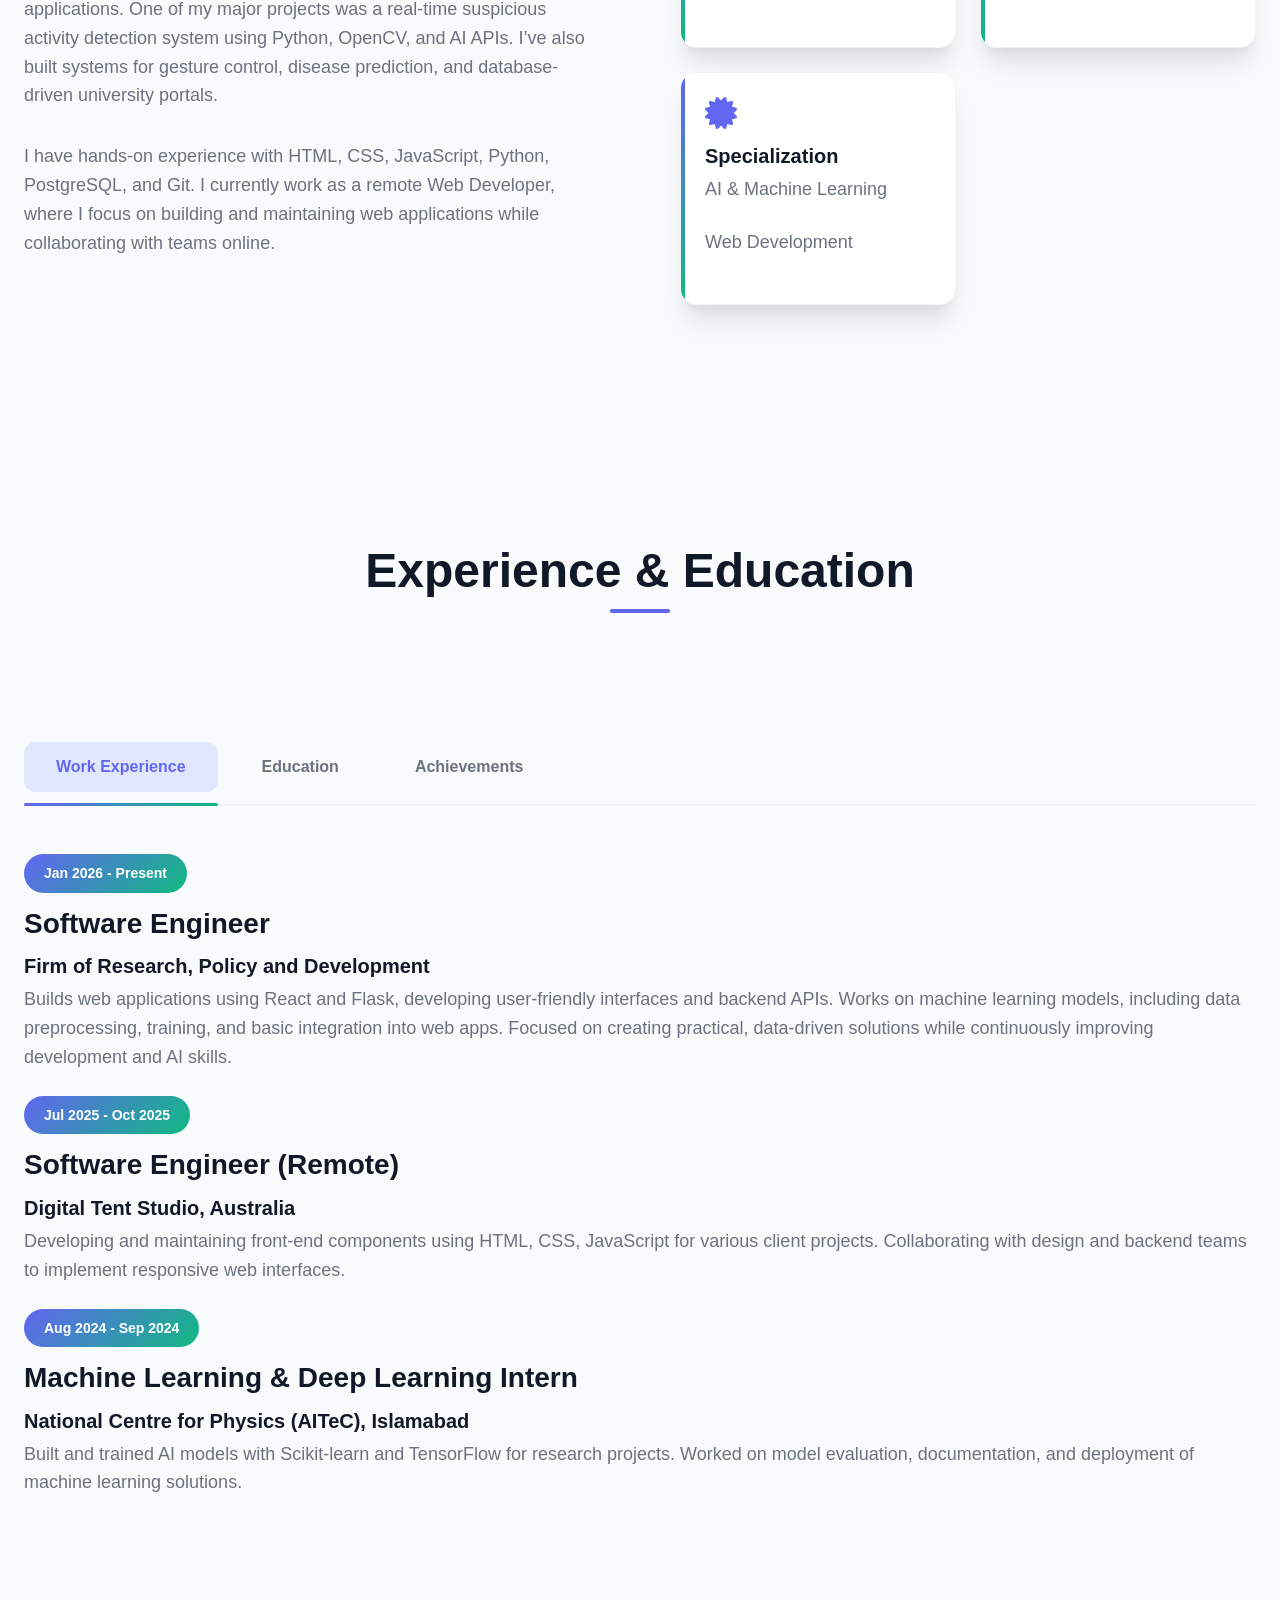
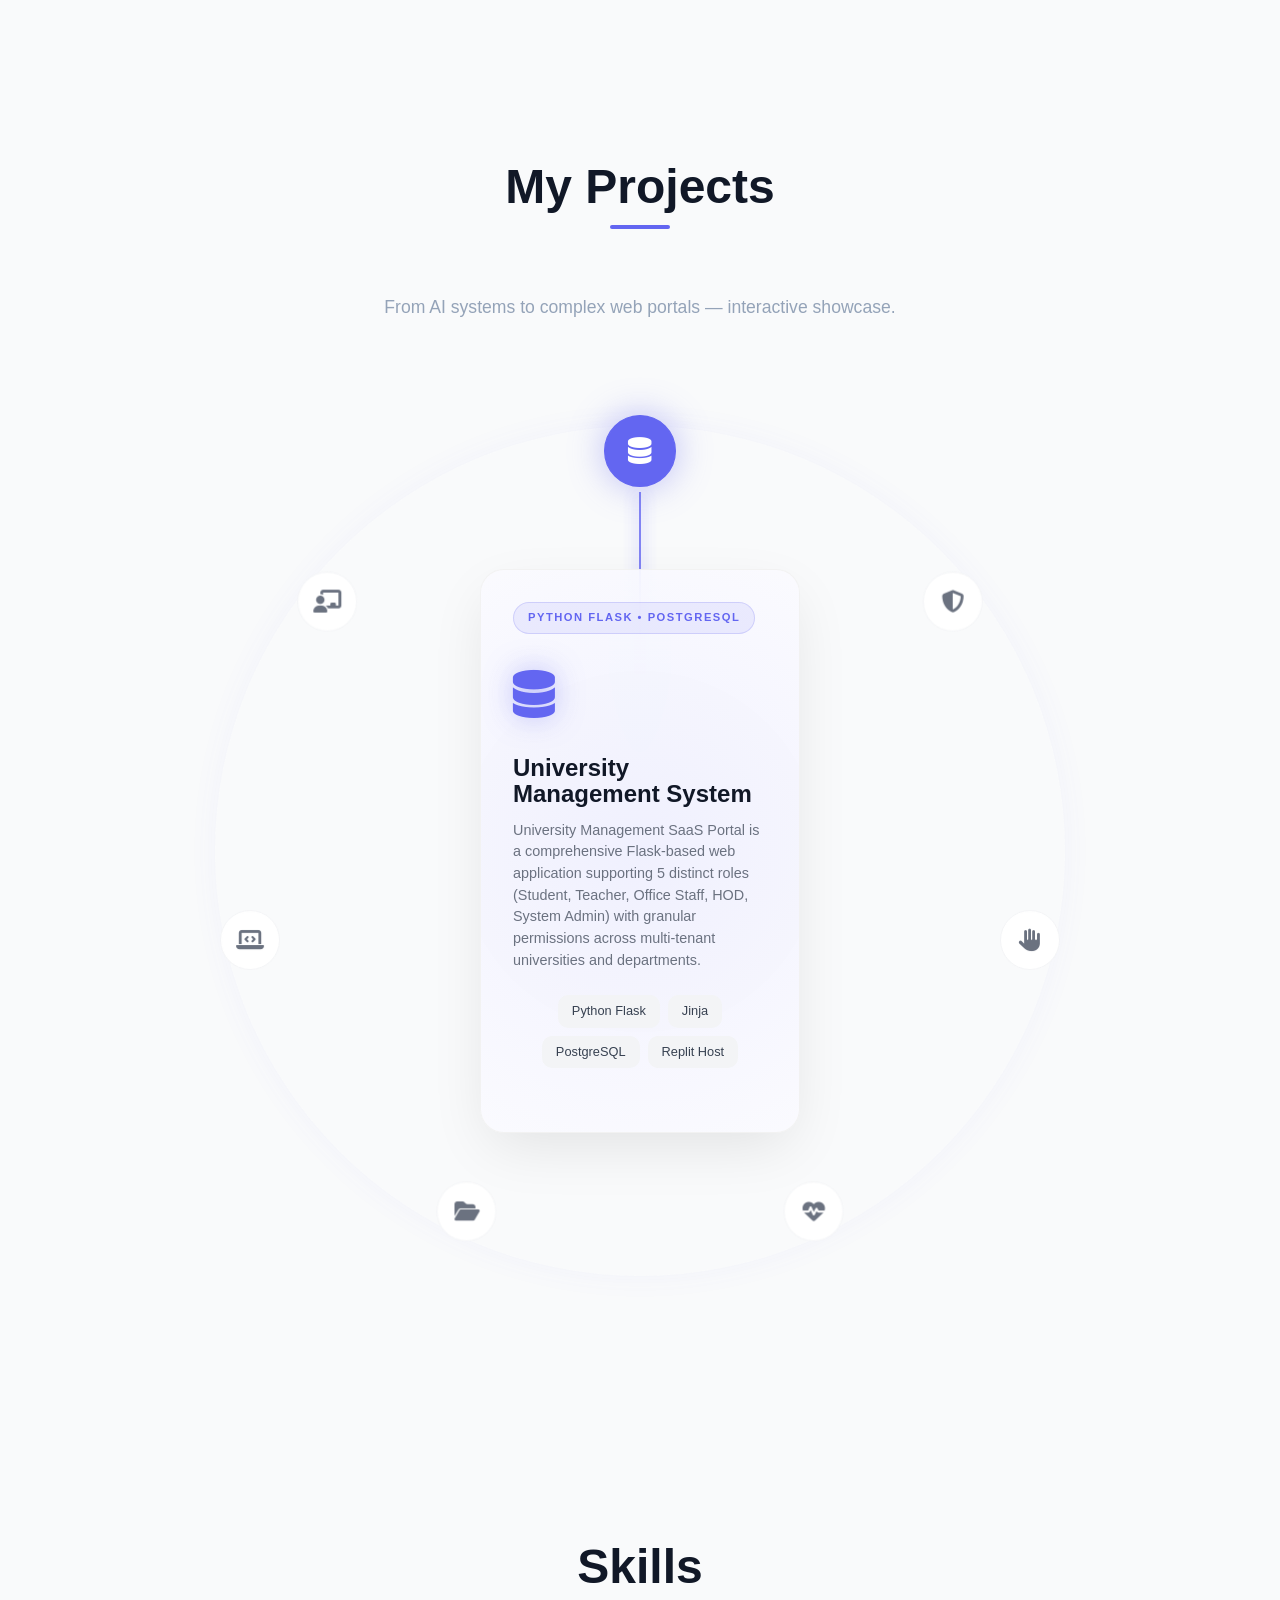
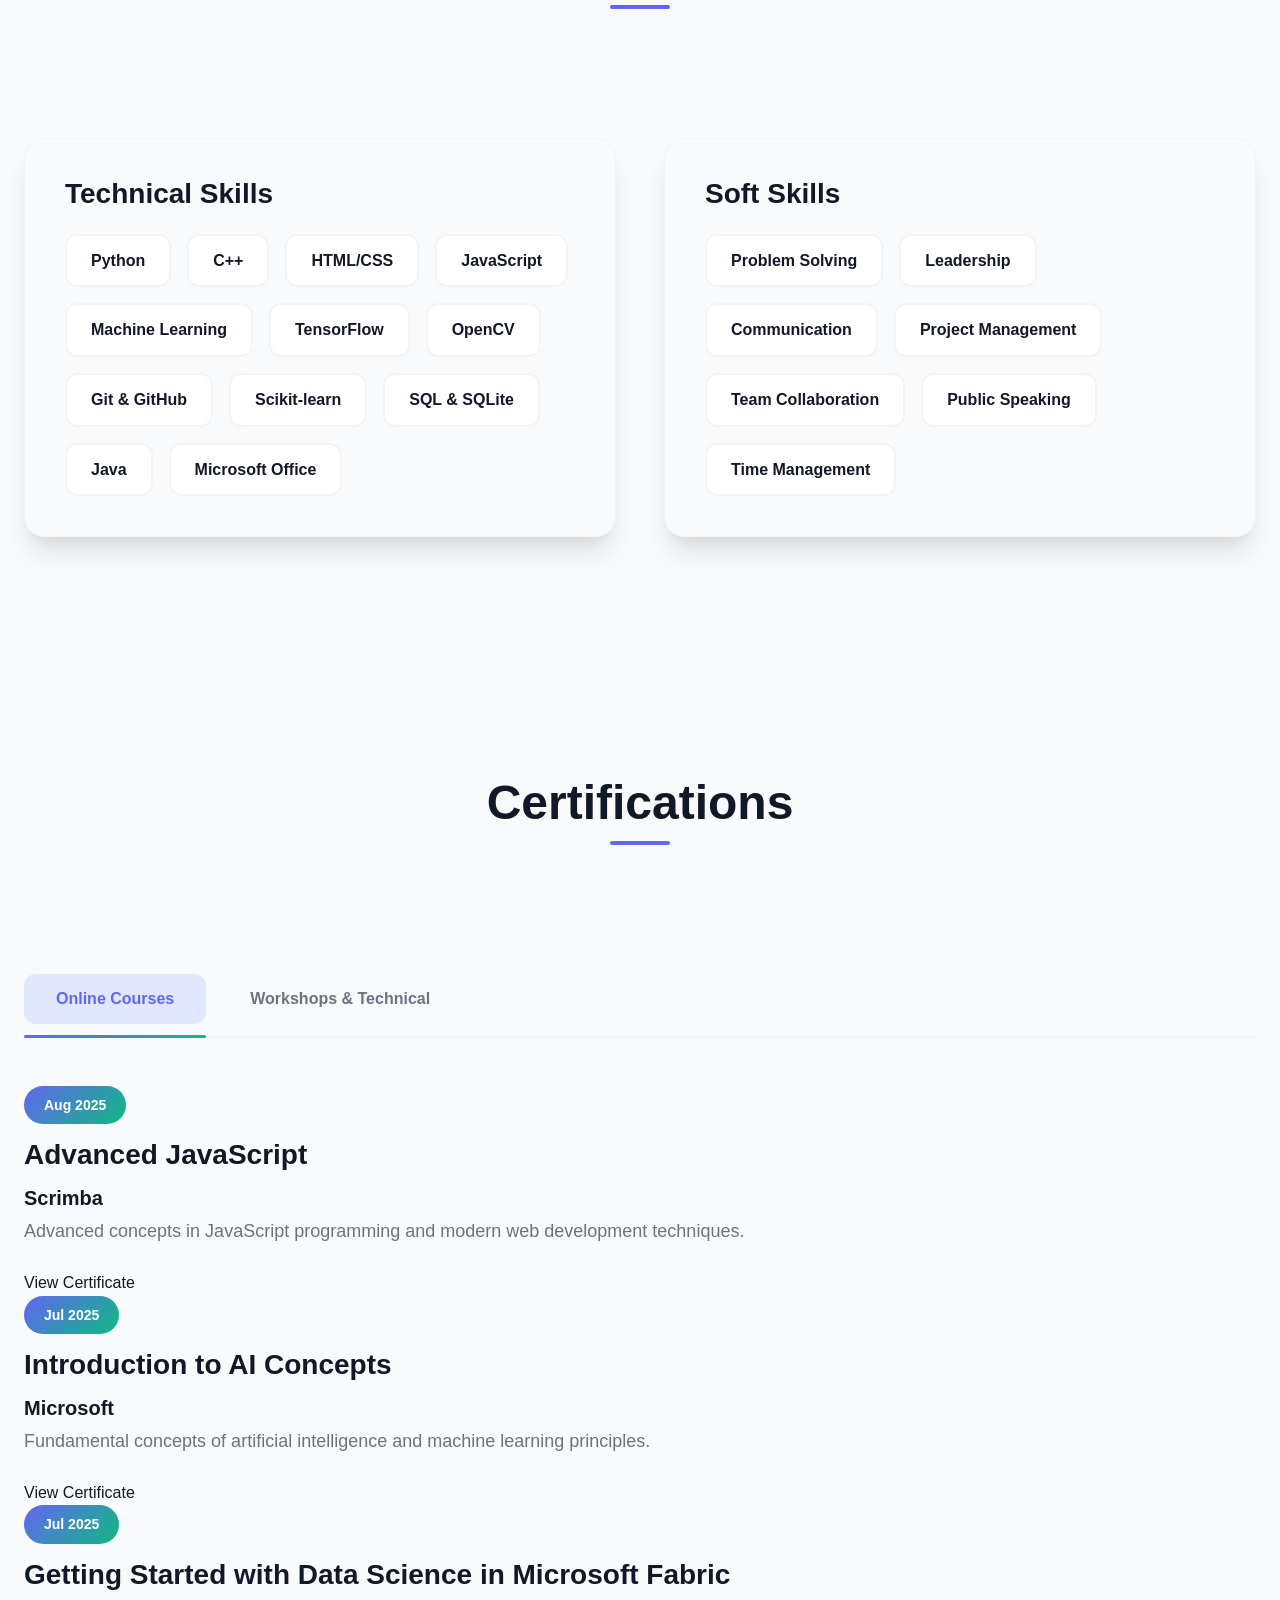
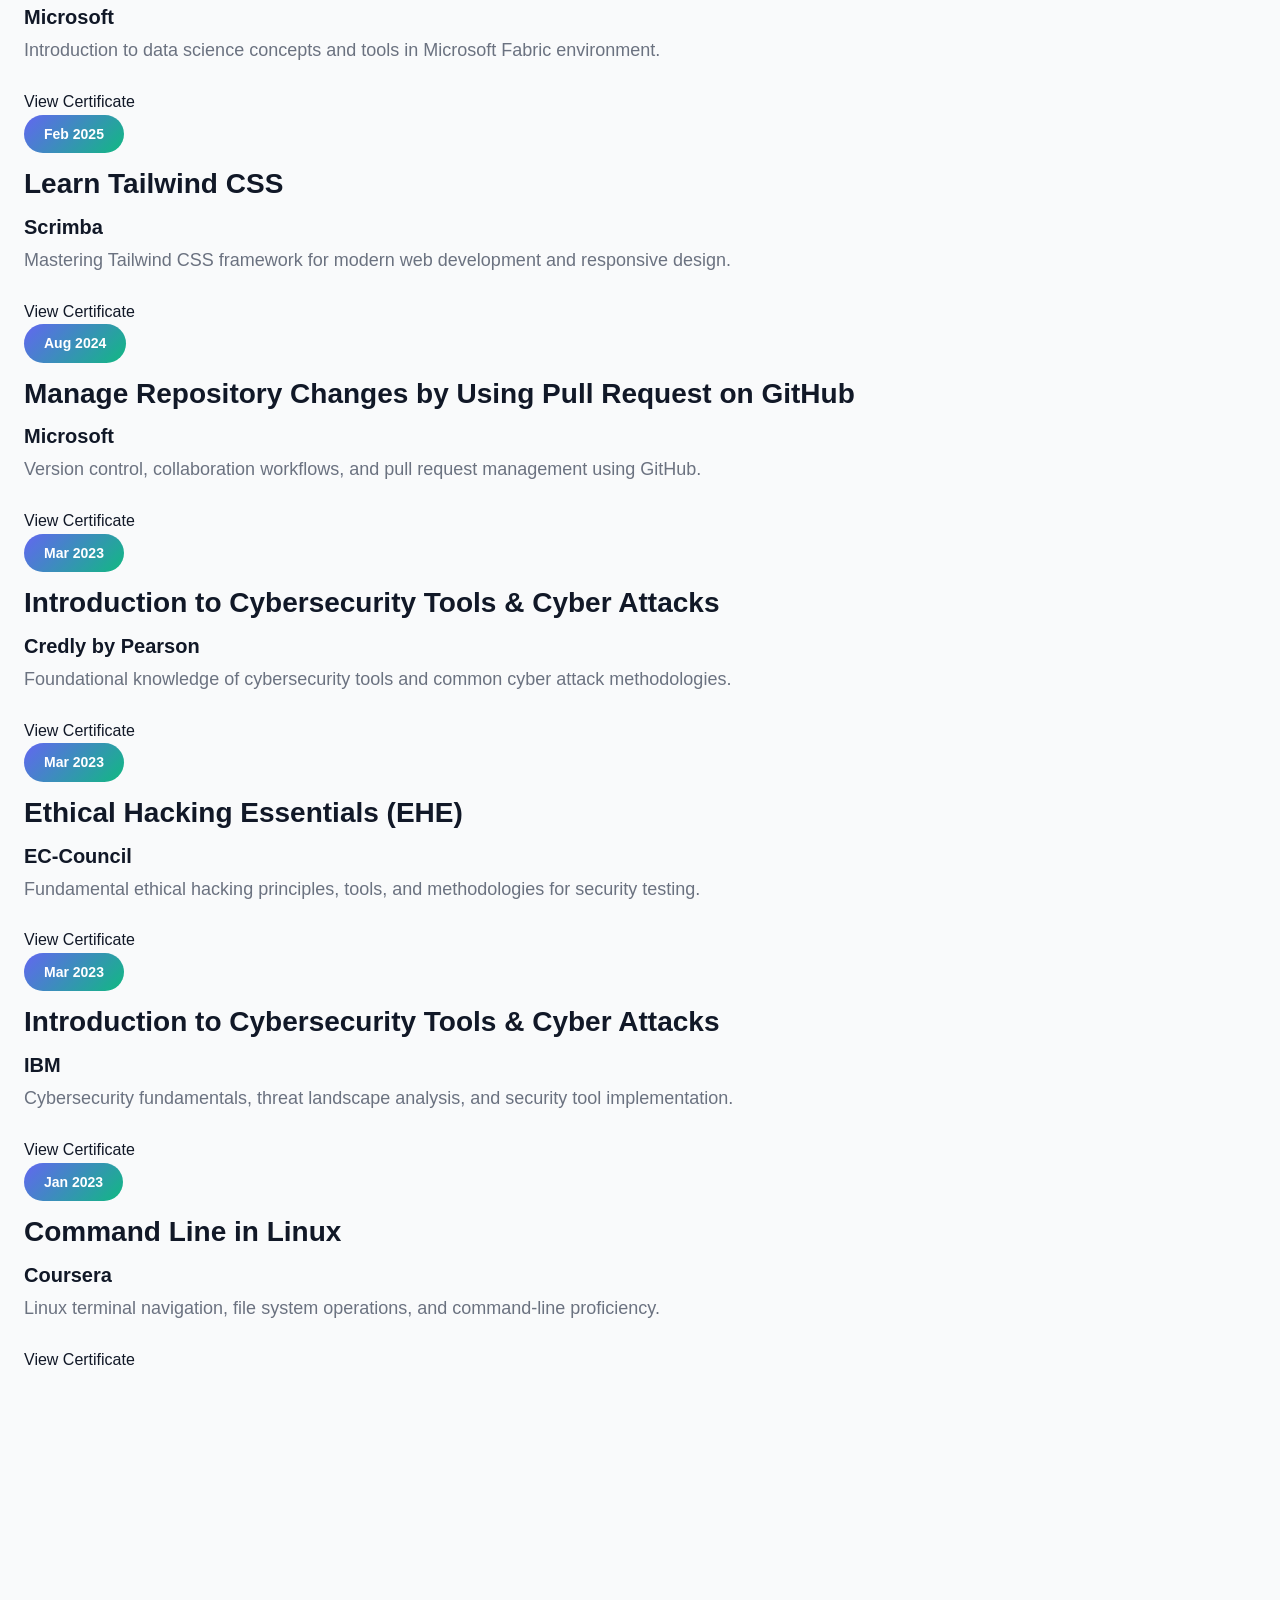
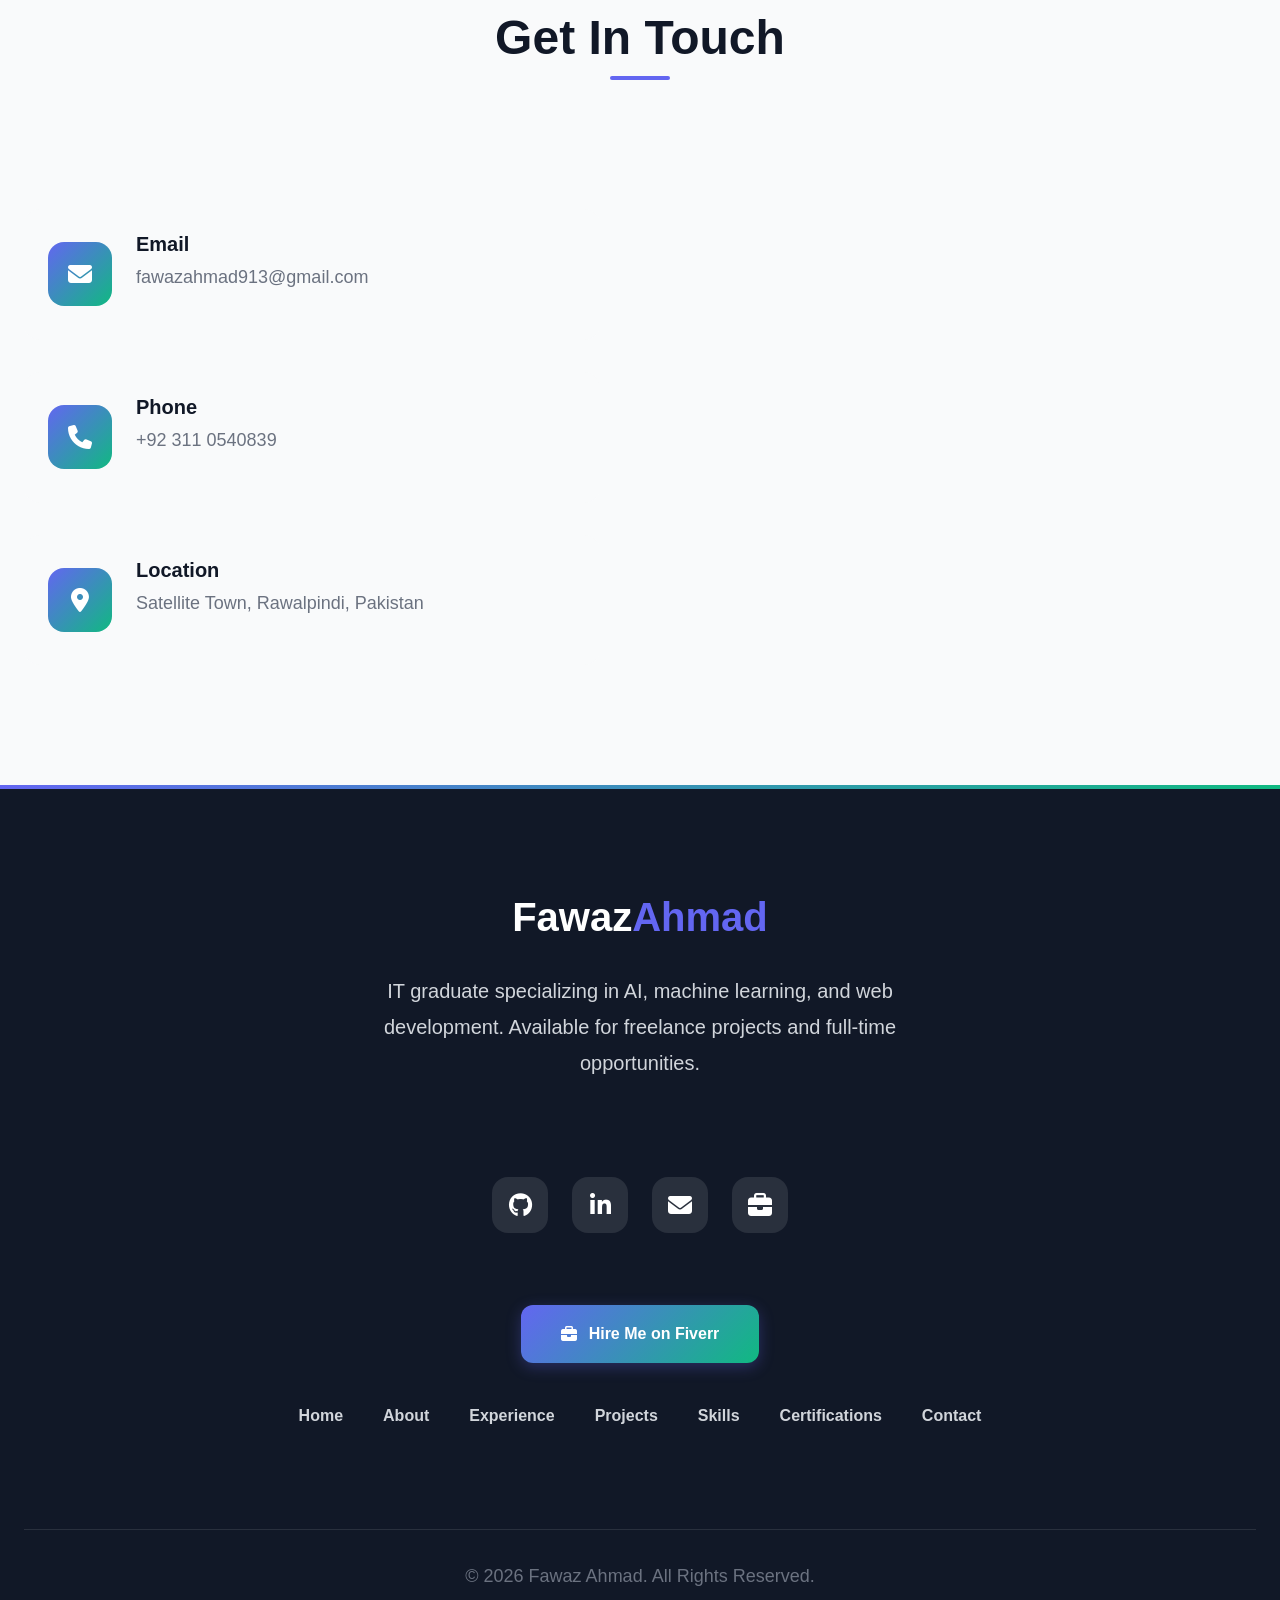
==== commit eddf8284: "Redesign Projects section into an interactive Orbital Project Gallery" ====
--- a/index.html
+++ b/index.html
@@ -396,180 +396,8 @@
 
       <!-- Projects Section -->
       <section id="projects">
-        <div class="container">
-          <div class="section-title">
-            <h2>Projects</h2>
-          </div>
-          <div class="projects-scroll-container" id="projectsContainer">
-            <div class="project-card">
-              <div class="project-img">
-                <i class="fas fa-database"></i>
-              </div>
-              <div class="project-content">
-                <h3>University Management System</h3>
-                <!-- <p>Final Year Project | Sep 2024 - Jul 2025</p> -->
-                <p>
-                  University Management SaaS Portal is a comprehensive
-                  Flask-based web application supporting 5 distinct roles
-                  (Student, Teacher, Office Staff, HOD, System Admin) with
-                  granular permissions across multi-tenant universities and
-                  departments. It manages the complete academic lifecycle from
-                  enrollment to reporting with robust security, notifications,
-                  and approval workflows.
-                </p>
-                <div class="project-tech">
-                  <span class="tech-tag">Python Flask</span>
-                  <span class="tech-tag">Jinja</span>
-                  <span class="tech-tag">PostgreSQL</span>
-                  <span class="tech-tag">Replit Host</span>
-                </div>
-              </div>
-            </div>
-            <!-- Project 1 -->
-            <div class="project-card">
-              <div class="project-img">
-                <i class="fas fa-shield-alt"></i>
-              </div>
-              <div class="project-content">
-                <h3>Real-time Suspicious Activity Detection</h3>
-                <p>Final Year Project | Sep 2024 - Jul 2025</p>
-                <p>
-                  Real-time intelligent surveillance system using Python,
-                  OpenCV, and Google Gemini API to detect suspicious activities
-                  including weapon handling, fighting, fire, and smoking.
-                </p>
-                <div class="project-tech">
-                  <span class="tech-tag">Python</span>
-                  <span class="tech-tag">OpenCV</span>
-                  <span class="tech-tag">Gemini API</span>
-                  <span class="tech-tag">SQLite</span>
-                </div>
-                <div class="project-links">
-                  <a
-                    href="https://github.com/FawazAhmad3/Activity-detection-through-api-free/main"
-                    target="_blank"
-                    rel="noopener noreferrer"
-                    class="btn btn-outline"
-                  >
-                    <i class="fab fa-github"></i> View Code
-                  </a>
-                </div>
-              </div>
-            </div>
-
-            <!-- Project 2 -->
-            <div class="project-card">
-              <div class="project-img">
-                <i class="fas fa-hand-paper"></i>
-              </div>
-              <div class="project-content">
-                <h3>Hand Gesture Brightness Control</h3>
-                <p>Semester Project</p>
-                <p>
-                  Used MediaPipe and OpenCV to create a gesture-controlled
-                  system that adjusts screen brightness in real-time based on
-                  hand gestures.
-                </p>
-                <div class="project-tech">
-                  <span class="tech-tag">Python</span>
-                  <span class="tech-tag">MediaPipe</span>
-                  <span class="tech-tag">OpenCV</span>
-                </div>
-              </div>
-            </div>
-
-            <!-- Project 3 -->
-            <div class="project-card">
-              <div class="project-img">
-                <i class="fas fa-heartbeat"></i>
-              </div>
-              <div class="project-content">
-                <h3>Disease Prediction App</h3>
-                <p>Semester Project</p>
-                <p>
-                  Machine learning-based application to predict potential
-                  illnesses based on user-input symptoms using trained datasets.
-                </p>
-                <div class="project-tech">
-                  <span class="tech-tag">Python</span>
-                  <span class="tech-tag">Machine Learning</span>
-                  <span class="tech-tag">Scikit-learn</span>
-                </div>
-              </div>
-            </div>
-
-            <!-- Project 4 -->
-            <div class="project-card">
-              <div class="project-img">
-                <i class="fas fa-database"></i>
-              </div>
-              <div class="project-content">
-                <h3>File Management System</h3>
-                <p>Semester Project</p>
-                <p>
-                  JavaFX + XAMPP-based desktop application for file management
-                  with user authentication, file categorization, and search
-                  functionality.
-                </p>
-                <div class="project-tech">
-                  <span class="tech-tag">JavaFX</span>
-                  <span class="tech-tag">XAMPP</span>
-                  <span class="tech-tag">MySQL</span>
-                </div>
-                <div class="project-links">
-                  <a
-                    href="https://github.com/FawazAhmad3/File_management_System"
-                    target="_blank"
-                    rel="noopener noreferrer"
-                    class="btn btn-outline"
-                  >
-                    <i class="fab fa-github"></i> View Code
-                  </a>
-                </div>
-              </div>
-            </div>
-
-            <!-- Project 5 -->
-            <div class="project-card">
-              <div class="project-img">
-                <i class="fas fa-laptop-code"></i>
-              </div>
-              <div class="project-content">
-                <h3>IIT Department Web Portal</h3>
-                <p>Semester Project</p>
-                <p>
-                  Developed a web portal for department information sharing
-                  using HTML, CSS, JavaScript, and XAMPP for backend
-                  functionality.
-                </p>
-                <div class="project-tech">
-                  <span class="tech-tag">HTML/CSS</span>
-                  <span class="tech-tag">JavaScript</span>
-                  <span class="tech-tag">XAMPP</span>
-                </div>
-              </div>
-            </div>
-
-            <!-- Project 6 -->
-            <div class="project-card">
-              <div class="project-img">
-                <i class="fas fa-chalkboard-teacher"></i>
-              </div>
-              <div class="project-content">
-                <h3>English Department DBMS</h3>
-                <p>Semester Project</p>
-                <p>
-                  Created a SQL web-based DBMS to manage staff and student
-                  records with login authentication and CRUD functionality.
-                </p>
-                <div class="project-tech">
-                  <span class="tech-tag">SQL</span>
-                  <span class="tech-tag">PHP</span>
-                  <span class="tech-tag">HTML/CSS</span>
-                </div>
-              </div>
-            </div>
-          </div>
+        <div class="container" id="projectsContainer">
+          <!-- Orbital Gallery will be injected here by script.js -->
         </div>
       </section>
 
--- a/style.css
+++ b/style.css
@@ -654,141 +654,275 @@
   margin-bottom: 16px;
 }
 
-/* Projects Section - FIXED FOR MOBILE */
+/* Orbital Projects Gallery */
 .projects {
+  position: relative;
+  overflow: hidden;
+  padding: 140px 0;
   background: var(--light);
 }
 
-.projects-scroll-container {
-  display: flex;
-  gap: 32px;
-  overflow-x: auto;
-  padding: 32px 16px 48px;
-  scrollbar-width: thin;
-  scrollbar-color: var(--primary) var(--light-gray);
-  scroll-behavior: smooth;
-  position: relative;
-}
-
-.projects-scroll-container::-webkit-scrollbar {
-  height: 8px;
-}
-
-.projects-scroll-container::-webkit-scrollbar-track {
-  background: var(--light-gray);
-  border-radius: 10px;
-}
-
-.projects-scroll-container::-webkit-scrollbar-thumb {
-  background: linear-gradient(90deg, var(--primary), var(--accent));
-  border-radius: 10px;
-}
-
-.project-card {
-  flex: 0 0 380px;
-  background: var(--white);
-  border-radius: 20px;
-  overflow: hidden;
-  box-shadow: var(--shadow);
-  transition: var(--transition);
+[data-theme="dark"] .projects,
+:root:not([data-theme="light"]) .projects {
+  background: radial-gradient(circle at 50% 50%, #1e293b 0%, #020617 100%);
+}
+.orbital-header {
+  margin-bottom: 80px;
+  position: relative;
+  z-index: 10;
+}
+
+.orbital-header p {
+  color: #94a3b8;
+  font-size: 1.1rem;
+  margin-top: 15px;
+}
+.orbital-wrapper {
+  position: relative;
+  height: 900px;
+  display: flex;
+  align-items: center;
+  justify-content: center;
+  perspective: 2000px;
+  margin-top: 40px;
+}
+
+.orbital-orbit {
+  position: absolute;
+  width: 850px;
+  height: 850px;
+  border-radius: 50%;
+  display: flex;
+  align-items: center;
+  justify-content: center;
+}
+
+.orbital-path {
+  position: absolute;
+  width: 100%;
+  height: 100%;
+  border: 1px dashed rgba(255, 255, 255, 0.1);
+  border-radius: 50%;
+  box-shadow: 0 0 30px rgba(99, 102, 241, 0.05);
+  animation: rotatePath 120s linear infinite;
+}
+
+@keyframes rotatePath {
+  from { transform: rotate(0deg); }
+  to { transform: rotate(360deg); }
+}
+
+.orbital-icons-container {
+  position: absolute;
+  width: 100%;
+  height: 100%;
+  transition: transform 1.5s cubic-bezier(0.2, 0.8, 0.2, 1);
+  transform-style: preserve-3d;
+}
+
+.orbital-icon-btn {
+  position: absolute;
+  top: 50%;
+  left: 50%;
+  width: 60px;
+  height: 60px;
+  margin-top: -30px;
+  margin-left: -30px;
+  border-radius: 50%;
+  background: rgba(255, 255, 255, 0.05);
+  backdrop-filter: blur(5px);
+  border: 1px solid rgba(255, 255, 255, 0.1);
+  color: #94a3b8;
+  display: flex;
+  align-items: center;
+  justify-content: center;
+  font-size: 1.4rem;
+  cursor: pointer;
+  transition: all 0.6s cubic-bezier(0.4, 0, 0.2, 1);
+  z-index: 10;
+  transform-origin: center;
+}
+
+[data-theme="light"] .orbital-icon-btn {
+  background: white;
   border: 1px solid var(--light-gray);
-  position: relative;
-  height: auto;
-  min-height: 480px;
-  display: flex;
-  flex-direction: column;
-}
-
-.project-card:before {
-  content: "";
-  position: absolute;
-  top: 0;
-  left: 0;
-  right: 0;
-  height: 4px;
-  background: linear-gradient(90deg, var(--primary), var(--accent));
-}
-
-.project-card:hover {
-  transform: translateY(-10px) scale(1.02);
-  box-shadow: 0 25px 50px -12px rgba(0, 0, 0, 0.25);
-}
-
-.project-img {
-  height: 200px;
-  width: 100%;
-  background: linear-gradient(135deg, var(--primary-light) 0%, #e0f2fe 100%);
-  display: flex;
-  align-items: center;
-  justify-content: center;
+  color: var(--gray);
+}
+
+.orbital-icon-btn i {
+  transition: transform 1.5s cubic-bezier(0.2, 0.8, 0.2, 1);
+  transform: rotate(var(--icon-rotation, 0deg));
+}
+
+.orbital-icon-btn:hover {
   color: var(--primary);
-  font-size: 3rem;
-  position: relative;
-  overflow: hidden;
-  flex-shrink: 0;
-}
-
-[data-theme="dark"] .project-img,
-:root:not([data-theme="light"]) .project-img {
-  background: linear-gradient(135deg, #1e3a8a 0%, #0c4a6e 100%);
-}
-
-.project-content {
-  padding: 24px;
-  flex: 1;
-  display: flex;
-  flex-direction: column;
-  overflow: hidden;
-}
-
-.project-description {
-  font-size: 0.95rem;
-  line-height: 1.5;
-  color: var(--gray);
-  margin-bottom: 16px;
-  flex: 1;
-  padding-right: 0;
-}
-
-.project-tech {
-  display: flex;
-  flex-wrap: wrap;
-  gap: 8px;
-  margin: 16px 0;
-  min-height: 40px;
-}
-
-.tech-tag {
-  background: var(--primary-light);
-  color: var(--primary);
-  padding: 6px 12px;
-  border-radius: 20px;
-  font-size: 0.75rem;
-  font-weight: 600;
-  transition: var(--transition);
-  flex-shrink: 0;
-}
-
-.tech-tag:hover {
+  border-color: var(--primary);
+  background: rgba(99, 102, 241, 0.1);
+  transform: translate(var(--tw-translate-x), var(--tw-translate-y)) scale(1.1) !important;
+}
+
+.orbital-icon-btn.active {
   background: var(--primary);
   color: var(--white);
-  transform: translateY(-2px);
-}
-
-.project-links {
-  display: flex;
+  border-color: var(--primary);
+  box-shadow: 0 0 30px rgba(99, 102, 241, 0.4);
+  transform: translate(var(--tw-translate-x), var(--tw-translate-y)) scale(1.2) !important;
+}
+
+.central-card-wrapper {
+  position: relative;
+  z-index: 5;
+  width: 320px;
+  perspective: 2000px;
+}
+
+.central-card {
+  background: rgba(15, 23, 42, 0.65);
+  backdrop-filter: blur(40px);
+  -webkit-backdrop-filter: blur(40px);
+  border: 1px solid rgba(255, 255, 255, 0.1);
+  border-radius: 24px;
+  padding: 32px;
+  box-shadow: 0 25px 80px -15px rgba(0, 0, 0, 0.7);
+  opacity: 0;
+  transform: scale(0.85) translateY(30px);
+  transition: all 0.9s cubic-bezier(0.16, 1, 0.3, 1);
+  position: relative;
+  overflow: hidden;
+}
+
+[data-theme="light"] .central-card {
+  background: rgba(255, 255, 255, 0.9);
+  border: 1px solid rgba(0, 0, 0, 0.05);
+  box-shadow: 0 20px 60px -10px rgba(0, 0, 0, 0.1);
+}
+
+.central-card.active {
+  opacity: 1;
+  transform: scale(1) translateY(0);
+}
+
+.card-glow {
+  position: absolute;
+  top: -50%;
+  left: -50%;
+  width: 200%;
+  height: 200%;
+  background: radial-gradient(circle at center, var(--project-color, var(--primary)) 0%, transparent 70%);
+  opacity: 0.1;
+  pointer-events: none;
+}
+
+.card-content {
+  position: relative;
+  z-index: 1;
+}
+
+.project-badge {
+  display: inline-block;
+  padding: 6px 14px;
+  background: rgba(99, 102, 241, 0.1);
+  color: var(--primary);
+  border-radius: 20px;
+  font-size: 0.7rem;
+  font-weight: 700;
+  margin-bottom: 24px;
+  text-transform: uppercase;
+  letter-spacing: 1.5px;
+  border: 1px solid rgba(99, 102, 241, 0.2);
+}
+
+.project-icon-large {
+  font-size: 3rem;
+  color: var(--project-color, var(--primary));
+  margin-bottom: 20px;
+  filter: drop-shadow(0 0 15px rgba(var(--project-color-rgb, 99, 102, 241), 0.4));
+}
+
+.central-card h3 {
+  font-size: 1.5rem;
+  margin-bottom: 12px;
+  color: var(--secondary);
+  font-weight: 700;
+}
+
+[data-theme="dark"] .central-card h3 {
+  color: white;
+}
+
+.central-card p {
+  color: #94a3b8;
+  font-size: 0.9rem;
+  margin-bottom: 24px;
+  line-height: 1.5;
+}
+
+[data-theme="light"] .central-card p {
+  color: var(--gray);
+}
+
+.project-tech-tags {
+  display: flex;
+  flex-wrap: wrap;
+  justify-content: center;
+  gap: 8px;
+  margin-bottom: 32px;
+}
+
+.tech-tag {
+  background: rgba(255, 255, 255, 0.05);
+  color: #94a3b8;
+  padding: 6px 14px;
+  border-radius: 10px;
+  font-size: 0.8rem;
+  font-weight: 500;
+}
+
+[data-theme="light"] .tech-tag {
+  background: var(--light-gray);
+  color: var(--dark-gray);
+}
+
+.project-action-links {
+  display: flex;
+  justify-content: center;
   gap: 16px;
-  margin-top: 20px;
-  flex-shrink: 0;
-}
-
-@keyframes pulse {
-  0%,
-  100% {
-    opacity: 1;
-  }
-  50% {
-    opacity: 0.7;
+}
+
+/* Connecting Line */
+.active-line {
+  position: absolute;
+  top: 50%;
+  left: 50%;
+  width: 0;
+  height: 2px;
+  background: linear-gradient(90deg, transparent, var(--project-color, var(--primary)), var(--project-color, var(--primary)));
+  transform-origin: left center;
+  z-index: 2;
+  pointer-events: none;
+  opacity: 0.8;
+  transition: all 0.8s cubic-bezier(0.4, 0, 0.2, 1);
+  box-shadow: 0 0 15px var(--project-color, var(--primary));
+}
+
+/* Responsive */
+@media (max-width: 992px) {
+  .orbital-orbit {
+    width: 600px;
+    height: 600px;
+  }
+}
+
+@media (max-width: 768px) {
+  .orbital-wrapper {
+    height: 700px;
+  }
+  .orbital-orbit {
+    width: 400px;
+    height: 400px;
+  }
+  .central-card-wrapper {
+    width: 90%;
   }
 }
 
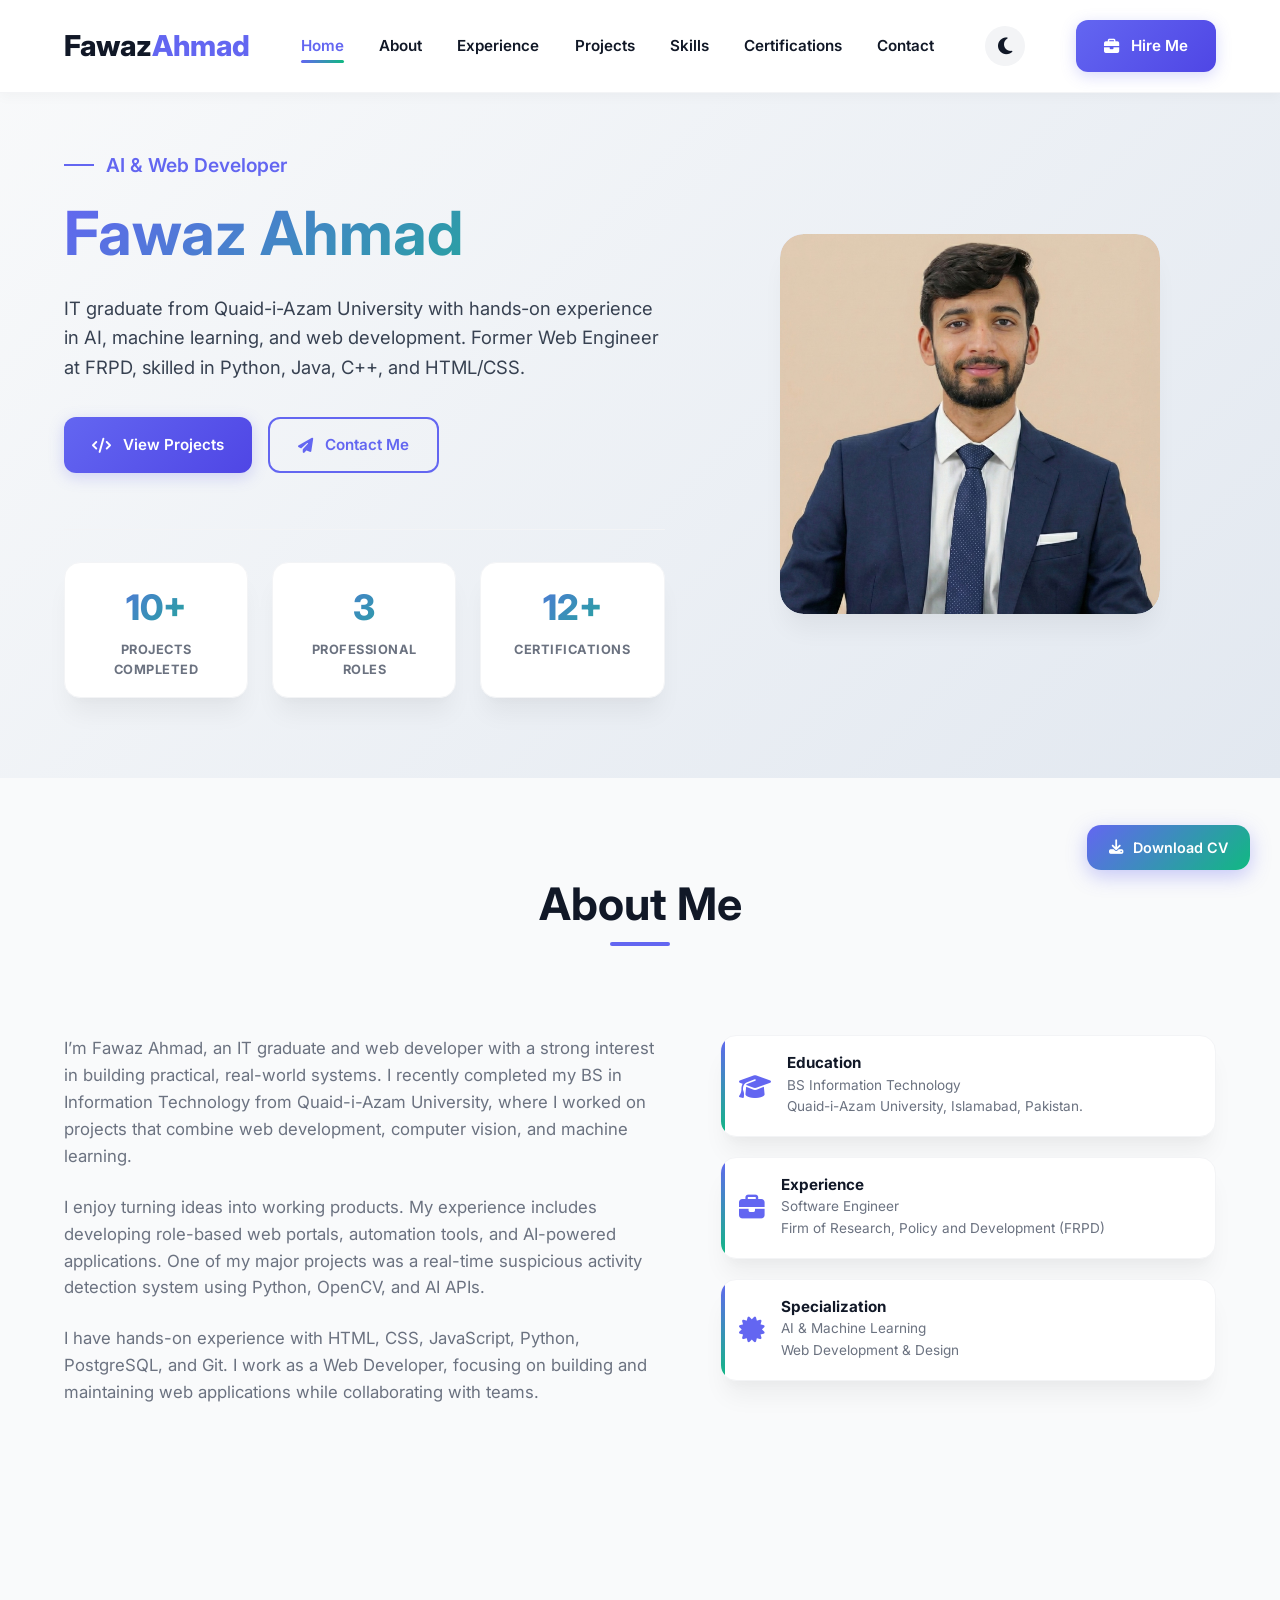
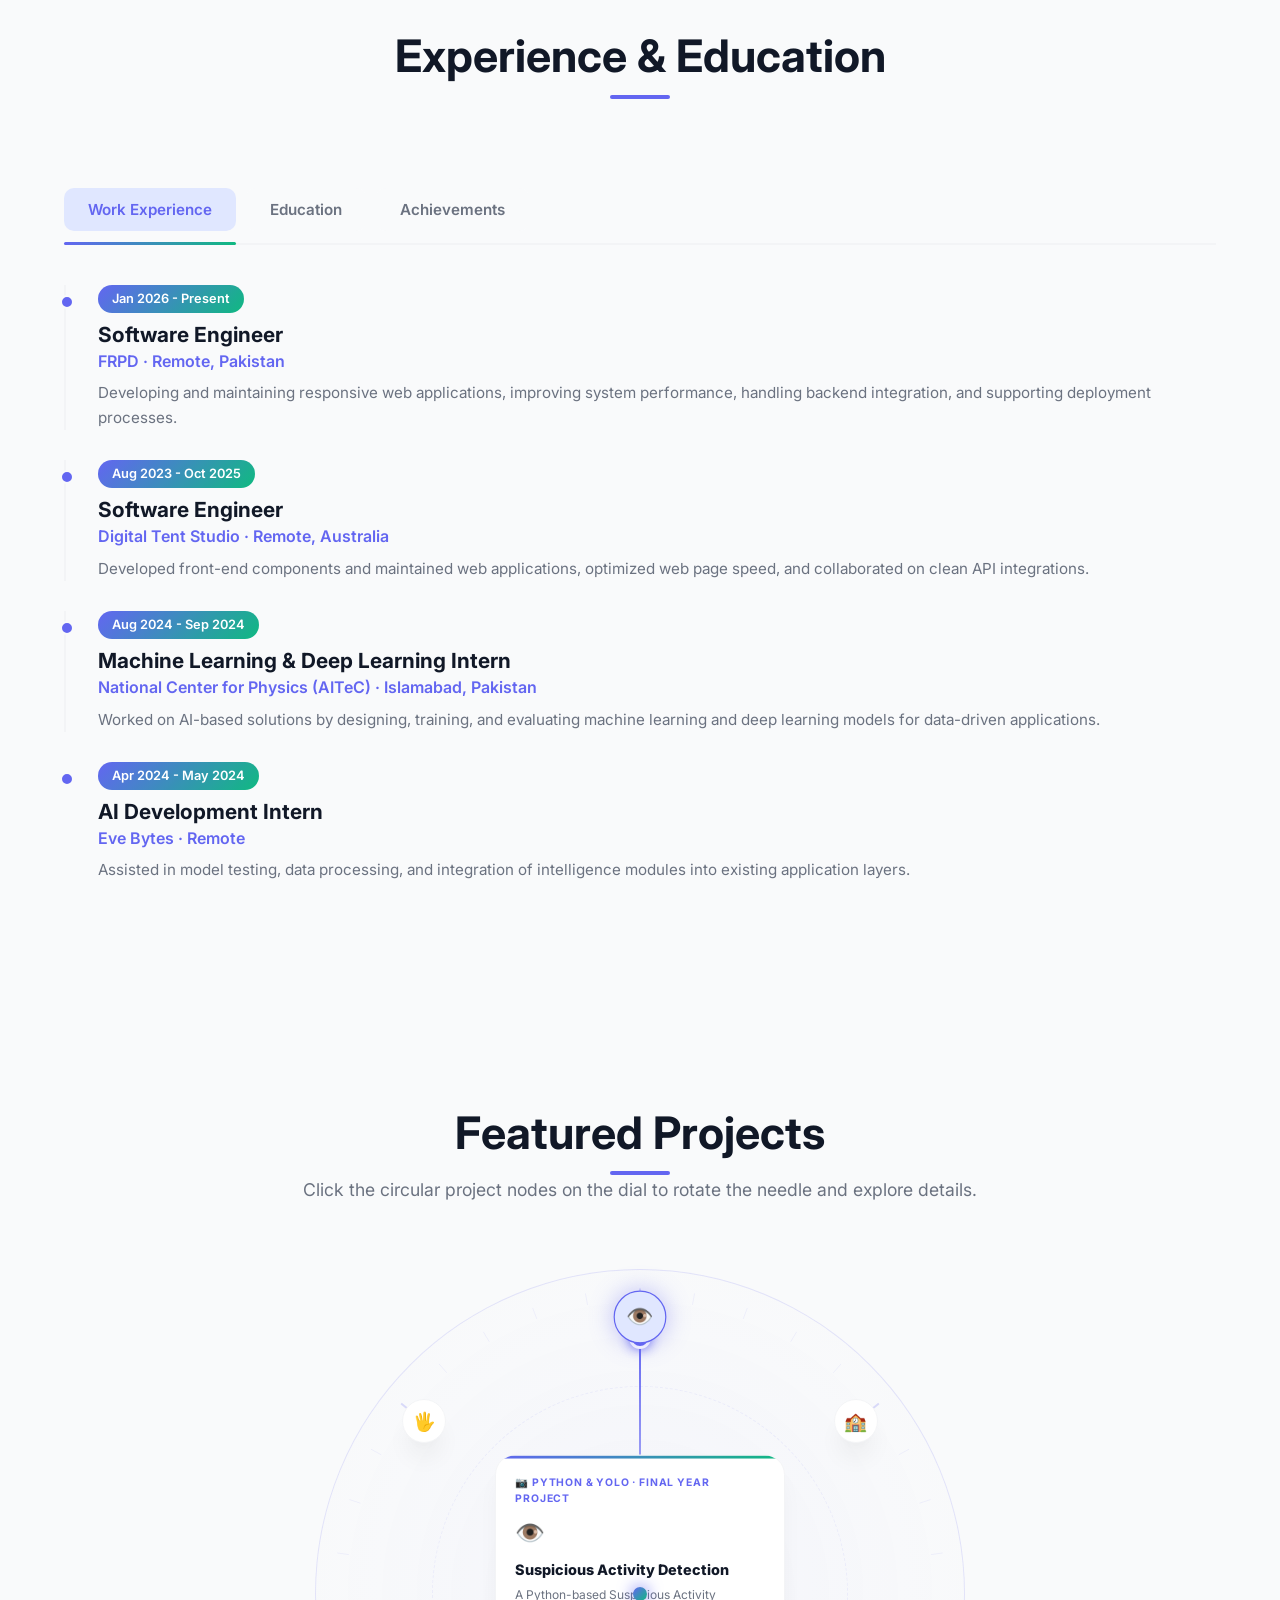
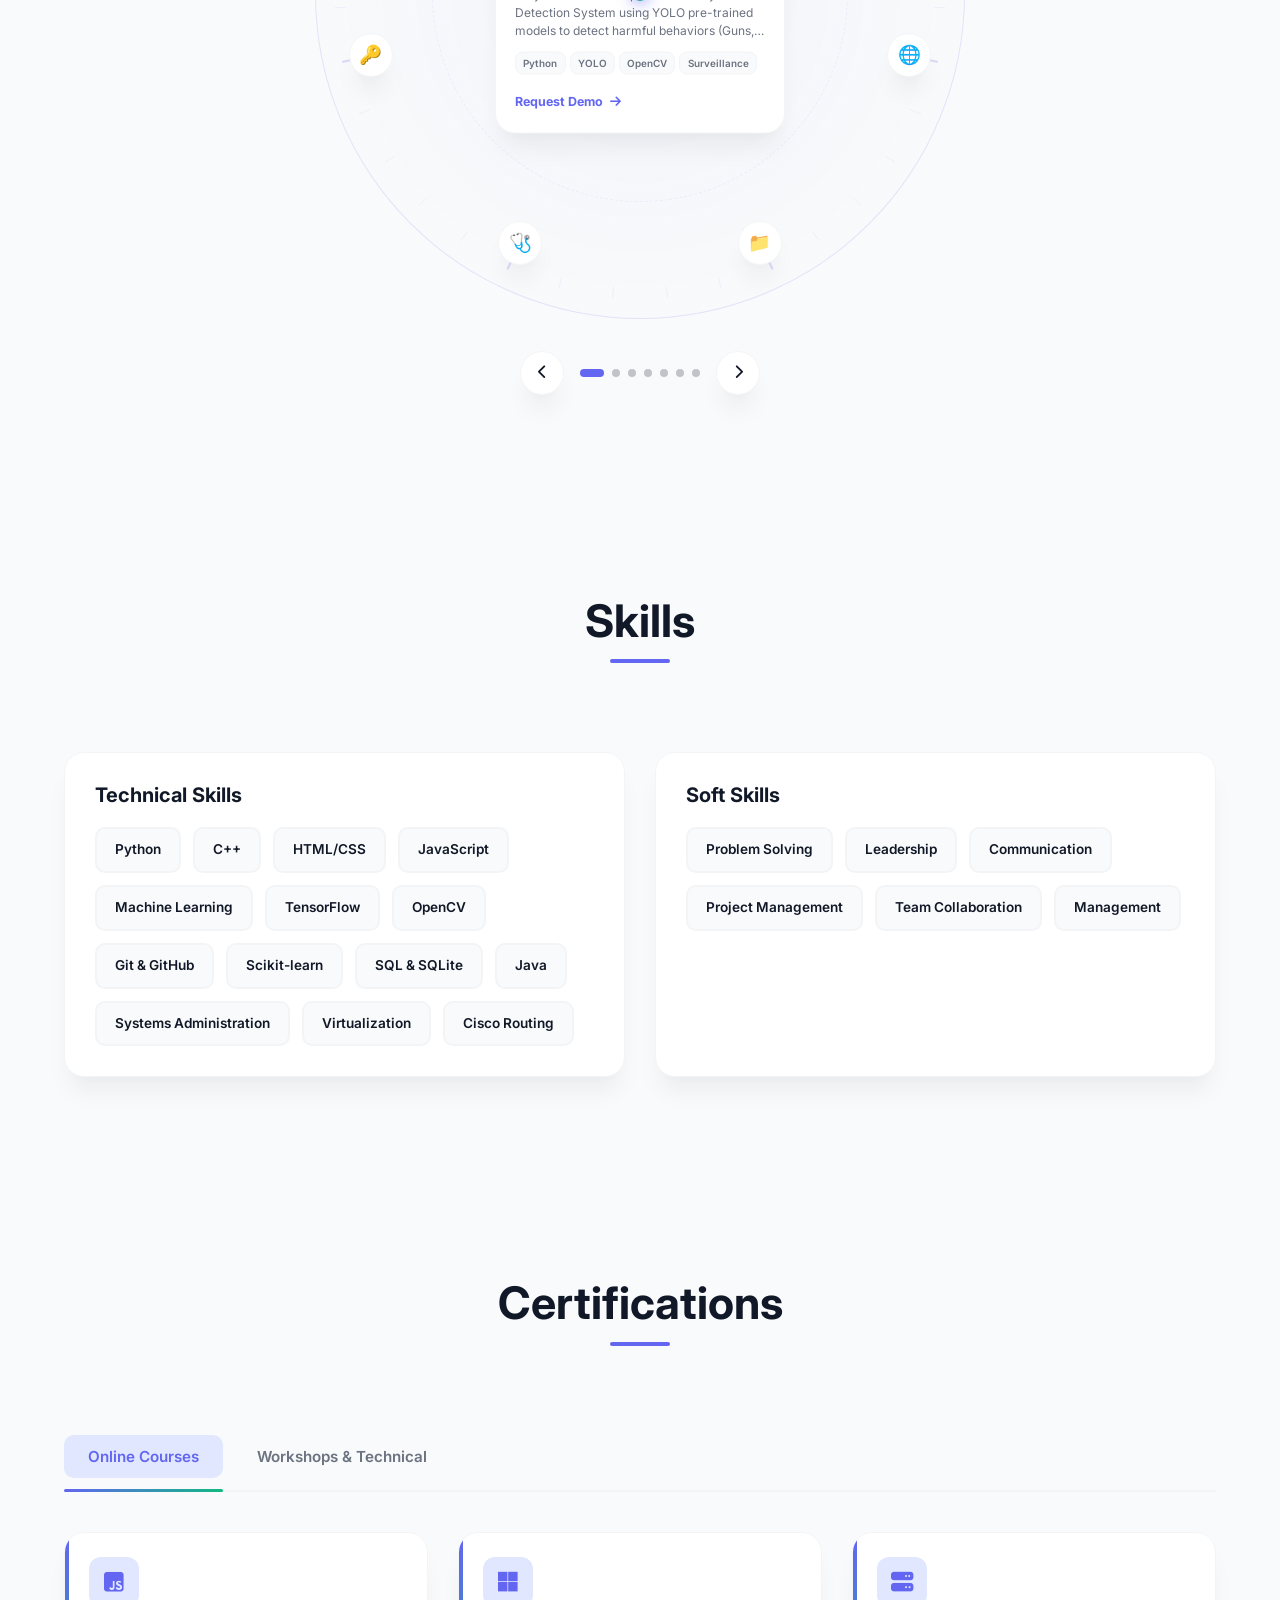
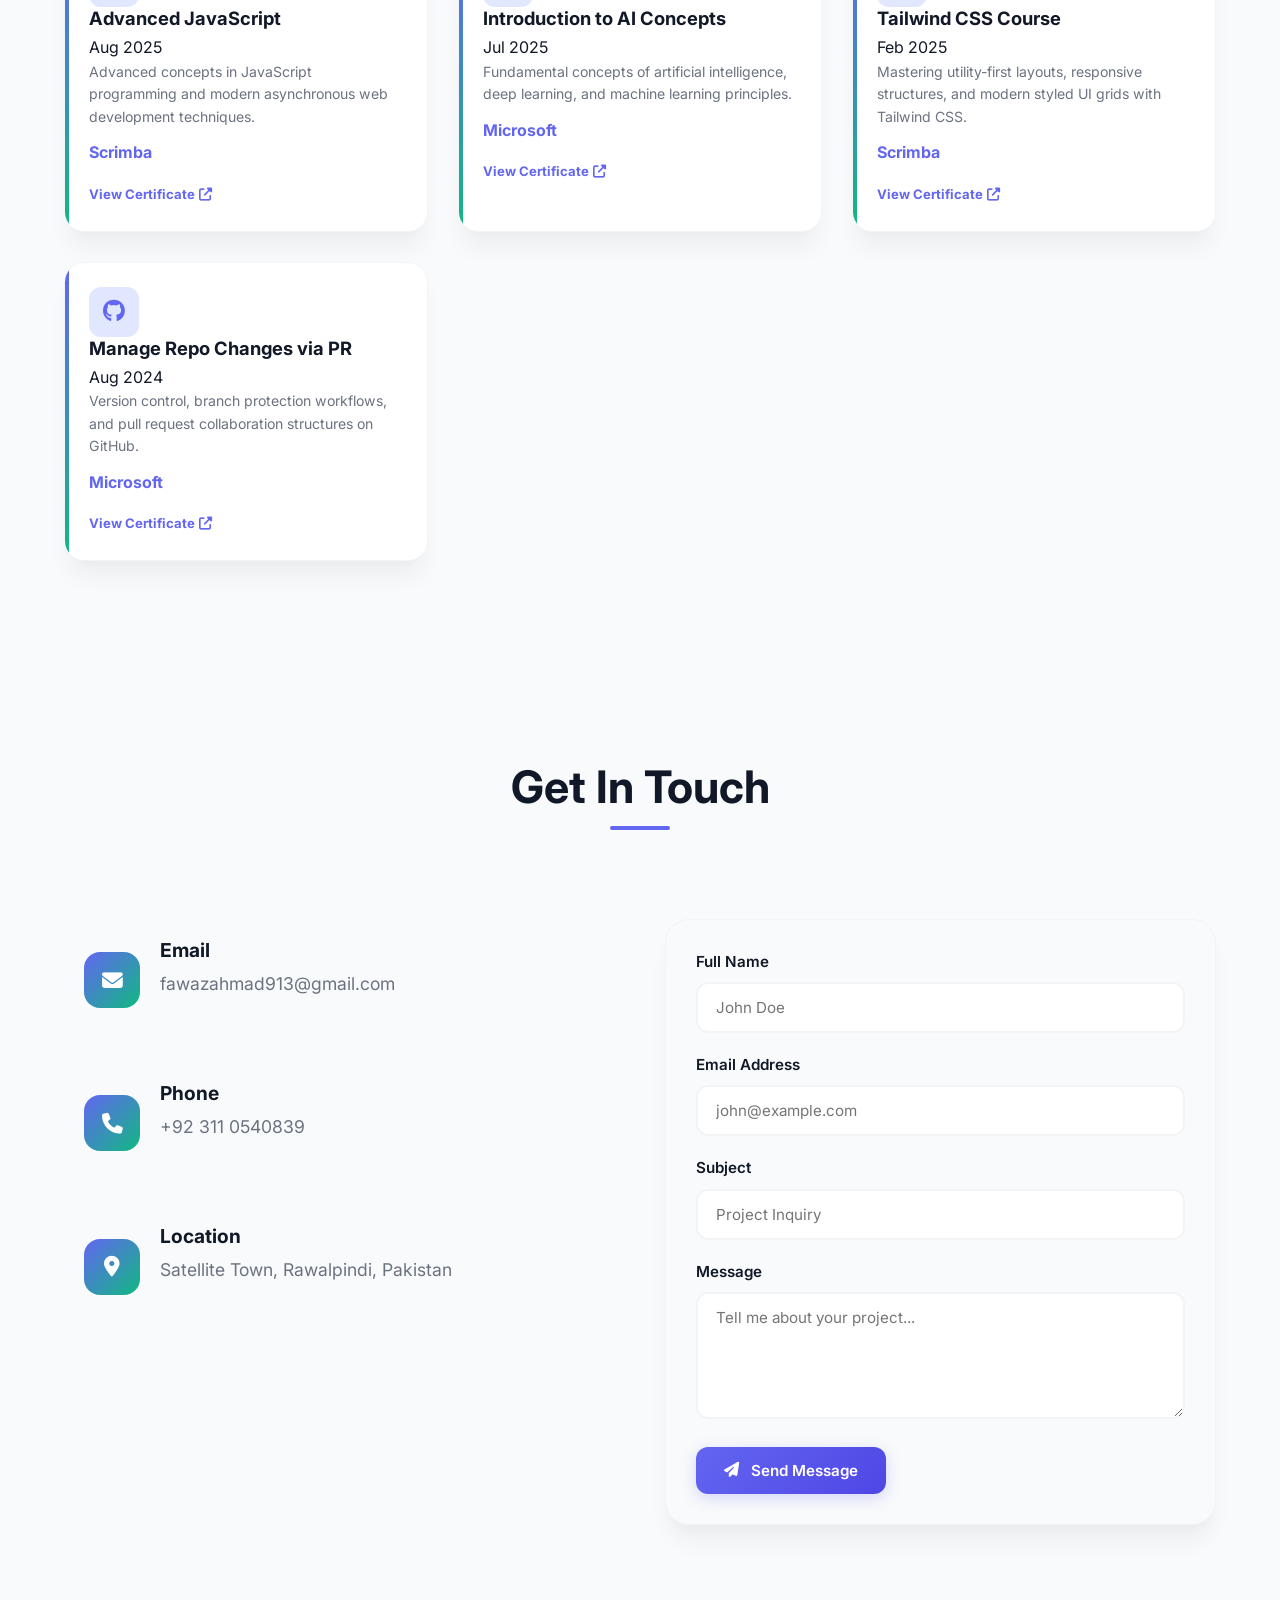
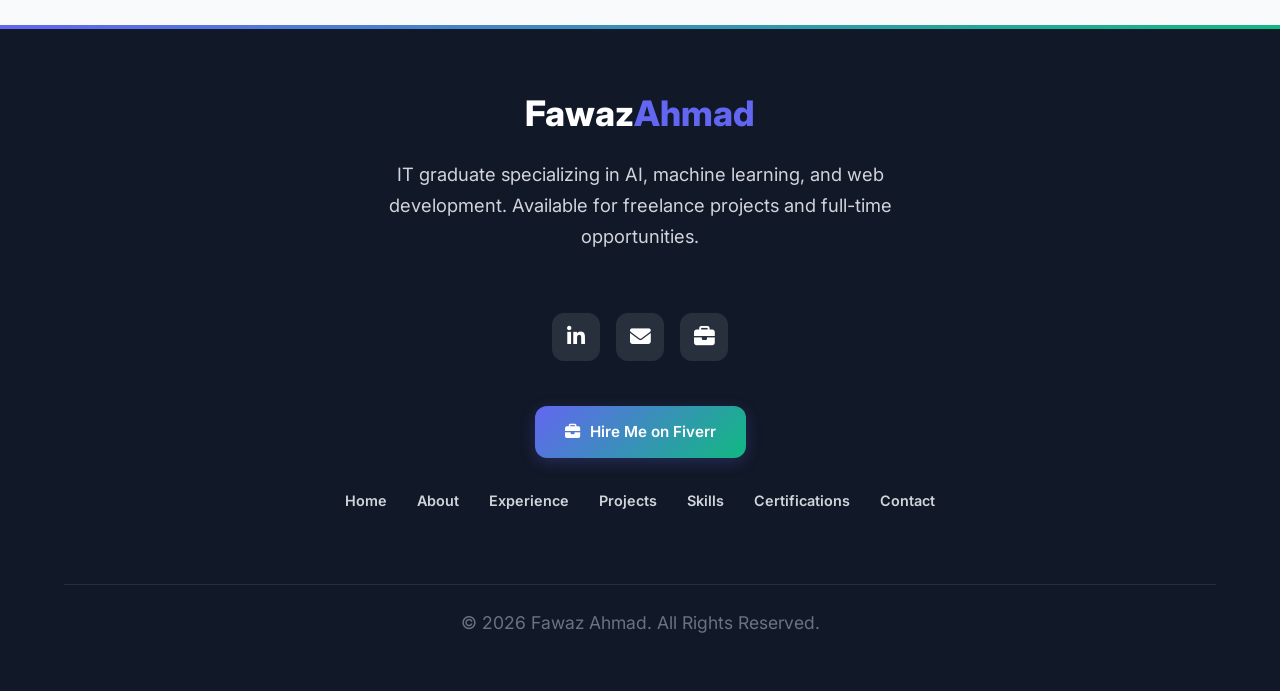
==== commit 1943c360: "overhaul portfolio website design and layout" ====
--- a/index.html
+++ b/index.html
@@ -21,37 +21,8 @@
       content="Portfolio of Fawaz Ahmad - IT Graduate & AI Developer specializing in Machine Learning and Web Development"
     />
     <meta property="og:type" content="website" />
-    <meta property="og:url" content="https://fawazahmad3.github.io" />
     <meta name="robots" content="index, follow" />
-    <meta name="theme-color" content="#2563eb" />
-    <!-- LinkedIn Profile Picture Config -->
-    <script>
-      window.LINKEDIN_CONFIG = {
-        profileUrl: "https://www.linkedin.com/in/fawaz-ahmad7/", // Your exact LinkedIn URL
-        updateInterval: 24 * 60 * 60 * 1000, // Check daily (24 hours)
-      };
-    </script>
-
-    <!-- Security Headers -->
-    <meta
-      http-equiv="Content-Security-Policy"
-      content="
-      default-src 'self';
-      script-src 'self' 'unsafe-inline' https://cdnjs.cloudflare.com https://fonts.googleapis.com;
-      style-src 'self' 'unsafe-inline' https://cdnjs.cloudflare.com https://fonts.googleapis.com;
-      font-src 'self' https://cdnjs.cloudflare.com https://fonts.gstatic.com;
-      img-src 'self' data: https:;
-      connect-src 'self';
-      frame-src 'none';
-      object-src 'none';
-    "
-    />
-    <meta http-equiv="X-Content-Type-Options" content="nosniff" />
-    <meta http-equiv="X-Frame-Options" content="DENY" />
-    <meta
-      http-equiv="Referrer-Policy"
-      content="strict-origin-when-cross-origin"
-    />
+    <meta name="theme-color" content="#6366f1" />
 
     <title>Fawaz Ahmad | IT Graduate & AI Developer</title>
 
@@ -66,7 +37,7 @@
       href="data:image/svg+xml,<svg xmlns=%22http://www.w3.org/2000/svg%22 viewBox=%220 0 100 100%22><text y=%22.9em%22 font-size=%2290%22>👨‍💻</text></svg>"
     />
 
-    <!-- External Resources -->
+    <!-- FontAwesome & Google Fonts -->
     <link
       rel="stylesheet"
       href="https://cdnjs.cloudflare.com/ajax/libs/font-awesome/6.4.0/css/all.min.css"
@@ -80,28 +51,7 @@
       crossorigin="anonymous"
     />
 
-    <!-- Internal Stylesheet -->
     <link rel="stylesheet" href="style.css" />
-
-    <!-- Structured Data for SEO -->
-    <script type="application/ld+json">
-      {
-        "@context": "https://schema.org",
-        "@type": "Person",
-        "name": "Fawaz Ahmad",
-        "url": "https://fawazahmad3.github.io",
-        "jobTitle": "AI & Web Developer",
-        "alumniOf": {
-          "@type": "EducationalOrganization",
-          "name": "Quaid-i-Azam University"
-        },
-        "sameAs": [
-          "https://github.com/FawazAhmad3",
-          "https://www.linkedin.com/in/fawaz-ahmad7/",
-          "https://www.fiverr.com/fawaz03"
-        ]
-      }
-    </script>
   </head>
   <body>
     <!-- Skip to main content for accessibility -->
@@ -110,9 +60,7 @@
     <!-- Header -->
     <header>
       <div class="container nav-container">
-        <a href="#" class="logo" aria-label="Fawaz Ahmad Portfolio"
-          >Fawaz<span>Ahmad</span></a
-        >
+        <a href="#" class="logo" aria-label="Fawaz Ahmad Portfolio">Fawaz<span>Ahmad</span></a>
         <button
           class="mobile-menu-btn"
           id="mobileMenuBtn"
@@ -147,7 +95,8 @@
 
     <!-- Main Content -->
     <main id="main-content">
-      <!-- CV Download Button -->
+      
+      <!-- Floating CV Download Button (Bottom-Right) -->
       <div class="cv-download">
         <button class="cv-btn" id="downloadCvBtn" aria-label="Download CV">
           <i class="fas fa-download"></i>
@@ -155,35 +104,16 @@
         </button>
       </div>
 
-      <!-- 🔥 HERO SECTION - LOCAL picture.jpg WORKS 100% -->
+      <!-- Hero Section -->
       <section class="hero" id="home">
         <div class="container hero-container">
-          <div class="hero-image">
-            <!-- ✅ YOUR LOCAL picture.jpg - PERFECT -->
-            <div
-              class="profile-img"
-              id="profileImg"
-              role="img"
-              aria-label="Fawaz Ahmad profile picture"
-            >
-              <img
-                src="picture.jpg"
-                alt="Fawaz Ahmad - Professional Photo"
-                class="profile-photo"
-                id="profilePhoto"
-                loading="eager"
-              />
-              <!-- Fallback icon -->
-              <i class="fas fa-user" id="profileIcon" aria-hidden="true"></i>
-            </div>
-          </div>
           <div class="hero-content">
             <div class="hero-subtitle">AI & Web Developer</div>
             <h1>Fawaz Ahmad</h1>
             <p class="hero-description">
               IT graduate from Quaid-i-Azam University with hands-on experience
-              in AI, machine learning, and web development. Former Vice
-              President of AICP-QAU, skilled in Python, C++, and HTML/CSS.
+              in AI, machine learning, and web development. Former Web Engineer at FRPD, 
+              skilled in Python, Java, C++, and HTML/CSS.
             </p>
             <div class="hero-btns">
               <a href="#projects" class="btn btn-primary">
@@ -193,26 +123,45 @@
                 <i class="fas fa-paper-plane"></i> Contact Me
               </a>
             </div>
+            
             <div class="quick-stats">
               <div class="stat-item">
                 <div class="stat-number">10+</div>
                 <div class="stat-label">Projects Completed</div>
               </div>
               <div class="stat-item">
-                <div class="stat-number">2</div>
+                <div class="stat-number">3</div>
                 <div class="stat-label">Professional Roles</div>
               </div>
               <div class="stat-item">
-                <div class="stat-number">15+</div>
+                <div class="stat-number">12+</div>
                 <div class="stat-label">Certifications</div>
               </div>
             </div>
           </div>
+          
+          <div class="hero-image">
+            <div
+              class="profile-img"
+              id="profileImg"
+              role="img"
+              aria-label="Fawaz Ahmad profile picture"
+            >
+              <img
+                src="Fawaz.jpg"
+                alt="Fawaz Ahmad - Professional Photo"
+                class="profile-photo"
+                id="profilePhoto"
+                loading="eager"
+              />
+              <i class="fas fa-user" id="profileIcon" aria-hidden="true"></i>
+            </div>
+          </div>
         </div>
       </section>
 
       <!-- About Section -->
-      <section id="about">
+      <section id="about" class="about">
         <div class="container">
           <div class="section-title">
             <h2>About Me</h2>
@@ -231,17 +180,15 @@
                 includes developing role-based web portals, automation tools,
                 and AI-powered applications. One of my major projects was a
                 real-time suspicious activity detection system using Python,
-                OpenCV, and AI APIs. I’ve also built systems for gesture
-                control, disease prediction, and database-driven university
-                portals.
+                OpenCV, and AI APIs.
               </p>
               <p>
                 I have hands-on experience with HTML, CSS, JavaScript, Python,
-                PostgreSQL, and Git. I currently work as a remote Web Developer,
-                where I focus on building and maintaining web applications while
-                collaborating with teams online.
-              </p>
-            </div>
+                PostgreSQL, and Git. I work as a Web Developer, focusing on 
+                building and maintaining web applications while collaborating with teams.
+              </p>
+            </div>
+            
             <div class="about-info">
               <div class="info-item">
                 <i class="fas fa-graduation-cap"></i>
@@ -251,19 +198,12 @@
                   <p>Quaid-i-Azam University, Islamabad, Pakistan.</p>
                 </div>
               </div>
-              <!-- <div class="info-item">
-                <i class="fas fa-map-marker-alt"></i>
-                <div>
-                  <h4>Location</h4>
-                  <p>Rawalpindi, Pakistan</p>
-                </div>
-              </div> -->
               <div class="info-item">
                 <i class="fas fa-briefcase"></i>
                 <div>
                   <h4>Experience</h4>
                   <p>Software Engineer</p>
-                  <p>Firm of Research, Policy and Development</p>
+                  <p>Firm of Research, Policy and Development (FRPD)</p>
                 </div>
               </div>
               <div class="info-item">
@@ -271,7 +211,7 @@
                 <div>
                   <h4>Specialization</h4>
                   <p>AI & Machine Learning</p>
-                  <p>Web Development</p>
+                  <p>Web Development & Design</p>
                 </div>
               </div>
             </div>
@@ -280,129 +220,239 @@
       </section>
 
       <!-- Experience Section -->
-      <section id="experience">
+      <section id="experience" class="experience">
         <div class="container">
           <div class="section-title">
             <h2>Experience & Education</h2>
           </div>
           <div class="experience-tabs">
-            <button class="tab-btn active" data-tab="work">
-              Work Experience
-            </button>
+            <button class="tab-btn active" data-tab="work">Work Experience</button>
             <button class="tab-btn" data-tab="education">Education</button>
-            <button class="tab-btn" data-tab="achievements">
-              Achievements
-            </button>
-          </div>
-
+            <button class="tab-btn" data-tab="achievements">Achievements</button>
+          </div>
+
+          <!-- Work Experience Timeline -->
           <div class="tab-content active" id="work-content">
             <div class="timeline-item">
               <span class="timeline-date">Jan 2026 - Present</span>
               <h3>Software Engineer</h3>
-              <h4>Firm of Research, Policy and Development</h4>
-              <p>
-                Builds web applications using React and Flask, developing
-                user-friendly interfaces and backend APIs. Works on machine
-                learning models, including data preprocessing, training, and
-                basic integration into web apps. Focused on creating practical,
-                data-driven solutions while continuously improving development
-                and AI skills.
+              <h4>FRPD · Remote, Pakistan</h4>
+              <p>
+                Developing and maintaining responsive web applications, improving system performance, 
+                handling backend integration, and supporting deployment processes.
               </p>
             </div>
             <div class="timeline-item">
-              <span class="timeline-date">Jul 2025 - Oct 2025</span>
-              <h3>Software Engineer (Remote)</h3>
-              <h4>Digital Tent Studio, Australia</h4>
-              <p>
-                Developing and maintaining front-end components using HTML, CSS,
-                JavaScript for various client projects. Collaborating with
-                design and backend teams to implement responsive web interfaces.
+              <span class="timeline-date">Aug 2023 - Oct 2025</span>
+              <h3>Software Engineer</h3>
+              <h4>Digital Tent Studio · Remote, Australia</h4>
+              <p>
+                Developed front-end components and maintained web applications, optimized web page speed, and collaborated on clean API integrations.
               </p>
             </div>
             <div class="timeline-item">
               <span class="timeline-date">Aug 2024 - Sep 2024</span>
               <h3>Machine Learning & Deep Learning Intern</h3>
-              <h4>National Centre for Physics (AITeC), Islamabad</h4>
-              <p>
-                Built and trained AI models with Scikit-learn and TensorFlow for
-                research projects. Worked on model evaluation, documentation,
-                and deployment of machine learning solutions.
-              </p>
-            </div>
-          </div>
-
+              <h4>National Center for Physics (AITeC) · Islamabad, Pakistan</h4>
+              <p>
+                Worked on AI-based solutions by designing, training, and evaluating machine learning and deep learning models for data-driven applications.
+              </p>
+            </div>
+            <div class="timeline-item">
+              <span class="timeline-date">Apr 2024 - May 2024</span>
+              <h3>AI Development Intern</h3>
+              <h4>Eve Bytes · Remote</h4>
+              <p>
+                Assisted in model testing, data processing, and integration of intelligence modules into existing application layers.
+              </p>
+            </div>
+          </div>
+
+          <!-- Education Timeline -->
           <div class="tab-content" id="education-content">
             <div class="timeline-item">
               <span class="timeline-date">Sep 2021 - Aug 2025</span>
-              <h3>Bachelor of Science in Information Technology</h3>
-              <h4>Quaid-i-Azam University, Islamabad</h4>
-              <p>
-                GPA: 3.3/4.0 | EQF Level 6. Focus on Artificial Intelligence,
-                Machine Learning, Software Development, and Web Technologies.
-              </p>
-            </div>
-          </div>
-
+              <h3>Bachelor of Science in Information Technology (BSIT)</h3>
+              <h4>Quaid-i-Azam University · Islamabad, Pakistan</h4>
+              <p>
+                Graduated with CGPA 3.3 / 4.0. Completed academic coursework in software engineering, database design, routing & switching, and server configuration.
+              </p>
+            </div>
+          </div>
+
+          <!-- Achievements Timeline -->
           <div class="tab-content" id="achievements-content">
             <div class="timeline-item">
-              <span class="timeline-date">2024 - 2025</span>
-              <h3>Vice President, AICP QAU Student Chapter</h3>
-              <h4>Artificial Intelligence Community of Pakistan</h4>
-              <p>
-                Awarded Certificate of Recognition for valuable contributions
-                and successful completion of tenure. Organized AI-related
-                events, fostered student engagement, and supported university's
-                AI community.
+              <span class="timeline-date">Server Project</span>
+              <h3>Server Administration Lab</h3>
+              <h4>Quaid-i-Azam University</h4>
+              <p>
+                Set up a fully functional domain environment using Hyper-V/VMware. Configured Windows Server, Active Directory, DNS, user/group management, GPOs, and client-server verification.
               </p>
             </div>
             <div class="timeline-item">
-              <span class="timeline-date">2025</span>
-              <h3>Participant at COMPPEC 2025</h3>
-              <h4>NUST EME National Exhibition</h4>
-              <p>
-                Participated in national-level computing competition showcasing
-                technical projects and innovations.
+              <span class="timeline-date">Networking Project</span>
+              <h3>Networking Essentials Design</h3>
+              <h4>Quaid-i-Azam University</h4>
+              <p>
+                Designed and implemented a small office network in Cisco Packet Tracer. Configured routers, switches, static IP addressing, and verified connectivity across departments.
               </p>
             </div>
             <div class="timeline-item">
-              <span class="timeline-date">2025</span>
-              <h3>Organize Open House</h3>
-              <h4>
-                Institute of Information Technology, Quaid-i-Azam University,
-                Islamabad
-              </h4>
-              <p>
-                Managed the Open House event for Final Year Students at
-                Quaid-i-Azam University, coordinating logistics and student
-                engagement.
-              </p>
-            </div>
-            <div class="timeline-item">
-              <span class="timeline-date">2025</span>
-              <h3>
-                Certificate for Organizing International Workshop on Microsoft
-                Technologies
-              </h3>
-              <h4>Pak-Finland Capacity Building Initiative (Phase-l)</h4>
-              <h4>Quaid-i-Azam University, Islamabad</h4>
-              <p>
-                Organized a workshop on Microsoft Technologies under the
-                Pak-Finland initiative at Quaid-i-Azam University.
+              <span class="timeline-date">Engagement</span>
+              <h3>Microsoft Technologies Workshop</h3>
+              <h4>Quaid-i-Azam University</h4>
+              <p>
+                Organized and managed the workshop at Quaid-i-Azam University, enhancing technical learning and community engagement.
               </p>
             </div>
           </div>
         </div>
       </section>
 
-      <!-- Projects Section -->
-      <section id="projects">
-        <div class="container" id="projectsContainer">
-          <!-- Orbital Gallery will be injected here by script.js -->
+      <!-- Projects Section (Clock Carousel Kept) -->
+      <section id="projects" class="projects">
+        <div class="container">
+          <div class="section-title">
+            <h2>Featured Projects</h2>
+            <p style="color:var(--gray); font-size: 1.1rem; margin-top: -1.5rem; margin-bottom: 2rem; text-align: center;">
+              Click the circular project nodes on the dial to rotate the needle and explore details.
+            </p>
+          </div>
+
+          <div class="carousel-wrap">
+            <div class="clock-stage" id="clockStage">
+              <!-- Outer border ring -->
+              <div class="clock-ring"></div>
+              <!-- Inner dashed ring -->
+              <div class="clock-ring-inner"></div>
+              <!-- Ticks canvas -->
+              <canvas id="clockTicksCanvas" class="clock-ticks-canvas"></canvas>
+              <!-- Center pin -->
+              <div class="clock-center"></div>
+              <!-- Pointer hand -->
+              <div class="clock-hand" id="clockHand"></div>
+
+              <!-- Active Project Card (Centered) -->
+              <div class="proj-active-card pac-fade" id="activeCard">
+                <!-- Dynamically populated from JS -->
+              </div>
+            </div>
+
+            <!-- Hidden Track with projects data template for JS -->
+            <div class="projects-track-hidden" id="projectsTrack">
+              <!-- 1 -->
+              <div class="proj-card">
+                <div class="proj-type">📷 Python & YOLO · Final Year Project</div>
+                <div class="proj-icon">👁️</div>
+                <div class="proj-name">Suspicious Activity Detection</div>
+                <div class="proj-desc">A Python-based Suspicious Activity Detection System using YOLO pre-trained models to detect harmful behaviors (Guns, Fighting, etc.) in real-time video feeds and uploaded footage. It sends alerts, logs incidents, and supports multiple camera feeds.</div>
+                <div class="proj-tags">
+                  <span class="proj-tag">Python</span>
+                  <span class="proj-tag">YOLO</span>
+                  <span class="proj-tag">OpenCV</span>
+                  <span class="proj-tag">Surveillance</span>
+                </div>
+                <a href="#contact" class="proj-link">Request Demo <i class="fas fa-arrow-right"></i></a>
+              </div>
+              <!-- 2 -->
+              <div class="proj-card">
+                <div class="proj-type">🏫 Flask & SQL · University Portal</div>
+                <div class="proj-icon">🏫</div>
+                <div class="proj-name">University Management System</div>
+                <div class="proj-desc">A comprehensive Flask-based multi-tenant university portal supporting 5 roles (Student, Teacher, Staff, HOD, Admin) with granular permissions. Manages the academic lifecycle from enrollment to reporting with notifications and approval workflows.</div>
+                <div class="proj-tags">
+                  <span class="proj-tag">Flask</span>
+                  <span class="proj-tag">SQL</span>
+                  <span class="proj-tag">RBAC</span>
+                  <span class="proj-tag">Multi-Tenant</span>
+                </div>
+                <a href="#contact" class="proj-link">Request Demo <i class="fas fa-arrow-right"></i></a>
+              </div>
+              <!-- 3 -->
+              <div class="proj-card">
+                <div class="proj-type">🌐 Bootstrap & SQL · Semester Project</div>
+                <div class="proj-icon">🌐</div>
+                <div class="proj-name">IIT Department Web Portal</div>
+                <div class="proj-desc">Developed a comprehensive departmental website for the Institute of Information Technology using HTML, CSS, JavaScript, and Bootstrap. Integrated SQL database backend with XAMPP.</div>
+                <div class="proj-tags">
+                  <span class="proj-tag">Bootstrap</span>
+                  <span class="proj-tag">JS</span>
+                  <span class="proj-tag">SQL</span>
+                  <span class="proj-tag">XAMPP</span>
+                </div>
+                <a href="#contact" class="proj-link">Request Demo <i class="fas fa-arrow-right"></i></a>
+              </div>
+              <!-- 4 -->
+              <div class="proj-card">
+                <div class="proj-type">📁 JavaFX & SQL · Semester Project</div>
+                <div class="proj-icon">📁</div>
+                <div class="proj-name">File Management System</div>
+                <div class="proj-desc">Developed a desktop application using JavaFX and Scene Builder for the frontend as part of coursework. Integrated backend database using XAMPP/SQL for metadata and indexing.</div>
+                <div class="proj-tags">
+                  <span class="proj-tag">JavaFX</span>
+                  <span class="proj-tag">Scene Builder</span>
+                  <span class="proj-tag">MySQL</span>
+                </div>
+                <a href="#contact" class="proj-link">Request Demo <i class="fas fa-arrow-right"></i></a>
+              </div>
+              <!-- 5 -->
+              <div class="proj-card">
+                <div class="proj-type">🩺 Python & ML · Semester Project</div>
+                <div class="proj-icon">🩺</div>
+                <div class="proj-name">Disease Prediction App</div>
+                <div class="proj-desc">Machine learning-based application to predict potential illnesses based on user-input symptom lists using trained datasets.</div>
+                <div class="proj-tags">
+                  <span class="proj-tag">Python</span>
+                  <span class="proj-tag">ML</span>
+                  <span class="proj-tag">Scikit-Learn</span>
+                </div>
+                <a href="#contact" class="proj-link">Request Demo <i class="fas fa-arrow-right"></i></a>
+              </div>
+              <!-- 6 -->
+              <div class="proj-card">
+                <div class="proj-type">🔑 SQL & PHP · Semester Project</div>
+                <div class="proj-icon">🔑</div>
+                <div class="proj-name">English Department DBMS</div>
+                <div class="proj-desc">Created a SQL web-based DBMS to manage staff and student records with login authentication and CRUD functionality.</div>
+                <div class="proj-tags">
+                  <span class="proj-tag">PHP</span>
+                  <span class="proj-tag">SQL</span>
+                  <span class="proj-tag">CRUD</span>
+                </div>
+                <a href="#contact" class="proj-link">Request Demo <i class="fas fa-arrow-right"></i></a>
+              </div>
+              <!-- 7 -->
+              <div class="proj-card">
+                <div class="proj-type">🖐️ MediaPipe & OpenCV · Real-Time Control</div>
+                <div class="proj-icon">🖐️</div>
+                <div class="proj-name">Gesture Brightness Control</div>
+                <div class="proj-desc">Used MediaPipe and OpenCV to create a gesture-controlled system that adjusts screen brightness in real-time based on tracking gestures.</div>
+                <div class="proj-tags">
+                  <span class="proj-tag">MediaPipe</span>
+                  <span class="proj-tag">OpenCV</span>
+                  <span class="proj-tag">Python</span>
+                </div>
+                <a href="#contact" class="proj-link">Request Demo <i class="fas fa-arrow-right"></i></a>
+              </div>
+            </div>
+
+            <!-- Carousel navigation -->
+            <div class="carousel-nav">
+              <button class="car-btn" onclick="clockMove(-1)" aria-label="Previous Project">
+                <i class="fas fa-chevron-left"></i>
+              </button>
+              <div class="car-dots" id="carDots"></div>
+              <button class="car-btn" onclick="clockMove(1)" aria-label="Next Project">
+                <i class="fas fa-chevron-right"></i>
+              </button>
+            </div>
+          </div>
         </div>
       </section>
 
       <!-- Skills Section -->
-      <section id="skills">
+      <section id="skills" class="skills">
         <div class="container">
           <div class="section-title">
             <h2>Skills</h2>
@@ -422,7 +472,9 @@
                 <div class="skill-item">Scikit-learn</div>
                 <div class="skill-item">SQL & SQLite</div>
                 <div class="skill-item">Java</div>
-                <div class="skill-item">Microsoft Office</div>
+                <div class="skill-item">Systems Administration</div>
+                <div class="skill-item">Virtualization</div>
+                <div class="skill-item">Cisco Routing</div>
               </div>
             </div>
             <div class="skill-category">
@@ -433,8 +485,7 @@
                 <div class="skill-item">Communication</div>
                 <div class="skill-item">Project Management</div>
                 <div class="skill-item">Team Collaboration</div>
-                <div class="skill-item">Public Speaking</div>
-                <div class="skill-item">Time Management</div>
+                <div class="skill-item">Management</div>
               </div>
             </div>
           </div>
@@ -442,271 +493,137 @@
       </section>
 
       <!-- Certifications Section -->
-      <section id="certifications">
+      <section id="certifications" class="certifications">
         <div class="container">
           <div class="section-title">
             <h2>Certifications</h2>
           </div>
 
           <div class="experience-tabs">
-            <button class="tab-btn active" data-tab="online-courses">
-              Online Courses
-            </button>
-            <button class="tab-btn" data-tab="workshops">
-              Workshops & Technical
-            </button>
-          </div>
-
-          <!-- Online Courses Tab Content -->
+            <button class="tab-btn active" data-tab="online-courses">Online Courses</button>
+            <button class="tab-btn" data-tab="workshops">Workshops & Technical</button>
+          </div>
+
+          <!-- Online Courses Content -->
           <div class="tab-content active" id="online-courses-content">
-            <div class="timeline-item">
-              <span class="timeline-date">Aug 2025</span>
-              <h3>Advanced JavaScript</h3>
-              <h4>Scrimba</h4>
-              <p>
-                Advanced concepts in JavaScript programming and modern web
-                development techniques.
-              </p>
-              <div class="certificate-link">
-                <a
-                  href="https://drive.google.com/drive/folders/1HNJyuGa7X8BGhvyGqB62KSmaf2tzu-ez?usp=drive_link"
-                  target="_blank"
-                  rel="noopener"
-                >
-                  View Certificate
-                </a>
-              </div>
-            </div>
-
-            <div class="timeline-item">
-              <span class="timeline-date">Jul 2025</span>
-              <h3>Introduction to AI Concepts</h3>
-              <h4>Microsoft</h4>
-              <p>
-                Fundamental concepts of artificial intelligence and machine
-                learning principles.
-              </p>
-              <div class="certificate-link">
-                <a
-                  href="https://drive.google.com/drive/folders/1HNJyuGa7X8BGhvyGqB62KSmaf2tzu-ez?usp=drive_link"
-                  target="_blank"
-                  rel="noopener"
-                >
-                  View Certificate
-                </a>
-              </div>
-            </div>
-
-            <div class="timeline-item">
-              <span class="timeline-date">Jul 2025</span>
-              <h3>Getting Started with Data Science in Microsoft Fabric</h3>
-              <h4>Microsoft</h4>
-              <p>
-                Introduction to data science concepts and tools in Microsoft
-                Fabric environment.
-              </p>
-              <div class="certificate-link">
-                <a
-                  href="https://drive.google.com/drive/folders/1HNJyuGa7X8BGhvyGqB62KSmaf2tzu-ez?usp=drive_link"
-                  target="_blank"
-                  rel="noopener"
-                >
-                  View Certificate
-                </a>
-              </div>
-            </div>
-
-            <div class="timeline-item">
-              <span class="timeline-date">Feb 2025</span>
-              <h3>Learn Tailwind CSS</h3>
-              <h4>Scrimba</h4>
-              <p>
-                Mastering Tailwind CSS framework for modern web development and
-                responsive design.
-              </p>
-              <div class="certificate-link">
-                <a
-                  href="https://drive.google.com/drive/folders/1HNJyuGa7X8BGhvyGqB62KSmaf2tzu-ez?usp=drive_link"
-                  target="_blank"
-                  rel="noopener"
-                >
-                  View Certificate
-                </a>
-              </div>
-            </div>
-
-            <div class="timeline-item">
-              <span class="timeline-date">Aug 2024</span>
-              <h3>Manage Repository Changes by Using Pull Request on GitHub</h3>
-              <h4>Microsoft</h4>
-              <p>
-                Version control, collaboration workflows, and pull request
-                management using GitHub.
-              </p>
-              <div class="certificate-link">
-                <a
-                  href="https://drive.google.com/drive/folders/1HNJyuGa7X8BGhvyGqB62KSmaf2tzu-ez?usp=drive_link"
-                  target="_blank"
-                  rel="noopener"
-                >
-                  View Certificate
-                </a>
-              </div>
-            </div>
-
-            <div class="timeline-item">
-              <span class="timeline-date">Mar 2023</span>
-              <h3>Introduction to Cybersecurity Tools & Cyber Attacks</h3>
-              <h4>Credly by Pearson</h4>
-              <p>
-                Foundational knowledge of cybersecurity tools and common cyber
-                attack methodologies.
-              </p>
-              <div class="certificate-link">
-                <a
-                  href="https://drive.google.com/drive/folders/1HNJyuGa7X8BGhvyGqB62KSmaf2tzu-ez?usp=drive_link"
-                  target="_blank"
-                  rel="noopener"
-                >
-                  View Certificate
-                </a>
-              </div>
-            </div>
-
-            <div class="timeline-item">
-              <span class="timeline-date">Mar 2023</span>
-              <h3>Ethical Hacking Essentials (EHE)</h3>
-              <h4>EC-Council</h4>
-              <p>
-                Fundamental ethical hacking principles, tools, and methodologies
-                for security testing.
-              </p>
-              <div class="certificate-link">
-                <a
-                  href="https://drive.google.com/drive/folders/1HNJyuGa7X8BGhvyGqB62KSmaf2tzu-ez?usp=drive_link"
-                  target="_blank"
-                  rel="noopener"
-                >
-                  View Certificate
-                </a>
-              </div>
-            </div>
-
-            <div class="timeline-item">
-              <span class="timeline-date">Mar 2023</span>
-              <h3>Introduction to Cybersecurity Tools & Cyber Attacks</h3>
-              <h4>IBM</h4>
-              <p>
-                Cybersecurity fundamentals, threat landscape analysis, and
-                security tool implementation.
-              </p>
-              <div class="certificate-link">
-                <a
-                  href="https://drive.google.com/drive/folders/1HNJyuGa7X8BGhvyGqB62KSmaf2tzu-ez?usp=drive_link"
-                  target="_blank"
-                  rel="noopener"
-                >
-                  View Certificate
-                </a>
-              </div>
-            </div>
-
-
-            <div class="timeline-item">
-              <span class="timeline-date">Jan 2023</span>
-              <h3>Command Line in Linux</h3>
-              <h4>Coursera</h4>
-              <p>
-                Linux terminal navigation, file system operations, and
-                command-line proficiency.
-              </p>
-              <div class="certificate-link">
-                <a
-                  href="https://drive.google.com/drive/folders/1HNJyuGa7X8BGhvyGqB62KSmaf2tzu-ez?usp=drive_link"
-                  target="_blank"
-                  rel="noopener"
-                >
-                  View Certificate
-                </a>
-              </div>
-            </div>
-          </div>
-
-          <!-- Workshops & Technical Tab Content -->
+            <div class="certifications-grid">
+              <div class="certification-card">
+                <div class="cert-header">
+                  <div class="cert-icon"><i class="fab fa-js-square"></i></div>
+                  <div>
+                    <h3>Advanced JavaScript</h3>
+                    <span class="cert-date">Aug 2025</span>
+                  </div>
+                </div>
+                <p>Advanced concepts in JavaScript programming and modern asynchronous web development techniques.</p>
+                <div class="cert-provider">Scrimba</div>
+                <div class="certificate-link" style="margin-top: 15px;">
+                  <a href="https://drive.google.com/drive/folders/1HNJyuGa7X8BGhvyGqB62KSmaf2tzu-ez?usp=drive_link" target="_blank" rel="noopener">
+                    View Certificate <i class="fas fa-external-link-alt"></i>
+                  </a>
+                </div>
+              </div>
+              <div class="certification-card">
+                <div class="cert-header">
+                  <div class="cert-icon"><i class="fab fa-microsoft"></i></div>
+                  <div>
+                    <h3>Introduction to AI Concepts</h3>
+                    <span class="cert-date">Jul 2025</span>
+                  </div>
+                </div>
+                <p>Fundamental concepts of artificial intelligence, deep learning, and machine learning principles.</p>
+                <div class="cert-provider">Microsoft</div>
+                <div class="certificate-link" style="margin-top: 15px;">
+                  <a href="https://drive.google.com/drive/folders/1HNJyuGa7X8BGhvyGqB62KSmaf2tzu-ez?usp=drive_link" target="_blank" rel="noopener">
+                    View Certificate <i class="fas fa-external-link-alt"></i>
+                  </a>
+                </div>
+              </div>
+              <div class="certification-card">
+                <div class="cert-header">
+                  <div class="cert-icon"><i class="fas fa-server"></i></div>
+                  <div>
+                    <h3>Tailwind CSS Course</h3>
+                    <span class="cert-date">Feb 2025</span>
+                  </div>
+                </div>
+                <p>Mastering utility-first layouts, responsive structures, and modern styled UI grids with Tailwind CSS.</p>
+                <div class="cert-provider">Scrimba</div>
+                <div class="certificate-link" style="margin-top: 15px;">
+                  <a href="https://drive.google.com/drive/folders/1HNJyuGa7X8BGhvyGqB62KSmaf2tzu-ez?usp=drive_link" target="_blank" rel="noopener">
+                    View Certificate <i class="fas fa-external-link-alt"></i>
+                  </a>
+                </div>
+              </div>
+              <div class="certification-card">
+                <div class="cert-header">
+                  <div class="cert-icon"><i class="fab fa-github"></i></div>
+                  <div>
+                    <h3>Manage Repo Changes via PR</h3>
+                    <span class="cert-date">Aug 2024</span>
+                  </div>
+                </div>
+                <p>Version control, branch protection workflows, and pull request collaboration structures on GitHub.</p>
+                <div class="cert-provider">Microsoft</div>
+                <div class="certificate-link" style="margin-top: 15px;">
+                  <a href="https://drive.google.com/drive/folders/1HNJyuGa7X8BGhvyGqB62KSmaf2tzu-ez?usp=drive_link" target="_blank" rel="noopener">
+                    View Certificate <i class="fas fa-external-link-alt"></i>
+                  </a>
+                </div>
+              </div>
+            </div>
+          </div>
+
+          <!-- Workshops Content -->
           <div class="tab-content" id="workshops-content">
-            <div class="timeline-item">
-              <span class="timeline-date">May 2025</span>
-              <h3>CCNA: Introduction to Networks</h3>
-              <h4>Cisco</h4>
-              <p>
-                Networking fundamentals, TCP/IP protocols, and Cisco network
-                device configuration.
-              </p>
-              <div class="certificate-link">
-                <a
-                  href="https://drive.google.com/drive/folders/1onVU3PnOjUgRbx2ORAL0BiPyVLSFprOl?usp=drive_link"
-                  target="_blank"
-                  rel="noopener"
-                >
-                  View Certificate
-                </a>
-              </div>
-            </div>
-
-            <div class="timeline-item">
-              <span class="timeline-date">May 2025</span>
-              <h3>Cisco Packet Tracer</h3>
-              <h4>Ezxprt</h4>
-              <p>
-                Network simulation, configuration, and troubleshooting using
-                Cisco Packet Tracer.
-              </p>
-              <div class="certificate-link">
-                <a
-                  href="https://drive.google.com/drive/folders/1onVU3PnOjUgRbx2ORAL0BiPyVLSFprOl?usp=drive_link"
-                  target="_blank"
-                  rel="noopener"
-                >
-                  View Certificate
-                </a>
-              </div>
-            </div>
-
-            <div class="timeline-item">
-              <span class="timeline-date">May 2025</span>
-              <h3>VMware Workstation</h3>
-              <h4>Ezxprt</h4>
-              <p>
-                Virtualization concepts, VM creation, management, and network
-                configuration.
-              </p>
-              <div class="certificate-link">
-                <a
-                  href="https://drive.google.com/drive/folders/1onVU3PnOjUgRbx2ORAL0BiPyVLSFprOl?usp=drive_link"
-                  target="_blank"
-                  rel="noopener"
-                >
-                  View Certificate
-                </a>
-              </div>
-            </div>
-
-            <div class="timeline-item">
-              <span class="timeline-date">Jan 2025</span>
-              <h3>International Workshop on Microsoft Technologies</h3>
-              <h4>Pak-Finland Initiative at Quaid-i-Azam University</h4>
-              <p>
-                Advanced Microsoft technologies, cloud services, and enterprise
-                solution deployment.
-              </p>
-              <div class="certificate-link">
-                <a
-                  href="https://drive.google.com/drive/folders/1onVU3PnOjUgRbx2ORAL0BiPyVLSFprOl?usp=drive_link"
-                  target="_blank"
-                  rel="noopener"
-                >
-                  View Certificate
-                </a>
+            <div class="certifications-grid">
+              <div class="certification-card">
+                <div class="cert-header">
+                  <div class="cert-icon"><i class="fas fa-network-wired"></i></div>
+                  <div>
+                    <h3>CCNA: Intro to Networks</h3>
+                    <span class="cert-date">May 2025</span>
+                  </div>
+                </div>
+                <p>Networking architectures, IP subnet schemes, routing/switching configurations, and TCP/IP protocol stack.</p>
+                <div class="cert-provider">Cisco</div>
+                <div class="certificate-link" style="margin-top: 15px;">
+                  <a href="https://drive.google.com/drive/folders/1onVU3PnOjUgRbx2ORAL0BiPyVLSFprOl?usp=drive_link" target="_blank" rel="noopener">
+                    View Certificate <i class="fas fa-external-link-alt"></i>
+                  </a>
+                </div>
+              </div>
+              <div class="certification-card">
+                <div class="cert-header">
+                  <div class="cert-icon"><i class="fas fa-project-diagram"></i></div>
+                  <div>
+                    <h3>Cisco Packet Tracer Setup</h3>
+                    <span class="cert-date">May 2025</span>
+                  </div>
+                </div>
+                <p>Designing, simulating, and validating complex local network topologies using simulation packets.</p>
+                <div class="cert-provider">Ezxprt</div>
+                <div class="certificate-link" style="margin-top: 15px;">
+                  <a href="https://drive.google.com/drive/folders/1onVU3PnOjUgRbx2ORAL0BiPyVLSFprOl?usp=drive_link" target="_blank" rel="noopener">
+                    View Certificate <i class="fas fa-external-link-alt"></i>
+                  </a>
+                </div>
+              </div>
+              <div class="certification-card">
+                <div class="cert-header">
+                  <div class="cert-icon"><i class="fas fa-desktop"></i></div>
+                  <div>
+                    <h3>VMware Workstation Basics</h3>
+                    <span class="cert-date">May 2025</span>
+                  </div>
+                </div>
+                <p>Deploying guest OS server nodes, snapshotting, and virtual adapters in Hyper-V and VMware setups.</p>
+                <div class="cert-provider">Ezxprt</div>
+                <div class="certificate-link" style="margin-top: 15px;">
+                  <a href="https://drive.google.com/drive/folders/1onVU3PnOjUgRbx2ORAL0BiPyVLSFprOl?usp=drive_link" target="_blank" rel="noopener">
+                    View Certificate <i class="fas fa-external-link-alt"></i>
+                  </a>
+                </div>
               </div>
             </div>
           </div>
@@ -714,7 +631,7 @@
       </section>
 
       <!-- Contact Section -->
-      <section id="contact">
+      <section id="contact" class="contact">
         <div class="container">
           <div class="section-title">
             <h2>Get In Touch</h2>
@@ -727,7 +644,7 @@
                 </div>
                 <div>
                   <h4>Email</h4>
-                  <p>fawazahmad913@gmail.com</p>
+                  <p><a href="mailto:fawazahmad913@gmail.com">fawazahmad913@gmail.com</a></p>
                 </div>
               </div>
               <div class="contact-item">
@@ -736,7 +653,7 @@
                 </div>
                 <div>
                   <h4>Phone</h4>
-                  <p>+92 311 0540839</p>
+                  <p><a href="tel:+923110540839">+92 311 0540839</a></p>
                 </div>
               </div>
               <div class="contact-item">
@@ -749,20 +666,20 @@
                 </div>
               </div>
             </div>
-            <!-- <div class="contact-form">
-              <h3>Send Me a Message</h3>
-              <form id="contactForm">
+
+            <div class="contact-form">
+              <form id="contactForm" onsubmit="event.preventDefault(); sendContactForm();">
                 <div class="form-group">
                   <label for="name">Full Name</label>
-                  <input type="text" id="name" name="name" required />
+                  <input type="text" id="name" name="name" placeholder="John Doe" required />
                 </div>
                 <div class="form-group">
                   <label for="email">Email Address</label>
-                  <input type="email" id="email" name="email" required />
+                  <input type="email" id="email" name="email" placeholder="john@example.com" required />
                 </div>
                 <div class="form-group">
                   <label for="subject">Subject</label>
-                  <input type="text" id="subject" name="subject" required />
+                  <input type="text" id="subject" name="subject" placeholder="Project Inquiry" required />
                 </div>
                 <div class="form-group">
                   <label for="message">Message</label>
@@ -770,6 +687,7 @@
                     id="message"
                     name="message"
                     rows="5"
+                    placeholder="Tell me about your project..."
                     required
                   ></textarea>
                 </div>
@@ -777,7 +695,7 @@
                   <i class="fas fa-paper-plane"></i> Send Message
                 </button>
               </form>
-            </div> -->
+            </div>
           </div>
         </div>
       </section>
@@ -786,24 +704,13 @@
     <!-- Footer -->
     <footer>
       <div class="container footer-container">
-        <a href="#" class="footer-logo" aria-label="Fawaz Ahmad Portfolio"
-          >Fawaz<span>Ahmad</span></a
-        >
+        <a href="#" class="footer-logo" aria-label="Fawaz Ahmad Portfolio">Fawaz<span>Ahmad</span></a>
         <p class="footer-tagline">
           IT graduate specializing in AI, machine learning, and web development.
           Available for freelance projects and full-time opportunities.
         </p>
 
         <div class="social-links">
-          <a
-            href="https://github.com/FawazAhmad3"
-            target="_blank"
-            rel="noopener noreferrer"
-            class="social-link"
-            aria-label="GitHub profile"
-          >
-            <i class="fab fa-github"></i>
-          </a>
           <a
             href="https://www.linkedin.com/in/fawaz-ahmad7/"
             target="_blank"
@@ -851,12 +758,12 @@
         </ul>
 
         <div class="copyright">
-          <p>&copy; 2025 Fawaz Ahmad. All Rights Reserved.</p>
+          <p>&copy; 2026 Fawaz Ahmad. All Rights Reserved.</p>
         </div>
       </div>
     </footer>
 
-    <!-- External JavaScript -->
+    <!-- Script -->
     <script src="script.js"></script>
   </body>
 </html>
--- a/style.css
+++ b/style.css
@@ -1,3 +1,10 @@
+/* 
+   FAWAZ AHMAD - Portfolio Stylesheet (Overhauled Theme)
+   Primary Color: Indigo (#6366f1)
+   Accent Color: Emerald Green (#10b981)
+   Font Family: Inter, sans-serif
+*/
+
 :root {
   --primary: #6366f1;
   --primary-dark: #4f46e5;
@@ -9,12 +16,12 @@
   --dark-gray: #374151;
   --white: #ffffff;
   --accent: #10b981;
-  --shadow: 0 20px 25px -5px rgba(0, 0, 0, 0.1),
-    0 10px 10px -5px rgba(0, 0, 0, 0.04);
+  --shadow: 0 20px 25px -5px rgba(0, 0, 0, 0.05),
+    0 10px 10px -5px rgba(0, 0, 0, 0.02);
   --transition: all 0.3s cubic-bezier(0.4, 0, 0.2, 1);
 }
 
-/* Dark theme variables - AUTO based on prefers-color-scheme */
+/* Dark theme variables - Based on manual toggle & system preference */
 @media (prefers-color-scheme: dark) {
   :root:not([data-theme="light"]) {
     --primary: #818cf8;
@@ -27,12 +34,11 @@
     --dark-gray: #9ca3af;
     --white: #1f2937;
     --accent: #34d399;
-    --shadow: 0 20px 25px -5px rgba(0, 0, 0, 0.3),
-      0 10px 10px -5px rgba(0, 0, 0, 0.2);
-  }
-}
-
-/* Manual dark theme override */
+    --shadow: 0 20px 25px -5px rgba(0, 0, 0, 0.25),
+      0 10px 10px -5px rgba(0, 0, 0, 0.15);
+  }
+}
+
 [data-theme="dark"] {
   --primary: #818cf8;
   --primary-dark: #6366f1;
@@ -44,11 +50,10 @@
   --dark-gray: #9ca3af;
   --white: #1f2937;
   --accent: #34d399;
-  --shadow: 0 20px 25px -5px rgba(0, 0, 0, 0.3),
-    0 10px 10px -5px rgba(0, 0, 0, 0.2);
-}
-
-/* Manual light theme override */
+  --shadow: 0 20px 25px -5px rgba(0, 0, 0, 0.25),
+    0 10px 10px -5px rgba(0, 0, 0, 0.15);
+}
+
 [data-theme="light"] {
   --primary: #6366f1;
   --primary-dark: #4f46e5;
@@ -60,10 +65,11 @@
   --dark-gray: #374151;
   --white: #ffffff;
   --accent: #10b981;
-  --shadow: 0 20px 25px -5px rgba(0, 0, 0, 0.1),
-    0 10px 10px -5px rgba(0, 0, 0, 0.04);
-}
-
+  --shadow: 0 20px 25px -5px rgba(0, 0, 0, 0.05),
+    0 10px 10px -5px rgba(0, 0, 0, 0.02);
+}
+
+/* ── BASE RESETS ── */
 * {
   margin: 0;
   padding: 0;
@@ -83,28 +89,41 @@
   transition: background-color 0.3s ease, color 0.3s ease;
 }
 
+/* Scrollbar */
+::-webkit-scrollbar {
+  width: 8px;
+}
+::-webkit-scrollbar-track {
+  background: var(--light);
+}
+::-webkit-scrollbar-thumb {
+  background: var(--primary);
+  border-radius: 4px;
+}
+::-webkit-scrollbar-thumb:hover {
+  background: var(--primary-dark);
+}
+
 .container {
   width: 100%;
-  max-width: 1280px;
+  max-width: 1200px;
   margin: 0 auto;
   padding: 0 24px;
 }
 
 section {
-  padding: 120px 0;
-}
-
-h1,
-h2,
-h3,
-h4 {
+  padding: 100px 0;
+  scroll-margin-top: 90px;
+}
+
+h1, h2, h3, h4 {
   font-weight: 700;
-  line-height: 1.1;
+  line-height: 1.2;
   color: var(--secondary);
 }
 
 h1 {
-  font-size: 4rem;
+  font-size: 3.8rem;
   margin-bottom: 1.5rem;
   background: linear-gradient(135deg, var(--primary) 0%, var(--accent) 100%);
   -webkit-background-clip: text;
@@ -113,8 +132,8 @@
 }
 
 h2 {
-  font-size: 3rem;
-  margin-bottom: 4rem;
+  font-size: 2.8rem;
+  margin-bottom: 2.5rem;
   position: relative;
   display: inline-block;
 }
@@ -132,19 +151,19 @@
 }
 
 h3 {
-  font-size: 1.75rem;
+  font-size: 1.6rem;
   margin-bottom: 1rem;
 }
 
 h4 {
-  font-size: 1.25rem;
+  font-size: 1.2rem;
   margin-bottom: 0.5rem;
 }
 
 p {
   margin-bottom: 1.5rem;
   color: var(--gray);
-  font-size: 1.125rem;
+  font-size: 1.1rem;
 }
 
 a {
@@ -153,18 +172,24 @@
   transition: var(--transition);
 }
 
+.section-title {
+  text-align: center;
+  margin-bottom: 4rem;
+}
+
+/* Buttons */
 .btn {
   display: inline-flex;
   align-items: center;
   gap: 12px;
-  padding: 16px 32px;
+  padding: 14px 28px;
   border-radius: 12px;
   font-weight: 600;
   cursor: pointer;
   transition: var(--transition);
   border: none;
   font-family: inherit;
-  font-size: 1rem;
+  font-size: 0.95rem;
   position: relative;
   overflow: hidden;
 }
@@ -176,12 +201,7 @@
   left: -100%;
   width: 100%;
   height: 100%;
-  background: linear-gradient(
-    90deg,
-    transparent,
-    rgba(255, 255, 255, 0.2),
-    transparent
-  );
+  background: linear-gradient(90deg, transparent, rgba(255, 255, 255, 0.2), transparent);
   transition: 0.5s;
 }
 
@@ -189,19 +209,18 @@
   left: 100%;
 }
 
+.btn:hover {
+  transform: translateY(-3px);
+}
+
 .btn-primary {
-  background: linear-gradient(
-    135deg,
-    var(--primary) 0%,
-    var(--primary-dark) 100%
-  );
+  background: linear-gradient(135deg, var(--primary) 0%, var(--primary-dark) 100%);
   color: var(--white);
-  box-shadow: 0 4px 15px rgba(99, 102, 241, 0.3);
+  box-shadow: 0 4px 15px rgba(99, 102, 241, 0.25);
 }
 
 .btn-primary:hover {
-  transform: translateY(-3px) scale(1.05);
-  box-shadow: 0 8px 25px rgba(99, 102, 241, 0.4);
+  box-shadow: 0 8px 22px rgba(99, 102, 241, 0.35);
 }
 
 .btn-secondary {
@@ -212,7 +231,6 @@
 
 .btn-secondary:hover {
   background: var(--primary-light);
-  transform: translateY(-3px);
 }
 
 .btn-outline {
@@ -224,19 +242,9 @@
 .btn-outline:hover {
   border-color: var(--primary);
   color: var(--primary);
-  transform: translateY(-2px);
-}
-
-.section-title {
-  text-align: center;
-  margin-bottom: 5rem;
-}
-
-.section-title h2 {
-  display: inline-block;
-}
-
-/* Header - FIXED FOR THEME SWITCHING */
+}
+
+/* ── HEADER ── */
 header {
   position: fixed;
   top: 0;
@@ -245,10 +253,10 @@
   background: var(--white);
   backdrop-filter: blur(10px);
   z-index: 1000;
-  padding: 24px 0;
+  padding: 20px 0;
   transition: var(--transition);
   border-bottom: 1px solid var(--light-gray);
-  box-shadow: 0 4px 6px -1px rgba(0, 0, 0, 0.1);
+  box-shadow: 0 4px 12px rgba(0, 0, 0, 0.03);
 }
 
 .nav-container {
@@ -258,35 +266,20 @@
 }
 
 .logo {
-  font-size: 2rem;
+  font-size: 1.8rem;
   font-weight: 800;
   color: var(--secondary);
-  display: flex;
-  align-items: center;
-  gap: 8px;
+  position: relative;
 }
 
 .logo span {
   color: var(--primary);
-  position: relative;
-}
-
-.logo:after {
-  content: "";
-  width: 8px;
-  height: 8px;
-  background: var(--accent);
-  border-radius: 50%;
-  position: absolute;
-  right: -12px;
-  top: 50%;
-  transform: translateY(-50%);
 }
 
 .nav-links {
   display: flex;
   list-style: none;
-  gap: 2.5rem;
+  gap: 2.2rem;
 }
 
 .nav-links a {
@@ -294,6 +287,7 @@
   position: relative;
   padding: 8px 0;
   color: var(--secondary);
+  font-size: 0.95rem;
 }
 
 .nav-links a:after {
@@ -308,26 +302,35 @@
   border-radius: 2px;
 }
 
-.nav-links a:hover:after {
+.nav-links a:hover:after,
+.nav-links a.active:after {
   width: 100%;
 }
 
-/* Theme Toggle Button */
+.nav-links a.active {
+  color: var(--primary);
+}
+
+.cta-buttons {
+  display: flex;
+  gap: 16px;
+  align-items: center;
+}
+
+/* Theme Toggle */
 .theme-toggle {
   background: none;
   border: none;
   cursor: pointer;
-  padding: 8px;
-  border-radius: 50%;
   width: 40px;
   height: 40px;
+  border-radius: 50%;
   display: flex;
   align-items: center;
   justify-content: center;
   color: var(--secondary);
   background: var(--light-gray);
   transition: var(--transition);
-  margin-left: 16px;
 }
 
 .theme-toggle:hover {
@@ -337,10 +340,9 @@
 }
 
 .theme-toggle i {
-  font-size: 1.25rem;
-}
-
-/* Hide/show icons based on theme */
+  font-size: 1.2rem;
+}
+
 [data-theme="dark"] .fa-moon,
 :root:not([data-theme="light"]) .fa-moon,
 [data-theme="light"] .fa-sun {
@@ -358,7 +360,7 @@
   background: none;
   border: none;
   color: var(--secondary);
-  font-size: 1.5rem;
+  font-size: 1.4rem;
   cursor: pointer;
   padding: 8px;
   border-radius: 8px;
@@ -371,70 +373,47 @@
   color: var(--white);
 }
 
-.cta-buttons {
-  display: flex;
-  gap: 16px;
-  align-items: center;
-}
-
-/* Mobile menu styles - FIXED FOR THEME */
-@media (max-width: 768px) {
-  .nav-links {
-    background: var(--white);
-    box-shadow: 0 20px 25px rgba(0, 0, 0, 0.1);
-  }
-
-  .nav-links a {
-    color: var(--secondary);
-  }
-}
-
-/* Hero Section */
+/* Accessibility */
+.skip-link {
+  position: absolute;
+  top: -40px;
+  left: 0;
+  background: var(--primary);
+  color: var(--white);
+  padding: 8px;
+  z-index: 100;
+  transition: top 0.2s;
+}
+.skip-link:focus {
+  top: 0;
+}
+
+/* ── HERO SECTION ── */
 .hero {
-  padding-top: 200px;
-  padding-bottom: 140px;
+  padding-top: 150px;
+  padding-bottom: 80px;
   background: linear-gradient(135deg, var(--light) 0%, #e2e8f0 100%);
   position: relative;
   overflow: hidden;
 }
 
-[data-theme="dark"] .hero,
-:root:not([data-theme="light"]) .hero {
+[data-theme="dark"] .hero {
   background: linear-gradient(135deg, #0f172a 0%, #1e293b 100%);
-}
-
-.hero:before {
-  content: "";
-  position: absolute;
-  top: 0;
-  left: 0;
-  right: 0;
-  bottom: 0;
-  background: url("data:image/svg+xml,%3Csvg width='100' height='100' viewBox='0 0 100 100' xmlns='http://www.w3.org/2000/svg'%3E%3Cpath d='M11 18c3.866 0 7-3.134 7-7s-3.134-7-7-7-7 3.134-7 7 3.134 7 7 7zm48 25c3.866 0 7-3.134 7-7s-3.134-7-7-7-7 3.134-7 7 3.134 7 7 7zm-43-7c1.657 0 3-1.343 3-3s-1.343-3-3-3-3 1.343-3 3 1.343 3 3 3zm63 31c1.657 0 3-1.343 3-3s-1.343-3-3-3-3 1.343-3 3 1.343 3 3 3zM34 90c1.657 0 3-1.343 3-3s-1.343-3-3-3-3 1.343-3 3 1.343 3 3 3zm56-76c1.657 0 3-1.343 3-3s-1.343-3-3-3-3 1.343-3 3 1.343 3 3 3zM12 86c2.21 0 4-1.79 4-4s-1.79-4-4-4-4 1.79-4 4 1.79 4 4 4zm28-65c2.21 0 4-1.79 4-4s-1.79-4-4-4-4 1.79-4 4 1.79 4 4 4zm23-11c2.76 0 5-2.24 5-5s-2.24-5-5-5-5 2.24-5 5 2.24 5 5 5zm-6 60c2.21 0 4-1.79 4-4s-1.79-4-4-4-4 1.79-4 4 1.79 4 4 4zm29 22c2.76 0 5-2.24 5-5s-2.24-5-5-5-5 2.24-5 5 2.24 5 5 5zM32 63c2.76 0 5-2.24 5-5s-2.24-5-5-5-5 2.24-5 5 2.24 5 5 5zm57-13c2.76 0 5-2.24 5-5s-2.24-5-5-5-5 2.24-5 5 2.24 5 5 5zm-9-21c1.105 0 2-.895 2-2s-.895-2-2-2-2 .895-2 2 .895 2 2 2zM60 91c1.105 0 2-.895 2-2s-.895-2-2-2-2 .895-2 2 .895 2 2 2zM35 41c1.105 0 2-.895 2-2s-.895-2-2-2-2 .895-2 2 .895 2 2 2zM12 60c1.105 0 2-.895 2-2s-.895-2-2-2-2 .895-2 2 .895 2 2 2z' fill='%236366f1' fill-opacity='0.05' fill-rule='evenodd'/%3E%3C/svg%3E");
-}
-
-[data-theme="dark"] .hero:before,
-:root:not([data-theme="light"]) .hero:before {
-  background: url("data:image/svg+xml,%3Csvg width='100' height='100' viewBox='0 0 100 100' xmlns='http://www.w3.org/2000/svg'%3E%3Cpath d='M11 18c3.866 0 7-3.134 7-7s-3.134-7-7-7-7 3.134-7 7 3.134 7 7 7zm48 25c3.866 0 7-3.134 7-7s-3.134-7-7-7-7 3.134-7 7 3.134 7 7 7zm-43-7c1.657 0 3-1.343 3-3s-1.343-3-3-3-3 1.343-3 3 1.343 3 3 3zm63 31c1.657 0 3-1.343 3-3s-1.343-3-3-3-3 1.343-3 3 1.343 3 3 3zM34 90c1.657 0 3-1.343 3-3s-1.343-3-3-3-3 1.343-3 3 1.343 3 3 3zm56-76c1.657 0 3-1.343 3-3s-1.343-3-3-3-3 1.343-3 3 1.343 3 3 3zM12 86c2.21 0 4-1.79 4-4s-1.79-4-4-4-4 1.79-4 4 1.79 4 4 4zm28-65c2.21 0 4-1.79 4-4s-1.79-4-4-4-4 1.79-4 4 1.79 4 4 4zm23-11c2.76 0 5-2.24 5-5s-2.24-5-5-5-5 2.24-5 5 2.24 5 5 5zm-6 60c2.21 0 4-1.79 4-4s-1.79-4-4-4-4 1.79-4 4 1.79 4 4 4zm29 22c2.76 0 5-2.24 5-5s-2.24-5-5-5-5 2.24-5 5 2.24 5 5 5zM32 63c2.76 0 5-2.24 5-5s-2.24-5-5-5-5 2.24-5 5 2.24 5 5 5zm57-13c2.76 0 5-2.24 5-5s-2.24-5-5-5-5 2.24-5 5 2.24 5 5 5zm-9-21c1.105 0 2-.895 2-2s-.895-2-2-2-2 .895-2 2 .895 2 2 2zM60 91c1.105 0 2-.895 2-2s-.895-2-2-2-2 .895-2 2 .895 2 2 2zM35 41c1.105 0 2-.895 2-2s-.895-2-2-2-2 .895-2 2 .895 2 2 2zM12 60c1.105 0 2-.895 2-2s-.895-2-2-2-2 .895-2 2 .895 2 2 2z' fill='%23818cf8' fill-opacity='0.05' fill-rule='evenodd'/%3E%3C/svg%3E");
 }
 
 .hero-container {
   display: grid;
-  grid-template-columns: 1fr 1fr;
-  gap: 80px;
-  align-items: center;
-  position: relative;
-  z-index: 1;
-}
-
-.hero-content h1 {
-  margin-bottom: 1.5rem;
+  grid-template-columns: 1.1fr 0.9fr;
+  gap: 60px;
+  align-items: center;
+  position: relative;
+  z-index: 2;
 }
 
 .hero-subtitle {
-  font-size: 1.25rem;
-  color: var(--primary);
-  margin-bottom: 1.5rem;
+  font-size: 1.2rem;
+  color: var(--primary);
+  margin-bottom: 1rem;
   font-weight: 600;
   display: flex;
   align-items: center;
@@ -443,21 +422,21 @@
 
 .hero-subtitle:before {
   content: "";
-  width: 40px;
+  width: 30px;
   height: 2px;
   background: var(--primary);
 }
 
 .hero-description {
-  font-size: 1.25rem;
-  margin-bottom: 3rem;
+  font-size: 1.15rem;
+  margin-bottom: 2.2rem;
   color: var(--dark-gray);
 }
 
 .hero-btns {
   display: flex;
-  gap: 24px;
-  margin-top: 3rem;
+  gap: 16px;
+  margin-top: 2rem;
 }
 
 .hero-image {
@@ -465,949 +444,25 @@
   text-align: center;
 }
 
-@keyframes shine {
-  0% {
-    transform: translateX(-100%) translateY(-100%) rotate(45deg);
-  }
-  100% {
-    transform: translateX(100%) translateY(100%) rotate(45deg);
-  }
-}
-
-.quick-stats {
-  display: grid;
-  grid-template-columns: repeat(3, 1fr);
-  gap: 40px;
-  margin-top: 80px;
-  padding-top: 40px;
-  border-top: 1px solid var(--light-gray);
-}
-
-.stat-item {
-  text-align: center;
-  padding: 24px;
-  background: var(--white);
-  border-radius: 16px;
-  box-shadow: var(--shadow);
-  border: 1px solid var(--light-gray);
-  transition: var(--transition);
-}
-
-.stat-item:hover {
-  transform: translateY(-5px);
-  box-shadow: 0 10px 15px rgba(0, 0, 0, 0.1);
-}
-
-.stat-number {
-  font-size: 3rem;
-  font-weight: 800;
-  color: var(--primary);
-  margin-bottom: 8px;
-  background: linear-gradient(135deg, var(--primary) 0%, var(--accent) 100%);
-  -webkit-background-clip: text;
-  -webkit-text-fill-color: transparent;
-  background-clip: text;
-}
-
-.stat-label {
-  color: var(--gray);
-  font-size: 1rem;
-  font-weight: 600;
-  text-transform: uppercase;
-  letter-spacing: 0.5px;
-}
-
-/* About Section */
-.about {
-  background: var(--light);
-}
-
-.about-content {
-  display: grid;
-  grid-template-columns: 1fr 1fr;
-  gap: 80px;
-  align-items: center;
-}
-
-.about-text p {
-  margin-bottom: 2rem;
-  font-size: 1.125rem;
-}
-
-.about-info {
-  display: grid;
-  grid-template-columns: repeat(2, 1fr);
-  gap: 24px;
-  margin-top: 40px;
-}
-
-.info-item {
-  padding: 24px;
-  background: var(--white);
-  border-radius: 16px;
-  box-shadow: var(--shadow);
-  border: 1px solid var(--light-gray);
-  transition: var(--transition);
-  position: relative;
-  overflow: hidden;
-}
-
-.info-item:before {
-  content: "";
-  position: absolute;
-  top: 0;
-  left: 0;
-  width: 4px;
-  height: 100%;
-  background: linear-gradient(to bottom, var(--primary), var(--accent));
-}
-
-.info-item:hover {
-  transform: translateY(-5px);
-  box-shadow: 0 10px 15px rgba(0, 0, 0, 0.1);
-}
-
-.info-item i {
-  color: var(--primary);
-  font-size: 2rem;
-  margin-bottom: 16px;
-}
-
-/* Experience Section */
-.experience {
-  background: var(--white);
-}
-
-.experience-tabs {
-  display: flex;
-  gap: 12px;
-  margin-bottom: 48px;
-  border-bottom: 2px solid var(--light-gray);
-  padding-bottom: 12px;
-  flex-wrap: wrap;
-}
-
-.tab-btn {
-  padding: 16px 32px;
-  background: none;
-  border: none;
-  font-family: inherit;
-  font-weight: 600;
-  color: var(--gray);
-  cursor: pointer;
-  position: relative;
-  transition: var(--transition);
-  border-radius: 12px;
-  font-size: 1rem;
-  background: var(--light);
-}
-
-.tab-btn:hover {
-  background: var(--light-gray);
-  color: var(--primary);
-}
-
-.tab-btn.active {
-  color: var(--primary);
-  background: var(--primary-light);
-}
-
-.tab-btn.active:after {
-  content: "";
-  position: absolute;
-  width: 100%;
-  height: 3px;
-  background: linear-gradient(90deg, var(--primary), var(--accent));
-  bottom: -14px;
-  left: 0;
-  border-radius: 2px;
-}
-
-.tab-content {
-  display: none;
-  animation: fadeIn 0.5s ease;
-}
-
-@keyframes fadeIn {
-  from {
-    opacity: 0;
-    transform: translateY(20px);
-  }
-  to {
-    opacity: 1;
-    transform: translateY(0);
-  }
-}
-
-.tab-content.active {
-  display: block;
-}
-
-.timeline-date {
-  display: inline-block;
-  background: linear-gradient(135deg, var(--primary) 0%, var(--accent) 100%);
-  color: var(--white);
-  padding: 8px 20px;
-  border-radius: 20px;
-  font-size: 0.875rem;
-  font-weight: 600;
-  margin-bottom: 16px;
-}
-
-/* Orbital Projects Gallery */
-.projects {
-  position: relative;
-  overflow: hidden;
-  padding: 140px 0;
-  background: var(--light);
-}
-
-[data-theme="dark"] .projects,
-:root:not([data-theme="light"]) .projects {
-  background: radial-gradient(circle at 50% 50%, #1e293b 0%, #020617 100%);
-}
-.orbital-header {
-  margin-bottom: 80px;
-  position: relative;
-  z-index: 10;
-}
-
-.orbital-header p {
-  color: #94a3b8;
-  font-size: 1.1rem;
-  margin-top: 15px;
-}
-.orbital-wrapper {
-  position: relative;
-  height: 900px;
-  display: flex;
-  align-items: center;
-  justify-content: center;
-  perspective: 2000px;
-  margin-top: 40px;
-}
-
-.orbital-orbit {
-  position: absolute;
-  width: 850px;
-  height: 850px;
-  border-radius: 50%;
-  display: flex;
-  align-items: center;
-  justify-content: center;
-}
-
-.orbital-path {
-  position: absolute;
-  width: 100%;
-  height: 100%;
-  border: 1px dashed rgba(255, 255, 255, 0.1);
-  border-radius: 50%;
-  box-shadow: 0 0 30px rgba(99, 102, 241, 0.05);
-  animation: rotatePath 120s linear infinite;
-}
-
-@keyframes rotatePath {
-  from { transform: rotate(0deg); }
-  to { transform: rotate(360deg); }
-}
-
-.orbital-icons-container {
-  position: absolute;
-  width: 100%;
-  height: 100%;
-  transition: transform 1.5s cubic-bezier(0.2, 0.8, 0.2, 1);
-  transform-style: preserve-3d;
-}
-
-.orbital-icon-btn {
-  position: absolute;
-  top: 50%;
-  left: 50%;
-  width: 60px;
-  height: 60px;
-  margin-top: -30px;
-  margin-left: -30px;
-  border-radius: 50%;
-  background: rgba(255, 255, 255, 0.05);
-  backdrop-filter: blur(5px);
-  border: 1px solid rgba(255, 255, 255, 0.1);
-  color: #94a3b8;
-  display: flex;
-  align-items: center;
-  justify-content: center;
-  font-size: 1.4rem;
-  cursor: pointer;
-  transition: all 0.6s cubic-bezier(0.4, 0, 0.2, 1);
-  z-index: 10;
-  transform-origin: center;
-}
-
-[data-theme="light"] .orbital-icon-btn {
-  background: white;
-  border: 1px solid var(--light-gray);
-  color: var(--gray);
-}
-
-.orbital-icon-btn i {
-  transition: transform 1.5s cubic-bezier(0.2, 0.8, 0.2, 1);
-  transform: rotate(var(--icon-rotation, 0deg));
-}
-
-.orbital-icon-btn:hover {
-  color: var(--primary);
-  border-color: var(--primary);
-  background: rgba(99, 102, 241, 0.1);
-  transform: translate(var(--tw-translate-x), var(--tw-translate-y)) scale(1.1) !important;
-}
-
-.orbital-icon-btn.active {
-  background: var(--primary);
-  color: var(--white);
-  border-color: var(--primary);
-  box-shadow: 0 0 30px rgba(99, 102, 241, 0.4);
-  transform: translate(var(--tw-translate-x), var(--tw-translate-y)) scale(1.2) !important;
-}
-
-.central-card-wrapper {
-  position: relative;
-  z-index: 5;
-  width: 320px;
-  perspective: 2000px;
-}
-
-.central-card {
-  background: rgba(15, 23, 42, 0.65);
-  backdrop-filter: blur(40px);
-  -webkit-backdrop-filter: blur(40px);
-  border: 1px solid rgba(255, 255, 255, 0.1);
-  border-radius: 24px;
-  padding: 32px;
-  box-shadow: 0 25px 80px -15px rgba(0, 0, 0, 0.7);
-  opacity: 0;
-  transform: scale(0.85) translateY(30px);
-  transition: all 0.9s cubic-bezier(0.16, 1, 0.3, 1);
-  position: relative;
-  overflow: hidden;
-}
-
-[data-theme="light"] .central-card {
-  background: rgba(255, 255, 255, 0.9);
-  border: 1px solid rgba(0, 0, 0, 0.05);
-  box-shadow: 0 20px 60px -10px rgba(0, 0, 0, 0.1);
-}
-
-.central-card.active {
-  opacity: 1;
-  transform: scale(1) translateY(0);
-}
-
-.card-glow {
-  position: absolute;
-  top: -50%;
-  left: -50%;
-  width: 200%;
-  height: 200%;
-  background: radial-gradient(circle at center, var(--project-color, var(--primary)) 0%, transparent 70%);
-  opacity: 0.1;
-  pointer-events: none;
-}
-
-.card-content {
-  position: relative;
-  z-index: 1;
-}
-
-.project-badge {
-  display: inline-block;
-  padding: 6px 14px;
-  background: rgba(99, 102, 241, 0.1);
-  color: var(--primary);
-  border-radius: 20px;
-  font-size: 0.7rem;
-  font-weight: 700;
-  margin-bottom: 24px;
-  text-transform: uppercase;
-  letter-spacing: 1.5px;
-  border: 1px solid rgba(99, 102, 241, 0.2);
-}
-
-.project-icon-large {
-  font-size: 3rem;
-  color: var(--project-color, var(--primary));
-  margin-bottom: 20px;
-  filter: drop-shadow(0 0 15px rgba(var(--project-color-rgb, 99, 102, 241), 0.4));
-}
-
-.central-card h3 {
-  font-size: 1.5rem;
-  margin-bottom: 12px;
-  color: var(--secondary);
-  font-weight: 700;
-}
-
-[data-theme="dark"] .central-card h3 {
-  color: white;
-}
-
-.central-card p {
-  color: #94a3b8;
-  font-size: 0.9rem;
-  margin-bottom: 24px;
-  line-height: 1.5;
-}
-
-[data-theme="light"] .central-card p {
-  color: var(--gray);
-}
-
-.project-tech-tags {
-  display: flex;
-  flex-wrap: wrap;
-  justify-content: center;
-  gap: 8px;
-  margin-bottom: 32px;
-}
-
-.tech-tag {
-  background: rgba(255, 255, 255, 0.05);
-  color: #94a3b8;
-  padding: 6px 14px;
-  border-radius: 10px;
-  font-size: 0.8rem;
-  font-weight: 500;
-}
-
-[data-theme="light"] .tech-tag {
-  background: var(--light-gray);
-  color: var(--dark-gray);
-}
-
-.project-action-links {
-  display: flex;
-  justify-content: center;
-  gap: 16px;
-}
-
-/* Connecting Line */
-.active-line {
-  position: absolute;
-  top: 50%;
-  left: 50%;
-  width: 0;
-  height: 2px;
-  background: linear-gradient(90deg, transparent, var(--project-color, var(--primary)), var(--project-color, var(--primary)));
-  transform-origin: left center;
-  z-index: 2;
-  pointer-events: none;
-  opacity: 0.8;
-  transition: all 0.8s cubic-bezier(0.4, 0, 0.2, 1);
-  box-shadow: 0 0 15px var(--project-color, var(--primary));
-}
-
-/* Responsive */
-@media (max-width: 992px) {
-  .orbital-orbit {
-    width: 600px;
-    height: 600px;
-  }
-}
-
-@media (max-width: 768px) {
-  .orbital-wrapper {
-    height: 700px;
-  }
-  .orbital-orbit {
-    width: 400px;
-    height: 400px;
-  }
-  .central-card-wrapper {
-    width: 90%;
-  }
-}
-
-/* Skills Section */
-.skills {
-  background: var(--white);
-}
-
-.skills-container {
-  display: grid;
-  grid-template-columns: repeat(auto-fit, minmax(350px, 1fr));
-  gap: 48px;
-}
-
-.skill-category {
-  background: var(--light);
-  padding: 40px;
-  border-radius: 20px;
-  box-shadow: var(--shadow);
-  border: 1px solid var(--light-gray);
-  transition: var(--transition);
-}
-
-.skill-category:hover {
-  transform: translateY(-5px);
-  box-shadow: 0 10px 15px rgba(0, 0, 0, 0.1);
-}
-
-.skill-list {
-  display: flex;
-  flex-wrap: wrap;
-  gap: 16px;
-  margin-top: 24px;
-}
-
-.skill-item {
-  background: var(--white);
-  padding: 12px 24px;
-  border-radius: 12px;
-  font-weight: 600;
-  border: 2px solid var(--light-gray);
-  transition: var(--transition);
-  position: relative;
-  overflow: hidden;
-}
-
-.skill-item:before {
-  content: "";
-  position: absolute;
-  top: 0;
-  left: -100%;
-  width: 100%;
-  height: 100%;
-  background: linear-gradient(
-    90deg,
-    transparent,
-    var(--primary-light),
-    transparent
-  );
-  transition: 0.5s;
-}
-
-.skill-item:hover:before {
-  left: 100%;
-}
-
-.skill-item:hover {
-  border-color: var(--primary);
-  transform: translateY(-2px);
-  box-shadow: 0 4px 12px rgba(99, 102, 241, 0.2);
-}
-
-/* Certifications Section */
-.certifications {
-  background: var(--light);
-}
-
-.certifications-grid {
-  display: grid;
-  grid-template-columns: repeat(auto-fill, minmax(380px, 1fr));
-  gap: 32px;
-}
-
-.certification-card {
-  background: var(--white);
-  border-radius: 20px;
-  padding: 32px;
-  box-shadow: var(--shadow);
-  border: 1px solid var(--light-gray);
-  transition: var(--transition);
-  position: relative;
-  overflow: hidden;
-}
-
-.certification-card:before {
-  content: "";
-  position: absolute;
-  top: 0;
-  left: 0;
-  width: 4px;
-  height: 100%;
-  background: linear-gradient(to bottom, var(--primary), var(--accent));
-}
-
-.certification-card:hover {
-  transform: translateY(-5px);
-  box-shadow: 0 10px 15px rgba(0, 0, 0, 0.1);
-}
-
-.cert-header {
-  display: flex;
-  align-items: center;
-  gap: 20px;
-  margin-bottom: 20px;
-}
-
-.cert-icon {
-  width: 60px;
-  height: 60px;
-  border-radius: 12px;
-  background: linear-gradient(135deg, var(--primary-light) 0%, #e0f2fe 100%);
-  display: flex;
-  align-items: center;
-  justify-content: center;
-  color: var(--primary);
-  font-size: 1.75rem;
-  flex-shrink: 0;
-}
-
-[data-theme="dark"] .cert-icon,
-:root:not([data-theme="light"]) .cert-icon {
-  background: linear-gradient(135deg, #1e3a8a 0%, #0c4a6e 100%);
-}
-
-.cert-date {
-  color: var(--gray);
-  font-size: 0.875rem;
-  font-weight: 500;
-  display: block;
-  margin-top: 4px;
-}
-
-.cert-provider {
-  color: var(--primary);
-  font-weight: 700;
-  margin-top: 8px;
-  font-size: 1.125rem;
-}
-
-/* Contact Section */
-.contact {
-  background: var(--white);
-}
-
-.contact-container {
-  display: grid;
-  grid-template-columns: 1fr 1fr;
-  gap: 80px;
-  align-items: start;
-}
-
-.contact-info {
-  display: flex;
-  flex-direction: column;
-  gap: 32px;
-}
-
-.contact-item {
-  display: flex;
-  align-items: center;
-  gap: 24px;
-  padding: 24px;
-  background: var(--light);
-  border-radius: 16px;
-  transition: var(--transition);
-}
-
-.contact-item:hover {
-  transform: translateX(10px);
-  background: var(--primary-light);
-}
-
-.contact-icon {
-  width: 64px;
-  height: 64px;
-  border-radius: 16px;
-  background: linear-gradient(135deg, var(--primary) 0%, var(--accent) 100%);
-  display: flex;
-  align-items: center;
-  justify-content: center;
-  color: var(--white);
-  font-size: 1.5rem;
-  flex-shrink: 0;
-}
-
-.contact-form {
-  background: var(--light);
-  padding: 40px;
-  border-radius: 24px;
-  box-shadow: var(--shadow);
-  border: 1px solid var(--light-gray);
-}
-
-.form-group {
-  margin-bottom: 24px;
-}
-
-.form-group label {
-  display: block;
-  margin-bottom: 12px;
-  font-weight: 600;
-  color: var(--secondary);
-  font-size: 1rem;
-}
-
-.form-group input,
-.form-group textarea {
-  width: 100%;
-  padding: 16px 20px;
-  background: var(--white);
-  border: 2px solid var(--light-gray);
-  border-radius: 12px;
-  font-family: inherit;
-  font-size: 1rem;
-  color: var(--secondary);
-  transition: var(--transition);
-}
-
-.form-group input:focus,
-.form-group textarea:focus {
-  outline: none;
-  border-color: var(--primary);
-  box-shadow: 0 0 0 4px rgba(99, 102, 241, 0.1);
-}
-
-/* Footer - FIXED FOR DARK THEME */
-footer {
-  background: var(--secondary);
-  color: var(--white);
-  padding: 100px 0 40px;
-  position: relative;
-  overflow: hidden;
-}
-
-[data-theme="dark"] footer,
-:root:not([data-theme="light"]) footer {
-  background: #0f172a;
-  color: #f9fafb;
-}
-
-footer:before {
-  content: "";
-  position: absolute;
-  top: 0;
-  left: 0;
-  right: 0;
-  height: 4px;
-  background: linear-gradient(90deg, var(--primary), var(--accent));
-}
-
-.footer-container {
-  display: flex;
-  flex-direction: column;
-  align-items: center;
-  text-align: center;
-  position: relative;
-  z-index: 1;
-}
-
-.footer-logo {
-  font-size: 2.5rem;
-  font-weight: 800;
-  margin-bottom: 24px;
-  color: #ffffff;
-}
-
-.footer-logo span {
-  color: var(--primary);
-}
-
-.footer-tagline {
-  font-size: 1.25rem;
-  color: #d1d5db;
-  max-width: 600px;
-  margin-bottom: 48px;
-  line-height: 1.8;
-}
-
-[data-theme="dark"] .footer-tagline,
-:root:not([data-theme="light"]) .footer-tagline {
-  color: #9ca3af;
-}
-
-.footer-links {
-  display: flex;
-  gap: 40px;
-  margin: 40px 0;
-  list-style: none;
-  flex-wrap: wrap;
-  justify-content: center;
-}
-
-.footer-links a {
-  color: #d1d5db;
-  font-weight: 600;
-  transition: var(--transition);
-}
-
-[data-theme="dark"] .footer-links a,
-:root:not([data-theme="light"]) .footer-links a {
-  color: #e5e7eb;
-}
-
-.footer-links a:hover {
-  color: var(--primary);
-}
-
-.social-links {
-  display: flex;
-  gap: 24px;
-  margin: 48px 0;
-}
-
-.social-link {
-  width: 56px;
-  height: 56px;
-  border-radius: 16px;
-  background: rgba(255, 255, 255, 0.1);
-  display: flex;
-  align-items: center;
-  justify-content: center;
-  font-size: 1.5rem;
-  transition: var(--transition);
-  position: relative;
-  overflow: hidden;
-  color: white;
-}
-
-.social-link:before {
-  content: "";
-  position: absolute;
-  top: 0;
-  left: -100%;
-  width: 100%;
-  height: 100%;
-  background: linear-gradient(
-    90deg,
-    transparent,
-    rgba(255, 255, 255, 0.2),
-    transparent
-  );
-  transition: 0.5s;
-}
-
-.social-link:hover:before {
-  left: 100%;
-}
-
-.social-link:hover {
-  background: var(--primary);
-  transform: translateY(-5px) scale(1.1);
-}
-
-.hire-me-btn {
-  margin-top: 24px;
-  background: linear-gradient(135deg, var(--primary) 0%, var(--accent) 100%);
-  color: white;
-  padding: 16px 40px;
-  border-radius: 12px;
-  font-weight: 600;
-  display: inline-flex;
-  align-items: center;
-  gap: 12px;
-  transition: var(--transition);
-  box-shadow: 0 4px 15px rgba(99, 102, 241, 0.3);
-}
-
-.hire-me-btn:hover {
-  transform: translateY(-3px) scale(1.05);
-  box-shadow: 0 8px 25px rgba(99, 102, 241, 0.4);
-}
-
-.copyright {
-  margin-top: 60px;
-  padding-top: 32px;
-  border-top: 1px solid rgba(255, 255, 255, 0.1);
-  width: 100%;
-  color: #9ca3af;
-  font-size: 0.875rem;
-}
-
-[data-theme="dark"] .copyright,
-:root:not([data-theme="light"]) .copyright {
-  color: #6b7280;
-}
-
-/* CV Download Button */
-.cv-download {
-  position: fixed;
-  bottom: 40px;
-  right: 40px;
-  z-index: 100;
-}
-
-.cv-btn {
-  background: linear-gradient(135deg, var(--primary) 0%, var(--accent) 100%);
-  color: white;
-  padding: 18px 28px;
-  border-radius: 16px;
-  display: flex;
-  align-items: center;
-  gap: 12px;
-  font-weight: 600;
-  box-shadow: 0 8px 25px rgba(99, 102, 241, 0.4);
-  transition: var(--transition);
-  border: none;
-  cursor: pointer;
-  font-family: inherit;
-  position: relative;
-  overflow: hidden;
-}
-
-.cv-btn:before {
-  content: "";
-  position: absolute;
-  top: 0;
-  left: -100%;
-  width: 100%;
-  height: 100%;
-  background: linear-gradient(
-    90deg,
-    transparent,
-    rgba(255, 255, 255, 0.2),
-    transparent
-  );
-  transition: 0.5s;
-}
-
-.cv-btn:hover:before {
-  left: 100%;
-}
-
-.cv-btn:hover {
-  transform: translateY(-5px) scale(1.05);
-  box-shadow: 0 12px 30px rgba(99, 102, 241, 0.5);
-}
-
-/* Profile Image */
 .profile-img {
   width: 100%;
-  max-width: 480px;
+  max-width: 380px;
   border-radius: 24px;
   box-shadow: var(--shadow);
   background: linear-gradient(135deg, var(--primary-light) 0%, #e0f2fe 100%);
-  height: 480px;
+  height: 380px;
   display: flex;
   align-items: center;
   justify-content: center;
   color: var(--primary);
-  font-size: 8rem;
+  font-size: 6rem;
   position: relative;
   overflow: hidden;
   margin: 0 auto;
 }
 
-[data-theme="dark"] .profile-img,
-:root:not([data-theme="light"]) .profile-img {
+[data-theme="dark"] .profile-img {
   background: linear-gradient(135deg, #1e3a8a 0%, #0c4a6e 100%);
-}
-
-.profile-img:before {
-  content: "";
-  position: absolute;
-  top: -50%;
-  left: -50%;
-  width: 200%;
-  height: 200%;
-  background: linear-gradient(
-    45deg,
-    transparent,
-    rgba(255, 255, 255, 0.3),
-    transparent
-  );
-  transform: rotate(45deg);
-  animation: shine 3s infinite;
 }
 
 .profile-photo {
@@ -1419,6 +474,8 @@
   top: 0 !important;
   left: 0 !important;
   z-index: 10 !important;
+  opacity: 0;
+  transition: opacity 0.5s ease;
 }
 
 .profile-photo.loaded {
@@ -1427,24 +484,915 @@
 
 #profileIcon {
   opacity: 1;
-  transition: opacity 0.5s ease;
+  transition: opacity 0.3s ease;
 }
 
 .profile-photo.loaded + #profileIcon {
   opacity: 0;
 }
 
-/* Notification Styles */
+.quick-stats {
+  display: grid;
+  grid-template-columns: repeat(3, 1fr);
+  gap: 24px;
+  margin-top: 3.5rem;
+  padding-top: 2rem;
+  border-top: 1px solid var(--light-gray);
+}
+
+.stat-item {
+  text-align: center;
+  padding: 16px;
+  background: var(--white);
+  border-radius: 16px;
+  box-shadow: var(--shadow);
+  border: 1px solid var(--light-gray);
+}
+
+.stat-number {
+  font-size: 2.2rem;
+  font-weight: 800;
+  color: var(--primary);
+  margin-bottom: 4px;
+  background: linear-gradient(135deg, var(--primary) 0%, var(--accent) 100%);
+  -webkit-background-clip: text;
+  -webkit-text-fill-color: transparent;
+  background-clip: text;
+}
+
+.stat-label {
+  color: var(--gray);
+  font-size: 0.8rem;
+  font-weight: 700;
+  text-transform: uppercase;
+  letter-spacing: 0.5px;
+}
+
+/* ── ABOUT SECTION ── */
+.about-content {
+  display: grid;
+  grid-template-columns: 1.1fr 0.9fr;
+  gap: 50px;
+  align-items: start;
+}
+
+.about-text p {
+  margin-bottom: 1.5rem;
+  font-size: 1.05rem;
+}
+
+.about-info {
+  display: flex;
+  flex-direction: column;
+  gap: 20px;
+}
+
+.info-item {
+  padding: 18px;
+  background: var(--white);
+  border-radius: 16px;
+  box-shadow: var(--shadow);
+  border: 1px solid var(--light-gray);
+  position: relative;
+  overflow: hidden;
+  display: flex;
+  gap: 16px;
+  align-items: center;
+}
+
+.info-item:before {
+  content: "";
+  position: absolute;
+  top: 0;
+  left: 0;
+  width: 4px;
+  height: 100%;
+  background: linear-gradient(to bottom, var(--primary), var(--accent));
+}
+
+.info-item i {
+  color: var(--primary);
+  font-size: 1.6rem;
+  flex-shrink: 0;
+}
+
+.info-item h4 {
+  font-size: 0.95rem;
+  font-weight: 700;
+  margin-bottom: 2px;
+}
+
+.info-item p {
+  font-size: 0.85rem;
+  margin-bottom: 0;
+}
+
+/* ── EXPERIENCE SECTION ── */
+.experience-tabs {
+  display: flex;
+  gap: 10px;
+  margin-bottom: 40px;
+  border-bottom: 2px solid var(--light-gray);
+  padding-bottom: 12px;
+  flex-wrap: wrap;
+}
+
+.tab-btn {
+  padding: 12px 24px;
+  background: none;
+  border: none;
+  font-family: inherit;
+  font-weight: 600;
+  color: var(--gray);
+  cursor: pointer;
+  position: relative;
+  transition: var(--transition);
+  border-radius: 10px;
+  font-size: 0.95rem;
+  background: var(--light);
+}
+
+.tab-btn:hover {
+  background: var(--light-gray);
+  color: var(--primary);
+}
+
+.tab-btn.active {
+  color: var(--primary);
+  background: var(--primary-light);
+}
+
+.tab-btn.active:after {
+  content: "";
+  position: absolute;
+  width: 100%;
+  height: 3px;
+  background: linear-gradient(90deg, var(--primary), var(--accent));
+  bottom: -14px;
+  left: 0;
+  border-radius: 2px;
+}
+
+.tab-content {
+  display: none;
+  animation: fadeInTab 0.5s ease forwards;
+}
+
+.tab-content.active {
+  display: block;
+}
+
+@keyframes fadeInTab {
+  from {
+    opacity: 0;
+    transform: translateY(15px);
+  }
+  to {
+    opacity: 1;
+    transform: translateY(0);
+  }
+}
+
+.timeline-item {
+  position: relative;
+  padding-left: 32px;
+  margin-bottom: 30px;
+  border-left: 2px solid var(--light-gray);
+}
+
+.timeline-item::before {
+  content: "";
+  position: absolute;
+  left: -6px;
+  top: 10px;
+  width: 10px;
+  height: 10px;
+  border-radius: 50%;
+  background: var(--primary);
+  border: 2px solid var(--light);
+}
+
+.timeline-item:last-child {
+  margin-bottom: 0;
+  border-left-color: transparent;
+}
+
+.timeline-date {
+  display: inline-block;
+  background: linear-gradient(135deg, var(--primary) 0%, var(--accent) 100%);
+  color: var(--white);
+  padding: 4px 14px;
+  border-radius: 20px;
+  font-size: 0.8rem;
+  font-weight: 600;
+  margin-bottom: 10px;
+}
+
+.timeline-item h3 {
+  font-size: 1.3rem;
+  margin-bottom: 4px;
+}
+
+.timeline-item h4 {
+  font-size: 1rem;
+  color: var(--primary);
+  margin-bottom: 10px;
+  font-weight: 600;
+}
+
+.timeline-item p {
+  font-size: 0.95rem;
+  color: var(--gray);
+}
+
+/* ── SKILLS SECTION ── */
+.skills-container {
+  display: grid;
+  grid-template-columns: repeat(auto-fit, minmax(320px, 1fr));
+  gap: 30px;
+}
+
+.skill-category {
+  background: var(--white);
+  padding: 30px;
+  border-radius: 20px;
+  box-shadow: var(--shadow);
+  border: 1px solid var(--light-gray);
+}
+
+.skill-category h3 {
+  font-size: 1.25rem;
+  margin-bottom: 20px;
+  color: var(--secondary);
+}
+
+.skill-list {
+  display: flex;
+  flex-wrap: wrap;
+  gap: 12px;
+}
+
+.skill-item {
+  background: var(--light);
+  padding: 10px 18px;
+  border-radius: 10px;
+  font-weight: 600;
+  font-size: 0.85rem;
+  border: 2px solid var(--light-gray);
+  position: relative;
+  overflow: hidden;
+}
+
+.skill-item:hover {
+  border-color: var(--primary);
+  transform: translateY(-2px);
+  box-shadow: 0 4px 10px rgba(99, 102, 241, 0.1);
+  color: var(--primary-dark);
+}
+
+/* ── CERTIFICATIONS SECTION ── */
+.certifications-grid {
+  display: grid;
+  grid-template-columns: repeat(auto-fit, minmax(320px, 1fr));
+  gap: 30px;
+}
+
+.certification-card {
+  background: var(--white);
+  border-radius: 20px;
+  padding: 24px;
+  box-shadow: var(--shadow);
+  border: 1px solid var(--light-gray);
+  position: relative;
+  overflow: hidden;
+}
+
+.certification-card:before {
+  content: "";
+  position: absolute;
+  top: 0;
+  left: 0;
+  width: 4px;
+  height: 100%;
+  background: linear-gradient(to bottom, var(--primary), var(--accent));
+}
+
+.cert-icon {
+  width: 50px;
+  height: 50px;
+  border-radius: 12px;
+  background: var(--primary-light);
+  display: flex;
+  align-items: center;
+  justify-content: center;
+  color: var(--primary);
+  font-size: 1.4rem;
+  flex-shrink: 0;
+}
+
+.cert-provider {
+  color: var(--primary);
+  font-weight: 700;
+  font-size: 1rem;
+  margin-top: 6px;
+}
+
+.certification-card h3 {
+  font-size: 1.15rem;
+  margin-bottom: 6px;
+}
+
+.certification-card p {
+  font-size: 0.88rem;
+  margin-bottom: 12px;
+}
+
+.certificate-link a {
+  font-size: 0.82rem;
+  font-weight: 700;
+  color: var(--primary);
+  display: inline-flex;
+  align-items: center;
+  gap: 4px;
+}
+
+.certificate-link a:hover {
+  text-decoration: underline;
+}
+
+/* ── PROJECTS (CLOCK CAROUSEL REMAPPED TO INDIGO/GREEN STYLE) ── */
+.projects {
+  background: var(--light);
+}
+
+.carousel-wrap {
+  position: relative;
+  display: flex;
+  flex-direction: column;
+  align-items: center;
+  margin-top: 2rem;
+}
+
+.clock-stage {
+  position: relative;
+  width: min(650px, 92vw);
+  height: min(650px, 92vw);
+  margin: 0 auto;
+}
+
+.clock-ring {
+  position: absolute;
+  inset: 0;
+  border-radius: 50%;
+  border: 1px solid rgba(99, 102, 241, 0.15);
+  background: radial-gradient(circle at 50% 50%, rgba(99, 102, 241, 0.04), transparent 75%);
+}
+
+.clock-ring-inner {
+  position: absolute;
+  inset: 18%;
+  border-radius: 50%;
+  border: 1px dashed rgba(99, 102, 241, 0.08);
+}
+
+.clock-ticks-canvas {
+  position: absolute;
+  inset: 0;
+  width: 100%;
+  height: 100%;
+  border-radius: 50%;
+  pointer-events: none;
+}
+
+.clock-center {
+  position: absolute;
+  top: 50%;
+  left: 50%;
+  transform: translate(-50%, -50%);
+  width: 14px;
+  height: 14px;
+  border-radius: 50%;
+  background: linear-gradient(135deg, var(--primary), var(--accent));
+  box-shadow: 0 0 16px var(--primary);
+  z-index: 10;
+}
+
+.clock-hand {
+  position: absolute;
+  top: 50%;
+  left: 50%;
+  width: 40%;
+  height: 2px;
+  transform-origin: 0% 50%;
+  transform: rotate(-90deg);
+  background: linear-gradient(90deg, rgba(99, 102, 241, 0.2), var(--primary));
+  border-radius: 0 2px 2px 0;
+  z-index: 5;
+  pointer-events: none;
+  transition: transform 0.8s cubic-bezier(0.4, 0, 0.2, 1);
+}
+
+.clock-hand::after {
+  content: '';
+  position: absolute;
+  right: -8px;
+  top: 50%;
+  transform: translateY(-50%);
+  width: 16px;
+  height: 16px;
+  border-radius: 50%;
+  background: var(--primary);
+  border: 3px solid var(--white);
+  box-shadow: 0 0 12px var(--primary);
+}
+
+.proj-node {
+  position: absolute;
+  width: 44px;
+  height: 44px;
+  border-radius: 50%;
+  background: var(--white);
+  border: 1.5px solid var(--light-gray);
+  display: flex;
+  align-items: center;
+  justify-content: center;
+  font-size: 1.15rem;
+  cursor: pointer;
+  box-shadow: var(--shadow);
+  transition: all 0.35s ease;
+  z-index: 6;
+  transform: translate(-50%, -50%);
+  color: var(--gray);
+}
+
+.proj-node:hover {
+  border-color: var(--primary);
+  transform: translate(-50%, -50%) scale(1.15);
+  box-shadow: var(--shadow);
+  color: var(--primary);
+}
+
+.proj-node.active {
+  border-color: var(--primary);
+  background: var(--primary-light);
+  color: var(--primary-dark);
+  box-shadow: 0 0 20px rgba(99, 102, 241, 0.4);
+  transform: translate(-50%, -50%) scale(1.2);
+}
+
+.proj-active-card {
+  position: absolute;
+  top: 50%;
+  left: 50%;
+  transform: translate(-50%, -50%);
+  width: min(290px, 52%);
+  background: var(--white);
+  border: 1px solid var(--light-gray);
+  border-radius: 20px;
+  padding: 1.2rem;
+  z-index: 8;
+  box-shadow: var(--shadow);
+  pointer-events: auto;
+  overflow: hidden;
+  transition: var(--transition);
+}
+
+.proj-active-card::before {
+  content: '';
+  position: absolute;
+  top: 0;
+  left: 0;
+  right: 0;
+  height: 3px;
+  background: linear-gradient(135deg, var(--primary), var(--accent));
+}
+
+.pac-fade {
+  animation: pacFade 0.4s ease both;
+}
+
+.proj-type {
+  font-size: 0.65rem;
+  color: var(--primary);
+  font-weight: 700;
+  letter-spacing: 0.08em;
+  text-transform: uppercase;
+  margin-bottom: 0.4rem;
+}
+
+.proj-icon {
+  font-size: 1.5rem;
+  margin-bottom: 0.3rem;
+}
+
+.proj-name {
+  font-family: 'Inter', sans-serif;
+  font-size: 0.9rem;
+  font-weight: 800;
+  margin-bottom: 0.3rem;
+  color: var(--secondary);
+}
+
+.proj-desc {
+  color: var(--gray);
+  font-size: 0.75rem;
+  line-height: 1.5;
+  margin-bottom: 0.8rem;
+  display: -webkit-box;
+  -webkit-line-clamp: 3;
+  -webkit-box-orient: vertical;
+  overflow: hidden;
+}
+
+.proj-tags {
+  display: flex;
+  flex-wrap: wrap;
+  gap: 0.25rem;
+  margin-bottom: 0.8rem;
+}
+
+.proj-tag {
+  padding: 0.15rem 0.45rem;
+  border-radius: 8px;
+  font-size: 0.62rem;
+  font-weight: 600;
+  background: var(--light);
+  border: 1px solid var(--light-gray);
+  color: var(--gray);
+}
+
+.proj-link {
+  display: inline-flex;
+  align-items: center;
+  gap: 0.4rem;
+  font-size: 0.78rem;
+  font-weight: 700;
+  color: var(--primary);
+  text-decoration: none;
+}
+
+.proj-link:hover {
+  text-decoration: underline;
+}
+
+.projects-track-hidden {
+  display: none;
+}
+
+/* Carousel navigation */
+.carousel-nav {
+  display: flex;
+  justify-content: center;
+  align-items: center;
+  gap: 1rem;
+  margin-top: 2rem;
+}
+
+.car-btn {
+  width: 44px;
+  height: 44px;
+  border-radius: 50%;
+  border: 1px solid var(--light-gray);
+  background: var(--white);
+  color: var(--secondary);
+  cursor: pointer;
+  display: flex;
+  align-items: center;
+  justify-content: center;
+  font-size: 0.9rem;
+  box-shadow: var(--shadow);
+  transition: var(--transition);
+}
+
+.car-btn:hover {
+  background: var(--primary);
+  color: var(--white);
+  border-color: var(--primary);
+  transform: translateY(-2px);
+}
+
+.car-dots {
+  display: flex;
+  align-items: center;
+  gap: 8px;
+}
+
+.car-dot {
+  width: 8px;
+  height: 8px;
+  border-radius: 50%;
+  background: var(--gray);
+  opacity: 0.4;
+  cursor: pointer;
+  transition: var(--transition);
+}
+
+.car-dot:hover {
+  opacity: 0.8;
+}
+
+.car-dot.active {
+  background: var(--primary);
+  width: 24px;
+  border-radius: 4px;
+  opacity: 1;
+}
+
+@keyframes pacFade {
+  from {
+    opacity: 0;
+    transform: translate(-50%, -46%);
+  }
+  to {
+    opacity: 1;
+    transform: translate(-50%, -50%);
+  }
+}
+
+/* ── CONTACT SECTION ── */
+.contact-container {
+  display: grid;
+  grid-template-columns: 1fr 1fr;
+  gap: 50px;
+  align-items: start;
+}
+
+.contact-info {
+  display: flex;
+  flex-direction: column;
+  gap: 20px;
+}
+
+.contact-item {
+  display: flex;
+  align-items: center;
+  gap: 20px;
+  padding: 20px;
+  background: var(--light);
+  border-radius: 16px;
+  transition: var(--transition);
+}
+
+.contact-item:hover {
+  transform: translateX(8px);
+  background: var(--primary-light);
+}
+
+.contact-icon {
+  width: 56px;
+  height: 56px;
+  border-radius: 16px;
+  background: linear-gradient(135deg, var(--primary) 0%, var(--accent) 100%);
+  display: flex;
+  align-items: center;
+  justify-content: center;
+  color: var(--white);
+  font-size: 1.3rem;
+  flex-shrink: 0;
+}
+
+.contact-form {
+  background: var(--light);
+  padding: 30px;
+  border-radius: 24px;
+  box-shadow: var(--shadow);
+  border: 1px solid var(--light-gray);
+}
+
+.form-group {
+  margin-bottom: 20px;
+}
+
+.form-group label {
+  display: block;
+  margin-bottom: 8px;
+  font-weight: 600;
+  color: var(--secondary);
+  font-size: 0.95rem;
+}
+
+.form-group input,
+.form-group textarea {
+  width: 100%;
+  padding: 14px 18px;
+  background: var(--white);
+  border: 2px solid var(--light-gray);
+  border-radius: 12px;
+  font-family: inherit;
+  font-size: 0.95rem;
+  color: var(--secondary);
+  transition: var(--transition);
+}
+
+.form-group input:focus,
+.form-group textarea:focus {
+  outline: none;
+  border-color: var(--primary);
+  box-shadow: 0 0 0 4px rgba(99, 102, 241, 0.1);
+}
+
+/* ── FOOTER ── */
+footer {
+  background: var(--secondary);
+  color: var(--white);
+  padding: 60px 0 30px;
+  position: relative;
+  overflow: hidden;
+}
+
+[data-theme="dark"] footer {
+  background: #0f172a;
+}
+
+footer:before {
+  content: "";
+  position: absolute;
+  top: 0;
+  left: 0;
+  right: 0;
+  height: 4px;
+  background: linear-gradient(90deg, var(--primary), var(--accent));
+}
+
+.footer-container {
+  display: flex;
+  flex-direction: column;
+  align-items: center;
+  text-align: center;
+  position: relative;
+  z-index: 1;
+}
+
+.footer-logo {
+  font-size: 2.2rem;
+  font-weight: 800;
+  margin-bottom: 18px;
+  color: #ffffff;
+}
+
+.footer-logo span {
+  color: var(--primary);
+}
+
+.footer-tagline {
+  font-size: 1.15rem;
+  color: #d1d5db;
+  max-width: 600px;
+  margin-bottom: 30px;
+  line-height: 1.7;
+}
+
+[data-theme="dark"] .footer-tagline {
+  color: #9ca3af;
+}
+
+.social-links {
+  display: flex;
+  gap: 16px;
+  margin: 30px 0;
+}
+
+.social-link {
+  width: 48px;
+  height: 48px;
+  border-radius: 12px;
+  background: rgba(255, 255, 255, 0.1);
+  display: flex;
+  align-items: center;
+  justify-content: center;
+  font-size: 1.3rem;
+  transition: var(--transition);
+  position: relative;
+  overflow: hidden;
+  color: white;
+}
+
+.social-link:before {
+  content: "";
+  position: absolute;
+  top: 0;
+  left: -100%;
+  width: 100%;
+  height: 100%;
+  background: linear-gradient(90deg, transparent, rgba(255, 255, 255, 0.2), transparent);
+  transition: 0.5s;
+}
+
+.social-link:hover:before {
+  left: 100%;
+}
+
+.social-link:hover {
+  background: var(--primary);
+  transform: translateY(-4px) scale(1.08);
+}
+
+.hire-me-btn {
+  margin-top: 15px;
+  background: linear-gradient(135deg, var(--primary) 0%, var(--accent) 100%);
+  color: white;
+  padding: 14px 30px;
+  border-radius: 12px;
+  font-weight: 600;
+  display: inline-flex;
+  align-items: center;
+  gap: 10px;
+  transition: var(--transition);
+  box-shadow: 0 4px 15px rgba(99, 102, 241, 0.25);
+  font-size: 0.95rem;
+}
+
+.hire-me-btn:hover {
+  transform: translateY(-3px) scale(1.03);
+  box-shadow: 0 8px 22px rgba(99, 102, 241, 0.35);
+}
+
+.footer-links {
+  display: flex;
+  gap: 30px;
+  margin: 30px 0;
+  list-style: none;
+  flex-wrap: wrap;
+  justify-content: center;
+}
+
+.footer-links a {
+  color: #d1d5db;
+  font-weight: 600;
+  font-size: 0.9rem;
+}
+
+.footer-links a:hover {
+  color: var(--primary);
+}
+
+.copyright {
+  margin-top: 40px;
+  padding-top: 24px;
+  border-top: 1px solid rgba(255, 255, 255, 0.1);
+  width: 100%;
+  color: #9ca3af;
+  font-size: 0.85rem;
+}
+
+/* ── FLOATING CV DOWNLOAD ── */
+.cv-download {
+  position: fixed;
+  bottom: 30px;
+  right: 30px;
+  z-index: 100;
+}
+
+.cv-btn {
+  background: linear-gradient(135deg, var(--primary) 0%, var(--accent) 100%);
+  color: white;
+  padding: 14px 22px;
+  border-radius: 14px;
+  display: flex;
+  align-items: center;
+  gap: 10px;
+  font-weight: 600;
+  box-shadow: 0 6px 20px rgba(99, 102, 241, 0.35);
+  transition: var(--transition);
+  border: none;
+  cursor: pointer;
+  font-family: inherit;
+  font-size: 0.9rem;
+  position: relative;
+  overflow: hidden;
+}
+
+.cv-btn:before {
+  content: "";
+  position: absolute;
+  top: 0;
+  left: -100%;
+  width: 100%;
+  height: 100%;
+  background: linear-gradient(90deg, transparent, rgba(255, 255, 255, 0.2), transparent);
+  transition: 0.5s;
+}
+
+.cv-btn:hover:before {
+  left: 100%;
+}
+
+.cv-btn:hover {
+  transform: translateY(-4px) scale(1.03);
+  box-shadow: 0 10px 25px rgba(99, 102, 241, 0.45);
+}
+
+/* ── NOTIFICATION ── */
 .notification {
   position: fixed;
   top: 100px;
   right: 20px;
-  min-width: 300px;
-  max-width: 400px;
+  min-width: 280px;
+  max-width: 380px;
   background: var(--white);
   border-radius: 12px;
-  box-shadow: 0 10px 25px rgba(0, 0, 0, 0.15);
-  padding: 20px;
+  box-shadow: 0 10px 25px rgba(0, 0, 0, 0.12);
+  padding: 16px;
   display: flex;
   align-items: center;
   justify-content: space-between;
@@ -1469,353 +1417,113 @@
 .notification-content {
   display: flex;
   align-items: center;
-  gap: 12px;
+  gap: 10px;
   flex: 1;
 }
 
 .notification-content i {
-  font-size: 1.25rem;
+  font-size: 1.15rem;
   color: var(--primary);
 }
 
 .notification.success .notification-content i {
   color: var(--accent);
-}
-
-.notification.error .notification-content i {
-  color: #ef4444;
-}
-
-.notification-content span {
-  font-size: 0.95rem;
-  color: var(--secondary);
-  line-height: 1.4;
 }
 
 .notification-close {
   background: none;
   border: none;
+  cursor: pointer;
   color: var(--gray);
-  cursor: pointer;
   padding: 4px;
-  margin-left: 12px;
-  border-radius: 6px;
-  transition: var(--transition);
-  display: flex;
-  align-items: center;
-  justify-content: center;
-}
-
-.notification-close:hover {
-  background: var(--light-gray);
-  color: var(--secondary);
-}
-
-/* Form loading state */
-button:disabled {
-  opacity: 0.7;
-  cursor: not-allowed;
-}
-
-.fa-spinner {
-  animation: spin 1s linear infinite;
-}
-
-@keyframes spin {
-  0% {
-    transform: rotate(0deg);
-  }
-  100% {
-    transform: rotate(360deg);
-  }
-}
-
-/* Responsive Design */
-@media (max-width: 1200px) {
-  .hero-container,
-  .about-content,
-  .contact-container {
-    gap: 60px;
-  }
-
-  .project-card {
-    flex: 0 0 340px;
-    min-height: 440px;
-  }
-
-  .project-img {
-    height: 180px;
-  }
-}
-
-/* Tablet Devices (768px - 991px) */
+}
+
+/* ── RESPONSIVE STYLES ── */
 @media (max-width: 992px) {
-  h1 {
-    font-size: 3rem;
-  }
-
-  h2 {
-    font-size: 2.5rem;
-  }
-
-  .hero-container,
-  .about-content,
+  .hero-container {
+    grid-template-columns: 1fr;
+    gap: 40px;
+    text-align: center;
+  }
+  
+  .hero-subtitle {
+    justify-content: center;
+  }
+  
+  .hero-btns {
+    justify-content: center;
+  }
+  
+  .about-content {
+    grid-template-columns: 1fr;
+    gap: 40px;
+  }
+  
   .contact-container {
     grid-template-columns: 1fr;
-    gap: 60px;
-  }
-
-  .hero {
-    padding-top: 160px;
-  }
-
-  .hero-content {
-    text-align: center;
-  }
-
-  .hero-subtitle {
-    justify-content: center;
-  }
-
-  .hero-btns {
-    justify-content: center;
-  }
-
-  .about-info {
-    grid-template-columns: 1fr;
-  }
-
-  .certifications-grid {
-    grid-template-columns: 1fr;
-  }
-
-  /* Profile Image for Tablet */
-  .profile-img {
-    max-width: 400px;
-    height: 400px;
-    font-size: 6rem;
-  }
-
-  .hero-image {
-    order: -1;
-  }
-
-  /* Adjust project card for tablet */
-  .project-card {
-    flex: 0 0 300px;
-    min-height: auto;
-    height: auto;
-  }
-
-  .project-description {
-    overflow: visible;
-    max-height: none;
-    -webkit-line-clamp: unset;
-  }
-}
-
-/* Mobile Devices (576px - 767px) */
+    gap: 40px;
+  }
+}
+
 @media (max-width: 768px) {
-  .mobile-menu-btn {
-    display: block;
+  section {
+    padding: 60px 0;
+  }
+
+  h1 {
+    font-size: 2.8rem;
+  }
+
+  h2 {
+    font-size: 2.2rem;
   }
 
   .nav-links {
-    position: fixed;
-    top: 88px;
+    display: none;
+    position: absolute;
+    top: 100%;
     left: 0;
     width: 100%;
     background: var(--white);
     flex-direction: column;
-    align-items: center;
-    padding: 32px 0;
-    box-shadow: 0 20px 25px rgba(0, 0, 0, 0.1);
-    transform: translateY(-100%);
-    opacity: 0;
-    visibility: hidden;
-    transition: var(--transition);
-    z-index: 999;
+    padding: 24px;
+    gap: 16px;
+    box-shadow: 0 10px 15px rgba(0, 0, 0, 0.05);
+    border-top: 1px solid var(--light-gray);
   }
 
   .nav-links.active {
-    transform: translateY(0);
-    opacity: 1;
-    visibility: visible;
-  }
-
-  .nav-links li {
-    margin: 16px 0;
+    display: flex;
+  }
+
+  .mobile-menu-btn {
+    display: block;
   }
 
   .cta-buttons {
-    display: none;
+    display: none; /* Hide fiverr CTA on mobile header, keep in menu/footer */
   }
 
   .quick-stats {
     grid-template-columns: 1fr;
-    gap: 24px;
-  }
-
-  .skills-container {
-    grid-template-columns: 1fr;
-  }
-
-  .footer-links {
-    flex-direction: column;
-    gap: 20px;
-  }
-
-  .project-card {
-    flex: 0 0 280px;
-    min-height: auto;
-    height: auto;
-  }
-
-  .project-img {
-    height: 160px;
-    font-size: 2.5rem;
-  }
-
-  .project-content {
-    padding: 20px;
-  }
-
-  .project-description {
+    gap: 16px;
+  }
+  
+  /* Carousel Sizing mobile */
+  .clock-stage {
+    width: 94vw;
+    height: 94vw;
+  }
+  .proj-active-card {
+    width: 56%;
+    padding: 0.9rem;
+  }
+  .proj-node {
+    width: 34px;
+    height: 34px;
     font-size: 0.9rem;
-    line-height: 1.6;
-    margin-bottom: 12px;
-  }
-
-  .project-tech {
-    min-height: auto;
-    margin: 12px 0;
-    gap: 6px;
-  }
-
-  .tech-tag {
-    padding: 5px 10px;
-    font-size: 0.7rem;
-  }
-
-  .timeline:before {
-    left: 20px;
-  }
-
-  .timeline-item {
-    padding-left: 60px;
-  }
-
-  /* Profile Image for Mobile */
-  .profile-img {
-    max-width: 350px;
-    height: 350px;
-    font-size: 5rem;
-  }
-}
-
-/* Small Mobile Devices (Up to 575px) */
-@media (max-width: 576px) {
-  h1 {
-    font-size: 2.5rem;
-  }
-
-  h2 {
-    font-size: 2rem;
-  }
-
-  section {
-    padding: 80px 0;
-  }
-
-  .hero-btns {
-    flex-direction: column;
-    align-items: center;
-    gap: 20px;
-  }
-
-  .btn {
-    width: 100%;
-    justify-content: center;
-  }
-
-  .cv-download {
-    bottom: 24px;
-    right: 24px;
-  }
-
-  .cv-btn span {
-    display: none;
-  }
-
-  .cv-btn {
-    padding: 20px;
-  }
-
-  .project-card {
-    flex: 0 0 260px;
-    min-height: auto;
-    height: auto;
-  }
-
-  .project-img {
-    height: 140px;
-    font-size: 2rem;
-  }
-
-  .project-description {
-    font-size: 0.85rem;
-    line-height: 1.5;
-  }
-
-  .project-tech {
-    margin: 12px 0;
-  }
-
-  .tech-tag {
-    padding: 4px 8px;
-    font-size: 0.65rem;
-  }
-
-  .project-links {
-    margin-top: 16px;
-    gap: 12px;
-  }
-
-  /* Profile Image for Small Mobile */
-  .profile-img {
-    max-width: 280px;
-    height: 280px;
-    font-size: 4rem;
-  }
-}
-
-/* Extra Small Devices (Up to 375px) */
-@media (max-width: 375px) {
-  .profile-img {
-    max-width: 250px;
-    height: 250px;
-    font-size: 3.5rem;
-  }
-
-  .container {
-    padding: 0 16px;
-  }
-
-  .project-card {
-    flex: 0 0 240px;
-  }
-
-  .project-img {
-    height: 120px;
-    font-size: 1.75rem;
-  }
-
-  .project-content {
-    padding: 16px;
-  }
-
-  .project-links .btn {
-    padding: 12px 16px;
-    font-size: 0.9rem;
-  }
-}
+  }
+  .proj-desc {
+    -webkit-line-clamp: 2;
+  }
+}
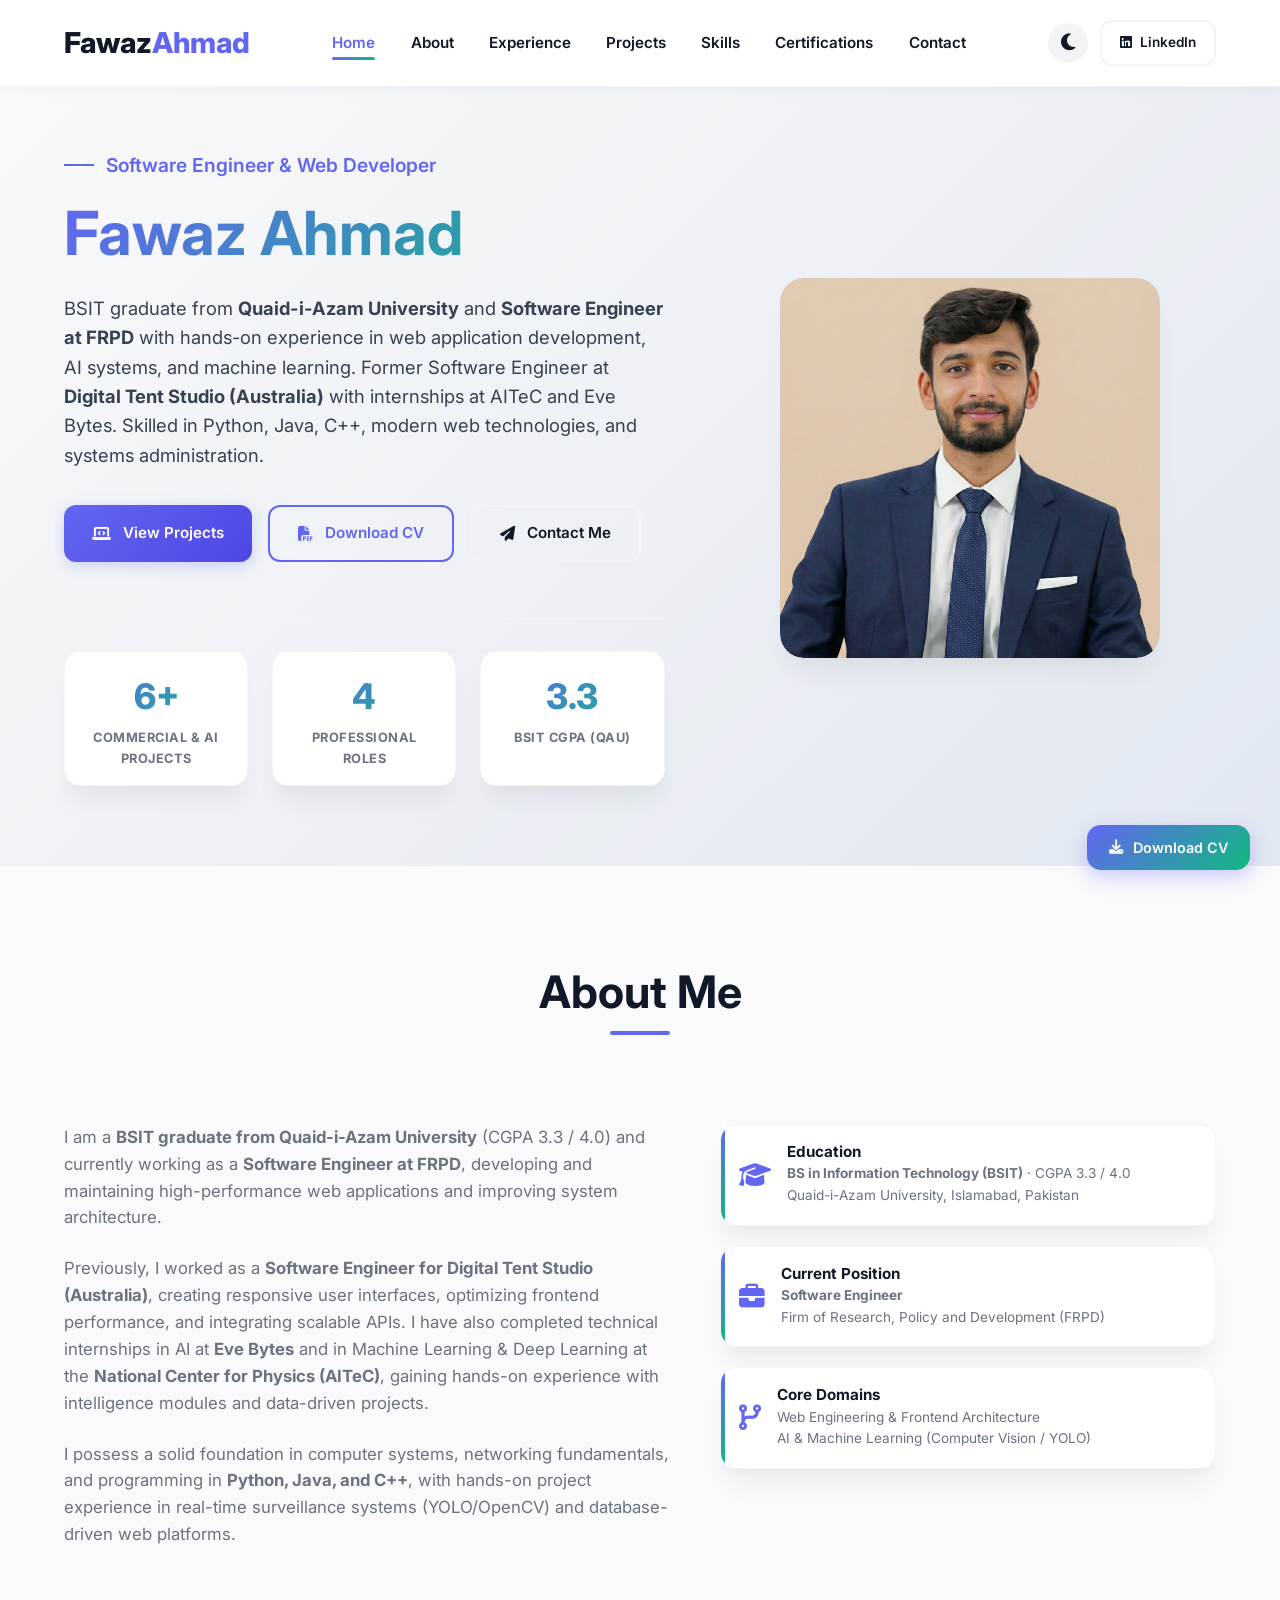
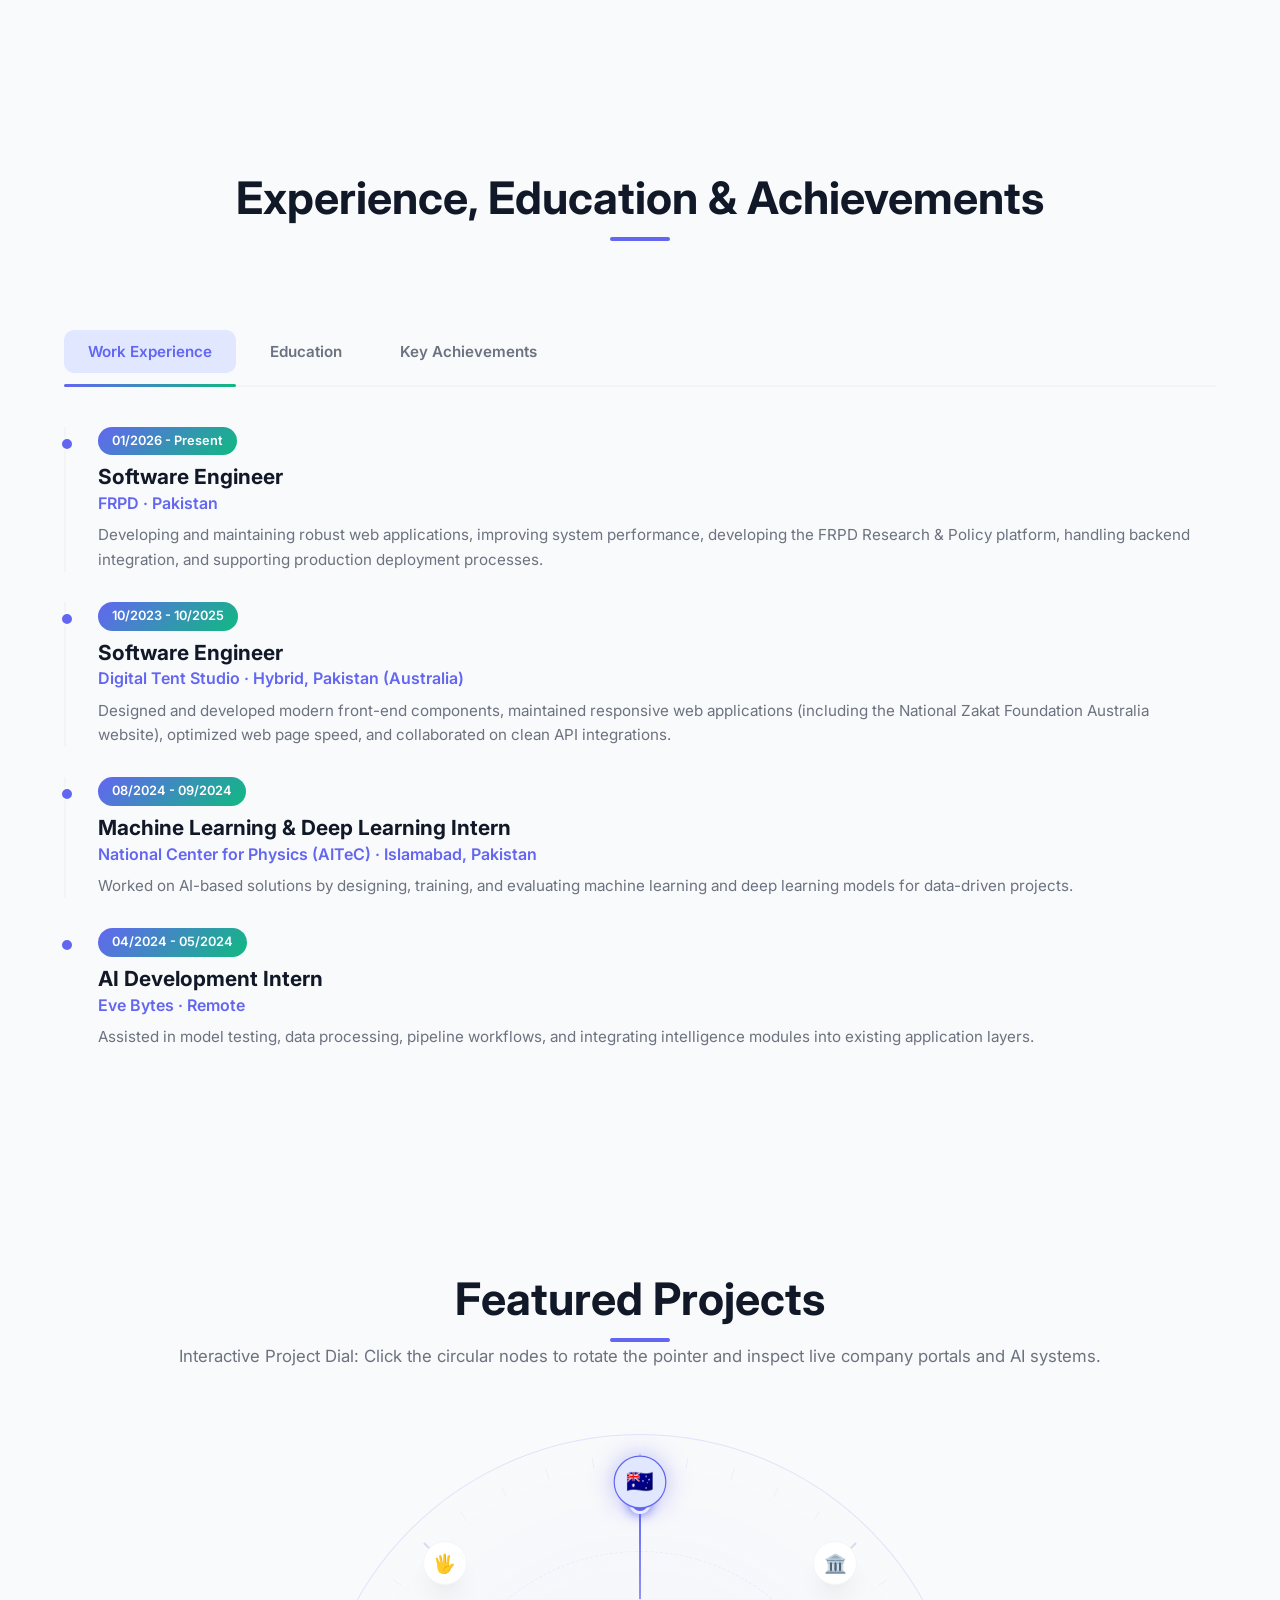
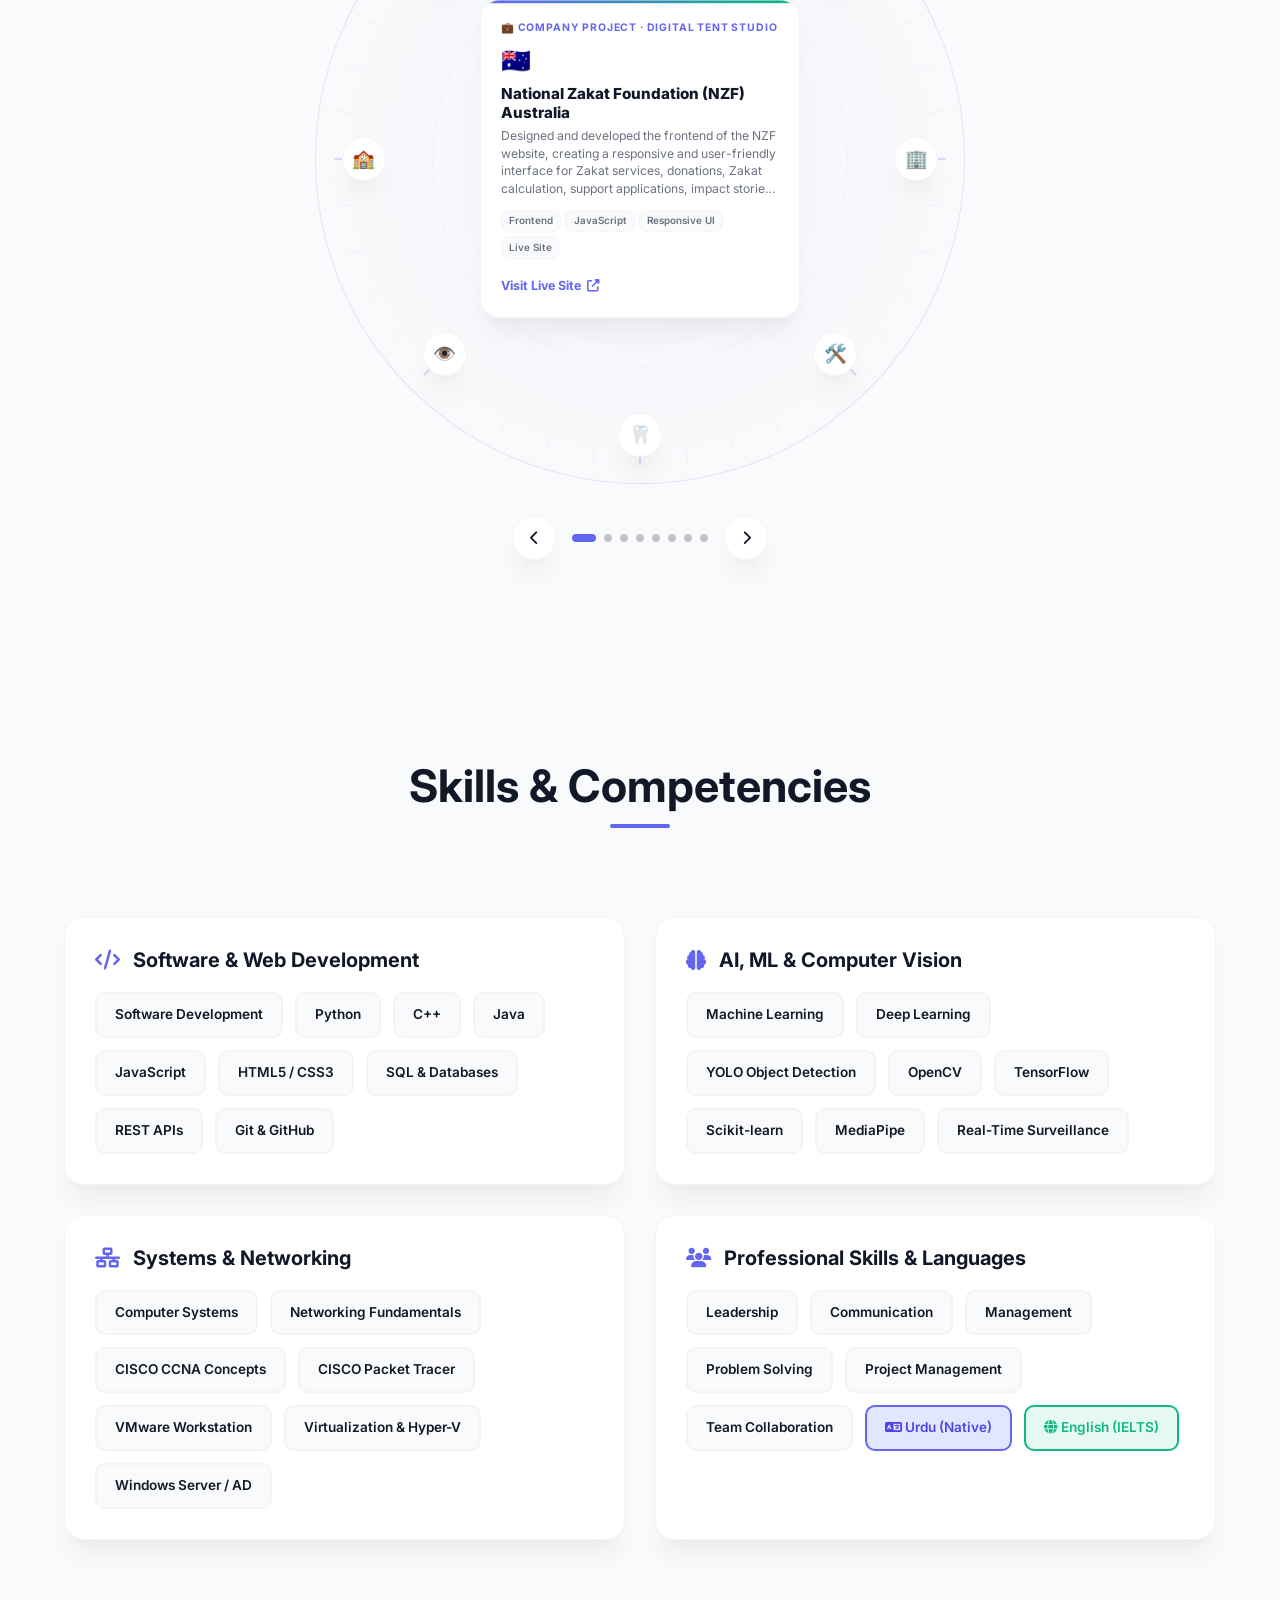
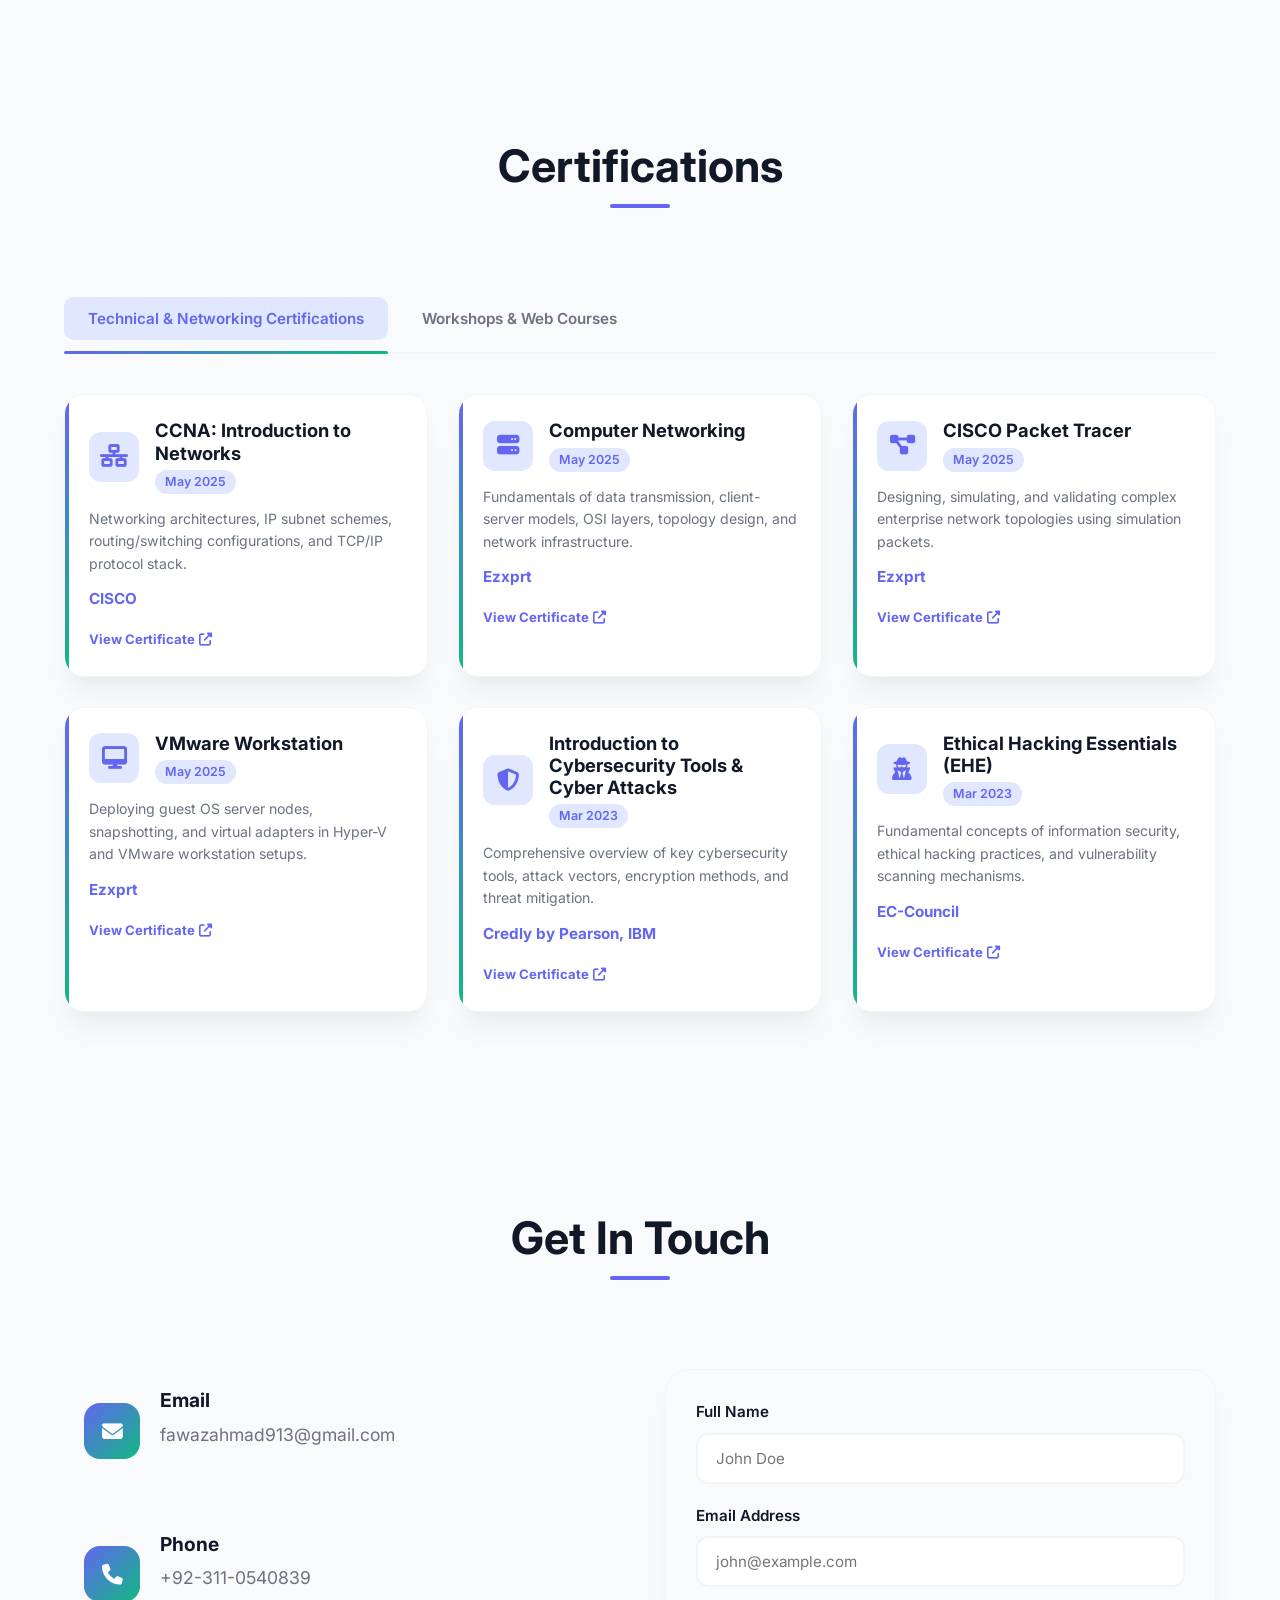
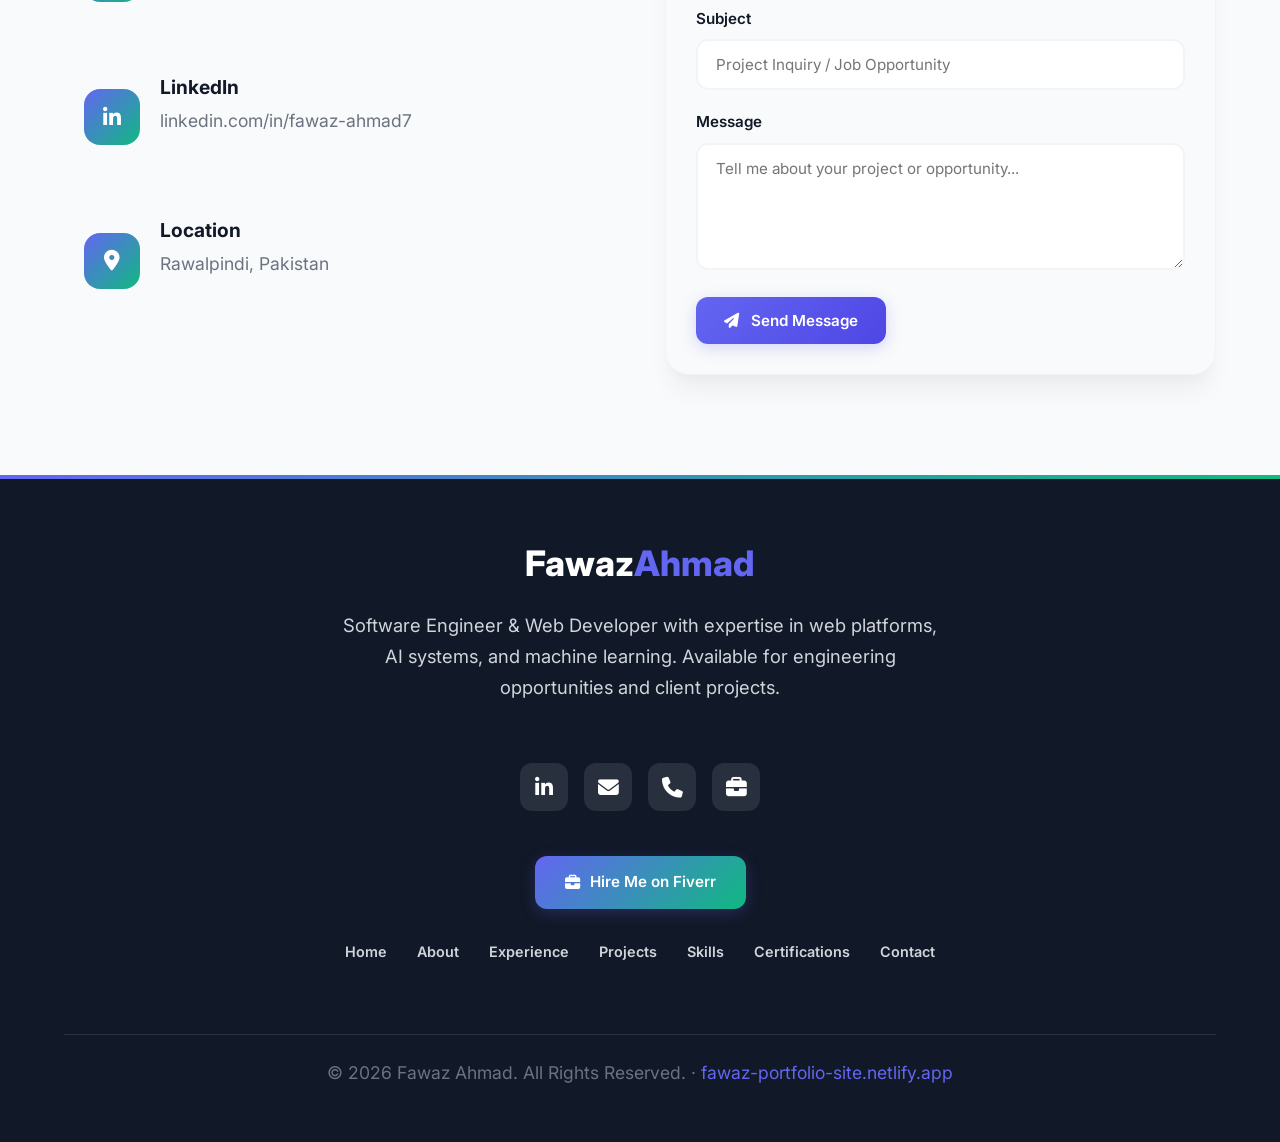
==== commit a64844b8: "Update portfolio with latest CV, company projects, and mobile responsiveness fixes" ====
--- a/index.html
+++ b/index.html
@@ -5,26 +5,26 @@
     <meta name="viewport" content="width=device-width, initial-scale=1.0" />
     <meta
       name="description"
-      content="Portfolio of Fawaz Ahmad - IT Graduate & AI Developer specializing in Machine Learning and Web Development"
+      content="Portfolio of Fawaz Ahmad - Software Engineer & Web Developer with expertise in AI systems, machine learning, and web development. BSIT from Quaid-i-Azam University."
     />
     <meta
       name="keywords"
-      content="Fawaz Ahmad, AI Developer, Web Developer, Machine Learning, Python, JavaScript, Portfolio"
+      content="Fawaz Ahmad, Software Engineer, Web Developer, AI Developer, Machine Learning, Python, JavaScript, FRPD, Digital Tent Studio, NZF Australia, Portfolio"
     />
     <meta name="author" content="Fawaz Ahmad" />
     <meta
       property="og:title"
-      content="Fawaz Ahmad | IT Graduate & AI Developer"
+      content="Fawaz Ahmad | Software Engineer & Web Developer"
     />
     <meta
       property="og:description"
-      content="Portfolio of Fawaz Ahmad - IT Graduate & AI Developer specializing in Machine Learning and Web Development"
+      content="Portfolio of Fawaz Ahmad - Software Engineer & Web Developer specializing in Web Applications, AI Systems, and Machine Learning."
     />
     <meta property="og:type" content="website" />
     <meta name="robots" content="index, follow" />
     <meta name="theme-color" content="#6366f1" />
 
-    <title>Fawaz Ahmad | IT Graduate & AI Developer</title>
+    <title>Fawaz Ahmad | Software Engineer & Web Developer</title>
 
     <!-- Preconnect for performance -->
     <link rel="preconnect" href="https://cdnjs.cloudflare.com" />
@@ -46,7 +46,7 @@
       referrerpolicy="no-referrer"
     />
     <link
-      href="https://fonts.googleapis.com/css2?family=Inter:wght@300;400;500;600;700&family=Source+Code+Pro:wght@300;400&display=swap"
+      href="https://fonts.googleapis.com/css2?family=Inter:wght@300;400;500;600;700;800&family=Source+Code+Pro:wght@300;400;600&display=swap"
       rel="stylesheet"
       crossorigin="anonymous"
     />
@@ -61,14 +61,7 @@
     <header>
       <div class="container nav-container">
         <a href="#" class="logo" aria-label="Fawaz Ahmad Portfolio">Fawaz<span>Ahmad</span></a>
-        <button
-          class="mobile-menu-btn"
-          id="mobileMenuBtn"
-          aria-label="Toggle mobile menu"
-          aria-expanded="false"
-        >
-          <i class="fas fa-bars"></i>
-        </button>
+        
         <nav aria-label="Main navigation">
           <ul class="nav-links" id="navLinks">
             <li><a href="#home">Home</a></li>
@@ -80,15 +73,34 @@
             <li><a href="#contact">Contact</a></li>
           </ul>
         </nav>
-        <div class="cta-buttons">
+
+        <div class="nav-actions">
+          <button
+            id="themeToggle"
+            class="theme-toggle"
+            aria-label="Toggle dark/light theme"
+          >
+            <i class="fas fa-sun"></i>
+            <i class="fas fa-moon"></i>
+          </button>
+          
           <a
-            href="https://www.fiverr.com/fawaz03/buying?source=avatar_menu_profile"
+            href="https://www.linkedin.com/in/fawaz-ahmad7/"
             target="_blank"
             rel="noopener noreferrer"
-            class="btn btn-primary"
+            class="btn btn-outline nav-linkedin-btn"
           >
-            <i class="fas fa-briefcase"></i> Hire Me
+            <i class="fab fa-linkedin"></i> <span>LinkedIn</span>
           </a>
+
+          <button
+            class="mobile-menu-btn"
+            id="mobileMenuBtn"
+            aria-label="Toggle mobile menu"
+            aria-expanded="false"
+          >
+            <i class="fas fa-bars"></i>
+          </button>
         </div>
       </div>
     </header>
@@ -108,34 +120,35 @@
       <section class="hero" id="home">
         <div class="container hero-container">
           <div class="hero-content">
-            <div class="hero-subtitle">AI & Web Developer</div>
+            <div class="hero-subtitle">Software Engineer & Web Developer</div>
             <h1>Fawaz Ahmad</h1>
             <p class="hero-description">
-              IT graduate from Quaid-i-Azam University with hands-on experience
-              in AI, machine learning, and web development. Former Web Engineer at FRPD, 
-              skilled in Python, Java, C++, and HTML/CSS.
+              BSIT graduate from <strong>Quaid-i-Azam University</strong> and <strong>Software Engineer at FRPD</strong> with hands-on experience in web application development, AI systems, and machine learning. Former Software Engineer at <strong>Digital Tent Studio (Australia)</strong> with internships at AITeC and Eve Bytes. Skilled in Python, Java, C++, modern web technologies, and systems administration.
             </p>
             <div class="hero-btns">
               <a href="#projects" class="btn btn-primary">
-                <i class="fas fa-code"></i> View Projects
+                <i class="fas fa-laptop-code"></i> View Projects
               </a>
-              <a href="#contact" class="btn btn-secondary">
+              <a href="Fawaz'sCV.pdf" download="Fawaz_Ahmad_CV.pdf" class="btn btn-secondary">
+                <i class="fas fa-file-pdf"></i> Download CV
+              </a>
+              <a href="#contact" class="btn btn-outline">
                 <i class="fas fa-paper-plane"></i> Contact Me
               </a>
             </div>
             
             <div class="quick-stats">
               <div class="stat-item">
-                <div class="stat-number">10+</div>
-                <div class="stat-label">Projects Completed</div>
+                <div class="stat-number">6+</div>
+                <div class="stat-label">Commercial & AI Projects</div>
               </div>
               <div class="stat-item">
-                <div class="stat-number">3</div>
+                <div class="stat-number">4</div>
                 <div class="stat-label">Professional Roles</div>
               </div>
               <div class="stat-item">
-                <div class="stat-number">12+</div>
-                <div class="stat-label">Certifications</div>
+                <div class="stat-number">3.3</div>
+                <div class="stat-label">BSIT CGPA (QAU)</div>
               </div>
             </div>
           </div>
@@ -149,7 +162,7 @@
             >
               <img
                 src="Fawaz.jpg"
-                alt="Fawaz Ahmad - Professional Photo"
+                alt="Fawaz Ahmad - Software Engineer"
                 class="profile-photo"
                 id="profilePhoto"
                 loading="eager"
@@ -169,23 +182,13 @@
           <div class="about-content">
             <div class="about-text">
               <p>
-                I’m Fawaz Ahmad, an IT graduate and web developer with a strong
-                interest in building practical, real-world systems. I recently
-                completed my BS in Information Technology from Quaid-i-Azam
-                University, where I worked on projects that combine web
-                development, computer vision, and machine learning.
-              </p>
-              <p>
-                I enjoy turning ideas into working products. My experience
-                includes developing role-based web portals, automation tools,
-                and AI-powered applications. One of my major projects was a
-                real-time suspicious activity detection system using Python,
-                OpenCV, and AI APIs.
-              </p>
-              <p>
-                I have hands-on experience with HTML, CSS, JavaScript, Python,
-                PostgreSQL, and Git. I work as a Web Developer, focusing on 
-                building and maintaining web applications while collaborating with teams.
+                I am a <strong>BSIT graduate from Quaid-i-Azam University</strong> (CGPA 3.3 / 4.0) and currently working as a <strong>Software Engineer at FRPD</strong>, developing and maintaining high-performance web applications and improving system architecture.
+              </p>
+              <p>
+                Previously, I worked as a <strong>Software Engineer for Digital Tent Studio (Australia)</strong>, creating responsive user interfaces, optimizing frontend performance, and integrating scalable APIs. I have also completed technical internships in AI at <strong>Eve Bytes</strong> and in Machine Learning & Deep Learning at the <strong>National Center for Physics (AITeC)</strong>, gaining hands-on experience with intelligence modules and data-driven projects.
+              </p>
+              <p>
+                I possess a solid foundation in computer systems, networking fundamentals, and programming in <strong>Python, Java, and C++</strong>, with hands-on project experience in real-time surveillance systems (YOLO/OpenCV) and database-driven web platforms.
               </p>
             </div>
             
@@ -194,24 +197,24 @@
                 <i class="fas fa-graduation-cap"></i>
                 <div>
                   <h4>Education</h4>
-                  <p>BS Information Technology</p>
-                  <p>Quaid-i-Azam University, Islamabad, Pakistan.</p>
+                  <p><strong>BS in Information Technology (BSIT)</strong> · CGPA 3.3 / 4.0</p>
+                  <p>Quaid-i-Azam University, Islamabad, Pakistan</p>
                 </div>
               </div>
               <div class="info-item">
                 <i class="fas fa-briefcase"></i>
                 <div>
-                  <h4>Experience</h4>
-                  <p>Software Engineer</p>
+                  <h4>Current Position</h4>
+                  <p><strong>Software Engineer</strong></p>
                   <p>Firm of Research, Policy and Development (FRPD)</p>
                 </div>
               </div>
               <div class="info-item">
-                <i class="fas fa-certificate"></i>
+                <i class="fas fa-code-branch"></i>
                 <div>
-                  <h4>Specialization</h4>
-                  <p>AI & Machine Learning</p>
-                  <p>Web Development & Design</p>
+                  <h4>Core Domains</h4>
+                  <p>Web Engineering & Frontend Architecture</p>
+                  <p>AI & Machine Learning (Computer Vision / YOLO)</p>
                 </div>
               </div>
             </div>
@@ -223,47 +226,46 @@
       <section id="experience" class="experience">
         <div class="container">
           <div class="section-title">
-            <h2>Experience & Education</h2>
+            <h2>Experience, Education & Achievements</h2>
           </div>
           <div class="experience-tabs">
             <button class="tab-btn active" data-tab="work">Work Experience</button>
             <button class="tab-btn" data-tab="education">Education</button>
-            <button class="tab-btn" data-tab="achievements">Achievements</button>
+            <button class="tab-btn" data-tab="achievements">Key Achievements</button>
           </div>
 
           <!-- Work Experience Timeline -->
           <div class="tab-content active" id="work-content">
             <div class="timeline-item">
-              <span class="timeline-date">Jan 2026 - Present</span>
+              <span class="timeline-date">01/2026 - Present</span>
               <h3>Software Engineer</h3>
-              <h4>FRPD · Remote, Pakistan</h4>
-              <p>
-                Developing and maintaining responsive web applications, improving system performance, 
-                handling backend integration, and supporting deployment processes.
+              <h4>FRPD · Pakistan</h4>
+              <p>
+                Developing and maintaining robust web applications, improving system performance, developing the FRPD Research & Policy platform, handling backend integration, and supporting production deployment processes.
               </p>
             </div>
             <div class="timeline-item">
-              <span class="timeline-date">Aug 2023 - Oct 2025</span>
+              <span class="timeline-date">10/2023 - 10/2025</span>
               <h3>Software Engineer</h3>
-              <h4>Digital Tent Studio · Remote, Australia</h4>
-              <p>
-                Developed front-end components and maintained web applications, optimized web page speed, and collaborated on clean API integrations.
+              <h4>Digital Tent Studio · Hybrid, Pakistan (Australia)</h4>
+              <p>
+                Designed and developed modern front-end components, maintained responsive web applications (including the National Zakat Foundation Australia website), optimized web page speed, and collaborated on clean API integrations.
               </p>
             </div>
             <div class="timeline-item">
-              <span class="timeline-date">Aug 2024 - Sep 2024</span>
+              <span class="timeline-date">08/2024 - 09/2024</span>
               <h3>Machine Learning & Deep Learning Intern</h3>
               <h4>National Center for Physics (AITeC) · Islamabad, Pakistan</h4>
               <p>
-                Worked on AI-based solutions by designing, training, and evaluating machine learning and deep learning models for data-driven applications.
+                Worked on AI-based solutions by designing, training, and evaluating machine learning and deep learning models for data-driven projects.
               </p>
             </div>
             <div class="timeline-item">
-              <span class="timeline-date">Apr 2024 - May 2024</span>
+              <span class="timeline-date">04/2024 - 05/2024</span>
               <h3>AI Development Intern</h3>
               <h4>Eve Bytes · Remote</h4>
               <p>
-                Assisted in model testing, data processing, and integration of intelligence modules into existing application layers.
+                Assisted in model testing, data processing, pipeline workflows, and integrating intelligence modules into existing application layers.
               </p>
             </div>
           </div>
@@ -271,11 +273,11 @@
           <!-- Education Timeline -->
           <div class="tab-content" id="education-content">
             <div class="timeline-item">
-              <span class="timeline-date">Sep 2021 - Aug 2025</span>
+              <span class="timeline-date">09/2021 – 08/2025</span>
               <h3>Bachelor of Science in Information Technology (BSIT)</h3>
-              <h4>Quaid-i-Azam University · Islamabad, Pakistan</h4>
-              <p>
-                Graduated with CGPA 3.3 / 4.0. Completed academic coursework in software engineering, database design, routing & switching, and server configuration.
+              <h4>Quaid-i-Azam University · Islamabad, Pakistan | CGPA 3.3 / 4.0</h4>
+              <p>
+                Graduated with a 3.3 / 4.0 CGPA. Completed academic coursework in Software Engineering, Database Systems, Computer Networks, Cisco Routing & Switching, Server Administration (Hyper-V / VMware / Active Directory), and Machine Learning.
               </p>
             </div>
           </div>
@@ -283,40 +285,40 @@
           <!-- Achievements Timeline -->
           <div class="tab-content" id="achievements-content">
             <div class="timeline-item">
-              <span class="timeline-date">Server Project</span>
-              <h3>Server Administration Lab</h3>
+              <span class="timeline-date">Project Competition</span>
+              <h3>Certificate of Participation — NUST EME</h3>
+              <h4>National University of Sciences & Technology (NUST EME)</h4>
+              <p>
+                Presented an academic software project at a competitive software exhibition hosted by NUST EME, demonstrating technical implementation, systems engineering, and practical applications.
+              </p>
+            </div>
+            <div class="timeline-item">
+              <span class="timeline-date">Organizing & Leadership</span>
+              <h3>Certificate of Appreciation — Open House Organizer</h3>
+              <h4>Institute of Information Technology, Quaid-i-Azam University</h4>
+              <p>
+                Actively participated in planning, managing, and organizing the event "Open House for Final Year Students" at the Institute of Information Technology, QAU.
+              </p>
+            </div>
+            <div class="timeline-item">
+              <span class="timeline-date">Technical Workshop</span>
+              <h3>International Workshop on Microsoft Technologies</h3>
               <h4>Quaid-i-Azam University</h4>
               <p>
-                Set up a fully functional domain environment using Hyper-V/VMware. Configured Windows Server, Active Directory, DNS, user/group management, GPOs, and client-server verification.
-              </p>
-            </div>
-            <div class="timeline-item">
-              <span class="timeline-date">Networking Project</span>
-              <h3>Networking Essentials Design</h3>
-              <h4>Quaid-i-Azam University</h4>
-              <p>
-                Designed and implemented a small office network in Cisco Packet Tracer. Configured routers, switches, static IP addressing, and verified connectivity across departments.
-              </p>
-            </div>
-            <div class="timeline-item">
-              <span class="timeline-date">Engagement</span>
-              <h3>Microsoft Technologies Workshop</h3>
-              <h4>Quaid-i-Azam University</h4>
-              <p>
-                Organized and managed the workshop at Quaid-i-Azam University, enhancing technical learning and community engagement.
+                Organized and managed the MicrosoftPak-Finland Capacity Building Initiative (Phase-1) international workshop at Quaid-i-Azam University, fostering technical skill acquisition and community engagement.
               </p>
             </div>
           </div>
         </div>
       </section>
 
-      <!-- Projects Section (Clock Carousel Kept) -->
+      <!-- Projects Section (Clock Carousel) -->
       <section id="projects" class="projects">
         <div class="container">
           <div class="section-title">
             <h2>Featured Projects</h2>
-            <p style="color:var(--gray); font-size: 1.1rem; margin-top: -1.5rem; margin-bottom: 2rem; text-align: center;">
-              Click the circular project nodes on the dial to rotate the needle and explore details.
+            <p style="color:var(--gray); font-size: 1.05rem; margin-top: -1.5rem; margin-bottom: 2rem; text-align: center;">
+              Interactive Project Dial: Click the circular nodes to rotate the pointer and inspect live company portals and AI systems.
             </p>
           </div>
 
@@ -341,26 +343,96 @@
 
             <!-- Hidden Track with projects data template for JS -->
             <div class="projects-track-hidden" id="projectsTrack">
-              <!-- 1 -->
+              <!-- 1. NZF Australia -->
               <div class="proj-card">
-                <div class="proj-type">📷 Python & YOLO · Final Year Project</div>
+                <div class="proj-type">💼 Company Project · Digital Tent Studio</div>
+                <div class="proj-icon">🇦🇺</div>
+                <div class="proj-name">National Zakat Foundation (NZF) Australia</div>
+                <div class="proj-desc">Designed and developed the frontend of the NZF website, creating a responsive and user-friendly interface for Zakat services, donations, Zakat calculation, support applications, impact stories, and organizational information.</div>
+                <div class="proj-tags">
+                  <span class="proj-tag">Frontend</span>
+                  <span class="proj-tag">JavaScript</span>
+                  <span class="proj-tag">Responsive UI</span>
+                  <span class="proj-tag">Live Site</span>
+                </div>
+                <a href="https://nzf.org.au" target="_blank" rel="noopener noreferrer" class="proj-link">Visit Live Site <i class="fas fa-external-link-alt"></i></a>
+              </div>
+              <!-- 2. FRPD Platform -->
+              <div class="proj-card">
+                <div class="proj-type">💼 Company Project · FRPD</div>
+                <div class="proj-icon">🏛️</div>
+                <div class="proj-name">FRPD Research & Policy Platform</div>
+                <div class="proj-desc">A professional web platform developed for FRPD to showcase research, policy initiatives, training programs, projects, publications, and organizational information through a structured and responsive interface.</div>
+                <div class="proj-tags">
+                  <span class="proj-tag">Web Platform</span>
+                  <span class="proj-tag">Policy & Research</span>
+                  <span class="proj-tag">Full Stack</span>
+                  <span class="proj-tag">Live Site</span>
+                </div>
+                <a href="https://frpd.pk" target="_blank" rel="noopener noreferrer" class="proj-link">Visit Live Site <i class="fas fa-external-link-alt"></i></a>
+              </div>
+              <!-- 3. Al Kyanat -->
+              <div class="proj-card">
+                <div class="proj-type">💼 Company Project · Saudi Arabia</div>
+                <div class="proj-icon">🏢</div>
+                <div class="proj-name">Al Kyanat Corporate Website</div>
+                <div class="proj-desc">A responsive corporate website developed for Al Kyanat to showcase its business activities, company profile, services, and corporate information through a professional online presence.</div>
+                <div class="proj-tags">
+                  <span class="proj-tag">Corporate Portal</span>
+                  <span class="proj-tag">Responsive Web</span>
+                  <span class="proj-tag">UI/UX</span>
+                  <span class="proj-tag">Live Site</span>
+                </div>
+                <a href="https://alkyanat-almushtarika.com" target="_blank" rel="noopener noreferrer" class="proj-link">Visit Live Site <i class="fas fa-external-link-alt"></i></a>
+              </div>
+              <!-- 4. City Sahulat -->
+              <div class="proj-card">
+                <div class="proj-type">💼 Company Project</div>
+                <div class="proj-icon">🛠️</div>
+                <div class="proj-name">City Sahulat Services Platform</div>
+                <div class="proj-desc">A web-based home services platform developed for City Sahulat, allowing customers to explore available household services and access service-related information through an easy-to-use interface.</div>
+                <div class="proj-tags">
+                  <span class="proj-tag">Home Services</span>
+                  <span class="proj-tag">Web Platform</span>
+                  <span class="proj-tag">UI Design</span>
+                  <span class="proj-tag">Live Site</span>
+                </div>
+                <a href="https://citysahulat.com" target="_blank" rel="noopener noreferrer" class="proj-link">Visit Live Site <i class="fas fa-external-link-alt"></i></a>
+              </div>
+              <!-- 5. The Distinct Dentistry -->
+              <div class="proj-card">
+                <div class="proj-type">💼 Company Project</div>
+                <div class="proj-icon">🦷</div>
+                <div class="proj-name">The Distinct Dentistry Website</div>
+                <div class="proj-desc">A responsive dental clinic website developed to showcase dental services, clinic information, and contact details, providing patients with an accessible platform to explore available treatments and contact the clinic.</div>
+                <div class="proj-tags">
+                  <span class="proj-tag">Healthcare Web</span>
+                  <span class="proj-tag">Responsive</span>
+                  <span class="proj-tag">Clinic Portal</span>
+                  <span class="proj-tag">Live Site</span>
+                </div>
+                <a href="https://thedistinctdentistry.com" target="_blank" rel="noopener noreferrer" class="proj-link">Visit Live Site <i class="fas fa-external-link-alt"></i></a>
+              </div>
+              <!-- 6. YOLO Final Year Project -->
+              <div class="proj-card">
+                <div class="proj-type">🎓 Final Year Project · AI & Vision</div>
                 <div class="proj-icon">👁️</div>
-                <div class="proj-name">Suspicious Activity Detection</div>
-                <div class="proj-desc">A Python-based Suspicious Activity Detection System using YOLO pre-trained models to detect harmful behaviors (Guns, Fighting, etc.) in real-time video feeds and uploaded footage. It sends alerts, logs incidents, and supports multiple camera feeds.</div>
+                <div class="proj-name">Real Time Suspicious Activity Detection</div>
+                <div class="proj-desc">A Python-based Suspicious Activity Detection System using YOLO pre-trained models to detect harmful behaviors (Gun, Fighting etc) in real-time video feeds and uploaded footage. It sends alerts, logs incidents, and supports multiple camera feeds.</div>
                 <div class="proj-tags">
                   <span class="proj-tag">Python</span>
                   <span class="proj-tag">YOLO</span>
                   <span class="proj-tag">OpenCV</span>
-                  <span class="proj-tag">Surveillance</span>
+                  <span class="proj-tag">Computer Vision</span>
                 </div>
                 <a href="#contact" class="proj-link">Request Demo <i class="fas fa-arrow-right"></i></a>
               </div>
-              <!-- 2 -->
+              <!-- 7. University Management System -->
               <div class="proj-card">
                 <div class="proj-type">🏫 Flask & SQL · University Portal</div>
                 <div class="proj-icon">🏫</div>
                 <div class="proj-name">University Management System</div>
-                <div class="proj-desc">A comprehensive Flask-based multi-tenant university portal supporting 5 roles (Student, Teacher, Staff, HOD, Admin) with granular permissions. Manages the academic lifecycle from enrollment to reporting with notifications and approval workflows.</div>
+                <div class="proj-desc">A comprehensive Flask-based multi-tenant university portal supporting 5 roles (Student, Teacher, Staff, HOD, Admin) with granular permissions. Manages the academic lifecycle from enrollment to reporting with notifications.</div>
                 <div class="proj-tags">
                   <span class="proj-tag">Flask</span>
                   <span class="proj-tag">SQL</span>
@@ -369,65 +441,12 @@
                 </div>
                 <a href="#contact" class="proj-link">Request Demo <i class="fas fa-arrow-right"></i></a>
               </div>
-              <!-- 3 -->
-              <div class="proj-card">
-                <div class="proj-type">🌐 Bootstrap & SQL · Semester Project</div>
-                <div class="proj-icon">🌐</div>
-                <div class="proj-name">IIT Department Web Portal</div>
-                <div class="proj-desc">Developed a comprehensive departmental website for the Institute of Information Technology using HTML, CSS, JavaScript, and Bootstrap. Integrated SQL database backend with XAMPP.</div>
-                <div class="proj-tags">
-                  <span class="proj-tag">Bootstrap</span>
-                  <span class="proj-tag">JS</span>
-                  <span class="proj-tag">SQL</span>
-                  <span class="proj-tag">XAMPP</span>
-                </div>
-                <a href="#contact" class="proj-link">Request Demo <i class="fas fa-arrow-right"></i></a>
-              </div>
-              <!-- 4 -->
-              <div class="proj-card">
-                <div class="proj-type">📁 JavaFX & SQL · Semester Project</div>
-                <div class="proj-icon">📁</div>
-                <div class="proj-name">File Management System</div>
-                <div class="proj-desc">Developed a desktop application using JavaFX and Scene Builder for the frontend as part of coursework. Integrated backend database using XAMPP/SQL for metadata and indexing.</div>
-                <div class="proj-tags">
-                  <span class="proj-tag">JavaFX</span>
-                  <span class="proj-tag">Scene Builder</span>
-                  <span class="proj-tag">MySQL</span>
-                </div>
-                <a href="#contact" class="proj-link">Request Demo <i class="fas fa-arrow-right"></i></a>
-              </div>
-              <!-- 5 -->
-              <div class="proj-card">
-                <div class="proj-type">🩺 Python & ML · Semester Project</div>
-                <div class="proj-icon">🩺</div>
-                <div class="proj-name">Disease Prediction App</div>
-                <div class="proj-desc">Machine learning-based application to predict potential illnesses based on user-input symptom lists using trained datasets.</div>
-                <div class="proj-tags">
-                  <span class="proj-tag">Python</span>
-                  <span class="proj-tag">ML</span>
-                  <span class="proj-tag">Scikit-Learn</span>
-                </div>
-                <a href="#contact" class="proj-link">Request Demo <i class="fas fa-arrow-right"></i></a>
-              </div>
-              <!-- 6 -->
-              <div class="proj-card">
-                <div class="proj-type">🔑 SQL & PHP · Semester Project</div>
-                <div class="proj-icon">🔑</div>
-                <div class="proj-name">English Department DBMS</div>
-                <div class="proj-desc">Created a SQL web-based DBMS to manage staff and student records with login authentication and CRUD functionality.</div>
-                <div class="proj-tags">
-                  <span class="proj-tag">PHP</span>
-                  <span class="proj-tag">SQL</span>
-                  <span class="proj-tag">CRUD</span>
-                </div>
-                <a href="#contact" class="proj-link">Request Demo <i class="fas fa-arrow-right"></i></a>
-              </div>
-              <!-- 7 -->
+              <!-- 8. Gesture Brightness Control -->
               <div class="proj-card">
                 <div class="proj-type">🖐️ MediaPipe & OpenCV · Real-Time Control</div>
                 <div class="proj-icon">🖐️</div>
                 <div class="proj-name">Gesture Brightness Control</div>
-                <div class="proj-desc">Used MediaPipe and OpenCV to create a gesture-controlled system that adjusts screen brightness in real-time based on tracking gestures.</div>
+                <div class="proj-desc">Used MediaPipe and OpenCV to create a gesture-controlled system that adjusts screen brightness in real-time based on hand gesture tracking.</div>
                 <div class="proj-tags">
                   <span class="proj-tag">MediaPipe</span>
                   <span class="proj-tag">OpenCV</span>
@@ -455,37 +474,70 @@
       <section id="skills" class="skills">
         <div class="container">
           <div class="section-title">
-            <h2>Skills</h2>
+            <h2>Skills & Competencies</h2>
           </div>
           <div class="skills-container">
+            <!-- 1. Technical & Software Development -->
             <div class="skill-category">
-              <h3>Technical Skills</h3>
+              <h3><i class="fas fa-code" style="color:var(--primary); margin-right:8px;"></i> Software & Web Development</h3>
               <div class="skill-list">
+                <div class="skill-item">Software Development</div>
                 <div class="skill-item">Python</div>
                 <div class="skill-item">C++</div>
-                <div class="skill-item">HTML/CSS</div>
+                <div class="skill-item">Java</div>
                 <div class="skill-item">JavaScript</div>
+                <div class="skill-item">HTML5 / CSS3</div>
+                <div class="skill-item">SQL & Databases</div>
+                <div class="skill-item">REST APIs</div>
+                <div class="skill-item">Git & GitHub</div>
+              </div>
+            </div>
+
+            <!-- 2. AI, Machine Learning & Vision -->
+            <div class="skill-category">
+              <h3><i class="fas fa-brain" style="color:var(--primary); margin-right:8px;"></i> AI, ML & Computer Vision</h3>
+              <div class="skill-list">
                 <div class="skill-item">Machine Learning</div>
+                <div class="skill-item">Deep Learning</div>
+                <div class="skill-item">YOLO Object Detection</div>
+                <div class="skill-item">OpenCV</div>
                 <div class="skill-item">TensorFlow</div>
-                <div class="skill-item">OpenCV</div>
-                <div class="skill-item">Git & GitHub</div>
                 <div class="skill-item">Scikit-learn</div>
-                <div class="skill-item">SQL & SQLite</div>
-                <div class="skill-item">Java</div>
-                <div class="skill-item">Systems Administration</div>
-                <div class="skill-item">Virtualization</div>
-                <div class="skill-item">Cisco Routing</div>
-              </div>
-            </div>
+                <div class="skill-item">MediaPipe</div>
+                <div class="skill-item">Real-Time Surveillance</div>
+              </div>
+            </div>
+
+            <!-- 3. Systems, Networking & Virtualization -->
             <div class="skill-category">
-              <h3>Soft Skills</h3>
+              <h3><i class="fas fa-network-wired" style="color:var(--primary); margin-right:8px;"></i> Systems & Networking</h3>
               <div class="skill-list">
-                <div class="skill-item">Problem Solving</div>
+                <div class="skill-item">Computer Systems</div>
+                <div class="skill-item">Networking Fundamentals</div>
+                <div class="skill-item">CISCO CCNA Concepts</div>
+                <div class="skill-item">CISCO Packet Tracer</div>
+                <div class="skill-item">VMware Workstation</div>
+                <div class="skill-item">Virtualization & Hyper-V</div>
+                <div class="skill-item">Windows Server / AD</div>
+              </div>
+            </div>
+
+            <!-- 4. Soft Skills & Languages -->
+            <div class="skill-category">
+              <h3><i class="fas fa-users" style="color:var(--primary); margin-right:8px;"></i> Professional Skills & Languages</h3>
+              <div class="skill-list">
                 <div class="skill-item">Leadership</div>
                 <div class="skill-item">Communication</div>
+                <div class="skill-item">Management</div>
+                <div class="skill-item">Problem Solving</div>
                 <div class="skill-item">Project Management</div>
                 <div class="skill-item">Team Collaboration</div>
-                <div class="skill-item">Management</div>
+                <div class="skill-item" style="border-color: var(--primary); background: var(--primary-light); color: var(--primary-dark);">
+                  <i class="fas fa-language"></i> Urdu (Native)
+                </div>
+                <div class="skill-item" style="border-color: var(--accent); background: rgba(16, 185, 129, 0.1); color: var(--accent);">
+                  <i class="fas fa-globe"></i> English (IELTS)
+                </div>
               </div>
             </div>
           </div>
@@ -500,13 +552,145 @@
           </div>
 
           <div class="experience-tabs">
-            <button class="tab-btn active" data-tab="online-courses">Online Courses</button>
-            <button class="tab-btn" data-tab="workshops">Workshops & Technical</button>
-          </div>
-
-          <!-- Online Courses Content -->
-          <div class="tab-content active" id="online-courses-content">
+            <button class="tab-btn active" data-tab="technical-certs">Technical & Networking Certifications</button>
+            <button class="tab-btn" data-tab="workshops-courses">Workshops & Web Courses</button>
+          </div>
+
+          <!-- Technical & Networking Certifications Tab -->
+          <div class="tab-content active" id="technical-certs-content">
             <div class="certifications-grid">
+              <!-- CCNA -->
+              <div class="certification-card">
+                <div class="cert-header">
+                  <div class="cert-icon"><i class="fas fa-network-wired"></i></div>
+                  <div>
+                    <h3>CCNA: Introduction to Networks</h3>
+                    <span class="cert-date">May 2025</span>
+                  </div>
+                </div>
+                <p>Networking architectures, IP subnet schemes, routing/switching configurations, and TCP/IP protocol stack.</p>
+                <div class="cert-provider">CISCO</div>
+                <div class="certificate-link" style="margin-top: 15px;">
+                  <a href="https://drive.google.com/drive/folders/1onVU3PnOjUgRbx2ORAL0BiPyVLSFprOl?usp=drive_link" target="_blank" rel="noopener">
+                    View Certificate <i class="fas fa-external-link-alt"></i>
+                  </a>
+                </div>
+              </div>
+
+              <!-- Computer Networking -->
+              <div class="certification-card">
+                <div class="cert-header">
+                  <div class="cert-icon"><i class="fas fa-server"></i></div>
+                  <div>
+                    <h3>Computer Networking</h3>
+                    <span class="cert-date">May 2025</span>
+                  </div>
+                </div>
+                <p>Fundamentals of data transmission, client-server models, OSI layers, topology design, and network infrastructure.</p>
+                <div class="cert-provider">Ezxprt</div>
+                <div class="certificate-link" style="margin-top: 15px;">
+                  <a href="https://drive.google.com/drive/folders/1onVU3PnOjUgRbx2ORAL0BiPyVLSFprOl?usp=drive_link" target="_blank" rel="noopener">
+                    View Certificate <i class="fas fa-external-link-alt"></i>
+                  </a>
+                </div>
+              </div>
+
+              <!-- Cisco Packet Tracer -->
+              <div class="certification-card">
+                <div class="cert-header">
+                  <div class="cert-icon"><i class="fas fa-project-diagram"></i></div>
+                  <div>
+                    <h3>CISCO Packet Tracer</h3>
+                    <span class="cert-date">May 2025</span>
+                  </div>
+                </div>
+                <p>Designing, simulating, and validating complex enterprise network topologies using simulation packets.</p>
+                <div class="cert-provider">Ezxprt</div>
+                <div class="certificate-link" style="margin-top: 15px;">
+                  <a href="https://drive.google.com/drive/folders/1onVU3PnOjUgRbx2ORAL0BiPyVLSFprOl?usp=drive_link" target="_blank" rel="noopener">
+                    View Certificate <i class="fas fa-external-link-alt"></i>
+                  </a>
+                </div>
+              </div>
+
+              <!-- VMware Workstation -->
+              <div class="certification-card">
+                <div class="cert-header">
+                  <div class="cert-icon"><i class="fas fa-desktop"></i></div>
+                  <div>
+                    <h3>VMware Workstation</h3>
+                    <span class="cert-date">May 2025</span>
+                  </div>
+                </div>
+                <p>Deploying guest OS server nodes, snapshotting, and virtual adapters in Hyper-V and VMware workstation setups.</p>
+                <div class="cert-provider">Ezxprt</div>
+                <div class="certificate-link" style="margin-top: 15px;">
+                  <a href="https://drive.google.com/drive/folders/1onVU3PnOjUgRbx2ORAL0BiPyVLSFprOl?usp=drive_link" target="_blank" rel="noopener">
+                    View Certificate <i class="fas fa-external-link-alt"></i>
+                  </a>
+                </div>
+              </div>
+
+              <!-- IBM Cybersecurity Tools -->
+              <div class="certification-card">
+                <div class="cert-header">
+                  <div class="cert-icon"><i class="fas fa-shield-alt"></i></div>
+                  <div>
+                    <h3>Introduction to Cybersecurity Tools & Cyber Attacks</h3>
+                    <span class="cert-date">Mar 2023</span>
+                  </div>
+                </div>
+                <p>Comprehensive overview of key cybersecurity tools, attack vectors, encryption methods, and threat mitigation.</p>
+                <div class="cert-provider">Credly by Pearson, IBM</div>
+                <div class="certificate-link" style="margin-top: 15px;">
+                  <a href="https://drive.google.com/drive/folders/1HNJyuGa7X8BGhvyGqB62KSmaf2tzu-ez?usp=drive_link" target="_blank" rel="noopener">
+                    View Certificate <i class="fas fa-external-link-alt"></i>
+                  </a>
+                </div>
+              </div>
+
+              <!-- Ethical Hacking Essentials -->
+              <div class="certification-card">
+                <div class="cert-header">
+                  <div class="cert-icon"><i class="fas fa-user-secret"></i></div>
+                  <div>
+                    <h3>Ethical Hacking Essentials (EHE)</h3>
+                    <span class="cert-date">Mar 2023</span>
+                  </div>
+                </div>
+                <p>Fundamental concepts of information security, ethical hacking practices, and vulnerability scanning mechanisms.</p>
+                <div class="cert-provider">EC-Council</div>
+                <div class="certificate-link" style="margin-top: 15px;">
+                  <a href="https://drive.google.com/drive/folders/1HNJyuGa7X8BGhvyGqB62KSmaf2tzu-ez?usp=drive_link" target="_blank" rel="noopener">
+                    View Certificate <i class="fas fa-external-link-alt"></i>
+                  </a>
+                </div>
+              </div>
+            </div>
+          </div>
+
+          <!-- Workshops & Online Courses Tab -->
+          <div class="tab-content" id="workshops-courses-content">
+            <div class="certifications-grid">
+              <!-- Microsoft Workshop -->
+              <div class="certification-card">
+                <div class="cert-header">
+                  <div class="cert-icon"><i class="fab fa-microsoft"></i></div>
+                  <div>
+                    <h3>International Workshop on Microsoft Technologies</h3>
+                    <span class="cert-date">Jan 2025</span>
+                  </div>
+                </div>
+                <p>MicrosoftPak-Finland Capacity Building Initiative (Phase-1) held at Quaid-i-Azam University, Islamabad.</p>
+                <div class="cert-provider">Microsoft & QAU</div>
+                <div class="certificate-link" style="margin-top: 15px;">
+                  <a href="https://drive.google.com/drive/folders/1HNJyuGa7X8BGhvyGqB62KSmaf2tzu-ez?usp=drive_link" target="_blank" rel="noopener">
+                    View Details <i class="fas fa-external-link-alt"></i>
+                  </a>
+                </div>
+              </div>
+
+              <!-- Advanced JavaScript -->
               <div class="certification-card">
                 <div class="cert-header">
                   <div class="cert-icon"><i class="fab fa-js-square"></i></div>
@@ -515,7 +699,7 @@
                     <span class="cert-date">Aug 2025</span>
                   </div>
                 </div>
-                <p>Advanced concepts in JavaScript programming and modern asynchronous web development techniques.</p>
+                <p>Advanced asynchronous programming, functional patterns, and modern ES6+ web development techniques.</p>
                 <div class="cert-provider">Scrimba</div>
                 <div class="certificate-link" style="margin-top: 15px;">
                   <a href="https://drive.google.com/drive/folders/1HNJyuGa7X8BGhvyGqB62KSmaf2tzu-ez?usp=drive_link" target="_blank" rel="noopener">
@@ -523,15 +707,17 @@
                   </a>
                 </div>
               </div>
-              <div class="certification-card">
-                <div class="cert-header">
-                  <div class="cert-icon"><i class="fab fa-microsoft"></i></div>
+
+              <!-- Intro to AI Concepts -->
+              <div class="certification-card">
+                <div class="cert-header">
+                  <div class="cert-icon"><i class="fas fa-robot"></i></div>
                   <div>
                     <h3>Introduction to AI Concepts</h3>
                     <span class="cert-date">Jul 2025</span>
                   </div>
                 </div>
-                <p>Fundamental concepts of artificial intelligence, deep learning, and machine learning principles.</p>
+                <p>Fundamental concepts of artificial intelligence, deep learning architectures, and machine learning principles.</p>
                 <div class="cert-provider">Microsoft</div>
                 <div class="certificate-link" style="margin-top: 15px;">
                   <a href="https://drive.google.com/drive/folders/1HNJyuGa7X8BGhvyGqB62KSmaf2tzu-ez?usp=drive_link" target="_blank" rel="noopener">
@@ -539,15 +725,17 @@
                   </a>
                 </div>
               </div>
-              <div class="certification-card">
-                <div class="cert-header">
-                  <div class="cert-icon"><i class="fas fa-server"></i></div>
+
+              <!-- Tailwind CSS -->
+              <div class="certification-card">
+                <div class="cert-header">
+                  <div class="cert-icon"><i class="fas fa-palette"></i></div>
                   <div>
                     <h3>Tailwind CSS Course</h3>
                     <span class="cert-date">Feb 2025</span>
                   </div>
                 </div>
-                <p>Mastering utility-first layouts, responsive structures, and modern styled UI grids with Tailwind CSS.</p>
+                <p>Mastering utility-first layouts, responsive design structures, and modern styled UI grids with Tailwind CSS.</p>
                 <div class="cert-provider">Scrimba</div>
                 <div class="certificate-link" style="margin-top: 15px;">
                   <a href="https://drive.google.com/drive/folders/1HNJyuGa7X8BGhvyGqB62KSmaf2tzu-ez?usp=drive_link" target="_blank" rel="noopener">
@@ -555,6 +743,8 @@
                   </a>
                 </div>
               </div>
+
+              <!-- Manage Repo Changes via PR -->
               <div class="certification-card">
                 <div class="cert-header">
                   <div class="cert-icon"><i class="fab fa-github"></i></div>
@@ -567,60 +757,6 @@
                 <div class="cert-provider">Microsoft</div>
                 <div class="certificate-link" style="margin-top: 15px;">
                   <a href="https://drive.google.com/drive/folders/1HNJyuGa7X8BGhvyGqB62KSmaf2tzu-ez?usp=drive_link" target="_blank" rel="noopener">
-                    View Certificate <i class="fas fa-external-link-alt"></i>
-                  </a>
-                </div>
-              </div>
-            </div>
-          </div>
-
-          <!-- Workshops Content -->
-          <div class="tab-content" id="workshops-content">
-            <div class="certifications-grid">
-              <div class="certification-card">
-                <div class="cert-header">
-                  <div class="cert-icon"><i class="fas fa-network-wired"></i></div>
-                  <div>
-                    <h3>CCNA: Intro to Networks</h3>
-                    <span class="cert-date">May 2025</span>
-                  </div>
-                </div>
-                <p>Networking architectures, IP subnet schemes, routing/switching configurations, and TCP/IP protocol stack.</p>
-                <div class="cert-provider">Cisco</div>
-                <div class="certificate-link" style="margin-top: 15px;">
-                  <a href="https://drive.google.com/drive/folders/1onVU3PnOjUgRbx2ORAL0BiPyVLSFprOl?usp=drive_link" target="_blank" rel="noopener">
-                    View Certificate <i class="fas fa-external-link-alt"></i>
-                  </a>
-                </div>
-              </div>
-              <div class="certification-card">
-                <div class="cert-header">
-                  <div class="cert-icon"><i class="fas fa-project-diagram"></i></div>
-                  <div>
-                    <h3>Cisco Packet Tracer Setup</h3>
-                    <span class="cert-date">May 2025</span>
-                  </div>
-                </div>
-                <p>Designing, simulating, and validating complex local network topologies using simulation packets.</p>
-                <div class="cert-provider">Ezxprt</div>
-                <div class="certificate-link" style="margin-top: 15px;">
-                  <a href="https://drive.google.com/drive/folders/1onVU3PnOjUgRbx2ORAL0BiPyVLSFprOl?usp=drive_link" target="_blank" rel="noopener">
-                    View Certificate <i class="fas fa-external-link-alt"></i>
-                  </a>
-                </div>
-              </div>
-              <div class="certification-card">
-                <div class="cert-header">
-                  <div class="cert-icon"><i class="fas fa-desktop"></i></div>
-                  <div>
-                    <h3>VMware Workstation Basics</h3>
-                    <span class="cert-date">May 2025</span>
-                  </div>
-                </div>
-                <p>Deploying guest OS server nodes, snapshotting, and virtual adapters in Hyper-V and VMware setups.</p>
-                <div class="cert-provider">Ezxprt</div>
-                <div class="certificate-link" style="margin-top: 15px;">
-                  <a href="https://drive.google.com/drive/folders/1onVU3PnOjUgRbx2ORAL0BiPyVLSFprOl?usp=drive_link" target="_blank" rel="noopener">
                     View Certificate <i class="fas fa-external-link-alt"></i>
                   </a>
                 </div>
@@ -653,7 +789,16 @@
                 </div>
                 <div>
                   <h4>Phone</h4>
-                  <p><a href="tel:+923110540839">+92 311 0540839</a></p>
+                  <p><a href="tel:+923110540839">+92-311-0540839</a></p>
+                </div>
+              </div>
+              <div class="contact-item">
+                <div class="contact-icon">
+                  <i class="fab fa-linkedin-in"></i>
+                </div>
+                <div>
+                  <h4>LinkedIn</h4>
+                  <p><a href="https://www.linkedin.com/in/fawaz-ahmad7/" target="_blank" rel="noopener noreferrer">linkedin.com/in/fawaz-ahmad7</a></p>
                 </div>
               </div>
               <div class="contact-item">
@@ -662,7 +807,7 @@
                 </div>
                 <div>
                   <h4>Location</h4>
-                  <p>Satellite Town, Rawalpindi, Pakistan</p>
+                  <p>Rawalpindi, Pakistan</p>
                 </div>
               </div>
             </div>
@@ -679,7 +824,7 @@
                 </div>
                 <div class="form-group">
                   <label for="subject">Subject</label>
-                  <input type="text" id="subject" name="subject" placeholder="Project Inquiry" required />
+                  <input type="text" id="subject" name="subject" placeholder="Project Inquiry / Job Opportunity" required />
                 </div>
                 <div class="form-group">
                   <label for="message">Message</label>
@@ -687,7 +832,7 @@
                     id="message"
                     name="message"
                     rows="5"
-                    placeholder="Tell me about your project..."
+                    placeholder="Tell me about your project or opportunity..."
                     required
                   ></textarea>
                 </div>
@@ -706,8 +851,8 @@
       <div class="container footer-container">
         <a href="#" class="footer-logo" aria-label="Fawaz Ahmad Portfolio">Fawaz<span>Ahmad</span></a>
         <p class="footer-tagline">
-          IT graduate specializing in AI, machine learning, and web development.
-          Available for freelance projects and full-time opportunities.
+          Software Engineer & Web Developer with expertise in web platforms, AI systems, and machine learning.
+          Available for engineering opportunities and client projects.
         </p>
 
         <div class="social-links">
@@ -728,6 +873,13 @@
             <i class="fas fa-envelope"></i>
           </a>
           <a
+            href="tel:+923110540839"
+            class="social-link"
+            aria-label="Call phone"
+          >
+            <i class="fas fa-phone"></i>
+          </a>
+          <a
             href="https://www.fiverr.com/fawaz03/buying?source=avatar_menu_profile"
             target="_blank"
             rel="noopener noreferrer"
@@ -758,7 +910,7 @@
         </ul>
 
         <div class="copyright">
-          <p>&copy; 2026 Fawaz Ahmad. All Rights Reserved.</p>
+          <p>&copy; 2026 Fawaz Ahmad. All Rights Reserved. · <a href="https://fawaz-portfolio-site.netlify.app/" style="color:var(--primary); text-decoration:none;" target="_blank">fawaz-portfolio-site.netlify.app</a></p>
         </div>
       </div>
     </footer>
--- a/style.css
+++ b/style.css
@@ -311,10 +311,18 @@
   color: var(--primary);
 }
 
-.cta-buttons {
-  display: flex;
-  gap: 16px;
-  align-items: center;
+.nav-actions {
+  display: flex;
+  gap: 12px;
+  align-items: center;
+}
+
+.nav-linkedin-btn {
+  padding: 10px 18px;
+  font-size: 0.85rem;
+  display: inline-flex;
+  align-items: center;
+  gap: 8px;
 }
 
 /* Theme Toggle */
@@ -708,8 +716,14 @@
 /* ── SKILLS SECTION ── */
 .skills-container {
   display: grid;
-  grid-template-columns: repeat(auto-fit, minmax(320px, 1fr));
+  grid-template-columns: repeat(2, 1fr);
   gap: 30px;
+}
+
+@media (max-width: 768px) {
+  .skills-container {
+    grid-template-columns: 1fr;
+  }
 }
 
 .skill-category {
@@ -777,6 +791,24 @@
   background: linear-gradient(to bottom, var(--primary), var(--accent));
 }
 
+.cert-header {
+  display: flex;
+  align-items: center;
+  gap: 16px;
+  margin-bottom: 14px;
+}
+
+.cert-date {
+  display: inline-block;
+  font-size: 0.78rem;
+  color: var(--primary);
+  font-weight: 600;
+  background: var(--primary-light);
+  padding: 2px 10px;
+  border-radius: 12px;
+  margin-top: 2px;
+}
+
 .cert-icon {
   width: 50px;
   height: 50px;
@@ -793,13 +825,13 @@
 .cert-provider {
   color: var(--primary);
   font-weight: 700;
-  font-size: 1rem;
+  font-size: 0.95rem;
   margin-top: 6px;
 }
 
 .certification-card h3 {
   font-size: 1.15rem;
-  margin-bottom: 6px;
+  margin-bottom: 4px;
 }
 
 .certification-card p {
@@ -865,16 +897,7 @@
 }
 
 .clock-center {
-  position: absolute;
-  top: 50%;
-  left: 50%;
-  transform: translate(-50%, -50%);
-  width: 14px;
-  height: 14px;
-  border-radius: 50%;
-  background: linear-gradient(135deg, var(--primary), var(--accent));
-  box-shadow: 0 0 16px var(--primary);
-  z-index: 10;
+  display: none;
 }
 
 .clock-hand {
@@ -945,12 +968,12 @@
   top: 50%;
   left: 50%;
   transform: translate(-50%, -50%);
-  width: min(290px, 52%);
+  width: min(320px, 56%);
   background: var(--white);
   border: 1px solid var(--light-gray);
   border-radius: 20px;
-  padding: 1.2rem;
-  z-index: 8;
+  padding: 1.25rem;
+  z-index: 12;
   box-shadow: var(--shadow);
   pointer-events: auto;
   overflow: hidden;
@@ -977,29 +1000,30 @@
   font-weight: 700;
   letter-spacing: 0.08em;
   text-transform: uppercase;
-  margin-bottom: 0.4rem;
+  margin-bottom: 0.35rem;
 }
 
 .proj-icon {
   font-size: 1.5rem;
-  margin-bottom: 0.3rem;
+  margin-bottom: 0.25rem;
 }
 
 .proj-name {
   font-family: 'Inter', sans-serif;
-  font-size: 0.9rem;
+  font-size: 0.95rem;
   font-weight: 800;
   margin-bottom: 0.3rem;
   color: var(--secondary);
+  line-height: 1.25;
 }
 
 .proj-desc {
   color: var(--gray);
-  font-size: 0.75rem;
-  line-height: 1.5;
-  margin-bottom: 0.8rem;
+  font-size: 0.76rem;
+  line-height: 1.45;
+  margin-bottom: 0.75rem;
   display: -webkit-box;
-  -webkit-line-clamp: 3;
+  -webkit-line-clamp: 4;
   -webkit-box-orient: vertical;
   overflow: hidden;
 }
@@ -1463,19 +1487,55 @@
     grid-template-columns: 1fr;
     gap: 40px;
   }
+
+  .skills-container {
+    grid-template-columns: 1fr;
+    gap: 24px;
+  }
 }
 
 @media (max-width: 768px) {
+  /* Global Spacing */
   section {
     padding: 60px 0;
-  }
-
+    scroll-margin-top: 70px;
+  }
+
+  .container {
+    padding: 0 16px;
+  }
+
+  /* Typography */
   h1 {
-    font-size: 2.8rem;
+    font-size: clamp(2rem, 6vw, 2.6rem);
+    line-height: 1.15;
+    margin-bottom: 1rem;
   }
 
   h2 {
-    font-size: 2.2rem;
+    font-size: 2rem;
+    margin-bottom: 1.8rem;
+  }
+
+  .section-title {
+    margin-bottom: 2.5rem;
+  }
+
+  /* Navigation */
+  header {
+    padding: 12px 0 !important;
+  }
+
+  .nav-linkedin-btn {
+    display: none;
+  }
+
+  .mobile-menu-btn {
+    display: flex;
+    align-items: center;
+    justify-content: center;
+    width: 40px;
+    height: 40px;
   }
 
   .nav-links {
@@ -1486,44 +1546,468 @@
     width: 100%;
     background: var(--white);
     flex-direction: column;
-    padding: 24px;
-    gap: 16px;
-    box-shadow: 0 10px 15px rgba(0, 0, 0, 0.05);
+    padding: 20px;
+    gap: 12px;
+    box-shadow: 0 15px 30px rgba(0, 0, 0, 0.1);
     border-top: 1px solid var(--light-gray);
+    border-bottom: 2px solid var(--primary-light);
+    z-index: 999;
   }
 
   .nav-links.active {
     display: flex;
   }
 
-  .mobile-menu-btn {
+  .nav-links li {
+    width: 100%;
+    text-align: center;
+  }
+
+  .nav-links a {
     display: block;
-  }
-
-  .cta-buttons {
-    display: none; /* Hide fiverr CTA on mobile header, keep in menu/footer */
-  }
-
+    padding: 10px;
+    font-size: 1rem;
+    border-radius: 8px;
+  }
+
+  .nav-links a:hover,
+  .nav-links a.active {
+    background: var(--primary-light);
+    color: var(--primary);
+  }
+
+  .nav-links a:after {
+    display: none;
+  }
+
+  /* Hero Section */
+  .hero {
+    padding-top: 100px;
+    padding-bottom: 50px;
+  }
+
+  .hero-container {
+    gap: 30px;
+  }
+
+  .hero-subtitle {
+    font-size: 1rem;
+    margin-bottom: 0.8rem;
+  }
+
+  .hero-description {
+    font-size: 0.98rem;
+    line-height: 1.6;
+    margin-bottom: 1.5rem;
+  }
+
+  .hero-btns {
+    flex-direction: column;
+    width: 100%;
+    max-width: 320px;
+    margin: 1.5rem auto 0;
+    gap: 10px;
+  }
+
+  .hero-btns .btn {
+    width: 100%;
+    justify-content: center;
+    padding: 12px 20px;
+    font-size: 0.9rem;
+  }
+
+  .profile-img {
+    max-width: 260px;
+    height: 260px;
+    border-radius: 20px;
+    margin: 0 auto;
+  }
+
+  .quick-stats {
+    grid-template-columns: repeat(3, 1fr);
+    gap: 10px;
+    margin-top: 2rem;
+    padding-top: 1.5rem;
+  }
+
+  .stat-item {
+    padding: 12px 6px;
+    border-radius: 12px;
+  }
+
+  .stat-number {
+    font-size: 1.6rem;
+  }
+
+  .stat-label {
+    font-size: 0.65rem;
+    letter-spacing: 0.2px;
+  }
+
+  /* About Section */
+  .about-text p {
+    font-size: 0.95rem;
+    line-height: 1.65;
+    margin-bottom: 1rem;
+  }
+
+  .info-item {
+    padding: 14px 16px;
+    gap: 12px;
+  }
+
+  .info-item i {
+    font-size: 1.3rem;
+  }
+
+  .info-item h4 {
+    font-size: 0.9rem;
+  }
+
+  .info-item p {
+    font-size: 0.8rem;
+  }
+
+  /* Experience Tabs & Timeline */
+  .experience-tabs {
+    display: flex;
+    justify-content: center;
+    gap: 6px;
+    margin-bottom: 24px;
+    padding-bottom: 6px;
+  }
+
+  .tab-btn {
+    padding: 8px 12px;
+    font-size: 0.8rem;
+    border-radius: 8px;
+  }
+
+  .timeline-item {
+    padding-left: 20px;
+    margin-bottom: 20px;
+  }
+
+  .timeline-date {
+    font-size: 0.72rem;
+    padding: 2px 10px;
+    margin-bottom: 6px;
+  }
+
+  .timeline-item h3 {
+    font-size: 1.1rem;
+    margin-bottom: 2px;
+  }
+
+  .timeline-item h4 {
+    font-size: 0.9rem;
+    margin-bottom: 6px;
+  }
+
+  .timeline-item p {
+    font-size: 0.85rem;
+    line-height: 1.5;
+  }
+
+  /* Featured Projects Responsive Mobile Card View */
+  .clock-stage {
+    width: 100% !important;
+    max-width: 480px;
+    height: auto !important;
+    min-height: auto;
+    display: flex;
+    align-items: center;
+    justify-content: center;
+    margin: 0 auto;
+  }
+
+  .clock-ring,
+  .clock-ring-inner,
+  .clock-ticks-canvas,
+  .clock-hand,
+  .proj-node {
+    display: none !important;
+  }
+
+  .proj-active-card {
+    position: relative !important;
+    top: auto !important;
+    left: auto !important;
+    transform: none !important;
+    width: 100% !important;
+    max-width: 440px;
+    padding: 1.5rem !important;
+    border-radius: 18px;
+    box-shadow: var(--shadow);
+    box-sizing: border-box;
+  }
+
+  .proj-type {
+    font-size: 0.7rem !important;
+    margin-bottom: 0.3rem !important;
+  }
+
+  .proj-icon {
+    font-size: 2rem !important;
+    margin-bottom: 0.25rem !important;
+  }
+
+  .proj-name {
+    font-size: 1.1rem !important;
+    line-height: 1.3 !important;
+    margin-bottom: 0.4rem !important;
+  }
+
+  .proj-desc {
+    font-size: 0.84rem !important;
+    line-height: 1.55 !important;
+    -webkit-line-clamp: 5 !important;
+    margin-bottom: 0.9rem !important;
+  }
+
+  .proj-tags {
+    gap: 0.3rem !important;
+    margin-bottom: 1rem !important;
+  }
+
+  .proj-tag {
+    padding: 0.2rem 0.55rem !important;
+    font-size: 0.7rem !important;
+    border-radius: 6px !important;
+  }
+
+  .proj-link {
+    font-size: 0.88rem !important;
+    padding: 8px 16px;
+    background: var(--primary-light);
+    border-radius: 10px;
+    color: var(--primary);
+    font-weight: 700;
+    display: inline-flex;
+  }
+
+  .carousel-nav {
+    margin-top: 1.2rem;
+    gap: 1rem;
+  }
+
+  .car-btn {
+    width: 44px;
+    height: 44px;
+    font-size: 1rem;
+  }
+
+  /* Skills Section */
+  .skills-container {
+    grid-template-columns: 1fr;
+    gap: 18px;
+  }
+
+  .skill-category {
+    padding: 20px 16px;
+    border-radius: 16px;
+  }
+
+  .skill-category h3 {
+    font-size: 1.05rem;
+    margin-bottom: 14px;
+  }
+
+  .skill-list {
+    gap: 8px;
+  }
+
+  .skill-item {
+    padding: 7px 12px;
+    font-size: 0.8rem;
+    border-radius: 8px;
+  }
+
+  /* Certifications */
+  .certifications-grid {
+    grid-template-columns: 1fr;
+    gap: 16px;
+  }
+
+  .certification-card {
+    padding: 16px;
+    border-radius: 16px;
+  }
+
+  .cert-header {
+    gap: 12px;
+    margin-bottom: 8px;
+  }
+
+  .cert-icon {
+    width: 42px;
+    height: 42px;
+    font-size: 1.15rem;
+    border-radius: 10px;
+  }
+
+  .certification-card h3 {
+    font-size: 1rem;
+  }
+
+  .cert-date {
+    font-size: 0.7rem;
+    padding: 2px 8px;
+  }
+
+  .certification-card p {
+    font-size: 0.82rem;
+    line-height: 1.5;
+    margin-bottom: 8px;
+  }
+
+  /* Contact Section */
+  .contact-container {
+    grid-template-columns: 1fr;
+    gap: 24px;
+  }
+
+  .contact-item {
+    padding: 14px;
+    gap: 12px;
+    border-radius: 14px;
+  }
+
+  .contact-icon {
+    width: 44px;
+    height: 44px;
+    font-size: 1.1rem;
+    border-radius: 12px;
+  }
+
+  .contact-item h4 {
+    font-size: 0.9rem;
+  }
+
+  .contact-item p {
+    font-size: 0.82rem;
+    word-break: break-word;
+    overflow-wrap: anywhere;
+  }
+
+  .contact-form {
+    padding: 20px 16px;
+    border-radius: 18px;
+  }
+
+  .form-group {
+    margin-bottom: 14px;
+  }
+
+  .form-group label {
+    font-size: 0.88rem;
+    margin-bottom: 6px;
+  }
+
+  .form-group input,
+  .form-group textarea {
+    padding: 12px 14px;
+    font-size: 0.9rem;
+  }
+
+  .contact-form .btn {
+    width: 100%;
+    justify-content: center;
+  }
+
+  /* Footer */
+  footer {
+    padding: 45px 0 20px;
+  }
+
+  .footer-logo {
+    font-size: 1.8rem;
+    margin-bottom: 12px;
+  }
+
+  .footer-tagline {
+    font-size: 0.9rem;
+    padding: 0 10px;
+    margin-bottom: 20px;
+  }
+
+  .social-links {
+    gap: 12px;
+    margin: 20px 0;
+  }
+
+  .social-link {
+    width: 42px;
+    height: 42px;
+    font-size: 1.15rem;
+  }
+
+  .footer-links {
+    gap: 10px 16px;
+    margin: 20px 0;
+  }
+
+  .footer-links a {
+    font-size: 0.82rem;
+  }
+
+  .hire-me-btn {
+    padding: 12px 22px;
+    font-size: 0.88rem;
+  }
+
+  /* Floating CV Button */
+  .cv-download {
+    bottom: 18px;
+    right: 14px;
+    z-index: 99;
+  }
+
+  .cv-btn {
+    padding: 10px 14px;
+    font-size: 0.8rem;
+    border-radius: 10px;
+    gap: 6px;
+  }
+}
+
+@media (max-width: 480px) {
   .quick-stats {
     grid-template-columns: 1fr;
-    gap: 16px;
-  }
-  
-  /* Carousel Sizing mobile */
-  .clock-stage {
-    width: 94vw;
-    height: 94vw;
-  }
-  .proj-active-card {
-    width: 56%;
-    padding: 0.9rem;
-  }
-  .proj-node {
-    width: 34px;
-    height: 34px;
-    font-size: 0.9rem;
-  }
-  .proj-desc {
-    -webkit-line-clamp: 2;
-  }
-}
+    gap: 10px;
+  }
+
+  .stat-item {
+    display: flex;
+    align-items: center;
+    justify-content: space-between;
+    padding: 12px 20px;
+  }
+
+  .stat-number {
+    font-size: 1.5rem;
+    margin-bottom: 0;
+  }
+
+  .stat-label {
+    font-size: 0.75rem;
+  }
+
+  .experience-tabs {
+    flex-direction: column;
+    align-items: stretch;
+  }
+
+  .tab-btn {
+    width: 100%;
+    text-align: center;
+  }
+
+  .tab-btn.active:after {
+    display: none;
+  }
+
+  .tab-btn.active {
+    border-left: 3px solid var(--primary);
+  }
+}
